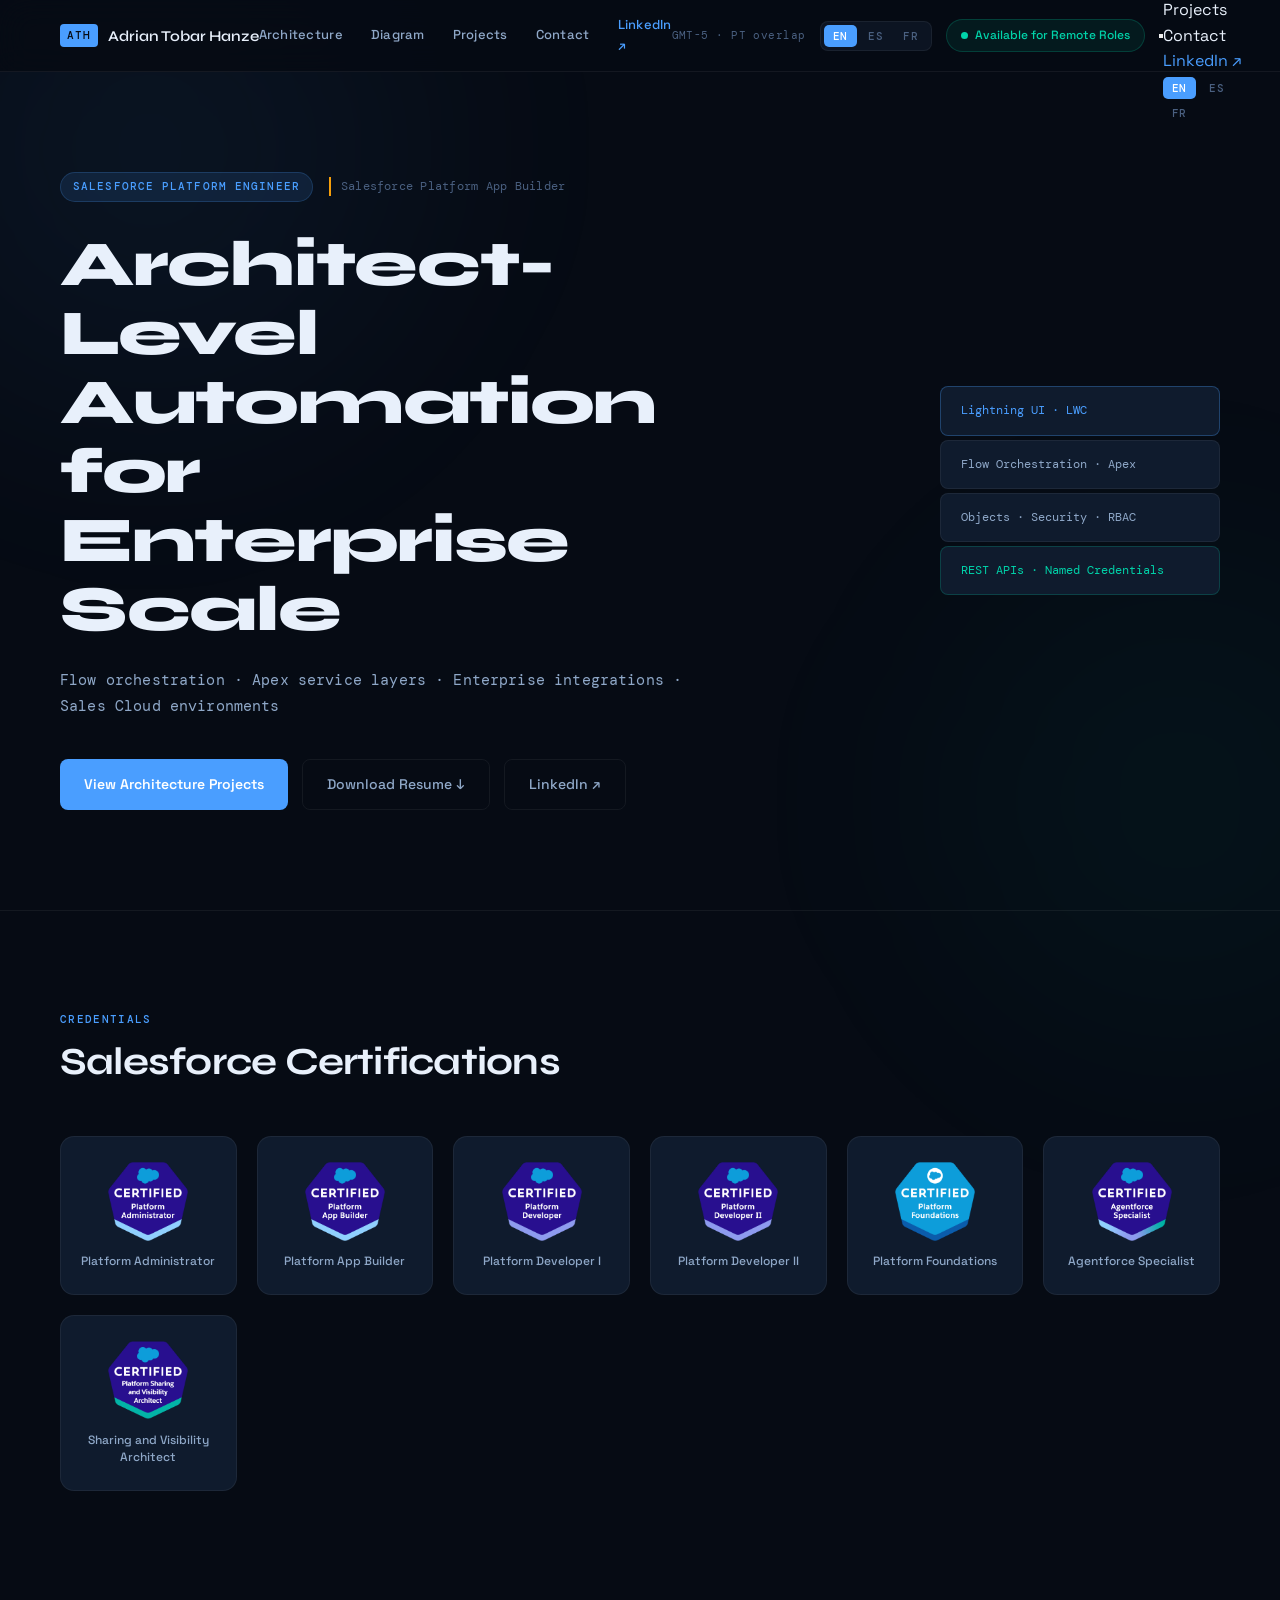
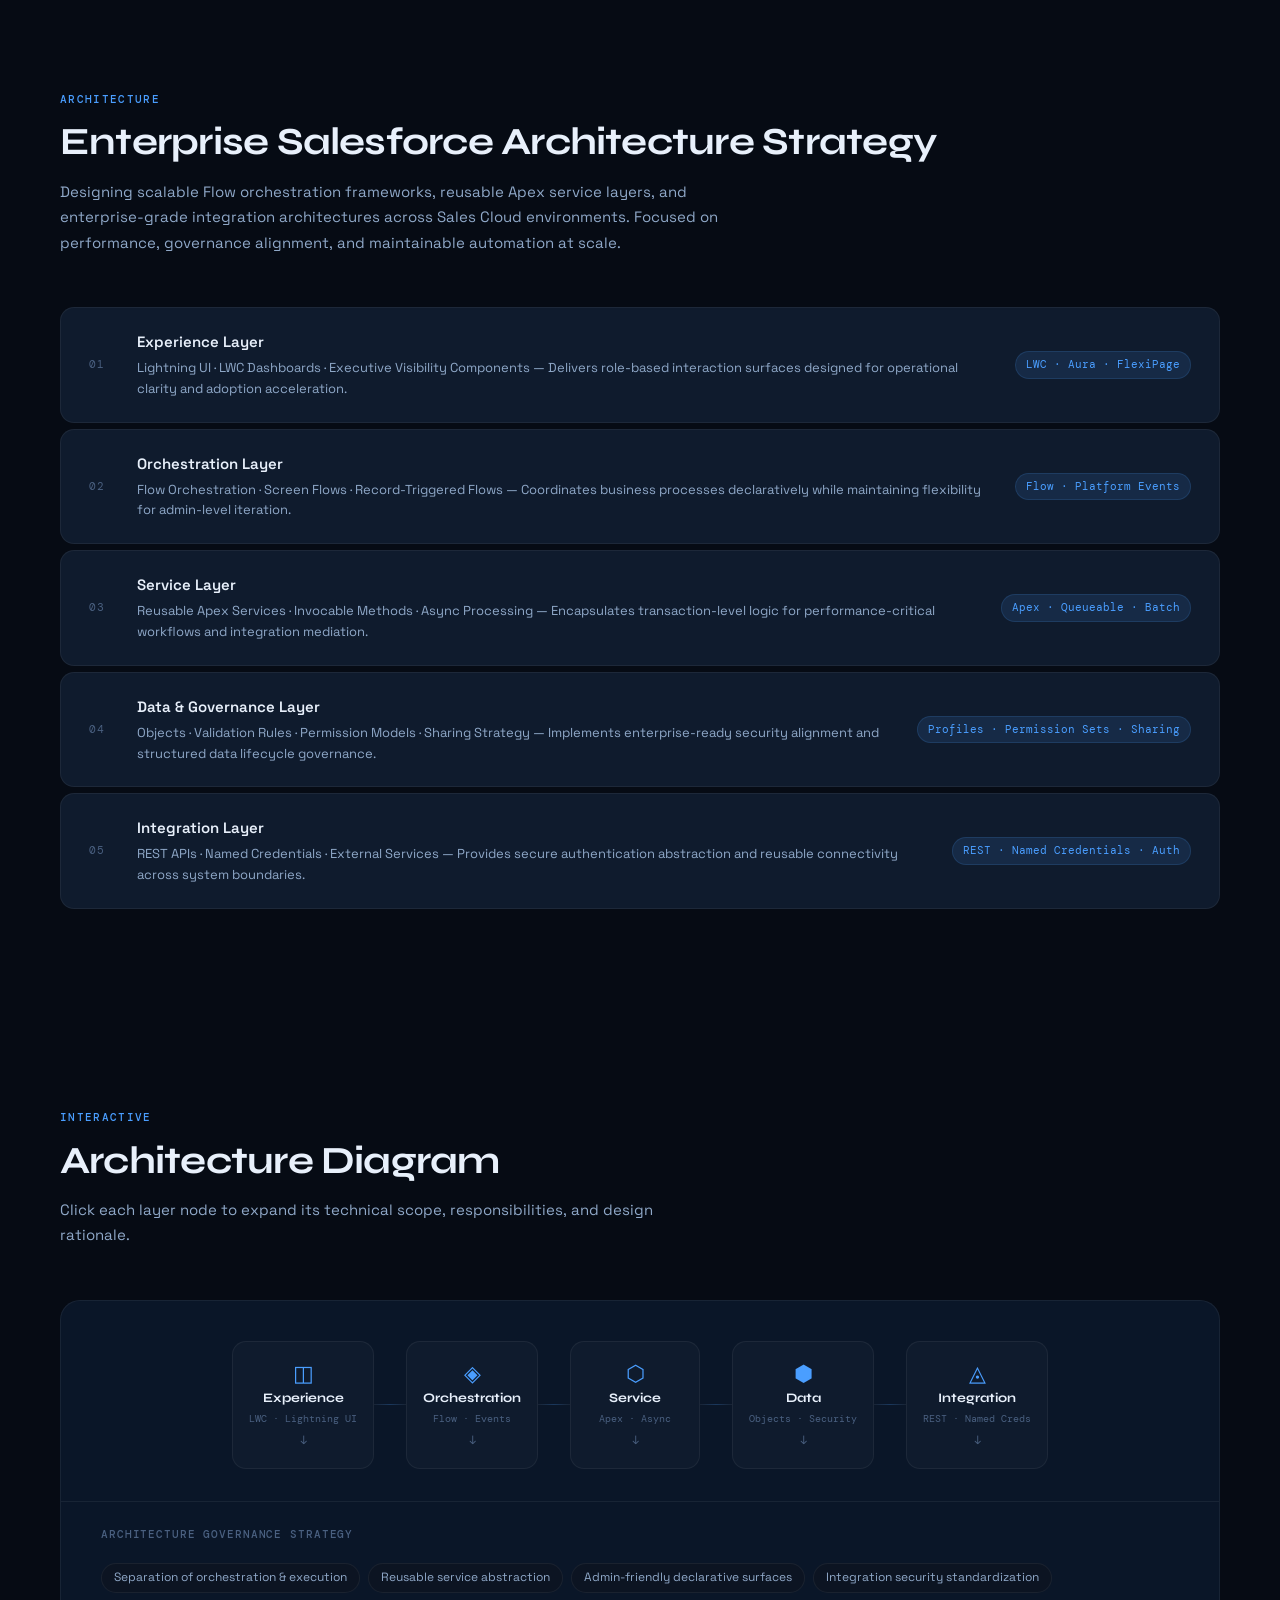
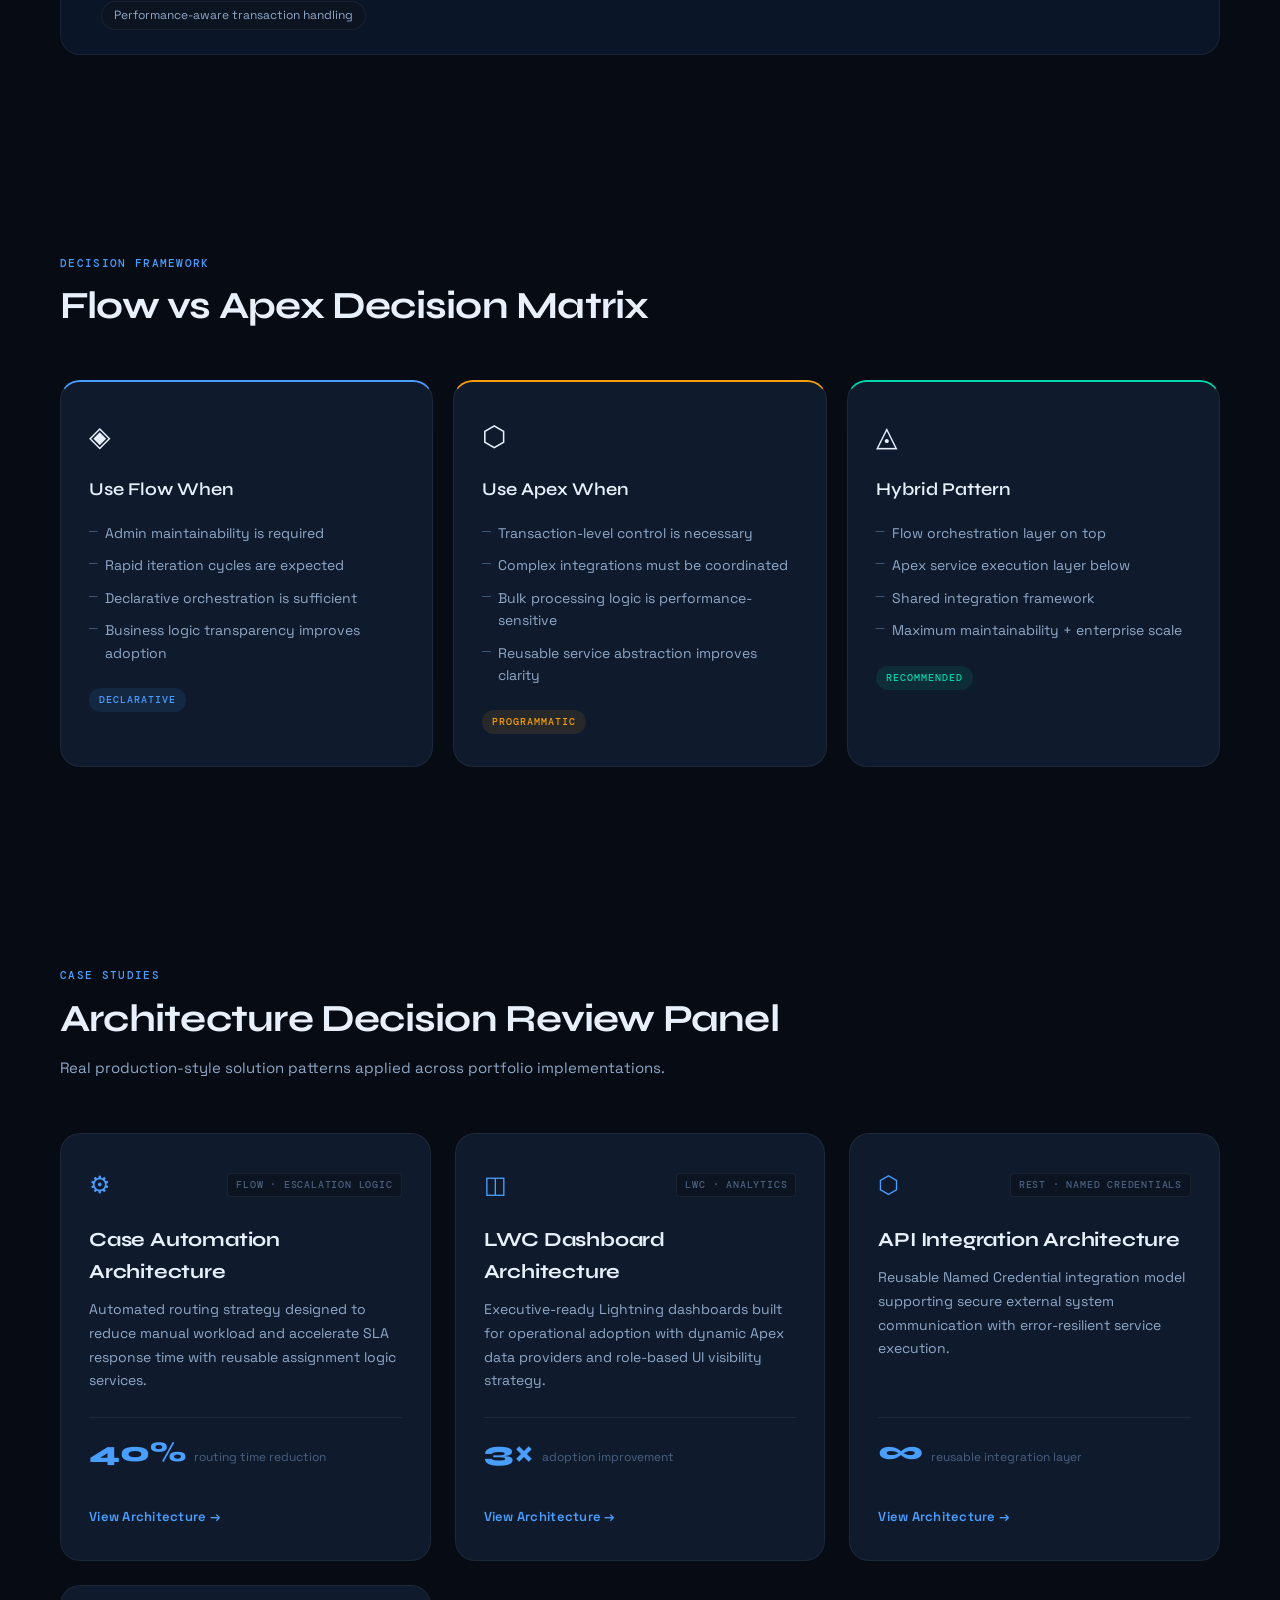
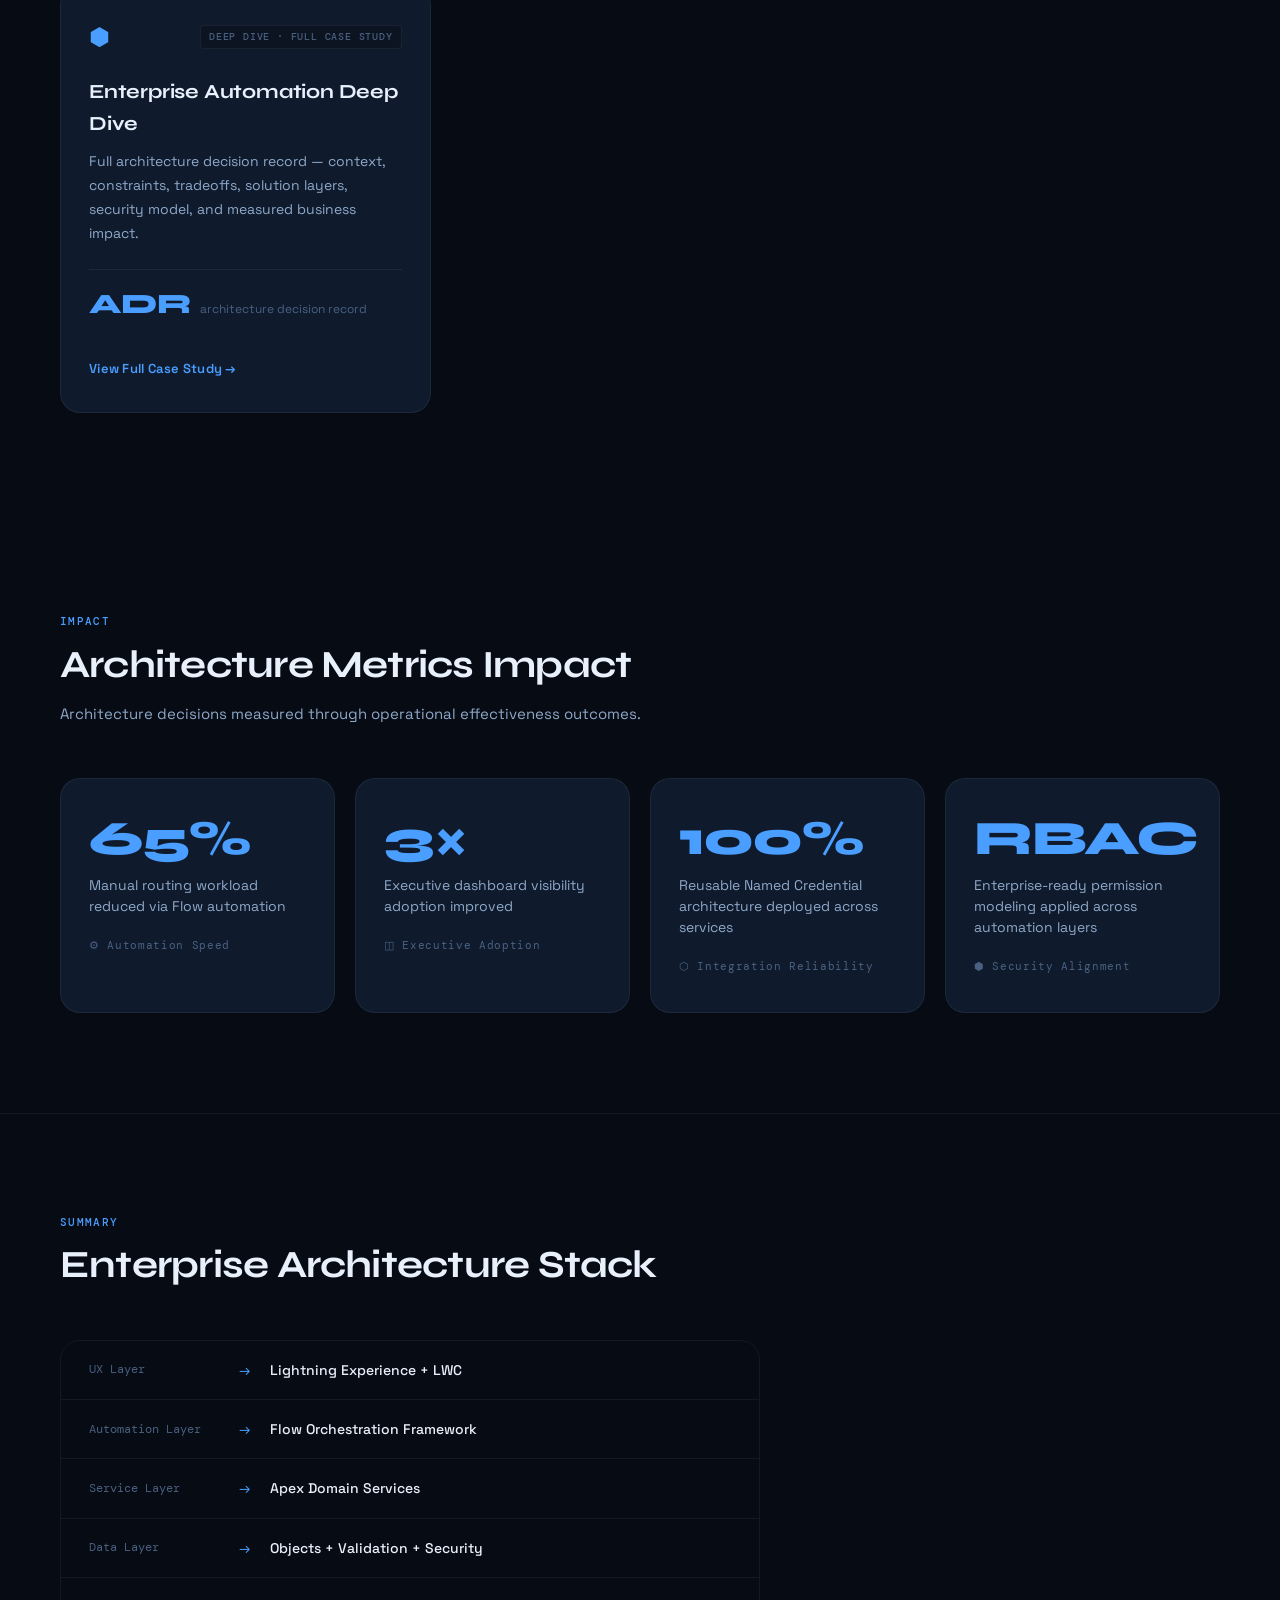
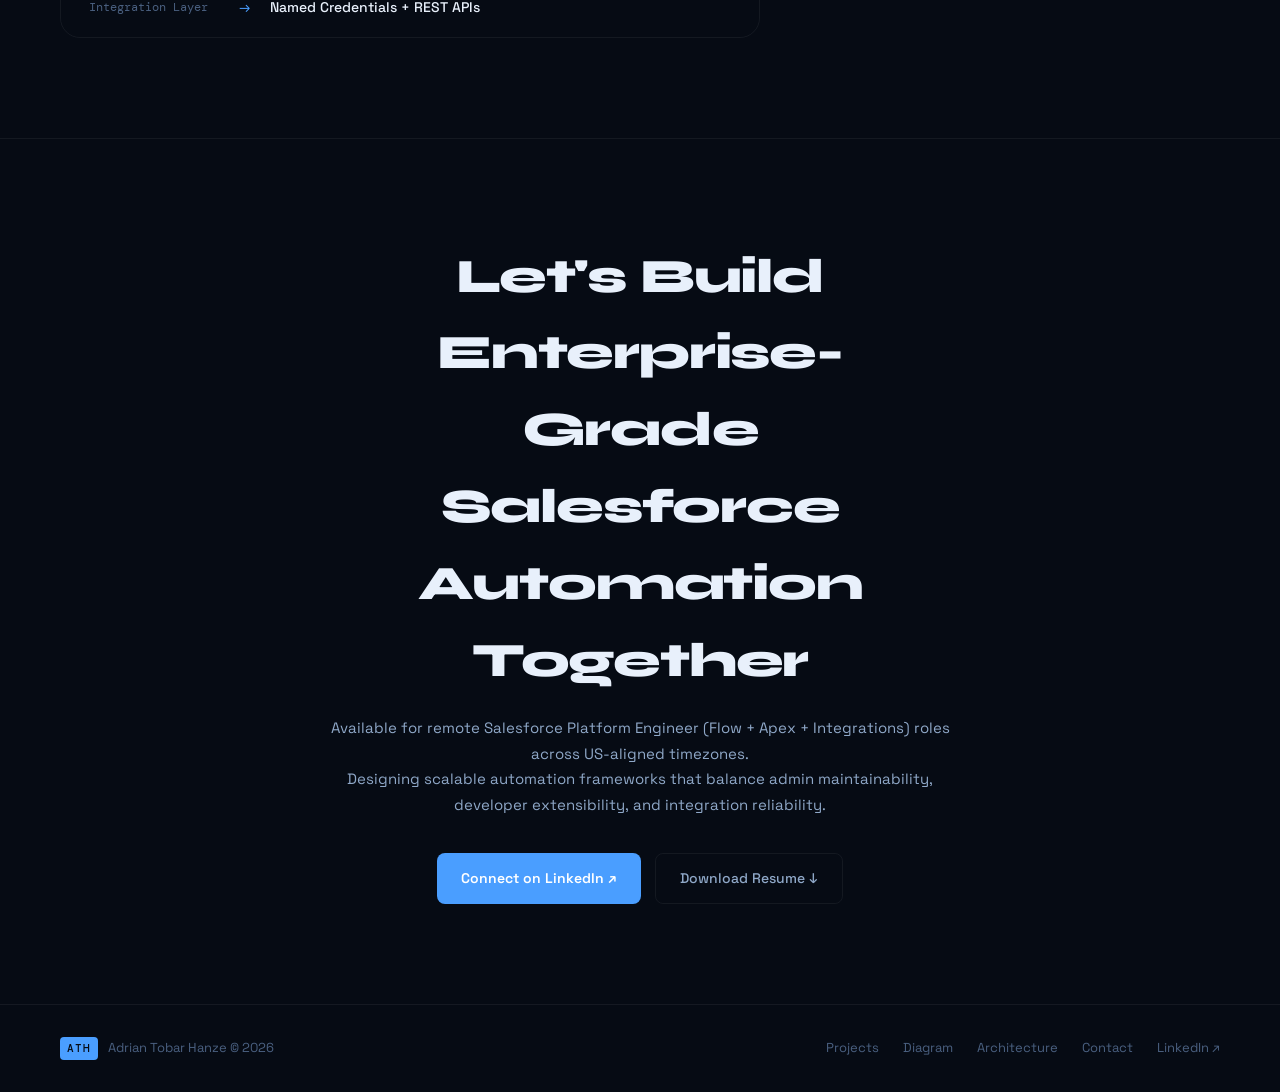
==== index.html @ f3d18fc2 "Fix URL encoding for file links in index.html" ====
<!DOCTYPE html>
<html lang="en">
<head>
  <meta charset="UTF-8">
  <meta name="viewport" content="width=device-width, initial-scale=1.0">
  <title>Adrian Tobar Hanze | Salesforce Platform Engineer</title>
  <link rel="preconnect" href="https://fonts.googleapis.com">
  <link rel="preconnect" href="https://fonts.gstatic.com" crossorigin>
  <link href="https://fonts.googleapis.com/css2?family=Syne:wght@400;500;600;700;800&family=Space+Grotesk:wght@300;400;500;600;700&family=DM+Mono:wght@300;400;500&display=swap" rel="stylesheet">
  <link rel="stylesheet" href="style.css">
</head>
<body>

  <!-- ═══ NAVBAR ═══ -->
  <nav id="navbar" class="nav">
    <div class="logo">
      <span class="logo-mark">ATH</span>
      <span class="logo-name">Adrian Tobar Hanze</span>
    </div>
    <div class="nav-links">
      <a href="#architecture">Architecture</a>
      <a href="#arch-diagram">Diagram</a>
      <a href="#projects">Projects</a>
      <a href="#contact">Contact</a>
      <a href="https://www.linkedin.com/in/adrian-tobar-hanze/" target="_blank" class="nav-linkedin">LinkedIn ↗</a>
    </div>
    <div class="nav-right">
      <span class="timezone-badge">GMT-5 · PT overlap</span>
      <div class="language-switcher">
        <button class="lang-btn active" data-lang="en">EN</button>
        <button class="lang-btn" data-lang="es">ES</button>
        <button class="lang-btn" data-lang="fr">FR</button>
      </div>
      <a href="#contact" class="availability-badge">
        <span class="pulse-dot"></span>
        <span id="availability-text">Available for Remote Roles</span>
      </a>
      <button class="nav-toggle" id="navToggle" aria-label="Toggle menu" aria-expanded="false" aria-controls="mobileMenu">
        <span></span><span></span><span></span>
      </button>
    </div>
    <div class="mobile-menu" id="mobileMenu">
      <a href="#architecture">Architecture</a>
      <a href="#arch-diagram">Diagram</a>
      <a href="#projects">Projects</a>
      <a href="#contact">Contact</a>
      <a href="https://www.linkedin.com/in/adrian-tobar-hanze/" target="_blank" class="nav-linkedin">LinkedIn ↗</a>
      <div class="mobile-menu-langs">
        <button class="lang-btn active" data-lang="en">EN</button>
        <button class="lang-btn" data-lang="es">ES</button>
        <button class="lang-btn" data-lang="fr">FR</button>
      </div>
    </div>
  </nav>

  <!-- ═══ HERO ═══ -->
  <section class="hero reveal">
    <div class="hero-content">
      <div class="hero-eyebrow">
        <span class="eyebrow-tag">Salesforce Platform Engineer</span>
        <div id="cert-rotator" class="cert-rotator">Salesforce Certified Administrator</div>
      </div>
      <h1 id="headline" class="hero-headline">
        Architect-Level Automation<br>for Enterprise Scale
      </h1>
      <p class="hero-sub">
        Flow orchestration · Apex service layers · Enterprise integrations · Sales Cloud environments
      </p>
      <div class="hero-cta-group">
        <a href="#projects" class="btn-primary">View Architecture Projects</a>
        <a href="Adrian%20Tobar%20CV.pdf" target="_blank" class="btn-ghost">Download Resume ↓</a>
        <a href="https://www.linkedin.com/in/adrian-tobar-hanze/" target="_blank" class="btn-ghost">LinkedIn ↗</a>
      </div>
    </div>
    <div class="hero-visual">
      <div class="hero-stack-preview">
        <div class="stack-chip chip-top">Lightning UI · LWC</div>
        <div class="stack-chip">Flow Orchestration · Apex</div>
        <div class="stack-chip">Objects · Security · RBAC</div>
        <div class="stack-chip chip-bottom">REST APIs · Named Credentials</div>
      </div>
    </div>
  </section>

  <!-- ═══ CERTIFICATIONS ═══ -->
  <section class="section section-certs reveal">
    <div class="section-header">
      <span class="section-tag">Credentials</span>
      <h2 class="section-title">Salesforce Certifications</h2>
    </div>
    <div class="certs-grid">
      <div class="cert-card">
        <div class="cert-img-wrap">
          <img src="assets/certifications/Platform%20Administrator.png" alt="Platform Administrator" onerror="this.parentElement.innerHTML='<div class=cert-fallback>Admin</div>'">
        </div>
        <span class="cert-name">Platform Administrator</span>
      </div>
      <div class="cert-card">
        <div class="cert-img-wrap">
          <img src="assets/certifications/Platform%20App%20Builder.png" alt="Platform App Builder" onerror="this.parentElement.innerHTML='<div class=cert-fallback>App Builder</div>'">
        </div>
        <span class="cert-name">Platform App Builder</span>
      </div>
      <div class="cert-card">
        <div class="cert-img-wrap">
          <img src="assets/certifications/Platform%20Developer.png" alt="Platform Developer I" onerror="this.parentElement.innerHTML='<div class=cert-fallback>Dev I</div>'">
        </div>
        <span class="cert-name">Platform Developer I</span>
      </div>
      <div class="cert-card">
        <div class="cert-img-wrap">
          <img src="assets/certifications/Platform%20Developer%20II.png" alt="Platform Developer II" onerror="this.parentElement.innerHTML='<div class=cert-fallback>Dev II</div>'">
        </div>
        <span class="cert-name">Platform Developer II</span>
      </div>
      <div class="cert-card">
        <div class="cert-img-wrap">
          <img src="assets/certifications/Platform%20Foundations.png" alt="Platform Foundations" onerror="this.parentElement.innerHTML='<div class=cert-fallback>Foundations</div>'">
        </div>
        <span class="cert-name">Platform Foundations</span>
      </div>
      <div class="cert-card">
        <div class="cert-img-wrap">
          <img src="assets/certifications/Agentforce%20Specialist.png" alt="Agentforce Specialist" onerror="this.parentElement.innerHTML='<div class=cert-fallback>Agentforce</div>'">
        </div>
        <span class="cert-name">Agentforce Specialist</span>
      </div>
      <div class="cert-card">
        <div class="cert-img-wrap">
          <img src="assets/certifications/SF-Certified_Plat-Sharing-and-Vis-Arch.png" alt="Sharing and Visibility Architect" onerror="this.parentElement.innerHTML='<div class=cert-fallback>Sharing &amp; Visibility</div>'">
        </div>
        <span class="cert-name">Sharing and Visibility Architect</span>
      </div>
    </div>
  </section>

  <!-- ═══ ARCHITECTURE STACK ═══ -->
  <section id="architecture" class="section reveal">
    <div class="section-header">
      <span class="section-tag">Architecture</span>
      <h2 id="architecture-title" class="section-title">Enterprise Salesforce Architecture Strategy</h2>
      <p class="section-intro">Designing scalable Flow orchestration frameworks, reusable Apex service layers, and enterprise-grade integration architectures across Sales Cloud environments. Focused on performance, governance alignment, and maintainable automation at scale.</p>
    </div>
    <div class="architecture-stack">
      <div class="arch-layer" data-layer="01">
        <div class="layer-label">01</div>
        <div class="layer-content">
          <div class="layer-name">Experience Layer</div>
          <div class="layer-desc">Lightning UI · LWC Dashboards · Executive Visibility Components — Delivers role-based interaction surfaces designed for operational clarity and adoption acceleration.</div>
        </div>
        <div class="layer-tech">LWC · Aura · FlexiPage</div>
      </div>
      <div class="arch-layer" data-layer="02">
        <div class="layer-label">02</div>
        <div class="layer-content">
          <div class="layer-name">Orchestration Layer</div>
          <div class="layer-desc">Flow Orchestration · Screen Flows · Record-Triggered Flows — Coordinates business processes declaratively while maintaining flexibility for admin-level iteration.</div>
        </div>
        <div class="layer-tech">Flow · Platform Events</div>
      </div>
      <div class="arch-layer" data-layer="03">
        <div class="layer-label">03</div>
        <div class="layer-content">
          <div class="layer-name">Service Layer</div>
          <div class="layer-desc">Reusable Apex Services · Invocable Methods · Async Processing — Encapsulates transaction-level logic for performance-critical workflows and integration mediation.</div>
        </div>
        <div class="layer-tech">Apex · Queueable · Batch</div>
      </div>
      <div class="arch-layer" data-layer="04">
        <div class="layer-label">04</div>
        <div class="layer-content">
          <div class="layer-name">Data &amp; Governance Layer</div>
          <div class="layer-desc">Objects · Validation Rules · Permission Models · Sharing Strategy — Implements enterprise-ready security alignment and structured data lifecycle governance.</div>
        </div>
        <div class="layer-tech">Profiles · Permission Sets · Sharing</div>
      </div>
      <div class="arch-layer" data-layer="05">
        <div class="layer-label">05</div>
        <div class="layer-content">
          <div class="layer-name">Integration Layer</div>
          <div class="layer-desc">REST APIs · Named Credentials · External Services — Provides secure authentication abstraction and reusable connectivity across system boundaries.</div>
        </div>
        <div class="layer-tech">REST · Named Credentials · Auth</div>
      </div>
    </div>
  </section>

  <!-- ═══ INTERACTIVE ARCHITECTURE DIAGRAM ═══ -->
  <section id="arch-diagram" class="section reveal">
    <div class="section-header">
      <span class="section-tag">Interactive</span>
      <h2 class="section-title">Architecture Diagram</h2>
      <p class="section-intro">Click each layer node to expand its technical scope, responsibilities, and design rationale.</p>
    </div>

    <div class="arch-diagram-wrap">
      <div class="diagram-nodes">
        <button class="diag-node" data-node="experience">
          <span class="node-icon">◫</span>
          <span class="node-label">Experience</span>
          <span class="node-sub">LWC · Lightning UI</span>
          <span class="node-arrow">↓</span>
        </button>
        <div class="diag-connector"></div>
        <button class="diag-node" data-node="orchestration">
          <span class="node-icon">◈</span>
          <span class="node-label">Orchestration</span>
          <span class="node-sub">Flow · Events</span>
          <span class="node-arrow">↓</span>
        </button>
        <div class="diag-connector"></div>
        <button class="diag-node" data-node="service">
          <span class="node-icon">⬡</span>
          <span class="node-label">Service</span>
          <span class="node-sub">Apex · Async</span>
          <span class="node-arrow">↓</span>
        </button>
        <div class="diag-connector"></div>
        <button class="diag-node" data-node="data">
          <span class="node-icon">⬢</span>
          <span class="node-label">Data</span>
          <span class="node-sub">Objects · Security</span>
          <span class="node-arrow">↓</span>
        </button>
        <div class="diag-connector"></div>
        <button class="diag-node" data-node="integration">
          <span class="node-icon">◬</span>
          <span class="node-label">Integration</span>
          <span class="node-sub">REST · Named Creds</span>
          <span class="node-arrow">↓</span>
        </button>
      </div>

      <!-- PANELS -->
      <div class="diag-panel" data-panel="experience">
        <div class="panel-inner">
          <div class="panel-header">
            <span class="panel-icon">◫</span>
            <h3>Experience Layer</h3>
            <button class="panel-close" aria-label="Close">✕</button>
          </div>
          <div class="panel-grid">
            <div class="panel-col">
              <div class="panel-block-label">Responsibilities</div>
              <ul>
                <li>Role-based interaction surfaces via Lightning FlexiPages</li>
                <li>LWC components with reactive @wire data bindings</li>
                <li>Executive visibility dashboards with real-time KPIs</li>
                <li>Dynamic filtering and conditional rendering by profile</li>
              </ul>
            </div>
            <div class="panel-col">
              <div class="panel-block-label">Tech Stack</div>
              <div class="panel-badges">
                <span class="pbadge">Lightning Web Components</span>
                <span class="pbadge">FlexiPage Layouts</span>
                <span class="pbadge">@wire Adapters</span>
                <span class="pbadge">Custom Property Editor</span>
                <span class="pbadge">Aura Components</span>
              </div>
            </div>
            <div class="panel-col">
              <div class="panel-block-label">Design Principle</div>
              <p class="panel-principle">Deliver role-based interaction surfaces designed for operational clarity and adoption acceleration. Components stay data-agnostic — they consume services, never write them.</p>
            </div>
          </div>
        </div>
      </div>

      <div class="diag-panel" data-panel="orchestration">
        <div class="panel-inner">
          <div class="panel-header">
            <span class="panel-icon">◈</span>
            <h3>Orchestration Layer</h3>
            <button class="panel-close" aria-label="Close">✕</button>
          </div>
          <div class="panel-grid">
            <div class="panel-col">
              <div class="panel-block-label">Responsibilities</div>
              <ul>
                <li>Record-triggered Flow as the primary automation entry point</li>
                <li>Scheduled Flows for SLA monitoring and time-based logic</li>
                <li>Screen Flows for guided user journeys within the UI</li>
                <li>Platform Events for decoupled async process coordination</li>
              </ul>
            </div>
            <div class="panel-col">
              <div class="panel-block-label">Tech Stack</div>
              <div class="panel-badges">
                <span class="pbadge">Record-Triggered Flow</span>
                <span class="pbadge">Scheduled Flow</span>
                <span class="pbadge">Screen Flow</span>
                <span class="pbadge">Platform Events</span>
                <span class="pbadge">Subflow Architecture</span>
              </div>
            </div>
            <div class="panel-col">
              <div class="panel-block-label">Design Principle</div>
              <p class="panel-principle">Coordinate business processes declaratively while maintaining flexibility for admin-level iteration. Orchestration calls services — it does not contain business logic itself.</p>
            </div>
          </div>
        </div>
      </div>

      <div class="diag-panel" data-panel="service">
        <div class="panel-inner">
          <div class="panel-header">
            <span class="panel-icon">⬡</span>
            <h3>Service Layer</h3>
            <button class="panel-close" aria-label="Close">✕</button>
          </div>
          <div class="panel-grid">
            <div class="panel-col">
              <div class="panel-block-label">Responsibilities</div>
              <ul>
                <li>Invocable Apex methods callable from Flow orchestration</li>
                <li>Queueable chains for retry-safe async callout execution</li>
                <li>Batch Apex for high-volume bulk data processing jobs</li>
                <li>Service class architecture enforcing single-responsibility</li>
              </ul>
            </div>
            <div class="panel-col">
              <div class="panel-block-label">Tech Stack</div>
              <div class="panel-badges">
                <span class="pbadge">Apex Service Classes</span>
                <span class="pbadge">@InvocableMethod</span>
                <span class="pbadge">Queueable Apex</span>
                <span class="pbadge">Batch Apex</span>
                <span class="pbadge">Custom Metadata</span>
              </div>
            </div>
            <div class="panel-col">
              <div class="panel-block-label">Design Principle</div>
              <p class="panel-principle">Encapsulate transaction-level logic for performance-critical workflows and integration mediation. Services are stateless, bulkification-safe, and independently testable.</p>
            </div>
          </div>
        </div>
      </div>

      <div class="diag-panel" data-panel="data">
        <div class="panel-inner">
          <div class="panel-header">
            <span class="panel-icon">⬢</span>
            <h3>Data &amp; Governance Layer</h3>
            <button class="panel-close" aria-label="Close">✕</button>
          </div>
          <div class="panel-grid">
            <div class="panel-col">
              <div class="panel-block-label">Responsibilities</div>
              <ul>
                <li>Custom object schema aligned to business domain model</li>
                <li>Validation rules enforcing data integrity at write time</li>
                <li>RBAC via Permission Sets and Permission Set Groups</li>
                <li>Sharing rules and OWD modeling for record-level security</li>
              </ul>
            </div>
            <div class="panel-col">
              <div class="panel-block-label">Tech Stack</div>
              <div class="panel-badges">
                <span class="pbadge">Custom Objects</span>
                <span class="pbadge">Validation Rules</span>
                <span class="pbadge">Permission Sets</span>
                <span class="pbadge">OWD + Sharing Rules</span>
                <span class="pbadge">Field-Level Security</span>
              </div>
            </div>
            <div class="panel-col">
              <div class="panel-block-label">Design Principle</div>
              <p class="panel-principle">Implement enterprise-ready security alignment and structured data lifecycle governance. The data layer is the source of truth — access is earned, not assumed.</p>
            </div>
          </div>
        </div>
      </div>

      <div class="diag-panel" data-panel="integration">
        <div class="panel-inner">
          <div class="panel-header">
            <span class="panel-icon">◬</span>
            <h3>Integration Layer</h3>
            <button class="panel-close" aria-label="Close">✕</button>
          </div>
          <div class="panel-grid">
            <div class="panel-col">
              <div class="panel-block-label">Responsibilities</div>
              <ul>
                <li>Named Credentials as authentication abstraction — zero secrets in Apex</li>
                <li>OAuth 2.0 Auth Providers for token lifecycle management</li>
                <li>Reusable HttpCallout service class across all external systems</li>
                <li>Error-resilient retry architecture via Queueable chaining</li>
              </ul>
            </div>
            <div class="panel-col">
              <div class="panel-block-label">Tech Stack</div>
              <div class="panel-badges">
                <span class="pbadge">Named Credentials</span>
                <span class="pbadge">Auth Providers</span>
                <span class="pbadge">REST Callouts</span>
                <span class="pbadge">External Services</span>
                <span class="pbadge">Platform Events</span>
              </div>
            </div>
            <div class="panel-col">
              <div class="panel-block-label">Design Principle</div>
              <p class="panel-principle">Provide secure authentication abstraction and reusable connectivity across system boundaries. One integration framework supports all external systems — not one bespoke class per API.</p>
            </div>
          </div>
        </div>
      </div>

      <div class="diagram-governance">
        <div class="gov-title">Architecture Governance Strategy</div>
        <div class="gov-pillars">
          <span class="gov-pill">Separation of orchestration &amp; execution</span>
          <span class="gov-pill">Reusable service abstraction</span>
          <span class="gov-pill">Admin-friendly declarative surfaces</span>
          <span class="gov-pill">Integration security standardization</span>
          <span class="gov-pill">Performance-aware transaction handling</span>
        </div>
      </div>
    </div>
  </section>

  <!-- ═══ DECISION MATRIX ═══ -->
  <section class="section reveal">
    <div class="section-header">
      <span class="section-tag">Decision Framework</span>
      <h2 id="flow-matrix-title" class="section-title">Flow vs Apex Decision Matrix</h2>
    </div>
    <div class="matrix-grid">
      <div class="matrix-card matrix-flow">
        <div class="matrix-icon">◈</div>
        <h3>Use Flow When</h3>
        <ul>
          <li>Admin maintainability is required</li>
          <li>Rapid iteration cycles are expected</li>
          <li>Declarative orchestration is sufficient</li>
          <li>Business logic transparency improves adoption</li>
        </ul>
        <div class="matrix-tag">Declarative</div>
      </div>
      <div class="matrix-card matrix-apex">
        <div class="matrix-icon">⬡</div>
        <h3>Use Apex When</h3>
        <ul>
          <li>Transaction-level control is necessary</li>
          <li>Complex integrations must be coordinated</li>
          <li>Bulk processing logic is performance-sensitive</li>
          <li>Reusable service abstraction improves clarity</li>
        </ul>
        <div class="matrix-tag">Programmatic</div>
      </div>
      <div class="matrix-card matrix-hybrid">
        <div class="matrix-icon">◬</div>
        <h3>Hybrid Pattern</h3>
        <ul>
          <li>Flow orchestration layer on top</li>
          <li>Apex service execution layer below</li>
          <li>Shared integration framework</li>
          <li>Maximum maintainability + enterprise scale</li>
        </ul>
        <div class="matrix-tag">Recommended</div>
      </div>
    </div>
  </section>

  <!-- ═══ PROJECTS ═══ -->
  <section id="projects" class="section reveal">
    <div class="section-header">
      <span class="section-tag">Case Studies</span>
      <h2 id="decision-panel-title" class="section-title">Architecture Decision Review Panel</h2>
      <p class="section-intro">Real production-style solution patterns applied across portfolio implementations.</p>
    </div>
    <div class="project-grid">
      <a href="projects/case-automation.html" class="project-card">
        <div class="project-card-header">
          <span class="project-icon">⚙</span>
          <span class="project-tag">Flow · Escalation Logic</span>
        </div>
        <h3>Case Automation Architecture</h3>
        <p>Automated routing strategy designed to reduce manual workload and accelerate SLA response time with reusable assignment logic services.</p>
        <div class="project-metric">
          <span class="metric-num">40%</span>
          <span class="metric-label">routing time reduction</span>
        </div>
        <span class="project-cta">View Architecture →</span>
      </a>
      <a href="projects/lwc-dashboard.html" class="project-card">
        <div class="project-card-header">
          <span class="project-icon">◫</span>
          <span class="project-tag">LWC · Analytics</span>
        </div>
        <h3>LWC Dashboard Architecture</h3>
        <p>Executive-ready Lightning dashboards built for operational adoption with dynamic Apex data providers and role-based UI visibility strategy.</p>
        <div class="project-metric">
          <span class="metric-num">3×</span>
          <span class="metric-label">adoption improvement</span>
        </div>
        <span class="project-cta">View Architecture →</span>
      </a>
      <a href="projects/api-integration.html" class="project-card">
        <div class="project-card-header">
          <span class="project-icon">⬡</span>
          <span class="project-tag">REST · Named Credentials</span>
        </div>
        <h3>API Integration Architecture</h3>
        <p>Reusable Named Credential integration model supporting secure external system communication with error-resilient service execution.</p>
        <div class="project-metric">
          <span class="metric-num">∞</span>
          <span class="metric-label">reusable integration layer</span>
        </div>
        <span class="project-cta">View Architecture →</span>
      </a>
      <a href="projects/case-study-enterprise-automation.html" class="project-card">
        <div class="project-card-header">
          <span class="project-icon">⬢</span>
          <span class="project-tag">Deep Dive · Full Case Study</span>
        </div>
        <h3>Enterprise Automation Deep Dive</h3>
        <p>Full architecture decision record — context, constraints, tradeoffs, solution layers, security model, and measured business impact.</p>
        <div class="project-metric">
          <span class="metric-num">ADR</span>
          <span class="metric-label">architecture decision record</span>
        </div>
        <span class="project-cta">View Full Case Study →</span>
      </a>
    </div>
  </section>

  <!-- ═══ METRICS ═══ -->
  <section class="section reveal">
    <div class="section-header">
      <span class="section-tag">Impact</span>
      <h2 id="metrics-title" class="section-title">Architecture Metrics Impact</h2>
      <p class="section-intro">Architecture decisions measured through operational effectiveness outcomes.</p>
    </div>
    <div class="metrics-grid">
      <div class="metric-card reveal">
        <div class="metric-num">65%</div>
        <div class="metric-label">Manual routing workload reduced via Flow automation</div>
        <div class="metric-domain">⚙ Automation Speed</div>
      </div>
      <div class="metric-card reveal">
        <div class="metric-num">3×</div>
        <div class="metric-label">Executive dashboard visibility adoption improved</div>
        <div class="metric-domain">◫ Executive Adoption</div>
      </div>
      <div class="metric-card reveal">
        <div class="metric-num">100%</div>
        <div class="metric-label">Reusable Named Credential architecture deployed across services</div>
        <div class="metric-domain">⬡ Integration Reliability</div>
      </div>
      <div class="metric-card reveal">
        <div class="metric-num">RBAC</div>
        <div class="metric-label">Enterprise-ready permission modeling applied across automation layers</div>
        <div class="metric-domain">⬢ Security Alignment</div>
      </div>
    </div>
  </section>

  <!-- ═══ STACK SUMMARY ═══ -->
  <section class="section section-stack-summary reveal">
    <div class="section-header">
      <span class="section-tag">Summary</span>
      <h2 class="section-title">Enterprise Architecture Stack</h2>
    </div>
    <div class="stack-summary-grid">
      <div class="stack-row"><span class="stack-layer-label">UX Layer</span><span class="stack-arrow-r">→</span><span class="stack-tech-val">Lightning Experience + LWC</span></div>
      <div class="stack-row"><span class="stack-layer-label">Automation Layer</span><span class="stack-arrow-r">→</span><span class="stack-tech-val">Flow Orchestration Framework</span></div>
      <div class="stack-row"><span class="stack-layer-label">Service Layer</span><span class="stack-arrow-r">→</span><span class="stack-tech-val">Apex Domain Services</span></div>
      <div class="stack-row"><span class="stack-layer-label">Data Layer</span><span class="stack-arrow-r">→</span><span class="stack-tech-val">Objects + Validation + Security</span></div>
      <div class="stack-row"><span class="stack-layer-label">Integration Layer</span><span class="stack-arrow-r">→</span><span class="stack-tech-val">Named Credentials + REST APIs</span></div>
    </div>
  </section>

  <!-- ═══ CTA ═══ -->
  <section id="contact" class="section cta-section reveal">
    <div class="cta-inner">
      <h2 id="cta-title" class="cta-headline">Let's Build Enterprise-Grade<br>Salesforce Automation Together</h2>
      <p id="availability-desc" class="cta-sub">Available for remote Salesforce Platform Engineer (Flow + Apex + Integrations) roles across US-aligned timezones.<br>Designing scalable automation frameworks that balance admin maintainability, developer extensibility, and integration reliability.</p>
      <div class="cta-actions">
        <a href="https://www.linkedin.com/in/adrian-tobar-hanze/" target="_blank" class="btn-primary">Connect on LinkedIn ↗</a>
        <a href="Adrian%20Tobar%20CV.pdf" target="_blank" class="btn-ghost">Download Resume ↓</a>
      </div>
    </div>
  </section>

  <!-- ═══ FOOTER ═══ -->
  <footer class="footer">
    <div class="footer-inner">
      <div class="footer-brand">
        <span class="logo-mark">ATH</span>
        <span>Adrian Tobar Hanze © 2026</span>
      </div>
      <div class="footer-links">
        <a href="#projects">Projects</a>
        <a href="#arch-diagram">Diagram</a>
        <a href="#architecture">Architecture</a>
        <a href="#contact">Contact</a>
        <a href="https://www.linkedin.com/in/adrian-tobar-hanze/" target="_blank">LinkedIn ↗</a>
      </div>
    </div>
  </footer>

  <script src="script.js"></script>
</body>
</html>
---- style.css ----
/* ══════════════════════════════════════════
   ADRIAN TOBAR HANZE — SALESFORCE PORTFOLIO
   Salesforce Platform Engineer · v2.0
   ══════════════════════════════════════════ */

:root {
  --bg:           #060b14;
  --bg-surface:   #0c1422;
  --bg-card:      #0f1b2d;
  --bg-panel:     #0a1628;
  --border:       rgba(255,255,255,0.06);
  --border-hover: rgba(99,179,237,0.3);

  --text-primary:  #e8f0fb;
  --text-secondary:#8fa8c8;
  --text-muted:    #4a6080;

  --accent:       #4a9eff;
  --accent-glow:  rgba(74,158,255,0.12);
  --accent-2:     #00d4aa;
  --accent-3:     #f59e0b;
  --accent-4:     #a78bfa;

  --font-display: 'Syne', sans-serif;
  --font-body:    'Space Grotesk', sans-serif;
  --font-mono:    'DM Mono', monospace;

  --radius-sm: 8px;
  --radius-md: 14px;
  --radius-lg: 20px;
  --nav-h:     72px;
}

*, *::before, *::after { box-sizing: border-box; margin: 0; padding: 0; }
html { scroll-behavior: smooth; }
body {
  background: var(--bg);
  color: var(--text-primary);
  font-family: var(--font-body);
  font-size: 16px;
  line-height: 1.6;
  overflow-x: hidden;
}
a { text-decoration: none; color: inherit; }
ul { list-style: none; }

/* ─── BACKGROUND ─── */
body::before {
  content: '';
  position: fixed;
  top: -300px; left: -300px;
  width: 900px; height: 900px;
  background: radial-gradient(circle, rgba(74,158,255,0.07) 0%, transparent 65%);
  filter: blur(60px);
  z-index: 0; pointer-events: none;
  animation: floatGlow 12s ease-in-out infinite alternate;
}
body::after {
  content: '';
  position: fixed;
  bottom: -300px; right: -300px;
  width: 800px; height: 800px;
  background: radial-gradient(circle, rgba(0,212,170,0.05) 0%, transparent 65%);
  filter: blur(80px);
  z-index: 0; pointer-events: none;
  animation: floatGlow 15s ease-in-out infinite alternate-reverse;
}
@keyframes floatGlow {
  from { transform: translate(0,0) scale(1); }
  to   { transform: translate(40px,40px) scale(1.08); }
}

/* ─── REVEAL ─── */
.reveal {
  opacity: 0;
  transform: translateY(28px);
  transition: opacity 0.7s ease, transform 0.7s ease;
}
.reveal.active { opacity: 1; transform: translateY(0); }

/* ─── NAVBAR ─── */
.nav {
  position: sticky; top: 0;
  height: var(--nav-h);
  display: flex; align-items: center; justify-content: space-between;
  padding: 0 60px;
  background: rgba(6,11,20,0.88);
  backdrop-filter: blur(16px);
  -webkit-backdrop-filter: blur(16px);
  border-bottom: 1px solid var(--border);
  z-index: 1000;
  transition: background 0.3s;
}
.nav.scrolled { background: rgba(6,11,20,0.97); }
.logo { display: flex; align-items: center; gap: 10px; flex-shrink: 0; }
.logo-mark {
  font-family: var(--font-mono); font-size: 11px; font-weight: 500;
  letter-spacing: 0.08em; color: var(--bg); background: var(--accent);
  padding: 3px 7px; border-radius: 4px;
}
.logo-name {
  font-family: var(--font-display); font-weight: 600; font-size: 15px;
  color: var(--text-primary); white-space: nowrap;
}
.nav-links { display: flex; align-items: center; gap: 28px; }
.nav-links a {
  font-size: 13px; font-weight: 500; color: var(--text-secondary);
  transition: color 0.2s; letter-spacing: 0.02em;
}
.nav-links a:hover { color: var(--text-primary); }
.nav-linkedin { color: var(--accent) !important; }
.nav-right { display: flex; align-items: center; gap: 14px; flex-shrink: 0; }
.timezone-badge {
  font-family: var(--font-mono); font-size: 11px;
  color: var(--text-muted); letter-spacing: 0.04em;
}
.language-switcher {
  display: flex; gap: 2px;
  background: var(--bg-surface);
  border: 1px solid var(--border);
  border-radius: var(--radius-sm); padding: 3px;
}
.lang-btn {
  background: none; border: none;
  color: var(--text-muted);
  font-family: var(--font-mono); font-size: 11px; font-weight: 500;
  padding: 4px 9px; border-radius: 5px;
  cursor: pointer; transition: all 0.2s; letter-spacing: 0.06em;
}
.lang-btn:hover { color: var(--text-primary); background: var(--border); }
.lang-btn.active { background: var(--accent); color: #fff; }
.availability-badge {
  display: flex; align-items: center; gap: 7px;
  background: rgba(0,212,170,0.08);
  border: 1px solid rgba(0,212,170,0.2);
  border-radius: 100px; padding: 6px 14px;
  font-size: 12px; font-weight: 500; color: var(--accent-2);
  white-space: nowrap; transition: background 0.2s;
}
.availability-badge:hover { background: rgba(0,212,170,0.14); }
.pulse-dot {
  width: 7px; height: 7px; border-radius: 50%;
  background: var(--accent-2); flex-shrink: 0;
  animation: pulse 2s infinite;
}
@keyframes pulse {
  0%,100% { opacity:1; transform:scale(1); }
  50%      { opacity:.5; transform:scale(.75); }
}

/* ─── HERO ─── */
.hero {
  min-height: calc(100vh - var(--nav-h));
  display: flex; align-items: center; justify-content: space-between;
  gap: 60px; padding: 100px 60px;
  position: relative; z-index: 1;
}
.hero-content { max-width: 640px; }
.hero-eyebrow {
  display: flex; align-items: center; gap: 16px;
  margin-bottom: 28px; flex-wrap: wrap;
}
.eyebrow-tag {
  font-family: var(--font-mono); font-size: 11px; font-weight: 500;
  letter-spacing: 0.1em; text-transform: uppercase;
  color: var(--accent); background: var(--accent-glow);
  border: 1px solid rgba(74,158,255,0.2);
  padding: 5px 12px; border-radius: 100px;
}
#cert-rotator {
  font-family: var(--font-mono); font-size: 12px; color: var(--text-muted);
  border-left: 2px solid var(--accent-3); padding-left: 10px;
  transition: opacity 0.3s ease; letter-spacing: 0.02em;
}
.hero-headline {
  font-family: var(--font-display);
  font-size: clamp(40px,5vw,68px); font-weight: 800;
  line-height: 1.08; letter-spacing: -0.02em;
  color: var(--text-primary); margin-bottom: 24px;
}
.hero-sub {
  font-size: 15px; color: var(--text-secondary); line-height: 1.7;
  margin-bottom: 40px; font-family: var(--font-mono); letter-spacing: 0.01em;
}
.hero-cta-group { display: flex; gap: 14px; flex-wrap: wrap; }

/* ─── BUTTONS ─── */
.btn-primary {
  display: inline-flex; align-items: center; gap: 8px;
  background: var(--accent); color: #fff;
  font-weight: 600; font-size: 14px; padding: 13px 24px;
  border-radius: var(--radius-sm); transition: all 0.2s;
}
.btn-primary:hover { background: #3a8eef; transform: translateY(-1px); }
.btn-ghost {
  display: inline-flex; align-items: center; gap: 8px;
  background: transparent; color: var(--text-secondary);
  font-weight: 500; font-size: 14px; padding: 13px 24px;
  border-radius: var(--radius-sm);
  border: 1px solid var(--border); transition: all 0.2s;
}
.btn-ghost:hover {
  color: var(--text-primary);
  border-color: var(--border-hover);
  background: var(--accent-glow);
}

/* ─── HERO VISUAL ─── */
.hero-visual { flex-shrink: 0; }
.hero-stack-preview {
  display: flex; flex-direction: column; gap: 4px; width: 280px;
}
.stack-chip {
  background: var(--bg-card); border: 1px solid var(--border);
  border-radius: var(--radius-sm); padding: 14px 20px;
  font-family: var(--font-mono); font-size: 12px; color: var(--text-secondary);
  transition: all 0.3s; cursor: default;
}
.stack-chip:hover {
  border-color: var(--border-hover); color: var(--text-primary);
  background: rgba(74,158,255,0.06); transform: translateX(-4px);
}
.chip-top  { border-color: rgba(74,158,255,0.3); color: var(--accent); }
.chip-bottom { border-color: rgba(0,212,170,0.2); color: var(--accent-2); }

/* ─── SECTIONS ─── */
.section { padding: 100px 60px; position: relative; z-index: 1; }
.section-header { margin-bottom: 52px; }
.section-tag {
  font-family: var(--font-mono); font-size: 11px; font-weight: 500;
  letter-spacing: 0.12em; text-transform: uppercase; color: var(--accent);
  display: block; margin-bottom: 12px;
}
.section-title {
  font-family: var(--font-display);
  font-size: clamp(26px,3vw,40px); font-weight: 700;
  color: var(--text-primary); letter-spacing: -0.02em; line-height: 1.15;
  margin-bottom: 14px;
}
.section-intro {
  font-size: 15px; color: var(--text-secondary);
  line-height: 1.7; max-width: 660px;
}

/* ─── CERTIFICATIONS ─── */
.section-certs { border-top: 1px solid var(--border); }
.certs-grid {
  display: grid;
  grid-template-columns: repeat(auto-fill, minmax(160px, 1fr));
  gap: 20px;
}
.cert-card {
  display: flex; flex-direction: column; align-items: center; gap: 12px;
  background: var(--bg-card); border: 1px solid var(--border);
  border-radius: var(--radius-md); padding: 24px 16px;
  transition: all 0.3s; text-align: center;
}
.cert-card:hover {
  border-color: var(--border-hover);
  transform: translateY(-4px);
  background: rgba(74,158,255,0.04);
}
.cert-img-wrap {
  width: 80px; height: 80px;
  display: flex; align-items: center; justify-content: center;
}
.cert-img-wrap img {
  width: 100%; height: 100%; object-fit: contain;
}
.cert-fallback {
  width: 80px; height: 80px; border-radius: 50%;
  background: var(--accent-glow);
  border: 2px solid rgba(74,158,255,0.3);
  display: flex; align-items: center; justify-content: center;
  font-family: var(--font-mono); font-size: 10px; color: var(--accent);
  text-align: center; padding: 8px;
}
.cert-name {
  font-size: 12px; font-weight: 500; color: var(--text-secondary);
  line-height: 1.4;
}

/* ─── ARCHITECTURE STACK ─── */
.architecture-stack { display: flex; flex-direction: column; gap: 6px; }
.arch-layer {
  display: flex; align-items: center; gap: 24px;
  background: var(--bg-card); border: 1px solid var(--border);
  border-radius: var(--radius-md); padding: 22px 28px;
  cursor: pointer; transition: all 0.3s; position: relative; overflow: hidden;
}
.arch-layer::before {
  content: ''; position: absolute; left: 0; top: 0; bottom: 0; width: 3px;
  background: var(--accent); opacity: 0; transition: opacity 0.3s;
}
.arch-layer:hover {
  border-color: var(--border-hover);
  background: rgba(74,158,255,0.05);
  transform: translateX(6px);
}
.arch-layer:hover::before { opacity: 1; }
.layer-label {
  font-family: var(--font-mono); font-size: 11px; color: var(--text-muted);
  min-width: 24px; flex-shrink: 0; letter-spacing: 0.06em;
}
.layer-content { flex: 1; }
.layer-name { font-weight: 600; font-size: 15px; color: var(--text-primary); margin-bottom: 4px; }
.layer-desc { font-size: 13px; color: var(--text-secondary); }
.layer-tech {
  font-family: var(--font-mono); font-size: 11px; color: var(--accent);
  background: var(--accent-glow); border: 1px solid rgba(74,158,255,0.15);
  padding: 4px 10px; border-radius: 100px; white-space: nowrap; flex-shrink: 0;
}

/* ═══════════════════════════════════════
   INTERACTIVE ARCHITECTURE DIAGRAM
   ═══════════════════════════════════════ */
.arch-diagram-wrap {
  border: 1px solid var(--border);
  border-radius: var(--radius-lg);
  background: var(--bg-panel);
  overflow: hidden;
}

/* Node row */
.diagram-nodes {
  display: flex; align-items: center; justify-content: center;
  gap: 0; padding: 40px 32px 32px;
  flex-wrap: wrap;
  row-gap: 12px;
}
.diag-node {
  display: flex; flex-direction: column; align-items: center; gap: 6px;
  background: var(--bg-card); border: 1px solid var(--border);
  border-radius: var(--radius-md); padding: 20px 16px;
  cursor: pointer; transition: all 0.25s;
  min-width: 130px;
  position: relative;
  font-family: inherit;
}
.diag-node:hover,
.diag-node.active {
  border-color: var(--accent);
  background: rgba(74,158,255,0.08);
  transform: translateY(-4px);
  box-shadow: 0 8px 32px rgba(74,158,255,0.15);
}
.diag-node.active { border-color: var(--accent); background: rgba(74,158,255,0.12); }
.node-icon { font-size: 22px; color: var(--accent); line-height: 1; }
.node-label {
  font-family: var(--font-display); font-size: 13px; font-weight: 700;
  color: var(--text-primary); white-space: nowrap;
}
.node-sub {
  font-family: var(--font-mono); font-size: 10px; color: var(--text-muted);
  text-align: center; line-height: 1.4;
}
.node-arrow {
  font-size: 12px; color: var(--text-muted);
  transition: color 0.2s, transform 0.3s;
}
.diag-node.active .node-arrow { color: var(--accent); transform: rotate(180deg); }

.diag-connector {
  width: 32px; height: 1px;
  background: linear-gradient(90deg, var(--border), rgba(74,158,255,0.25), var(--border));
  flex-shrink: 0;
}

/* Expansion Panels */
.diag-panel {
  display: none;
  border-top: 1px solid var(--border);
  animation: panelOpen 0.35s cubic-bezier(0.16,1,0.3,1);
}
.diag-panel.open { display: block; }
@keyframes panelOpen {
  from { opacity: 0; transform: translateY(-12px); }
  to   { opacity: 1; transform: translateY(0); }
}
.panel-inner { padding: 32px 40px; }
.panel-header {
  display: flex; align-items: center; gap: 14px;
  margin-bottom: 28px;
  padding-bottom: 20px;
  border-bottom: 1px solid var(--border);
}
.panel-icon { font-size: 22px; color: var(--accent); }
.panel-header h3 {
  font-family: var(--font-display); font-size: 20px; font-weight: 700;
  color: var(--text-primary); flex: 1;
}
.panel-close {
  background: none; border: 1px solid var(--border);
  color: var(--text-muted); font-size: 13px;
  width: 30px; height: 30px; border-radius: 50%;
  cursor: pointer; transition: all 0.2s;
  display: flex; align-items: center; justify-content: center;
  font-family: inherit;
}
.panel-close:hover { border-color: var(--accent); color: var(--accent); }

.panel-grid {
  display: grid; grid-template-columns: 1fr 1fr 1fr; gap: 28px;
}
.panel-col {}
.panel-block-label {
  font-family: var(--font-mono); font-size: 10px; font-weight: 500;
  letter-spacing: 0.12em; text-transform: uppercase; color: var(--accent);
  margin-bottom: 14px; display: block;
}
.panel-col ul { display: flex; flex-direction: column; gap: 10px; }
.panel-col li {
  font-size: 14px; color: var(--text-secondary);
  padding-left: 14px; position: relative; line-height: 1.5;
}
.panel-col li::before {
  content: '→'; position: absolute; left: 0;
  color: var(--accent); font-size: 11px; top: 2px;
}
.panel-badges { display: flex; flex-wrap: wrap; gap: 6px; }
.pbadge {
  font-family: var(--font-mono); font-size: 11px; font-weight: 400;
  color: var(--text-secondary); background: var(--bg-surface);
  border: 1px solid var(--border); border-radius: 6px; padding: 4px 10px;
}
.panel-principle {
  font-size: 14px; color: var(--text-secondary);
  line-height: 1.7; font-style: italic;
  border-left: 2px solid rgba(74,158,255,0.3); padding-left: 14px;
}

/* Governance footer */
.diagram-governance {
  border-top: 1px solid var(--border);
  padding: 24px 40px;
  display: flex; align-items: center; gap: 20px; flex-wrap: wrap;
}
.gov-title {
  font-family: var(--font-mono); font-size: 11px; font-weight: 500;
  letter-spacing: 0.08em; text-transform: uppercase; color: var(--text-muted);
  flex-shrink: 0;
}
.gov-pillars { display: flex; flex-wrap: wrap; gap: 8px; }
.gov-pill {
  font-size: 12px; color: var(--text-secondary);
  background: var(--bg-surface); border: 1px solid var(--border);
  padding: 4px 12px; border-radius: 100px;
}

/* ─── DECISION MATRIX ─── */
.matrix-grid {
  display: grid;
  grid-template-columns: repeat(auto-fit, minmax(280px,1fr));
  gap: 20px;
}
.matrix-card {
  background: var(--bg-card); border: 1px solid var(--border);
  border-radius: var(--radius-lg); padding: 32px 28px;
  position: relative; transition: all 0.3s;
}
.matrix-card:hover { transform: translateY(-4px); border-color: var(--border-hover); }
.matrix-icon { font-size: 28px; margin-bottom: 16px; display: block; }
.matrix-card h3 {
  font-family: var(--font-display); font-size: 18px; font-weight: 600;
  color: var(--text-primary); margin-bottom: 18px;
}
.matrix-card ul { display: flex; flex-direction: column; gap: 10px; }
.matrix-card li {
  font-size: 14px; color: var(--text-secondary);
  padding-left: 16px; position: relative;
}
.matrix-card li::before {
  content: '─'; position: absolute; left: 0;
  color: var(--text-muted); font-size: 12px;
}
.matrix-tag {
  margin-top: 24px; display: inline-block;
  font-family: var(--font-mono); font-size: 10px; font-weight: 500;
  letter-spacing: 0.1em; text-transform: uppercase;
  padding: 4px 10px; border-radius: 100px;
}
.matrix-flow   { border-top: 2px solid #4a9eff; }
.matrix-flow   .matrix-tag { background: rgba(74,158,255,0.1); color: var(--accent); }
.matrix-apex   { border-top: 2px solid #f59e0b; }
.matrix-apex   .matrix-tag { background: rgba(245,158,11,0.1); color: var(--accent-3); }
.matrix-hybrid { border-top: 2px solid #00d4aa; }
.matrix-hybrid .matrix-tag { background: rgba(0,212,170,0.1); color: var(--accent-2); }

/* ─── PROJECT GRID ─── */
.project-grid {
  display: grid;
  grid-template-columns: repeat(auto-fit, minmax(300px,1fr));
  gap: 24px;
}
.project-card {
  display: flex; flex-direction: column;
  background: var(--bg-card); border: 1px solid var(--border);
  border-radius: var(--radius-lg); padding: 32px 28px;
  transition: all 0.3s; cursor: pointer;
}
.project-card:hover {
  border-color: var(--border-hover);
  transform: translateY(-6px);
  background: rgba(74,158,255,0.04);
  box-shadow: 0 20px 60px rgba(0,0,0,0.4);
}
.project-card-header {
  display: flex; align-items: center; justify-content: space-between;
  margin-bottom: 20px;
}
.project-icon { font-size: 24px; color: var(--accent); }
.project-tag {
  font-family: var(--font-mono); font-size: 10px; font-weight: 500;
  letter-spacing: 0.08em; text-transform: uppercase; color: var(--text-muted);
  background: var(--bg-surface); border: 1px solid var(--border);
  padding: 3px 8px; border-radius: 4px;
}
.project-card h3 {
  font-family: var(--font-display); font-size: 20px; font-weight: 700;
  color: var(--text-primary); margin-bottom: 10px; letter-spacing: -0.01em;
}
.project-card p {
  font-size: 14px; color: var(--text-secondary); line-height: 1.7;
  flex: 1; margin-bottom: 24px;
}
.project-metric {
  display: flex; align-items: baseline; gap: 8px; margin-bottom: 20px;
  padding: 12px 0; border-top: 1px solid var(--border);
}
.project-metric .metric-num {
  font-family: var(--font-display); font-size: 28px; font-weight: 800;
  color: var(--accent);
}
.project-metric .metric-label { font-size: 12px; color: var(--text-muted); }
.project-cta { font-size: 13px; font-weight: 600; color: var(--accent); letter-spacing: 0.02em; }

/* ─── METRICS ─── */
.metrics-grid {
  display: grid;
  grid-template-columns: repeat(auto-fit, minmax(220px,1fr));
  gap: 20px;
}
.metric-card {
  background: var(--bg-card); border: 1px solid var(--border);
  border-radius: var(--radius-lg); padding: 36px 28px;
  transition: all 0.3s;
}
.metric-card:hover { border-color: var(--border-hover); transform: translateY(-4px); }
.metric-card .metric-num {
  font-family: var(--font-display); font-size: 48px; font-weight: 800;
  color: var(--accent); line-height: 1; margin-bottom: 12px; letter-spacing: -0.03em;
}
.metric-card .metric-label {
  font-size: 14px; color: var(--text-secondary); line-height: 1.5; margin-bottom: 20px;
}
.metric-domain {
  font-family: var(--font-mono); font-size: 11px;
  color: var(--text-muted); letter-spacing: 0.06em;
}

/* ─── STACK SUMMARY ─── */
.section-stack-summary { border-top: 1px solid var(--border); }
.stack-summary-grid {
  display: flex; flex-direction: column; gap: 0;
  border: 1px solid var(--border); border-radius: var(--radius-lg); overflow: hidden;
  max-width: 700px;
}
.stack-row {
  display: flex; align-items: center; gap: 20px;
  padding: 18px 28px;
  border-bottom: 1px solid var(--border);
  transition: background 0.2s;
}
.stack-row:last-child { border-bottom: none; }
.stack-row:hover { background: rgba(74,158,255,0.04); }
.stack-layer-label {
  font-family: var(--font-mono); font-size: 12px; color: var(--text-muted);
  min-width: 130px; flex-shrink: 0;
}
.stack-arrow-r { font-size: 14px; color: var(--accent); flex-shrink: 0; }
.stack-tech-val {
  font-size: 14px; font-weight: 500; color: var(--text-primary);
}

/* ─── CTA ─── */
.cta-section { border-top: 1px solid var(--border); }
.cta-inner { max-width: 640px; margin: 0 auto; text-align: center; }
.cta-headline {
  font-family: var(--font-display);
  font-size: clamp(28px,4vw,48px); font-weight: 800;
  color: var(--text-primary); letter-spacing: -0.025em; margin-bottom: 16px;
}
.cta-sub { font-size: 15px; color: var(--text-secondary); margin-bottom: 36px; line-height: 1.7; }
.cta-actions { display: flex; justify-content: center; gap: 14px; flex-wrap: wrap; }

/* ─── FOOTER ─── */
.footer { border-top: 1px solid var(--border); padding: 32px 60px; }
.footer-inner {
  display: flex; align-items: center; justify-content: space-between;
  flex-wrap: wrap; gap: 16px;
}
.footer-brand {
  display: flex; align-items: center; gap: 10px;
  font-size: 13px; color: var(--text-muted);
}
.footer-links { display: flex; gap: 24px; }
.footer-links a {
  font-size: 13px; color: var(--text-muted); transition: color 0.2s;
}
.footer-links a:hover { color: var(--text-primary); }

/* ─── RESPONSIVE ─── */
@media (max-width: 1024px) {
  .panel-grid { grid-template-columns: 1fr 1fr; }
}
@media (max-width: 900px) {
  .nav { padding: 0 24px; }
  .nav-links { display: none; }
  .timezone-badge { display: none; }
  .hero { flex-direction: column; padding: 60px 24px; min-height: unset; }
  .hero-visual { display: none; }
  .section { padding: 60px 24px; }
  .footer { padding: 24px; }
  .footer-inner { flex-direction: column; text-align: center; }
  .panel-inner { padding: 24px; }
  .panel-grid { grid-template-columns: 1fr; }
  .diagram-governance { padding: 20px 24px; }
  .diagram-nodes { padding: 24px 16px 20px; gap: 4px; }
  .diag-connector { width: 16px; }
  .diag-node { min-width: 100px; padding: 14px 10px; }
}
@media (max-width: 600px) {
  .availability-badge span:last-child { display: none; }
  .logo-name { display: none; }
  .hero-headline { font-size: 34px; }
  .diag-node { min-width: 80px; }
  .diag-connector { display: none; }
}
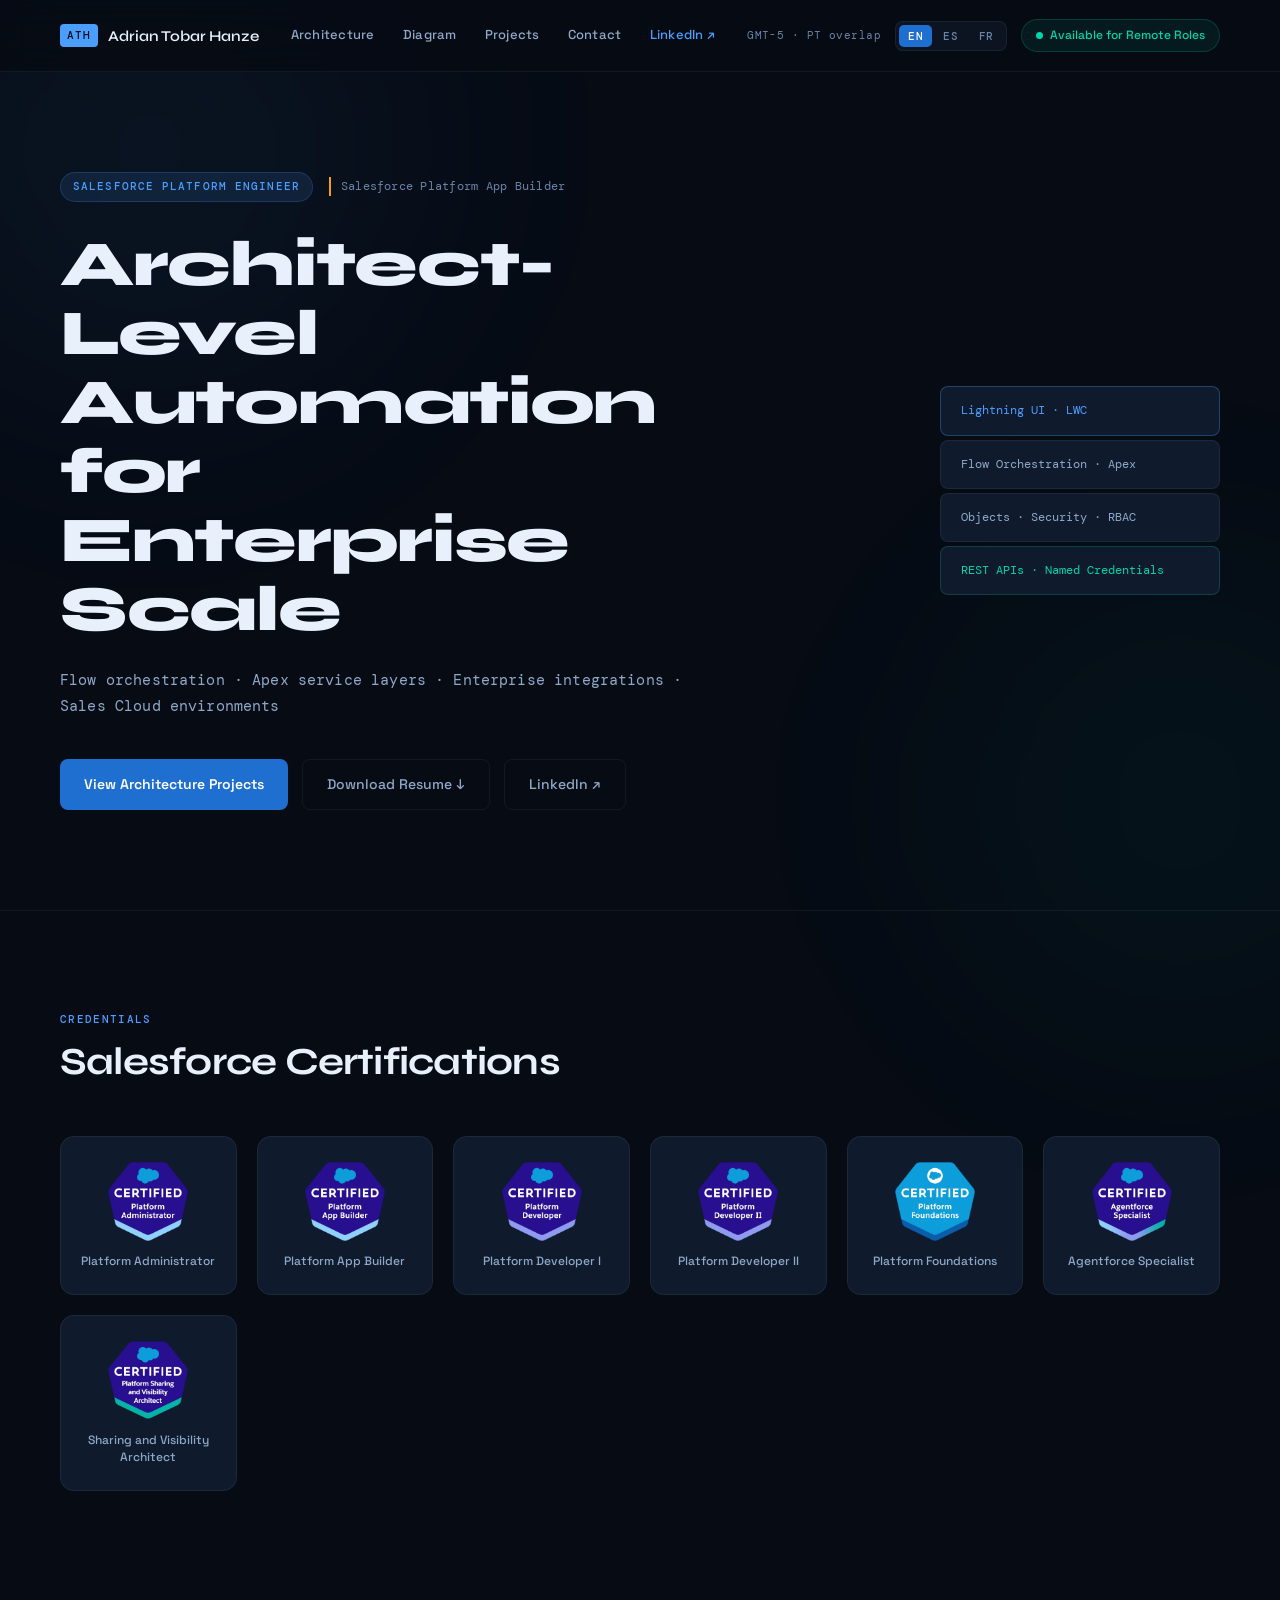
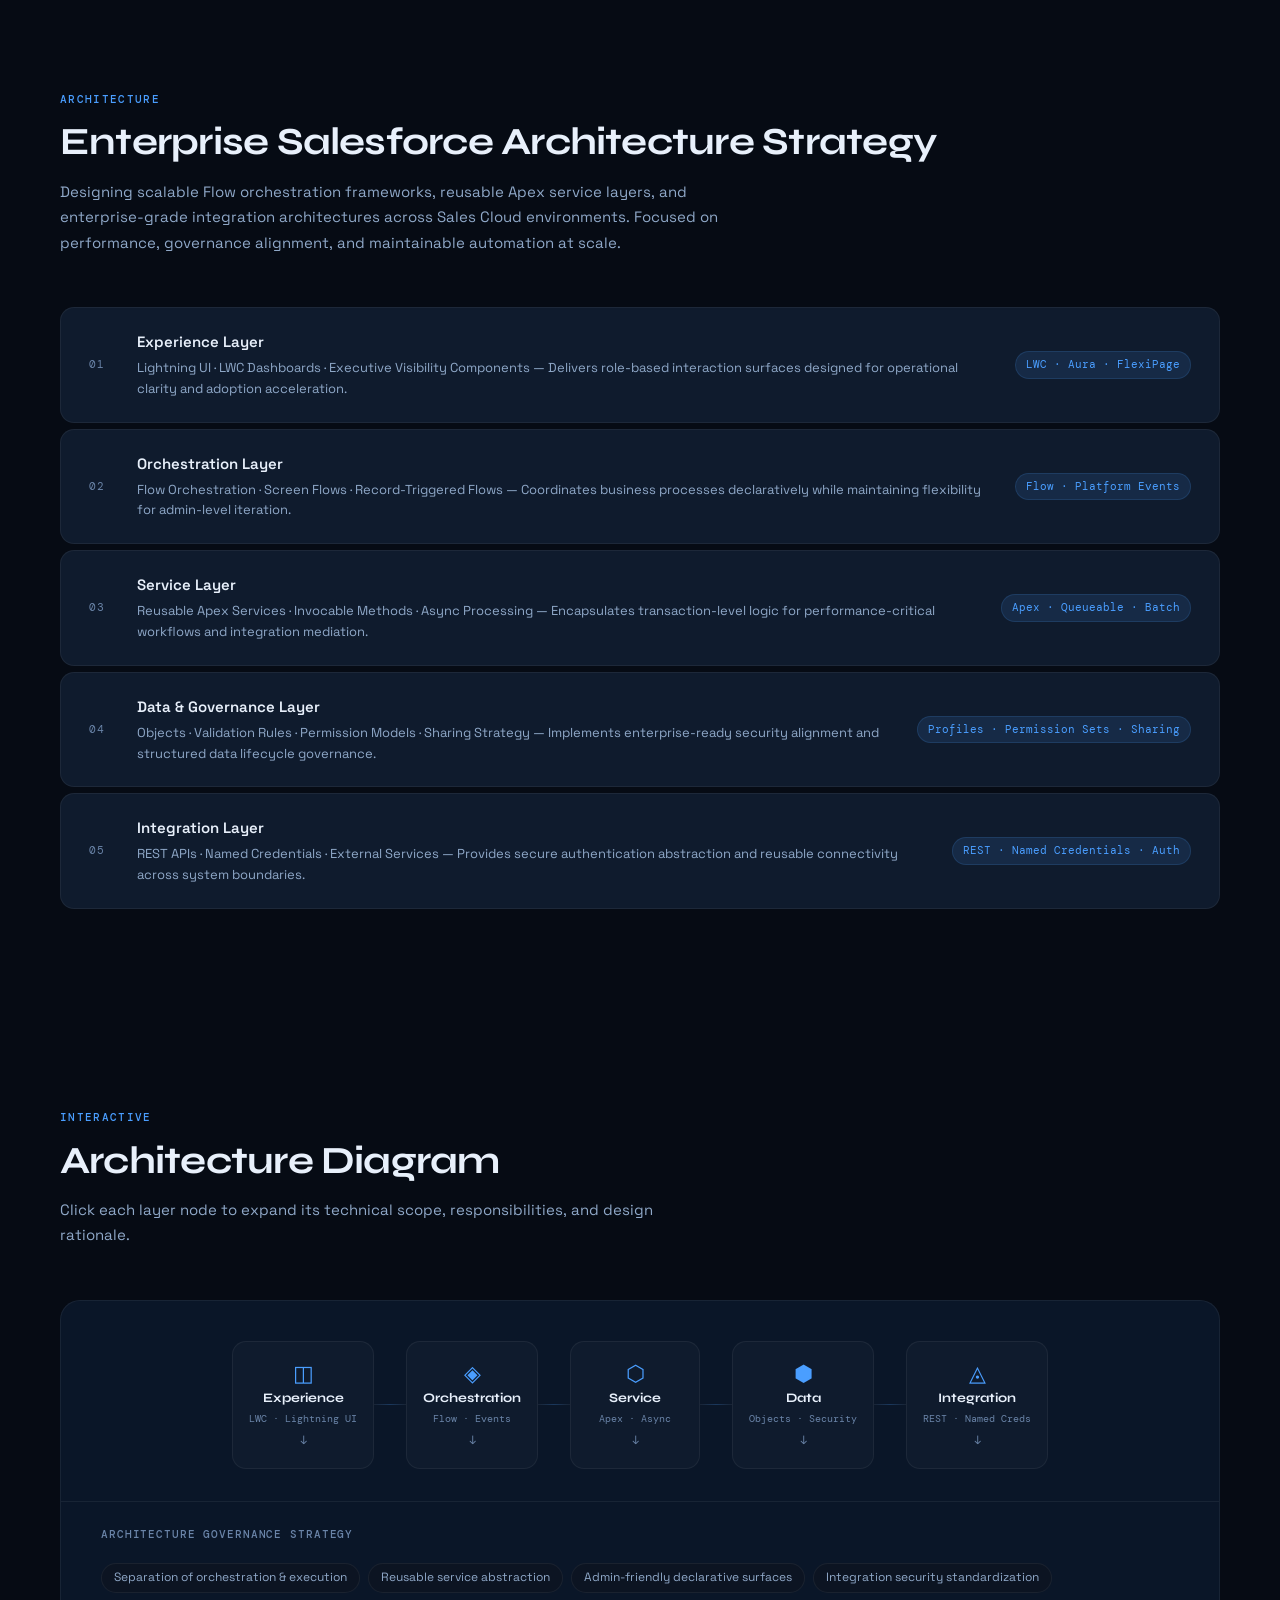
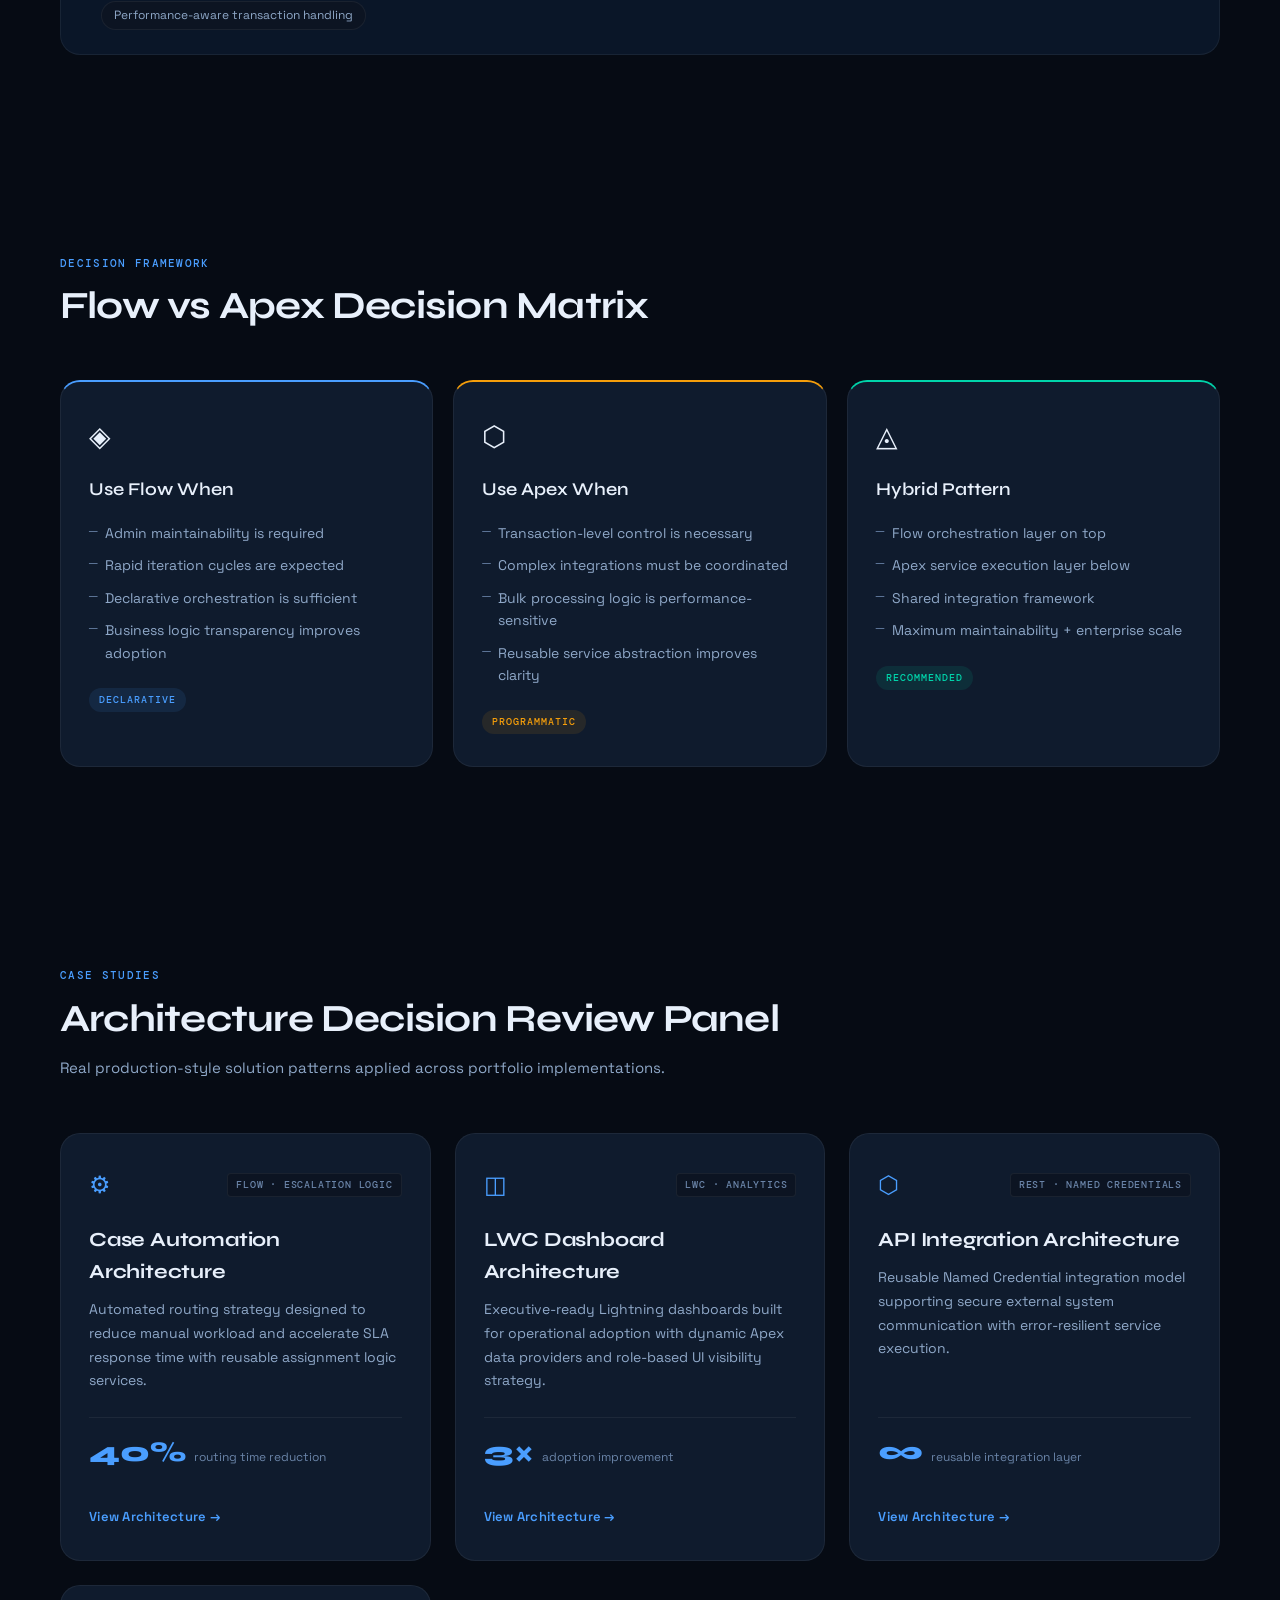
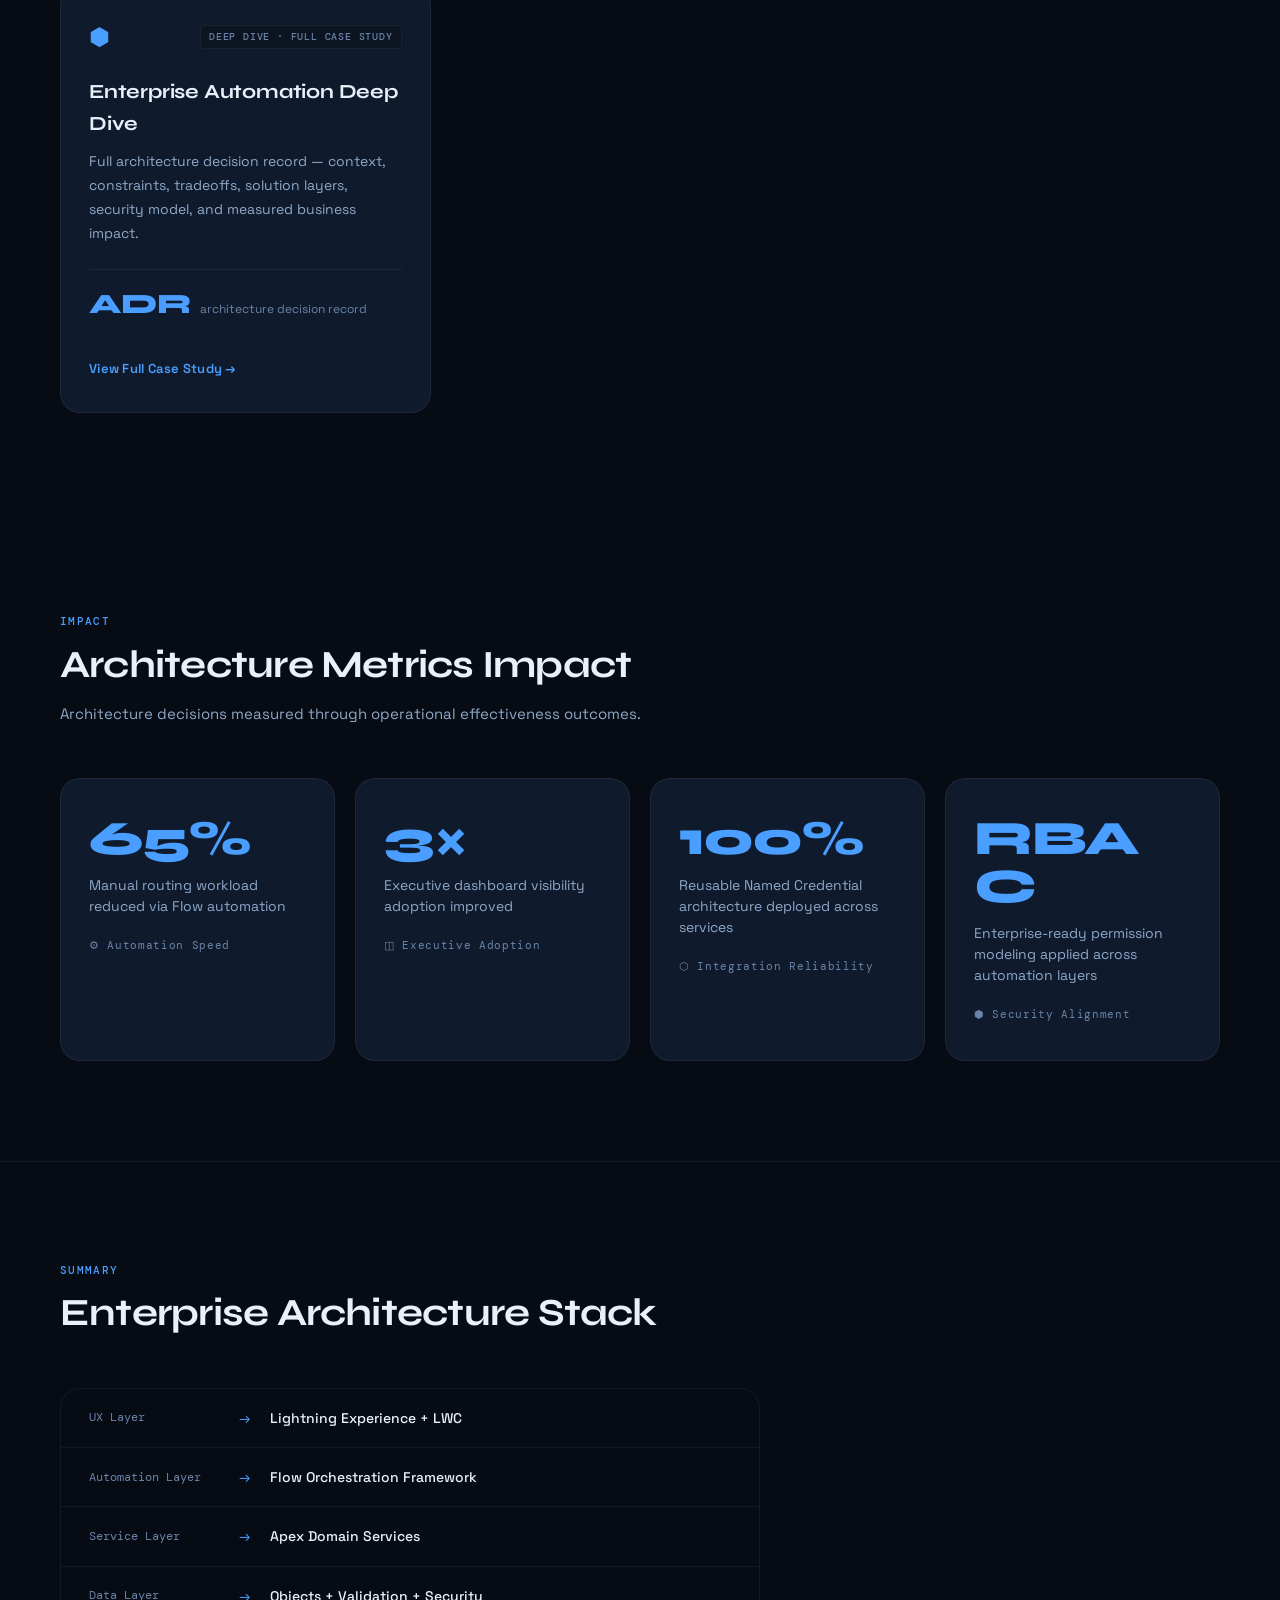
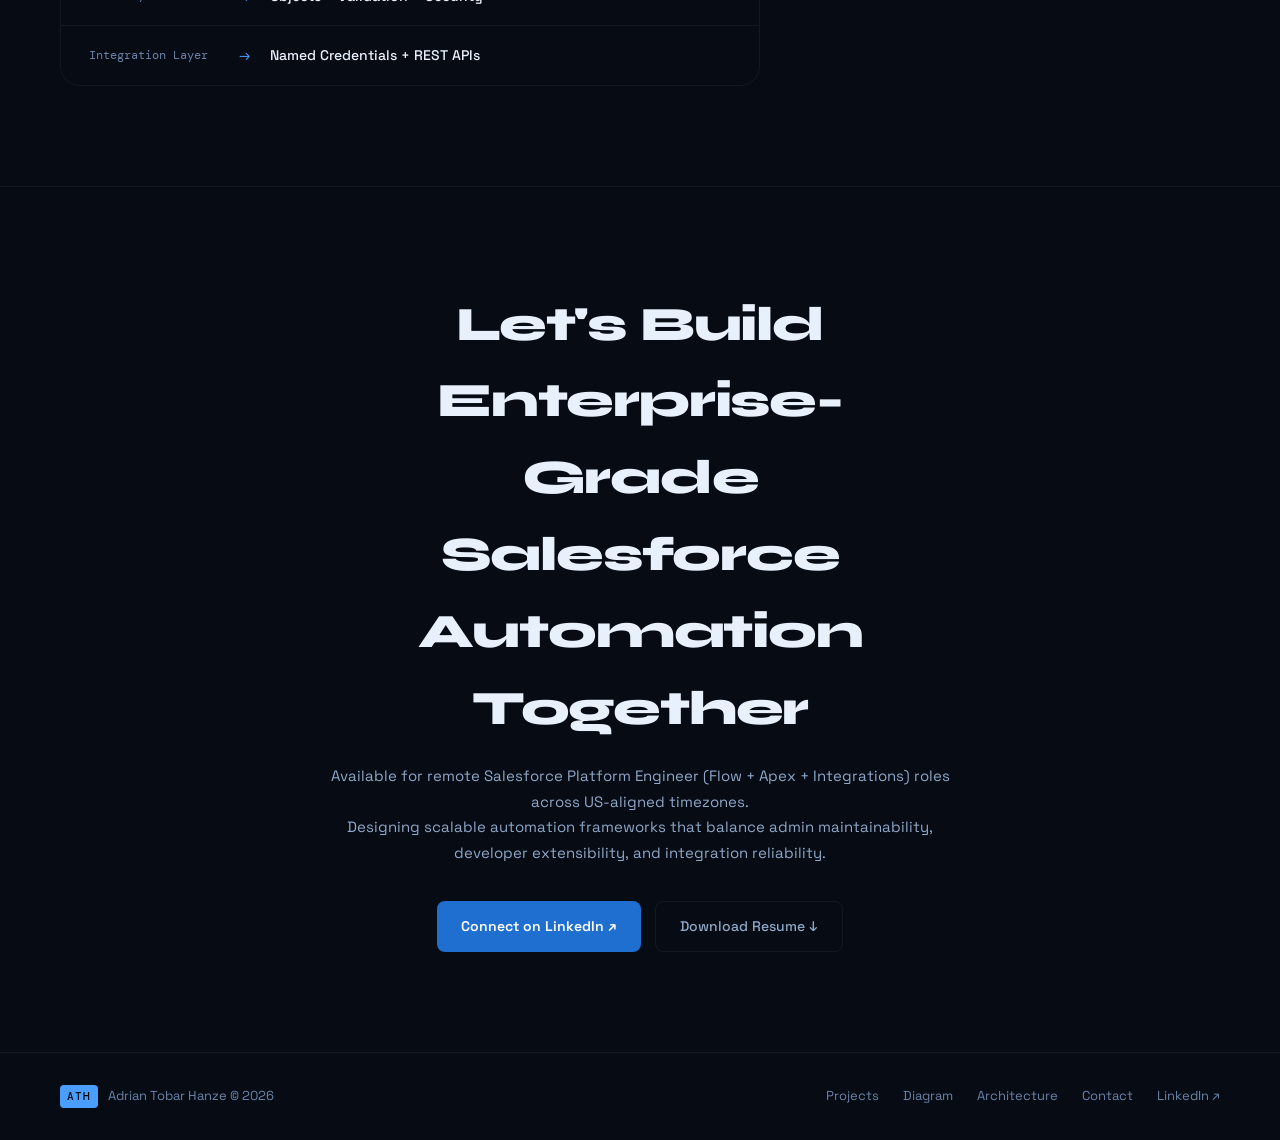
==== commit 2a93c878: "Complete EN/ES/FR i18n system, unify nav across pages, fix a11y and layout bugs - Rebuild the langua" ====
--- a/index.html
+++ b/index.html
@@ -18,14 +18,14 @@
       <span class="logo-name">Adrian Tobar Hanze</span>
     </div>
     <div class="nav-links">
-      <a href="#architecture">Architecture</a>
-      <a href="#arch-diagram">Diagram</a>
-      <a href="#projects">Projects</a>
-      <a href="#contact">Contact</a>
+      <a href="#architecture" data-i18n="nav.architecture">Architecture</a>
+      <a href="#arch-diagram" data-i18n="nav.diagram">Diagram</a>
+      <a href="#projects" data-i18n="nav.projects">Projects</a>
+      <a href="#contact" data-i18n="nav.contact">Contact</a>
       <a href="https://www.linkedin.com/in/adrian-tobar-hanze/" target="_blank" class="nav-linkedin">LinkedIn ↗</a>
     </div>
     <div class="nav-right">
-      <span class="timezone-badge">GMT-5 · PT overlap</span>
+      <span class="timezone-badge" data-i18n="nav.timezone">GMT-5 · PT overlap</span>
       <div class="language-switcher">
         <button class="lang-btn active" data-lang="en">EN</button>
         <button class="lang-btn" data-lang="es">ES</button>
@@ -33,17 +33,17 @@
       </div>
       <a href="#contact" class="availability-badge">
         <span class="pulse-dot"></span>
-        <span id="availability-text">Available for Remote Roles</span>
+        <span data-i18n="nav.available">Available for Remote Roles</span>
       </a>
       <button class="nav-toggle" id="navToggle" aria-label="Toggle menu" aria-expanded="false" aria-controls="mobileMenu">
         <span></span><span></span><span></span>
       </button>
     </div>
     <div class="mobile-menu" id="mobileMenu">
-      <a href="#architecture">Architecture</a>
-      <a href="#arch-diagram">Diagram</a>
-      <a href="#projects">Projects</a>
-      <a href="#contact">Contact</a>
+      <a href="#architecture" data-i18n="nav.architecture">Architecture</a>
+      <a href="#arch-diagram" data-i18n="nav.diagram">Diagram</a>
+      <a href="#projects" data-i18n="nav.projects">Projects</a>
+      <a href="#contact" data-i18n="nav.contact">Contact</a>
       <a href="https://www.linkedin.com/in/adrian-tobar-hanze/" target="_blank" class="nav-linkedin">LinkedIn ↗</a>
       <div class="mobile-menu-langs">
         <button class="lang-btn active" data-lang="en">EN</button>
@@ -57,18 +57,19 @@
   <section class="hero reveal">
     <div class="hero-content">
       <div class="hero-eyebrow">
-        <span class="eyebrow-tag">Salesforce Platform Engineer</span>
+        <span class="eyebrow-tag" data-i18n="idx.hero.eyebrow">Salesforce Platform Engineer</span>
         <div id="cert-rotator" class="cert-rotator">Salesforce Certified Administrator</div>
       </div>
-      <h1 id="headline" class="hero-headline">
-        Architect-Level Automation<br>for Enterprise Scale
+      <h1 class="hero-headline" data-i18n-html="headline">
+        Architect-Level Automation<br>
+        for Enterprise Scale
       </h1>
-      <p class="hero-sub">
+      <p class="hero-sub" data-i18n="idx.hero.sub">
         Flow orchestration · Apex service layers · Enterprise integrations · Sales Cloud environments
       </p>
       <div class="hero-cta-group">
-        <a href="#projects" class="btn-primary">View Architecture Projects</a>
-        <a href="Adrian%20Tobar%20CV.pdf" target="_blank" class="btn-ghost">Download Resume ↓</a>
+        <a href="#projects" class="btn-primary" data-i18n="idx.hero.ctaProjects">View Architecture Projects</a>
+        <a href="Adrian%20Tobar%20CV.pdf" target="_blank" class="btn-ghost" data-i18n="common.downloadResume">Download Resume ↓</a>
         <a href="https://www.linkedin.com/in/adrian-tobar-hanze/" target="_blank" class="btn-ghost">LinkedIn ↗</a>
       </div>
     </div>
@@ -85,8 +86,8 @@
   <!-- ═══ CERTIFICATIONS ═══ -->
   <section class="section section-certs reveal">
     <div class="section-header">
-      <span class="section-tag">Credentials</span>
-      <h2 class="section-title">Salesforce Certifications</h2>
+      <span class="section-tag" data-i18n="idx.certs.tag">Credentials</span>
+      <h2 class="section-title" data-i18n="idx.certs.title">Salesforce Certifications</h2>
     </div>
     <div class="certs-grid">
       <div class="cert-card">
@@ -137,48 +138,48 @@
   <!-- ═══ ARCHITECTURE STACK ═══ -->
   <section id="architecture" class="section reveal">
     <div class="section-header">
-      <span class="section-tag">Architecture</span>
-      <h2 id="architecture-title" class="section-title">Enterprise Salesforce Architecture Strategy</h2>
-      <p class="section-intro">Designing scalable Flow orchestration frameworks, reusable Apex service layers, and enterprise-grade integration architectures across Sales Cloud environments. Focused on performance, governance alignment, and maintainable automation at scale.</p>
+      <span class="section-tag" data-i18n="idx.arch.tag">Architecture</span>
+      <h2 class="section-title" data-i18n="architectureTitle">Enterprise Salesforce Architecture Strategy</h2>
+      <p class="section-intro" data-i18n="idx.arch.intro">Designing scalable Flow orchestration frameworks, reusable Apex service layers, and enterprise-grade integration architectures across Sales Cloud environments. Focused on performance, governance alignment, and maintainable automation at scale.</p>
     </div>
     <div class="architecture-stack">
       <div class="arch-layer" data-layer="01">
         <div class="layer-label">01</div>
         <div class="layer-content">
-          <div class="layer-name">Experience Layer</div>
-          <div class="layer-desc">Lightning UI · LWC Dashboards · Executive Visibility Components — Delivers role-based interaction surfaces designed for operational clarity and adoption acceleration.</div>
+          <div class="layer-name" data-i18n="idx.arch.layer1.name">Experience Layer</div>
+          <div class="layer-desc" data-i18n="idx.arch.layer1.desc">Lightning UI · LWC Dashboards · Executive Visibility Components — Delivers role-based interaction surfaces designed for operational clarity and adoption acceleration.</div>
         </div>
         <div class="layer-tech">LWC · Aura · FlexiPage</div>
       </div>
       <div class="arch-layer" data-layer="02">
         <div class="layer-label">02</div>
         <div class="layer-content">
-          <div class="layer-name">Orchestration Layer</div>
-          <div class="layer-desc">Flow Orchestration · Screen Flows · Record-Triggered Flows — Coordinates business processes declaratively while maintaining flexibility for admin-level iteration.</div>
+          <div class="layer-name" data-i18n="idx.arch.layer2.name">Orchestration Layer</div>
+          <div class="layer-desc" data-i18n="idx.arch.layer2.desc">Flow Orchestration · Screen Flows · Record-Triggered Flows — Coordinates business processes declaratively while maintaining flexibility for admin-level iteration.</div>
         </div>
         <div class="layer-tech">Flow · Platform Events</div>
       </div>
       <div class="arch-layer" data-layer="03">
         <div class="layer-label">03</div>
         <div class="layer-content">
-          <div class="layer-name">Service Layer</div>
-          <div class="layer-desc">Reusable Apex Services · Invocable Methods · Async Processing — Encapsulates transaction-level logic for performance-critical workflows and integration mediation.</div>
+          <div class="layer-name" data-i18n="idx.arch.layer3.name">Service Layer</div>
+          <div class="layer-desc" data-i18n="idx.arch.layer3.desc">Reusable Apex Services · Invocable Methods · Async Processing — Encapsulates transaction-level logic for performance-critical workflows and integration mediation.</div>
         </div>
         <div class="layer-tech">Apex · Queueable · Batch</div>
       </div>
       <div class="arch-layer" data-layer="04">
         <div class="layer-label">04</div>
         <div class="layer-content">
-          <div class="layer-name">Data &amp; Governance Layer</div>
-          <div class="layer-desc">Objects · Validation Rules · Permission Models · Sharing Strategy — Implements enterprise-ready security alignment and structured data lifecycle governance.</div>
+          <div class="layer-name" data-i18n="idx.arch.layer4.name">Data &amp; Governance Layer</div>
+          <div class="layer-desc" data-i18n="idx.arch.layer4.desc">Objects · Validation Rules · Permission Models · Sharing Strategy — Implements enterprise-ready security alignment and structured data lifecycle governance.</div>
         </div>
         <div class="layer-tech">Profiles · Permission Sets · Sharing</div>
       </div>
       <div class="arch-layer" data-layer="05">
         <div class="layer-label">05</div>
         <div class="layer-content">
-          <div class="layer-name">Integration Layer</div>
-          <div class="layer-desc">REST APIs · Named Credentials · External Services — Provides secure authentication abstraction and reusable connectivity across system boundaries.</div>
+          <div class="layer-name" data-i18n="idx.arch.layer5.name">Integration Layer</div>
+          <div class="layer-desc" data-i18n="idx.arch.layer5.desc">REST APIs · Named Credentials · External Services — Provides secure authentication abstraction and reusable connectivity across system boundaries.</div>
         </div>
         <div class="layer-tech">REST · Named Credentials · Auth</div>
       </div>
@@ -188,44 +189,44 @@
   <!-- ═══ INTERACTIVE ARCHITECTURE DIAGRAM ═══ -->
   <section id="arch-diagram" class="section reveal">
     <div class="section-header">
-      <span class="section-tag">Interactive</span>
-      <h2 class="section-title">Architecture Diagram</h2>
-      <p class="section-intro">Click each layer node to expand its technical scope, responsibilities, and design rationale.</p>
+      <span class="section-tag" data-i18n="idx.diagram.tag">Interactive</span>
+      <h2 class="section-title" data-i18n="idx.diagram.title">Architecture Diagram</h2>
+      <p class="section-intro" data-i18n="idx.diagram.intro">Click each layer node to expand its technical scope, responsibilities, and design rationale.</p>
     </div>
 
     <div class="arch-diagram-wrap">
       <div class="diagram-nodes">
         <button class="diag-node" data-node="experience">
           <span class="node-icon">◫</span>
-          <span class="node-label">Experience</span>
+          <span class="node-label" data-i18n="idx.diagram.node.experience">Experience</span>
           <span class="node-sub">LWC · Lightning UI</span>
           <span class="node-arrow">↓</span>
         </button>
         <div class="diag-connector"></div>
         <button class="diag-node" data-node="orchestration">
           <span class="node-icon">◈</span>
-          <span class="node-label">Orchestration</span>
+          <span class="node-label" data-i18n="idx.diagram.node.orchestration">Orchestration</span>
           <span class="node-sub">Flow · Events</span>
           <span class="node-arrow">↓</span>
         </button>
         <div class="diag-connector"></div>
         <button class="diag-node" data-node="service">
           <span class="node-icon">⬡</span>
-          <span class="node-label">Service</span>
+          <span class="node-label" data-i18n="idx.diagram.node.service">Service</span>
           <span class="node-sub">Apex · Async</span>
           <span class="node-arrow">↓</span>
         </button>
         <div class="diag-connector"></div>
         <button class="diag-node" data-node="data">
           <span class="node-icon">⬢</span>
-          <span class="node-label">Data</span>
+          <span class="node-label" data-i18n="idx.diagram.node.data">Data</span>
           <span class="node-sub">Objects · Security</span>
           <span class="node-arrow">↓</span>
         </button>
         <div class="diag-connector"></div>
         <button class="diag-node" data-node="integration">
           <span class="node-icon">◬</span>
-          <span class="node-label">Integration</span>
+          <span class="node-label" data-i18n="idx.diagram.node.integration">Integration</span>
           <span class="node-sub">REST · Named Creds</span>
           <span class="node-arrow">↓</span>
         </button>
@@ -236,17 +237,17 @@
         <div class="panel-inner">
           <div class="panel-header">
             <span class="panel-icon">◫</span>
-            <h3>Experience Layer</h3>
-            <button class="panel-close" aria-label="Close">✕</button>
+            <h3 data-i18n="idx.diagram.panel.experience.title">Experience Layer</h3>
+            <button class="panel-close" aria-label="Close" data-i18n-attr="aria-label:common.close">✕</button>
           </div>
           <div class="panel-grid">
             <div class="panel-col">
               <div class="panel-block-label">Responsibilities</div>
               <ul>
-                <li>Role-based interaction surfaces via Lightning FlexiPages</li>
-                <li>LWC components with reactive @wire data bindings</li>
-                <li>Executive visibility dashboards with real-time KPIs</li>
-                <li>Dynamic filtering and conditional rendering by profile</li>
+                <li data-i18n="idx.diagram.panel.experience.resp1">Role-based interaction surfaces via Lightning FlexiPages</li>
+                <li data-i18n="idx.diagram.panel.experience.resp2">LWC components with reactive @wire data bindings</li>
+                <li data-i18n="idx.diagram.panel.experience.resp3">Executive visibility dashboards with real-time KPIs</li>
+                <li data-i18n="idx.diagram.panel.experience.resp4">Dynamic filtering and conditional rendering by profile</li>
               </ul>
             </div>
             <div class="panel-col">
@@ -261,7 +262,7 @@
             </div>
             <div class="panel-col">
               <div class="panel-block-label">Design Principle</div>
-              <p class="panel-principle">Deliver role-based interaction surfaces designed for operational clarity and adoption acceleration. Components stay data-agnostic — they consume services, never write them.</p>
+              <p class="panel-principle" data-i18n="idx.diagram.panel.experience.principle">Deliver role-based interaction surfaces designed for operational clarity and adoption acceleration. Components stay data-agnostic — they consume services, never write them.</p>
             </div>
           </div>
         </div>
@@ -271,17 +272,17 @@
         <div class="panel-inner">
           <div class="panel-header">
             <span class="panel-icon">◈</span>
-            <h3>Orchestration Layer</h3>
-            <button class="panel-close" aria-label="Close">✕</button>
+            <h3 data-i18n="idx.diagram.panel.orchestration.title">Orchestration Layer</h3>
+            <button class="panel-close" aria-label="Close" data-i18n-attr="aria-label:common.close">✕</button>
           </div>
           <div class="panel-grid">
             <div class="panel-col">
               <div class="panel-block-label">Responsibilities</div>
               <ul>
-                <li>Record-triggered Flow as the primary automation entry point</li>
-                <li>Scheduled Flows for SLA monitoring and time-based logic</li>
-                <li>Screen Flows for guided user journeys within the UI</li>
-                <li>Platform Events for decoupled async process coordination</li>
+                <li data-i18n="idx.diagram.panel.orchestration.resp1">Record-triggered Flow as the primary automation entry point</li>
+                <li data-i18n="idx.diagram.panel.orchestration.resp2">Scheduled Flows for SLA monitoring and time-based logic</li>
+                <li data-i18n="idx.diagram.panel.orchestration.resp3">Screen Flows for guided user journeys within the UI</li>
+                <li data-i18n="idx.diagram.panel.orchestration.resp4">Platform Events for decoupled async process coordination</li>
               </ul>
             </div>
             <div class="panel-col">
@@ -296,7 +297,7 @@
             </div>
             <div class="panel-col">
               <div class="panel-block-label">Design Principle</div>
-              <p class="panel-principle">Coordinate business processes declaratively while maintaining flexibility for admin-level iteration. Orchestration calls services — it does not contain business logic itself.</p>
+              <p class="panel-principle" data-i18n="idx.diagram.panel.orchestration.principle">Coordinate business processes declaratively while maintaining flexibility for admin-level iteration. Orchestration calls services — it does not contain business logic itself.</p>
             </div>
           </div>
         </div>
@@ -306,17 +307,17 @@
         <div class="panel-inner">
           <div class="panel-header">
             <span class="panel-icon">⬡</span>
-            <h3>Service Layer</h3>
-            <button class="panel-close" aria-label="Close">✕</button>
+            <h3 data-i18n="idx.diagram.panel.service.title">Service Layer</h3>
+            <button class="panel-close" aria-label="Close" data-i18n-attr="aria-label:common.close">✕</button>
           </div>
           <div class="panel-grid">
             <div class="panel-col">
               <div class="panel-block-label">Responsibilities</div>
               <ul>
-                <li>Invocable Apex methods callable from Flow orchestration</li>
-                <li>Queueable chains for retry-safe async callout execution</li>
-                <li>Batch Apex for high-volume bulk data processing jobs</li>
-                <li>Service class architecture enforcing single-responsibility</li>
+                <li data-i18n="idx.diagram.panel.service.resp1">Invocable Apex methods callable from Flow orchestration</li>
+                <li data-i18n="idx.diagram.panel.service.resp2">Queueable chains for retry-safe async callout execution</li>
+                <li data-i18n="idx.diagram.panel.service.resp3">Batch Apex for high-volume bulk data processing jobs</li>
+                <li data-i18n="idx.diagram.panel.service.resp4">Service class architecture enforcing single-responsibility</li>
               </ul>
             </div>
             <div class="panel-col">
@@ -331,7 +332,7 @@
             </div>
             <div class="panel-col">
               <div class="panel-block-label">Design Principle</div>
-              <p class="panel-principle">Encapsulate transaction-level logic for performance-critical workflows and integration mediation. Services are stateless, bulkification-safe, and independently testable.</p>
+              <p class="panel-principle" data-i18n="idx.diagram.panel.service.principle">Encapsulate transaction-level logic for performance-critical workflows and integration mediation. Services are stateless, bulkification-safe, and independently testable.</p>
             </div>
           </div>
         </div>
@@ -341,17 +342,17 @@
         <div class="panel-inner">
           <div class="panel-header">
             <span class="panel-icon">⬢</span>
-            <h3>Data &amp; Governance Layer</h3>
-            <button class="panel-close" aria-label="Close">✕</button>
+            <h3 data-i18n="idx.diagram.panel.data.title">Data &amp; Governance Layer</h3>
+            <button class="panel-close" aria-label="Close" data-i18n-attr="aria-label:common.close">✕</button>
           </div>
           <div class="panel-grid">
             <div class="panel-col">
               <div class="panel-block-label">Responsibilities</div>
               <ul>
-                <li>Custom object schema aligned to business domain model</li>
-                <li>Validation rules enforcing data integrity at write time</li>
-                <li>RBAC via Permission Sets and Permission Set Groups</li>
-                <li>Sharing rules and OWD modeling for record-level security</li>
+                <li data-i18n="idx.diagram.panel.data.resp1">Custom object schema aligned to business domain model</li>
+                <li data-i18n="idx.diagram.panel.data.resp2">Validation rules enforcing data integrity at write time</li>
+                <li data-i18n="idx.diagram.panel.data.resp3">RBAC via Permission Sets and Permission Set Groups</li>
+                <li data-i18n="idx.diagram.panel.data.resp4">Sharing rules and OWD modeling for record-level security</li>
               </ul>
             </div>
             <div class="panel-col">
@@ -366,7 +367,7 @@
             </div>
             <div class="panel-col">
               <div class="panel-block-label">Design Principle</div>
-              <p class="panel-principle">Implement enterprise-ready security alignment and structured data lifecycle governance. The data layer is the source of truth — access is earned, not assumed.</p>
+              <p class="panel-principle" data-i18n="idx.diagram.panel.data.principle">Implement enterprise-ready security alignment and structured data lifecycle governance. The data layer is the source of truth — access is earned, not assumed.</p>
             </div>
           </div>
         </div>
@@ -376,17 +377,17 @@
         <div class="panel-inner">
           <div class="panel-header">
             <span class="panel-icon">◬</span>
-            <h3>Integration Layer</h3>
-            <button class="panel-close" aria-label="Close">✕</button>
+            <h3 data-i18n="idx.diagram.panel.integration.title">Integration Layer</h3>
+            <button class="panel-close" aria-label="Close" data-i18n-attr="aria-label:common.close">✕</button>
           </div>
           <div class="panel-grid">
             <div class="panel-col">
               <div class="panel-block-label">Responsibilities</div>
               <ul>
-                <li>Named Credentials as authentication abstraction — zero secrets in Apex</li>
-                <li>OAuth 2.0 Auth Providers for token lifecycle management</li>
-                <li>Reusable HttpCallout service class across all external systems</li>
-                <li>Error-resilient retry architecture via Queueable chaining</li>
+                <li data-i18n="idx.diagram.panel.integration.resp1">Named Credentials as authentication abstraction — zero secrets in Apex</li>
+                <li data-i18n="idx.diagram.panel.integration.resp2">OAuth 2.0 Auth Providers for token lifecycle management</li>
+                <li data-i18n="idx.diagram.panel.integration.resp3">Reusable HttpCallout service class across all external systems</li>
+                <li data-i18n="idx.diagram.panel.integration.resp4">Error-resilient retry architecture via Queueable chaining</li>
               </ul>
             </div>
             <div class="panel-col">
@@ -401,20 +402,20 @@
             </div>
             <div class="panel-col">
               <div class="panel-block-label">Design Principle</div>
-              <p class="panel-principle">Provide secure authentication abstraction and reusable connectivity across system boundaries. One integration framework supports all external systems — not one bespoke class per API.</p>
+              <p class="panel-principle" data-i18n="idx.diagram.panel.integration.principle">Provide secure authentication abstraction and reusable connectivity across system boundaries. One integration framework supports all external systems — not one bespoke class per API.</p>
             </div>
           </div>
         </div>
       </div>
 
       <div class="diagram-governance">
-        <div class="gov-title">Architecture Governance Strategy</div>
+        <div class="gov-title" data-i18n="idx.diagram.gov.title">Architecture Governance Strategy</div>
         <div class="gov-pillars">
-          <span class="gov-pill">Separation of orchestration &amp; execution</span>
-          <span class="gov-pill">Reusable service abstraction</span>
-          <span class="gov-pill">Admin-friendly declarative surfaces</span>
-          <span class="gov-pill">Integration security standardization</span>
-          <span class="gov-pill">Performance-aware transaction handling</span>
+          <span class="gov-pill" data-i18n="idx.diagram.gov.pill1">Separation of orchestration &amp; execution</span>
+          <span class="gov-pill" data-i18n="idx.diagram.gov.pill2">Reusable service abstraction</span>
+          <span class="gov-pill" data-i18n="idx.diagram.gov.pill3">Admin-friendly declarative surfaces</span>
+          <span class="gov-pill" data-i18n="idx.diagram.gov.pill4">Integration security standardization</span>
+          <span class="gov-pill" data-i18n="idx.diagram.gov.pill5">Performance-aware transaction handling</span>
         </div>
       </div>
     </div>
@@ -423,42 +424,42 @@
   <!-- ═══ DECISION MATRIX ═══ -->
   <section class="section reveal">
     <div class="section-header">
-      <span class="section-tag">Decision Framework</span>
-      <h2 id="flow-matrix-title" class="section-title">Flow vs Apex Decision Matrix</h2>
+      <span class="section-tag" data-i18n="idx.matrix.tag">Decision Framework</span>
+      <h2 class="section-title" data-i18n="flowMatrixTitle">Flow vs Apex Decision Matrix</h2>
     </div>
     <div class="matrix-grid">
       <div class="matrix-card matrix-flow">
         <div class="matrix-icon">◈</div>
-        <h3>Use Flow When</h3>
+        <h3 data-i18n="idx.matrix.flow.title">Use Flow When</h3>
         <ul>
-          <li>Admin maintainability is required</li>
-          <li>Rapid iteration cycles are expected</li>
-          <li>Declarative orchestration is sufficient</li>
-          <li>Business logic transparency improves adoption</li>
+          <li data-i18n="idx.matrix.flow.li1">Admin maintainability is required</li>
+          <li data-i18n="idx.matrix.flow.li2">Rapid iteration cycles are expected</li>
+          <li data-i18n="idx.matrix.flow.li3">Declarative orchestration is sufficient</li>
+          <li data-i18n="idx.matrix.flow.li4">Business logic transparency improves adoption</li>
         </ul>
-        <div class="matrix-tag">Declarative</div>
+        <div class="matrix-tag" data-i18n="idx.matrix.flow.tag">Declarative</div>
       </div>
       <div class="matrix-card matrix-apex">
         <div class="matrix-icon">⬡</div>
-        <h3>Use Apex When</h3>
+        <h3 data-i18n="idx.matrix.apex.title">Use Apex When</h3>
         <ul>
-          <li>Transaction-level control is necessary</li>
-          <li>Complex integrations must be coordinated</li>
-          <li>Bulk processing logic is performance-sensitive</li>
-          <li>Reusable service abstraction improves clarity</li>
+          <li data-i18n="idx.matrix.apex.li1">Transaction-level control is necessary</li>
+          <li data-i18n="idx.matrix.apex.li2">Complex integrations must be coordinated</li>
+          <li data-i18n="idx.matrix.apex.li3">Bulk processing logic is performance-sensitive</li>
+          <li data-i18n="idx.matrix.apex.li4">Reusable service abstraction improves clarity</li>
         </ul>
-        <div class="matrix-tag">Programmatic</div>
+        <div class="matrix-tag" data-i18n="idx.matrix.apex.tag">Programmatic</div>
       </div>
       <div class="matrix-card matrix-hybrid">
         <div class="matrix-icon">◬</div>
-        <h3>Hybrid Pattern</h3>
+        <h3 data-i18n="idx.matrix.hybrid.title">Hybrid Pattern</h3>
         <ul>
-          <li>Flow orchestration layer on top</li>
-          <li>Apex service execution layer below</li>
-          <li>Shared integration framework</li>
-          <li>Maximum maintainability + enterprise scale</li>
+          <li data-i18n="idx.matrix.hybrid.li1">Flow orchestration layer on top</li>
+          <li data-i18n="idx.matrix.hybrid.li2">Apex service execution layer below</li>
+          <li data-i18n="idx.matrix.hybrid.li3">Shared integration framework</li>
+          <li data-i18n="idx.matrix.hybrid.li4">Maximum maintainability + enterprise scale</li>
         </ul>
-        <div class="matrix-tag">Recommended</div>
+        <div class="matrix-tag" data-i18n="idx.matrix.hybrid.tag">Recommended</div>
       </div>
     </div>
   </section>
@@ -466,9 +467,9 @@
   <!-- ═══ PROJECTS ═══ -->
   <section id="projects" class="section reveal">
     <div class="section-header">
-      <span class="section-tag">Case Studies</span>
-      <h2 id="decision-panel-title" class="section-title">Architecture Decision Review Panel</h2>
-      <p class="section-intro">Real production-style solution patterns applied across portfolio implementations.</p>
+      <span class="section-tag" data-i18n="idx.projects.tag">Case Studies</span>
+      <h2 class="section-title" data-i18n="decisionPanelTitle">Architecture Decision Review Panel</h2>
+      <p class="section-intro" data-i18n="idx.projects.intro">Real production-style solution patterns applied across portfolio implementations.</p>
     </div>
     <div class="project-grid">
       <a href="projects/case-automation.html" class="project-card">
@@ -476,52 +477,52 @@
           <span class="project-icon">⚙</span>
           <span class="project-tag">Flow · Escalation Logic</span>
         </div>
-        <h3>Case Automation Architecture</h3>
-        <p>Automated routing strategy designed to reduce manual workload and accelerate SLA response time with reusable assignment logic services.</p>
+        <h3 data-i18n="idx.projects.card1.title">Case Automation Architecture</h3>
+        <p data-i18n="idx.projects.card1.desc">Automated routing strategy designed to reduce manual workload and accelerate SLA response time with reusable assignment logic services.</p>
         <div class="project-metric">
           <span class="metric-num">40%</span>
-          <span class="metric-label">routing time reduction</span>
-        </div>
-        <span class="project-cta">View Architecture →</span>
+          <span class="metric-label" data-i18n="idx.projects.card1.metricLabel">routing time reduction</span>
+        </div>
+        <span class="project-cta" data-i18n="common.viewArchitecture">View Architecture →</span>
       </a>
       <a href="projects/lwc-dashboard.html" class="project-card">
         <div class="project-card-header">
           <span class="project-icon">◫</span>
           <span class="project-tag">LWC · Analytics</span>
         </div>
-        <h3>LWC Dashboard Architecture</h3>
-        <p>Executive-ready Lightning dashboards built for operational adoption with dynamic Apex data providers and role-based UI visibility strategy.</p>
+        <h3 data-i18n="idx.projects.card2.title">LWC Dashboard Architecture</h3>
+        <p data-i18n="idx.projects.card2.desc">Executive-ready Lightning dashboards built for operational adoption with dynamic Apex data providers and role-based UI visibility strategy.</p>
         <div class="project-metric">
           <span class="metric-num">3×</span>
-          <span class="metric-label">adoption improvement</span>
-        </div>
-        <span class="project-cta">View Architecture →</span>
+          <span class="metric-label" data-i18n="idx.projects.card2.metricLabel">adoption improvement</span>
+        </div>
+        <span class="project-cta" data-i18n="common.viewArchitecture">View Architecture →</span>
       </a>
       <a href="projects/api-integration.html" class="project-card">
         <div class="project-card-header">
           <span class="project-icon">⬡</span>
           <span class="project-tag">REST · Named Credentials</span>
         </div>
-        <h3>API Integration Architecture</h3>
-        <p>Reusable Named Credential integration model supporting secure external system communication with error-resilient service execution.</p>
+        <h3 data-i18n="idx.projects.card3.title">API Integration Architecture</h3>
+        <p data-i18n="idx.projects.card3.desc">Reusable Named Credential integration model supporting secure external system communication with error-resilient service execution.</p>
         <div class="project-metric">
           <span class="metric-num">∞</span>
-          <span class="metric-label">reusable integration layer</span>
-        </div>
-        <span class="project-cta">View Architecture →</span>
+          <span class="metric-label" data-i18n="idx.projects.card3.metricLabel">reusable integration layer</span>
+        </div>
+        <span class="project-cta" data-i18n="common.viewArchitecture">View Architecture →</span>
       </a>
       <a href="projects/case-study-enterprise-automation.html" class="project-card">
         <div class="project-card-header">
           <span class="project-icon">⬢</span>
           <span class="project-tag">Deep Dive · Full Case Study</span>
         </div>
-        <h3>Enterprise Automation Deep Dive</h3>
-        <p>Full architecture decision record — context, constraints, tradeoffs, solution layers, security model, and measured business impact.</p>
+        <h3 data-i18n="idx.projects.card4.title">Enterprise Automation Deep Dive</h3>
+        <p data-i18n="idx.projects.card4.desc">Full architecture decision record — context, constraints, tradeoffs, solution layers, security model, and measured business impact.</p>
         <div class="project-metric">
           <span class="metric-num">ADR</span>
-          <span class="metric-label">architecture decision record</span>
-        </div>
-        <span class="project-cta">View Full Case Study →</span>
+          <span class="metric-label" data-i18n="idx.projects.card4.metricLabel">architecture decision record</span>
+        </div>
+        <span class="project-cta" data-i18n="common.viewFullCaseStudy">View Full Case Study →</span>
       </a>
     </div>
   </section>
@@ -529,30 +530,30 @@
   <!-- ═══ METRICS ═══ -->
   <section class="section reveal">
     <div class="section-header">
-      <span class="section-tag">Impact</span>
-      <h2 id="metrics-title" class="section-title">Architecture Metrics Impact</h2>
-      <p class="section-intro">Architecture decisions measured through operational effectiveness outcomes.</p>
+      <span class="section-tag" data-i18n="idx.metrics.tag">Impact</span>
+      <h2 class="section-title" data-i18n="metricsTitle">Architecture Metrics Impact</h2>
+      <p class="section-intro" data-i18n="idx.metrics.intro">Architecture decisions measured through operational effectiveness outcomes.</p>
     </div>
     <div class="metrics-grid">
       <div class="metric-card reveal">
         <div class="metric-num">65%</div>
-        <div class="metric-label">Manual routing workload reduced via Flow automation</div>
-        <div class="metric-domain">⚙ Automation Speed</div>
+        <div class="metric-label" data-i18n="idx.metrics.card1.label">Manual routing workload reduced via Flow automation</div>
+        <div class="metric-domain" data-i18n="idx.metrics.card1.domain">⚙ Automation Speed</div>
       </div>
       <div class="metric-card reveal">
         <div class="metric-num">3×</div>
-        <div class="metric-label">Executive dashboard visibility adoption improved</div>
-        <div class="metric-domain">◫ Executive Adoption</div>
+        <div class="metric-label" data-i18n="idx.metrics.card2.label">Executive dashboard visibility adoption improved</div>
+        <div class="metric-domain" data-i18n="idx.metrics.card2.domain">◫ Executive Adoption</div>
       </div>
       <div class="metric-card reveal">
         <div class="metric-num">100%</div>
-        <div class="metric-label">Reusable Named Credential architecture deployed across services</div>
-        <div class="metric-domain">⬡ Integration Reliability</div>
+        <div class="metric-label" data-i18n="idx.metrics.card3.label">Reusable Named Credential architecture deployed across services</div>
+        <div class="metric-domain" data-i18n="idx.metrics.card3.domain">⬡ Integration Reliability</div>
       </div>
       <div class="metric-card reveal">
         <div class="metric-num">RBAC</div>
-        <div class="metric-label">Enterprise-ready permission modeling applied across automation layers</div>
-        <div class="metric-domain">⬢ Security Alignment</div>
+        <div class="metric-label" data-i18n="idx.metrics.card4.label">Enterprise-ready permission modeling applied across automation layers</div>
+        <div class="metric-domain" data-i18n="idx.metrics.card4.domain">⬢ Security Alignment</div>
       </div>
     </div>
   </section>
@@ -560,26 +561,26 @@
   <!-- ═══ STACK SUMMARY ═══ -->
   <section class="section section-stack-summary reveal">
     <div class="section-header">
-      <span class="section-tag">Summary</span>
-      <h2 class="section-title">Enterprise Architecture Stack</h2>
+      <span class="section-tag" data-i18n="idx.stack.tag">Summary</span>
+      <h2 class="section-title" data-i18n="idx.stack.title">Enterprise Architecture Stack</h2>
     </div>
     <div class="stack-summary-grid">
-      <div class="stack-row"><span class="stack-layer-label">UX Layer</span><span class="stack-arrow-r">→</span><span class="stack-tech-val">Lightning Experience + LWC</span></div>
-      <div class="stack-row"><span class="stack-layer-label">Automation Layer</span><span class="stack-arrow-r">→</span><span class="stack-tech-val">Flow Orchestration Framework</span></div>
-      <div class="stack-row"><span class="stack-layer-label">Service Layer</span><span class="stack-arrow-r">→</span><span class="stack-tech-val">Apex Domain Services</span></div>
-      <div class="stack-row"><span class="stack-layer-label">Data Layer</span><span class="stack-arrow-r">→</span><span class="stack-tech-val">Objects + Validation + Security</span></div>
-      <div class="stack-row"><span class="stack-layer-label">Integration Layer</span><span class="stack-arrow-r">→</span><span class="stack-tech-val">Named Credentials + REST APIs</span></div>
+      <div class="stack-row"><span class="stack-layer-label" data-i18n="idx.stack.row1">UX Layer</span><span class="stack-arrow-r">→</span><span class="stack-tech-val">Lightning Experience + LWC</span></div>
+      <div class="stack-row"><span class="stack-layer-label" data-i18n="idx.stack.row2">Automation Layer</span><span class="stack-arrow-r">→</span><span class="stack-tech-val">Flow Orchestration Framework</span></div>
+      <div class="stack-row"><span class="stack-layer-label" data-i18n="idx.stack.row3">Service Layer</span><span class="stack-arrow-r">→</span><span class="stack-tech-val">Apex Domain Services</span></div>
+      <div class="stack-row"><span class="stack-layer-label" data-i18n="idx.stack.row4">Data Layer</span><span class="stack-arrow-r">→</span><span class="stack-tech-val">Objects + Validation + Security</span></div>
+      <div class="stack-row"><span class="stack-layer-label" data-i18n="idx.stack.row5">Integration Layer</span><span class="stack-arrow-r">→</span><span class="stack-tech-val">Named Credentials + REST APIs</span></div>
     </div>
   </section>
 
   <!-- ═══ CTA ═══ -->
   <section id="contact" class="section cta-section reveal">
     <div class="cta-inner">
-      <h2 id="cta-title" class="cta-headline">Let's Build Enterprise-Grade<br>Salesforce Automation Together</h2>
-      <p id="availability-desc" class="cta-sub">Available for remote Salesforce Platform Engineer (Flow + Apex + Integrations) roles across US-aligned timezones.<br>Designing scalable automation frameworks that balance admin maintainability, developer extensibility, and integration reliability.</p>
+      <h2 class="cta-headline" data-i18n-html="ctaTitle">Let's Build Enterprise-Grade<br>Salesforce Automation Together</h2>
+      <p class="cta-sub" data-i18n-html="idx.cta.sub">Available for remote Salesforce Platform Engineer (Flow + Apex + Integrations) roles across US-aligned timezones.<br>Designing scalable automation frameworks that balance admin maintainability, developer extensibility, and integration reliability.</p>
       <div class="cta-actions">
-        <a href="https://www.linkedin.com/in/adrian-tobar-hanze/" target="_blank" class="btn-primary">Connect on LinkedIn ↗</a>
-        <a href="Adrian%20Tobar%20CV.pdf" target="_blank" class="btn-ghost">Download Resume ↓</a>
+        <a href="https://www.linkedin.com/in/adrian-tobar-hanze/" target="_blank" class="btn-primary" data-i18n="common.connectLinkedin">Connect on LinkedIn ↗</a>
+        <a href="Adrian%20Tobar%20CV.pdf" target="_blank" class="btn-ghost" data-i18n="common.downloadResume">Download Resume ↓</a>
       </div>
     </div>
   </section>
@@ -592,10 +593,10 @@
         <span>Adrian Tobar Hanze © 2026</span>
       </div>
       <div class="footer-links">
-        <a href="#projects">Projects</a>
-        <a href="#arch-diagram">Diagram</a>
-        <a href="#architecture">Architecture</a>
-        <a href="#contact">Contact</a>
+        <a href="#projects" data-i18n="footer.projects">Projects</a>
+        <a href="#arch-diagram" data-i18n="footer.diagram">Diagram</a>
+        <a href="#architecture" data-i18n="footer.architecture">Architecture</a>
+        <a href="#contact" data-i18n="footer.contact">Contact</a>
         <a href="https://www.linkedin.com/in/adrian-tobar-hanze/" target="_blank">LinkedIn ↗</a>
       </div>
     </div>
--- a/style.css
+++ b/style.css
@@ -13,9 +13,10 @@
 
   --text-primary:  #e8f0fb;
   --text-secondary:#8fa8c8;
-  --text-muted:    #4a6080;
-
-  --accent:       #4a9eff;
+  --text-muted:    #6a84a8;
+
+  --accent:        #4a9eff;
+  --accent-strong: #1f6fd1;
   --accent-glow:  rgba(74,158,255,0.12);
   --accent-2:     #00d4aa;
   --accent-3:     #f59e0b;
@@ -40,9 +41,18 @@
   font-size: 16px;
   line-height: 1.6;
   overflow-x: hidden;
+  overflow-wrap: break-word;
 }
 a { text-decoration: none; color: inherit; }
 ul { list-style: none; }
+
+/* ─── FOCUS STATE (consistent across all interactive elements) ─── */
+a:focus-visible,
+button:focus-visible {
+  outline: 2px solid var(--accent);
+  outline-offset: 2px;
+  border-radius: var(--radius-sm);
+}
 
 /* ─── BACKGROUND ─── */
 body::before {
@@ -128,7 +138,7 @@
   cursor: pointer; transition: all 0.2s; letter-spacing: 0.06em;
 }
 .lang-btn:hover { color: var(--text-primary); background: var(--border); }
-.lang-btn.active { background: var(--accent); color: #fff; }
+.lang-btn.active { background: var(--accent-strong); color: #fff; }
 .availability-badge {
   display: flex; align-items: center; gap: 7px;
   background: rgba(0,212,170,0.08);
@@ -187,11 +197,11 @@
 /* ─── BUTTONS ─── */
 .btn-primary {
   display: inline-flex; align-items: center; gap: 8px;
-  background: var(--accent); color: #fff;
+  background: var(--accent-strong); color: #fff;
   font-weight: 600; font-size: 14px; padding: 13px 24px;
   border-radius: var(--radius-sm); transition: all 0.2s;
 }
-.btn-primary:hover { background: #3a8eef; transform: translateY(-1px); }
+.btn-primary:hover { background: #1a5fb8; transform: translateY(-1px); }
 .btn-ghost {
   display: inline-flex; align-items: center; gap: 8px;
   background: transparent; color: var(--text-secondary);
@@ -603,31 +613,106 @@
   display: flex; align-items: center; gap: 10px;
   font-size: 13px; color: var(--text-muted);
 }
-.footer-links { display: flex; gap: 24px; }
+.footer-links { display: flex; flex-wrap: wrap; justify-content: center; gap: 12px 24px; }
 .footer-links a {
   font-size: 13px; color: var(--text-muted); transition: color 0.2s;
 }
 .footer-links a:hover { color: var(--text-primary); }
 
+/* ─── MOBILE NAV TOGGLE ─── */
+.nav-toggle {
+  display: none;
+  flex-direction: column; justify-content: center; align-items: center;
+  gap: 5px; width: 32px; height: 32px; flex-shrink: 0;
+  background: none; border: none; cursor: pointer; padding: 0;
+}
+.nav-toggle span {
+  display: block; width: 100%; height: 2px; border-radius: 2px;
+  background: var(--text-primary);
+  transition: transform 0.25s ease, opacity 0.2s ease;
+}
+.nav-toggle.active span:nth-child(1) { transform: translateY(7px) rotate(45deg); }
+.nav-toggle.active span:nth-child(2) { opacity: 0; }
+.nav-toggle.active span:nth-child(3) { transform: translateY(-7px) rotate(-45deg); }
+
+.mobile-menu {
+  display: none;
+  flex-direction: column;
+  position: absolute; top: 100%; left: 0; right: 0;
+  background: rgba(6,11,20,0.98);
+  backdrop-filter: blur(16px);
+  -webkit-backdrop-filter: blur(16px);
+  border-bottom: 1px solid var(--border);
+  padding: 8px 24px 20px;
+  max-height: calc(100vh - var(--nav-h));
+  overflow-y: auto;
+  z-index: 999;
+}
+.mobile-menu.open { display: flex; }
+.mobile-menu a {
+  font-size: 15px; font-weight: 500; color: var(--text-secondary);
+  padding: 14px 2px; border-bottom: 1px solid var(--border);
+  transition: color 0.2s;
+}
+.mobile-menu a:last-child { border-bottom: none; }
+.mobile-menu a:hover { color: var(--text-primary); }
+.mobile-menu .nav-linkedin { color: var(--accent); }
+.mobile-menu-langs {
+  display: flex; gap: 2px; margin-top: 14px;
+  background: var(--bg-surface); border: 1px solid var(--border);
+  border-radius: var(--radius-sm); padding: 3px; width: fit-content;
+}
+
+/* ─── ULTRA-WIDE CONTAINMENT ─── */
+@media (min-width: 1600px) {
+  .certs-grid, .architecture-stack, .matrix-grid, .project-grid, .metrics-grid {
+    max-width: 1480px; margin-left: auto; margin-right: auto;
+  }
+}
+
 /* ─── RESPONSIVE ─── */
+@media (max-width: 1200px) {
+  .hero { padding: 90px 40px; gap: 40px; }
+  .section { padding: 90px 40px; }
+}
+@media (max-width: 1150px) {
+  .nav-links { gap: 18px; }
+  .timezone-badge { display: none; }
+}
 @media (max-width: 1024px) {
   .panel-grid { grid-template-columns: 1fr 1fr; }
+  .hero-stack-preview { width: 240px; }
 }
 @media (max-width: 900px) {
-  .nav { padding: 0 24px; }
+  .nav { padding: 0 20px; }
   .nav-links { display: none; }
-  .timezone-badge { display: none; }
-  .hero { flex-direction: column; padding: 60px 24px; min-height: unset; }
-  .hero-visual { display: none; }
-  .section { padding: 60px 24px; }
+  .btn-back { display: none; }
+  .nav-toggle { display: flex; }
+  .hero { flex-direction: column; align-items: flex-start; padding: 56px 24px; min-height: unset; gap: 36px; }
+  .hero-content { max-width: 100%; }
+  .hero-visual { align-self: stretch; }
+  .hero-stack-preview { width: 100%; max-width: 360px; }
+  .section { padding: 56px 24px; }
   .footer { padding: 24px; }
   .footer-inner { flex-direction: column; text-align: center; }
   .panel-inner { padding: 24px; }
-  .panel-grid { grid-template-columns: 1fr; }
+  .panel-grid { grid-template-columns: 1fr; gap: 22px; }
   .diagram-governance { padding: 20px 24px; }
   .diagram-nodes { padding: 24px 16px 20px; gap: 4px; }
   .diag-connector { width: 16px; }
   .diag-node { min-width: 100px; padding: 14px 10px; }
+  .cert-card { padding: 18px 12px; }
+}
+@media (max-width: 680px) {
+  .hero { padding: 48px 20px; }
+  .section { padding: 48px 20px; }
+  .hero-eyebrow { gap: 10px; }
+  .hero-cta-group { flex-direction: column; align-items: stretch; }
+  .hero-cta-group a { justify-content: center; }
+  .certs-grid { grid-template-columns: repeat(auto-fill, minmax(120px, 1fr)); gap: 14px; }
+  .cert-img-wrap, .cert-fallback { width: 60px; height: 60px; }
+  .arch-layer { flex-wrap: wrap; gap: 12px; padding: 18px 20px; }
+  .layer-tech { white-space: normal; }
 }
 @media (max-width: 600px) {
   .availability-badge span:last-child { display: none; }
@@ -635,4 +720,18 @@
   .hero-headline { font-size: 34px; }
   .diag-node { min-width: 80px; }
   .diag-connector { display: none; }
-}
+  .diagram-nodes { justify-content: stretch; }
+  .diag-node { flex: 1 1 calc(50% - 4px); }
+  .panel-badges { gap: 5px; }
+  .stack-row { flex-wrap: wrap; gap: 6px 20px; padding: 14px 20px; }
+  .cta-actions { flex-direction: column; align-items: stretch; }
+}
+@media (max-width: 420px) {
+  .nav { padding: 0 14px; }
+  .nav-right { gap: 8px; }
+  .hero { padding: 40px 16px; }
+  .section { padding: 40px 16px; }
+  .hero-headline { font-size: 28px; }
+  .certs-grid { grid-template-columns: repeat(auto-fill, minmax(100px, 1fr)); }
+  .diag-node { flex: 1 1 100%; }
+}
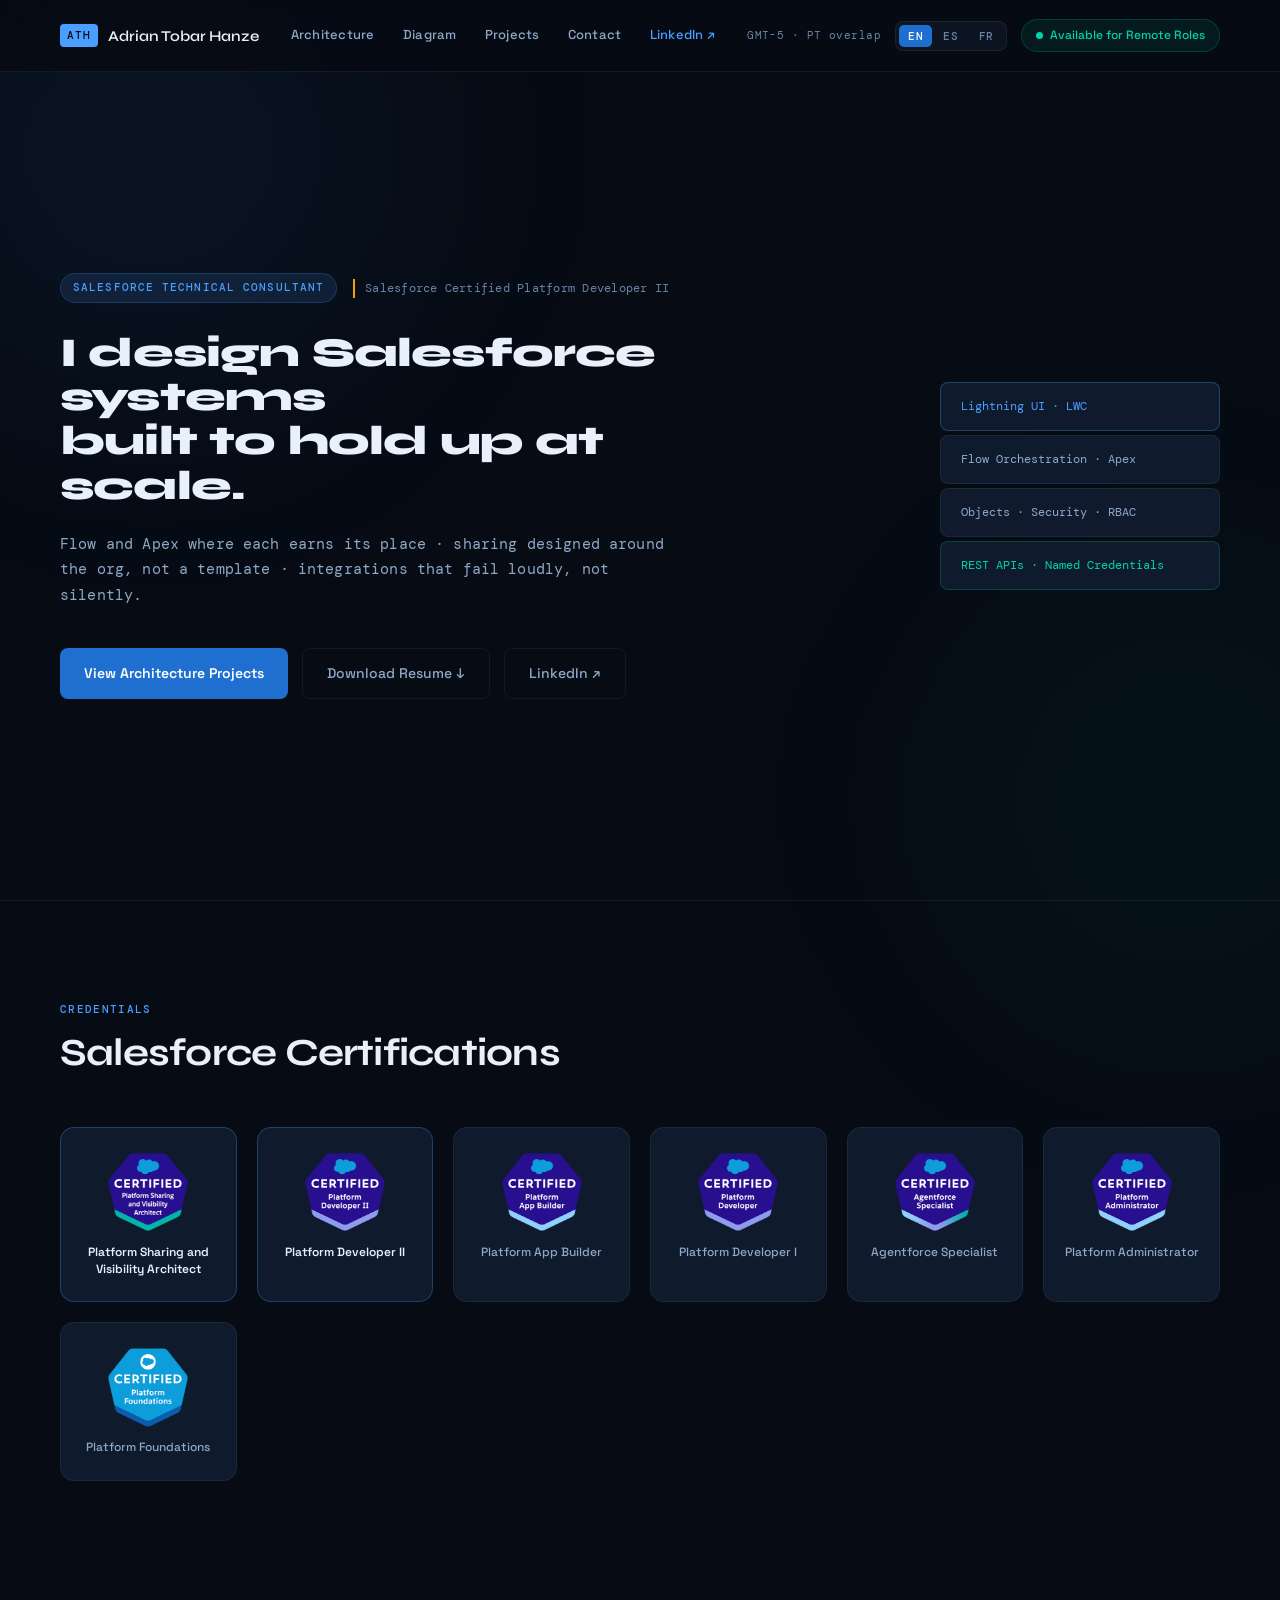
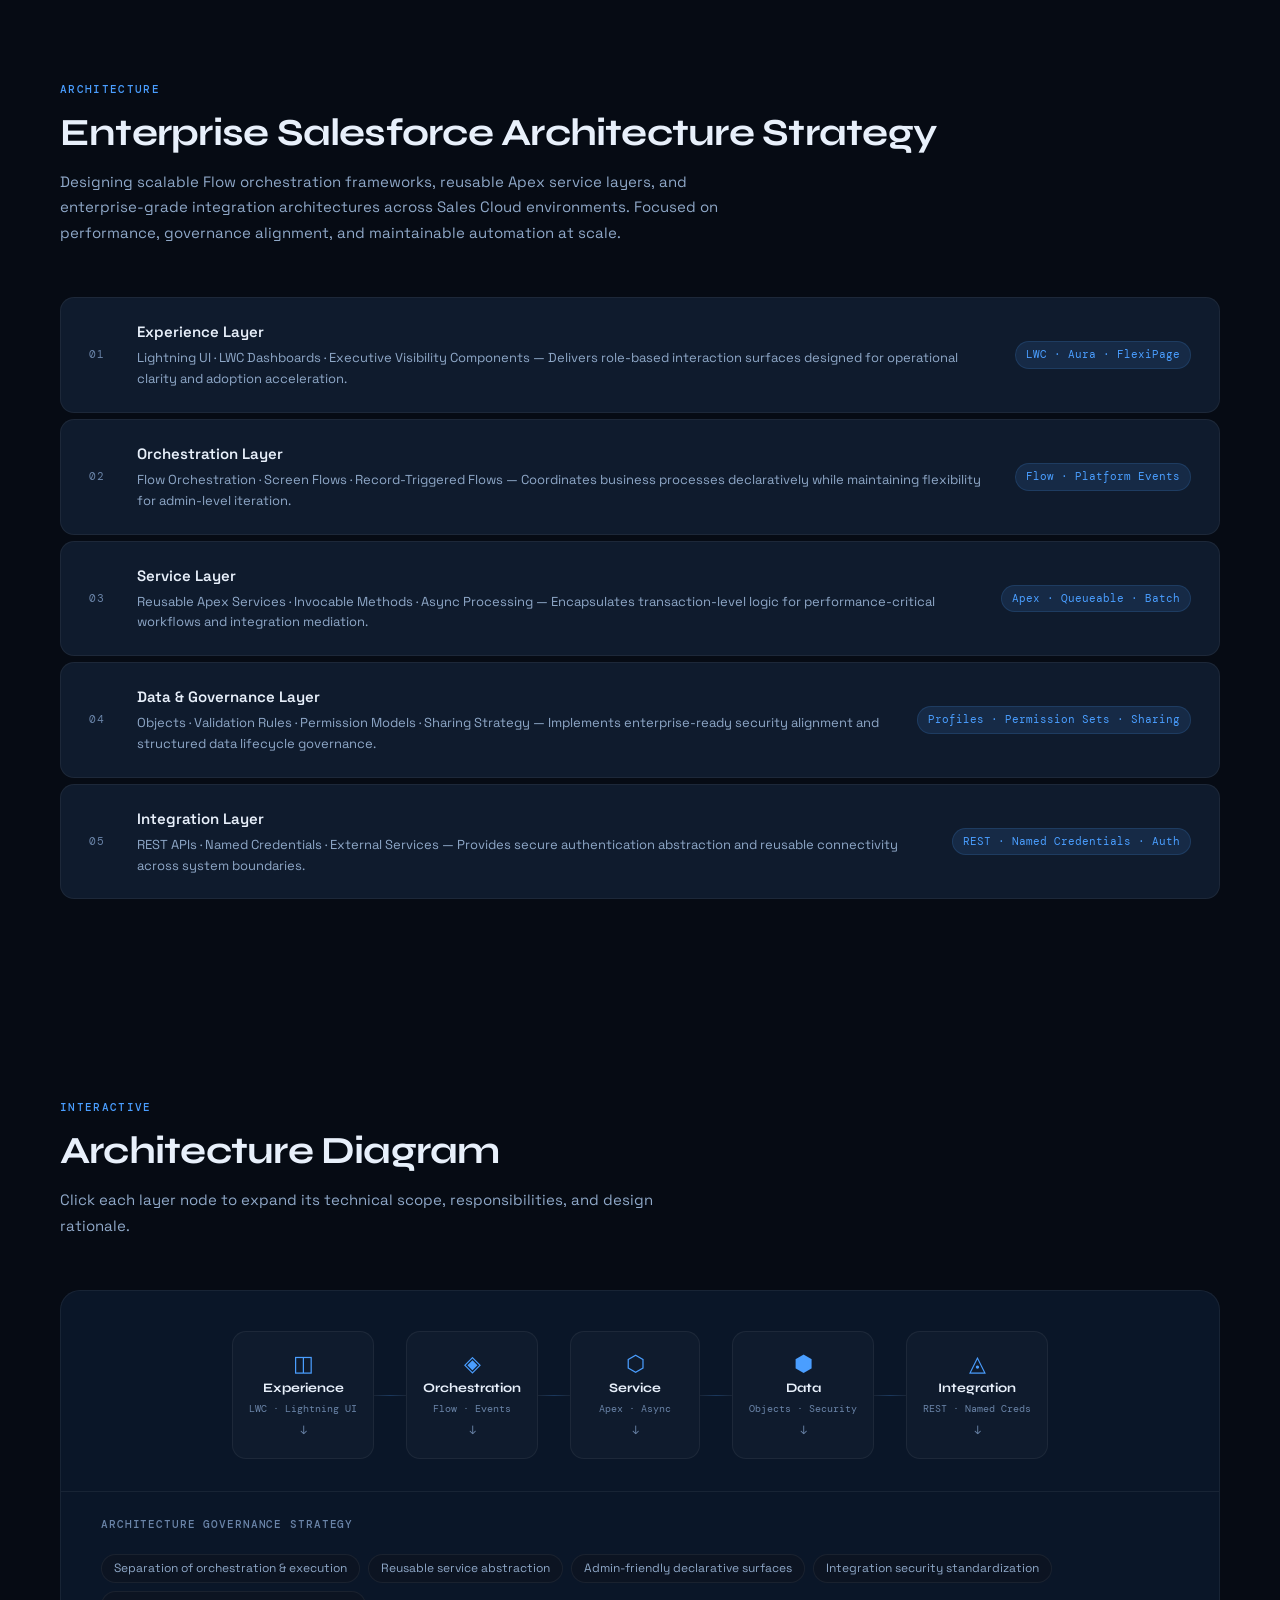
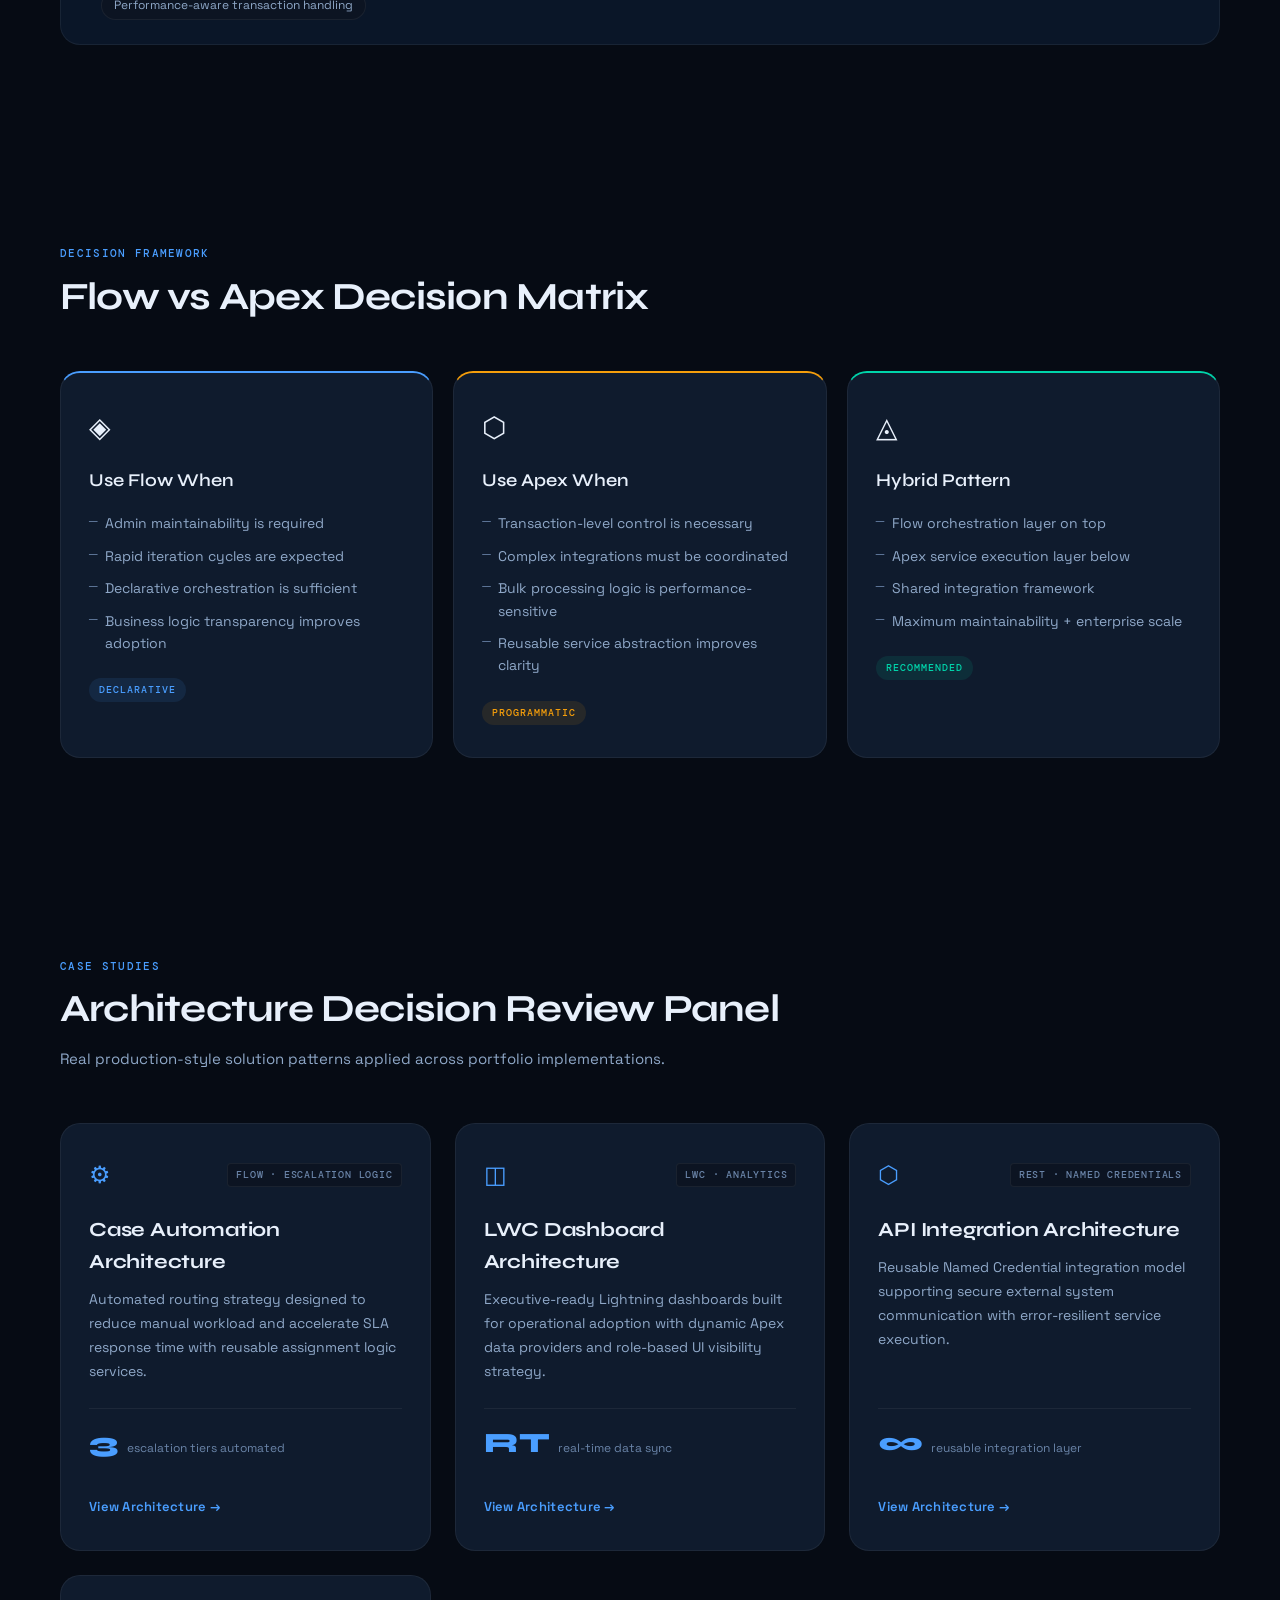
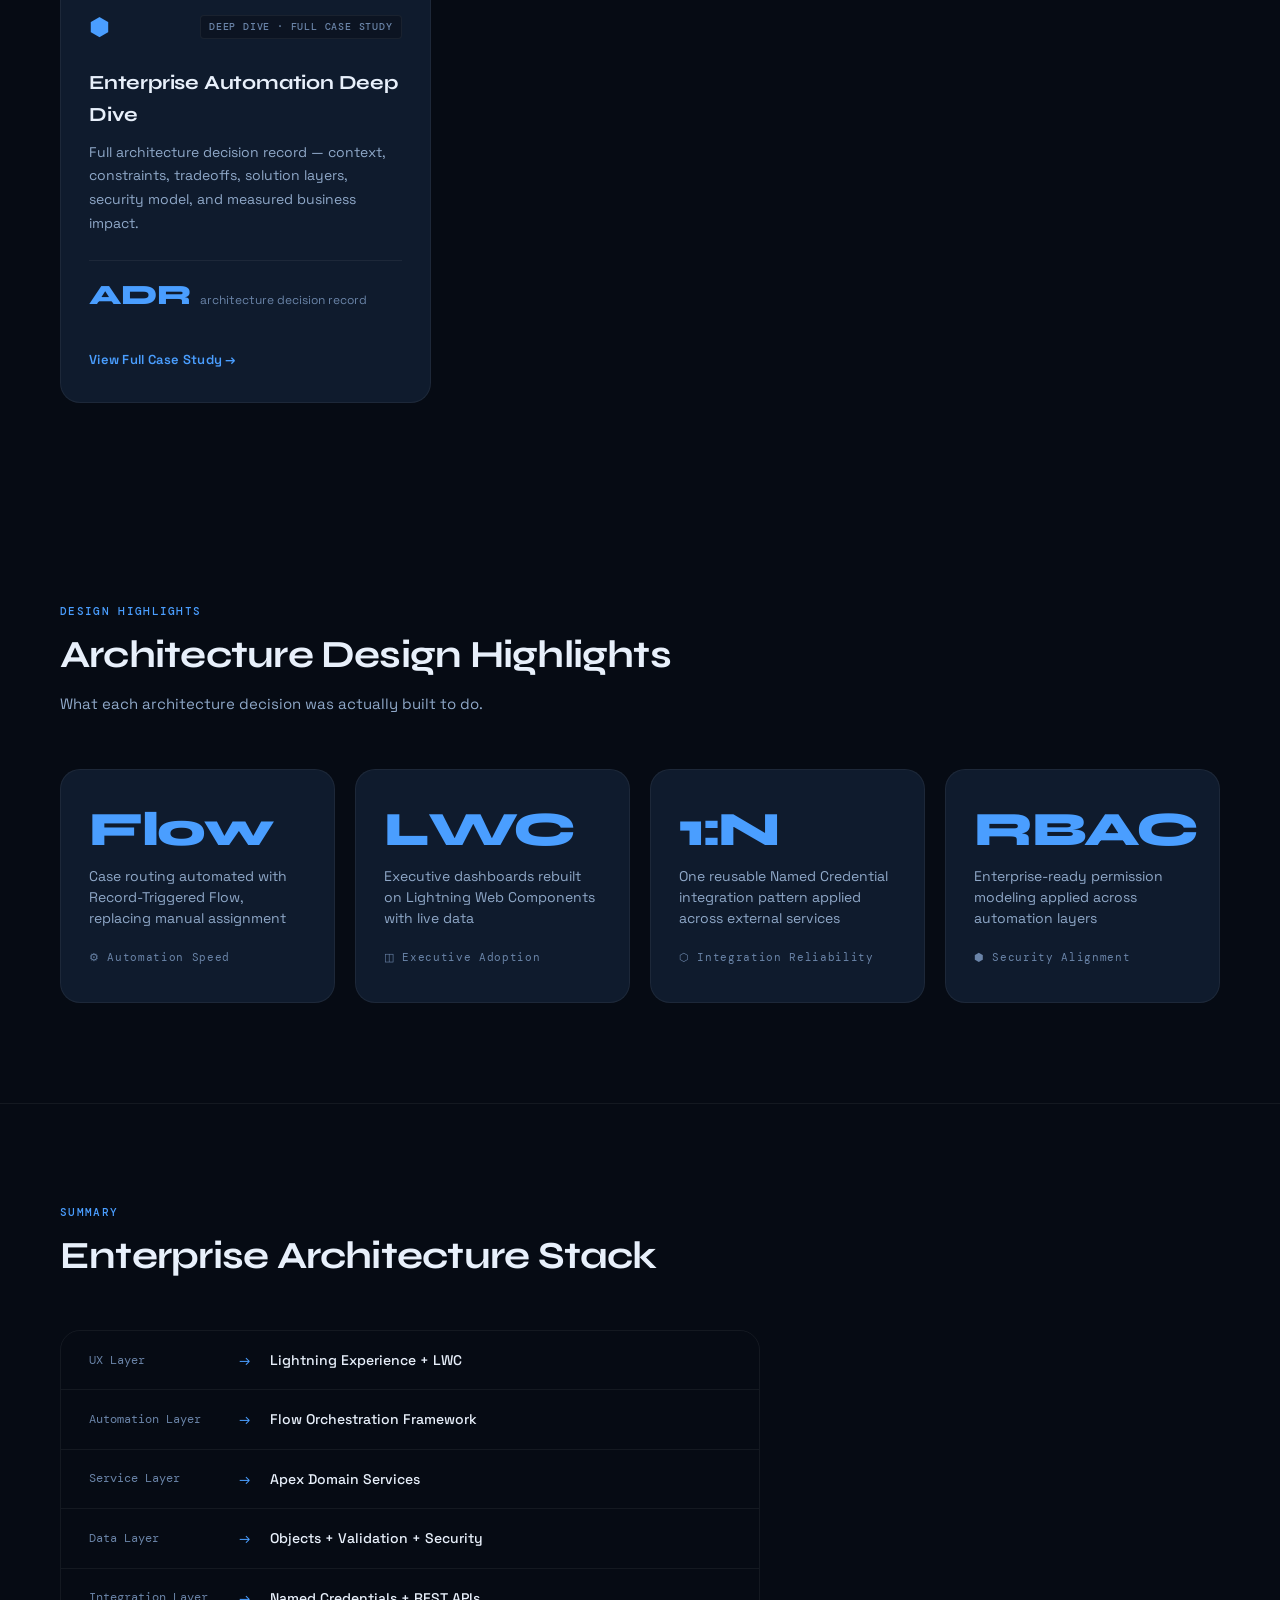
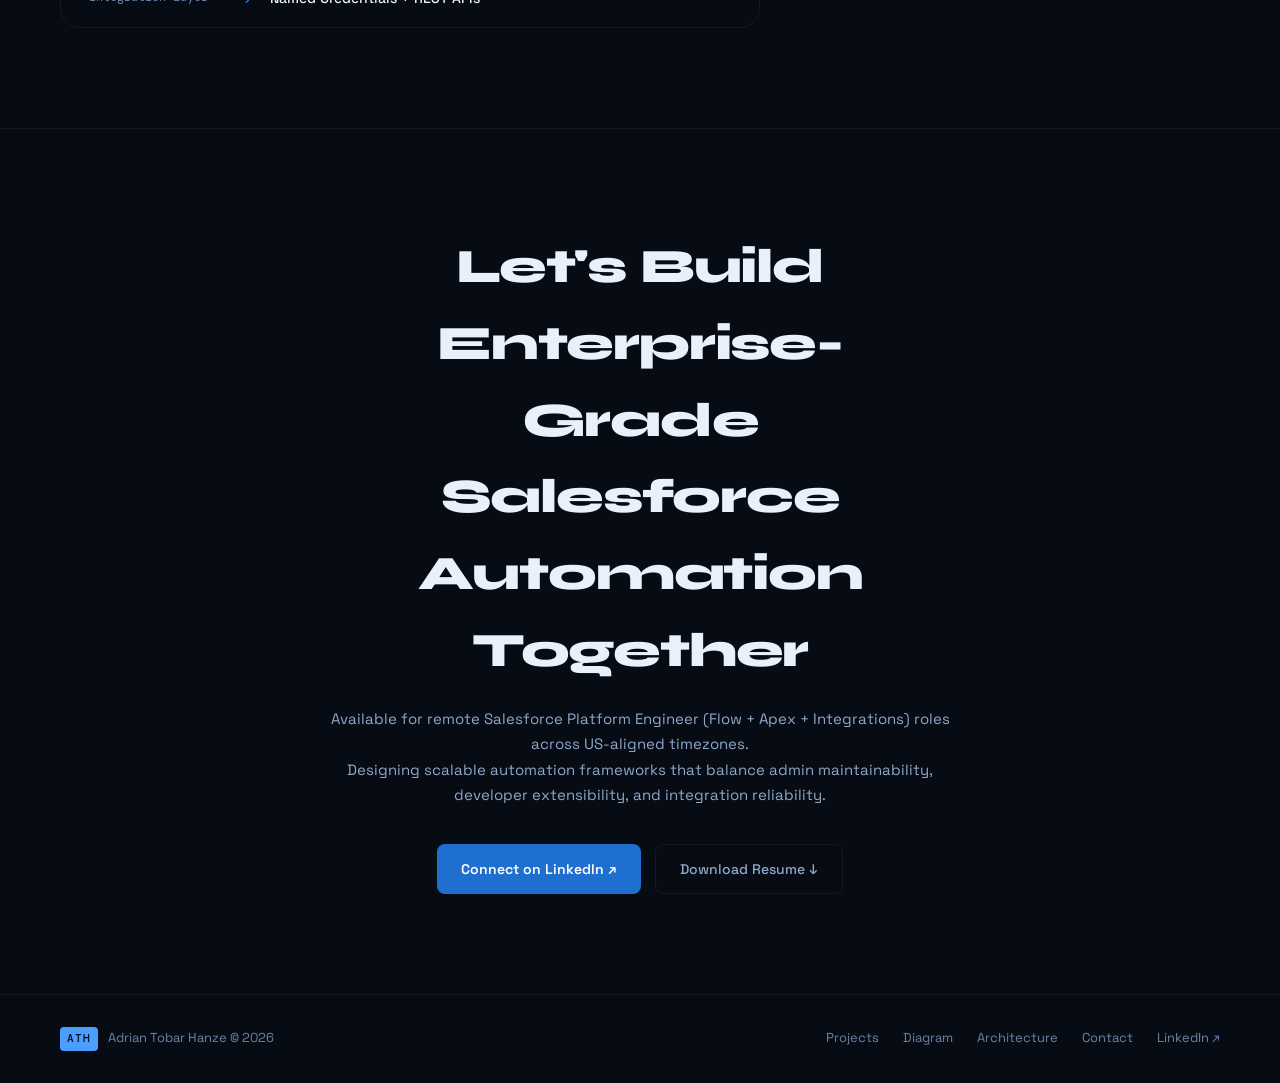
==== commit e6f26e15: "Phase 1: credibility, positioning, and accuracy corrections - Reposition Hero: "Salesforce Platform " ====
--- a/index.html
+++ b/index.html
@@ -3,13 +3,43 @@
 <head>
   <meta charset="UTF-8">
   <meta name="viewport" content="width=device-width, initial-scale=1.0">
-  <title>Adrian Tobar Hanze | Salesforce Platform Engineer</title>
+  <title>Adrian Tobar Hanze | Salesforce Technical Consultant</title>
+  <meta name="description" content="Salesforce Technical Consultant specializing in Flow automation, Apex, Lightning Web Components, sharing &amp; security architecture, and enterprise integrations. Platform Sharing and Visibility Architect · Platform Developer II.">
+  <link rel="canonical" href="https://adrian-salesforce-portfolio.vercel.app/">
+  <meta name="robots" content="index, follow">
+
+  <meta property="og:type" content="website">
+  <meta property="og:site_name" content="Adrian Tobar Hanze">
+  <meta property="og:title" content="Adrian Tobar Hanze | Salesforce Technical Consultant">
+  <meta property="og:description" content="Salesforce Technical Consultant specializing in Flow automation, Apex, LWC, sharing &amp; security architecture, and enterprise integrations.">
+  <meta property="og:url" content="https://adrian-salesforce-portfolio.vercel.app/">
+  <meta property="og:image" content="https://adrian-salesforce-portfolio.vercel.app/assets/profile.jpg">
+  <meta name="twitter:card" content="summary_large_image">
+  <meta name="twitter:title" content="Adrian Tobar Hanze | Salesforce Technical Consultant">
+  <meta name="twitter:description" content="Salesforce Technical Consultant specializing in Flow automation, Apex, LWC, sharing &amp; security architecture, and enterprise integrations.">
+  <meta name="twitter:image" content="https://adrian-salesforce-portfolio.vercel.app/assets/profile.jpg">
+
+  <link rel="icon" href="data:image/svg+xml,%3Csvg xmlns='http://www.w3.org/2000/svg' viewBox='0 0 64 64'%3E%3Crect width='64' height='64' rx='14' fill='%234a9eff'/%3E%3Ctext x='32' y='42' font-family='monospace' font-size='24' font-weight='700' fill='%23060b14' text-anchor='middle'%3EATH%3C/text%3E%3C/svg%3E">
+
   <link rel="preconnect" href="https://fonts.googleapis.com">
   <link rel="preconnect" href="https://fonts.gstatic.com" crossorigin>
   <link href="https://fonts.googleapis.com/css2?family=Syne:wght@400;500;600;700;800&family=Space+Grotesk:wght@300;400;500;600;700&family=DM+Mono:wght@300;400;500&display=swap" rel="stylesheet">
   <link rel="stylesheet" href="style.css">
+
+  <script type="application/ld+json">
+  {
+    "@context": "https://schema.org",
+    "@type": "Person",
+    "name": "Javier Adrian Tobar Hanze",
+    "url": "https://adrian-salesforce-portfolio.vercel.app/",
+    "jobTitle": "Salesforce Technical Consultant",
+    "sameAs": ["https://www.linkedin.com/in/adrian-tobar-hanze/"],
+    "knowsAbout": ["Salesforce", "Apex", "Lightning Web Components", "Flow", "Salesforce Security Architecture", "Salesforce Integrations"]
+  }
+  </script>
 </head>
 <body>
+  <a class="skip-link" href="#main-content">Skip to content</a>
 
   <!-- ═══ NAVBAR ═══ -->
   <nav id="navbar" class="nav">
@@ -53,19 +83,20 @@
     </div>
   </nav>
 
+  <main id="main-content">
   <!-- ═══ HERO ═══ -->
   <section class="hero reveal">
     <div class="hero-content">
       <div class="hero-eyebrow">
-        <span class="eyebrow-tag" data-i18n="idx.hero.eyebrow">Salesforce Platform Engineer</span>
-        <div id="cert-rotator" class="cert-rotator">Salesforce Certified Administrator</div>
+        <span class="eyebrow-tag" data-i18n="idx.hero.eyebrow">Salesforce Technical Consultant</span>
+        <div id="cert-rotator" class="cert-rotator">Salesforce Certified Platform Sharing and Visibility Architect</div>
       </div>
       <h1 class="hero-headline" data-i18n-html="headline">
-        Architect-Level Automation<br>
-        for Enterprise Scale
+        I design Salesforce systems<br>
+        built to hold up at scale.
       </h1>
       <p class="hero-sub" data-i18n="idx.hero.sub">
-        Flow orchestration · Apex service layers · Enterprise integrations · Sales Cloud environments
+        Flow and Apex where each earns its place · sharing designed around the org, not a template · integrations that fail loudly, not silently.
       </p>
       <div class="hero-cta-group">
         <a href="#projects" class="btn-primary" data-i18n="idx.hero.ctaProjects">View Architecture Projects</a>
@@ -90,47 +121,47 @@
       <h2 class="section-title" data-i18n="idx.certs.title">Salesforce Certifications</h2>
     </div>
     <div class="certs-grid">
+      <div class="cert-card cert-priority">
+        <div class="cert-img-wrap">
+          <img src="assets/certifications/Platform%20Sharing%20and%20Visibility%20Architect.png" alt="Platform Sharing and Visibility Architect" width="240" height="235" loading="lazy" onerror="this.parentElement.innerHTML='<div class=cert-fallback>Sharing &amp; Visibility</div>'">
+        </div>
+        <span class="cert-name">Platform Sharing and Visibility Architect</span>
+      </div>
+      <div class="cert-card cert-priority">
+        <div class="cert-img-wrap">
+          <img src="assets/certifications/Platform%20Developer%20II.png" alt="Platform Developer II" width="240" height="235" loading="lazy" onerror="this.parentElement.innerHTML='<div class=cert-fallback>Dev II</div>'">
+        </div>
+        <span class="cert-name">Platform Developer II</span>
+      </div>
       <div class="cert-card">
         <div class="cert-img-wrap">
-          <img src="assets/certifications/Platform%20Administrator.png" alt="Platform Administrator" onerror="this.parentElement.innerHTML='<div class=cert-fallback>Admin</div>'">
-        </div>
-        <span class="cert-name">Platform Administrator</span>
+          <img src="assets/certifications/Platform%20App%20Builder.png" alt="Platform App Builder" width="240" height="235" loading="lazy" onerror="this.parentElement.innerHTML='<div class=cert-fallback>App Builder</div>'">
+        </div>
+        <span class="cert-name">Platform App Builder</span>
       </div>
       <div class="cert-card">
         <div class="cert-img-wrap">
-          <img src="assets/certifications/Platform%20App%20Builder.png" alt="Platform App Builder" onerror="this.parentElement.innerHTML='<div class=cert-fallback>App Builder</div>'">
-        </div>
-        <span class="cert-name">Platform App Builder</span>
+          <img src="assets/certifications/Platform%20Developer.png" alt="Platform Developer I" width="240" height="235" loading="lazy" onerror="this.parentElement.innerHTML='<div class=cert-fallback>Dev I</div>'">
+        </div>
+        <span class="cert-name">Platform Developer I</span>
       </div>
       <div class="cert-card">
         <div class="cert-img-wrap">
-          <img src="assets/certifications/Platform%20Developer.png" alt="Platform Developer I" onerror="this.parentElement.innerHTML='<div class=cert-fallback>Dev I</div>'">
-        </div>
-        <span class="cert-name">Platform Developer I</span>
+          <img src="assets/certifications/Agentforce%20Specialist.png" alt="Agentforce Specialist" width="240" height="235" loading="lazy" onerror="this.parentElement.innerHTML='<div class=cert-fallback>Agentforce</div>'">
+        </div>
+        <span class="cert-name">Agentforce Specialist</span>
       </div>
       <div class="cert-card">
         <div class="cert-img-wrap">
-          <img src="assets/certifications/Platform%20Developer%20II.png" alt="Platform Developer II" onerror="this.parentElement.innerHTML='<div class=cert-fallback>Dev II</div>'">
-        </div>
-        <span class="cert-name">Platform Developer II</span>
+          <img src="assets/certifications/Platform%20Administrator.png" alt="Platform Administrator" width="240" height="235" loading="lazy" onerror="this.parentElement.innerHTML='<div class=cert-fallback>Admin</div>'">
+        </div>
+        <span class="cert-name">Platform Administrator</span>
       </div>
       <div class="cert-card">
         <div class="cert-img-wrap">
-          <img src="assets/certifications/Platform%20Foundations.png" alt="Platform Foundations" onerror="this.parentElement.innerHTML='<div class=cert-fallback>Foundations</div>'">
+          <img src="assets/certifications/Platform%20Foundations.png" alt="Platform Foundations" width="240" height="235" loading="lazy" onerror="this.parentElement.innerHTML='<div class=cert-fallback>Foundations</div>'">
         </div>
         <span class="cert-name">Platform Foundations</span>
-      </div>
-      <div class="cert-card">
-        <div class="cert-img-wrap">
-          <img src="assets/certifications/Agentforce%20Specialist.png" alt="Agentforce Specialist" onerror="this.parentElement.innerHTML='<div class=cert-fallback>Agentforce</div>'">
-        </div>
-        <span class="cert-name">Agentforce Specialist</span>
-      </div>
-      <div class="cert-card">
-        <div class="cert-img-wrap">
-          <img src="assets/certifications/SF-Certified_Plat-Sharing-and-Vis-Arch.png" alt="Sharing and Visibility Architect" onerror="this.parentElement.innerHTML='<div class=cert-fallback>Sharing &amp; Visibility</div>'">
-        </div>
-        <span class="cert-name">Sharing and Visibility Architect</span>
       </div>
     </div>
   </section>
@@ -480,8 +511,8 @@
         <h3 data-i18n="idx.projects.card1.title">Case Automation Architecture</h3>
         <p data-i18n="idx.projects.card1.desc">Automated routing strategy designed to reduce manual workload and accelerate SLA response time with reusable assignment logic services.</p>
         <div class="project-metric">
-          <span class="metric-num">40%</span>
-          <span class="metric-label" data-i18n="idx.projects.card1.metricLabel">routing time reduction</span>
+          <span class="metric-num">3</span>
+          <span class="metric-label" data-i18n="idx.projects.card1.metricLabel">escalation tiers automated</span>
         </div>
         <span class="project-cta" data-i18n="common.viewArchitecture">View Architecture →</span>
       </a>
@@ -493,8 +524,8 @@
         <h3 data-i18n="idx.projects.card2.title">LWC Dashboard Architecture</h3>
         <p data-i18n="idx.projects.card2.desc">Executive-ready Lightning dashboards built for operational adoption with dynamic Apex data providers and role-based UI visibility strategy.</p>
         <div class="project-metric">
-          <span class="metric-num">3×</span>
-          <span class="metric-label" data-i18n="idx.projects.card2.metricLabel">adoption improvement</span>
+          <span class="metric-num">RT</span>
+          <span class="metric-label" data-i18n="idx.projects.card2.metricLabel">real-time data sync</span>
         </div>
         <span class="project-cta" data-i18n="common.viewArchitecture">View Architecture →</span>
       </a>
@@ -530,24 +561,24 @@
   <!-- ═══ METRICS ═══ -->
   <section class="section reveal">
     <div class="section-header">
-      <span class="section-tag" data-i18n="idx.metrics.tag">Impact</span>
-      <h2 class="section-title" data-i18n="metricsTitle">Architecture Metrics Impact</h2>
-      <p class="section-intro" data-i18n="idx.metrics.intro">Architecture decisions measured through operational effectiveness outcomes.</p>
+      <span class="section-tag" data-i18n="idx.metrics.tag">Design Highlights</span>
+      <h2 class="section-title" data-i18n="metricsTitle">Architecture Design Highlights</h2>
+      <p class="section-intro" data-i18n="idx.metrics.intro">What each architecture decision was actually built to do.</p>
     </div>
     <div class="metrics-grid">
       <div class="metric-card reveal">
-        <div class="metric-num">65%</div>
-        <div class="metric-label" data-i18n="idx.metrics.card1.label">Manual routing workload reduced via Flow automation</div>
+        <div class="metric-num">Flow</div>
+        <div class="metric-label" data-i18n="idx.metrics.card1.label">Case routing automated with Record-Triggered Flow, replacing manual assignment</div>
         <div class="metric-domain" data-i18n="idx.metrics.card1.domain">⚙ Automation Speed</div>
       </div>
       <div class="metric-card reveal">
-        <div class="metric-num">3×</div>
-        <div class="metric-label" data-i18n="idx.metrics.card2.label">Executive dashboard visibility adoption improved</div>
+        <div class="metric-num">LWC</div>
+        <div class="metric-label" data-i18n="idx.metrics.card2.label">Executive dashboards rebuilt on Lightning Web Components with live data</div>
         <div class="metric-domain" data-i18n="idx.metrics.card2.domain">◫ Executive Adoption</div>
       </div>
       <div class="metric-card reveal">
-        <div class="metric-num">100%</div>
-        <div class="metric-label" data-i18n="idx.metrics.card3.label">Reusable Named Credential architecture deployed across services</div>
+        <div class="metric-num">1:N</div>
+        <div class="metric-label" data-i18n="idx.metrics.card3.label">One reusable Named Credential integration pattern applied across external services</div>
         <div class="metric-domain" data-i18n="idx.metrics.card3.domain">⬡ Integration Reliability</div>
       </div>
       <div class="metric-card reveal">
@@ -585,6 +616,8 @@
     </div>
   </section>
 
+  </main>
+
   <!-- ═══ FOOTER ═══ -->
   <footer class="footer">
     <div class="footer-inner">
--- a/style.css
+++ b/style.css
@@ -41,7 +41,6 @@
   font-size: 16px;
   line-height: 1.6;
   overflow-x: hidden;
-  overflow-wrap: break-word;
 }
 a { text-decoration: none; color: inherit; }
 ul { list-style: none; }
@@ -52,6 +51,28 @@
   outline: 2px solid var(--accent);
   outline-offset: 2px;
   border-radius: var(--radius-sm);
+}
+
+/* ─── SKIP LINK ─── */
+.skip-link {
+  position: absolute; left: 0; top: -60px;
+  background: var(--accent); color: #fff;
+  padding: 10px 18px; font-size: 14px; font-weight: 600;
+  border-radius: 0 0 8px 0; z-index: 2000;
+  transition: top 0.2s ease;
+}
+.skip-link:focus { top: 0; }
+
+/* ─── REDUCED MOTION ─── */
+@media (prefers-reduced-motion: reduce) {
+  html { scroll-behavior: auto; }
+  *, *::before, *::after {
+    animation-duration: 0.001ms !important;
+    animation-iteration-count: 1 !important;
+    transition-duration: 0.001ms !important;
+    scroll-behavior: auto !important;
+  }
+  .reveal { opacity: 1; transform: none; }
 }
 
 /* ─── BACKGROUND ─── */
@@ -184,9 +205,10 @@
 }
 .hero-headline {
   font-family: var(--font-display);
-  font-size: clamp(40px,5vw,68px); font-weight: 800;
+  font-size: clamp(22px,3.2vw,56px); font-weight: 800;
   line-height: 1.08; letter-spacing: -0.02em;
   color: var(--text-primary); margin-bottom: 24px;
+  overflow-wrap: normal;
 }
 .hero-sub {
   font-size: 15px; color: var(--text-secondary); line-height: 1.7;
@@ -270,6 +292,8 @@
   transform: translateY(-4px);
   background: rgba(74,158,255,0.04);
 }
+.cert-card.cert-priority { border-color: rgba(74,158,255,0.28); }
+.cert-card.cert-priority .cert-name { color: var(--text-primary); font-weight: 600; }
 .cert-img-wrap {
   width: 80px; height: 80px;
   display: flex; align-items: center; justify-content: center;
@@ -448,7 +472,7 @@
 .gov-title {
   font-family: var(--font-mono); font-size: 11px; font-weight: 500;
   letter-spacing: 0.08em; text-transform: uppercase; color: var(--text-muted);
-  flex-shrink: 0;
+  flex-shrink: 1; min-width: 0; max-width: 100%;
 }
 .gov-pillars { display: flex; flex-wrap: wrap; gap: 8px; }
 .gov-pill {
@@ -597,8 +621,9 @@
 .cta-inner { max-width: 640px; margin: 0 auto; text-align: center; }
 .cta-headline {
   font-family: var(--font-display);
-  font-size: clamp(28px,4vw,48px); font-weight: 800;
+  font-size: clamp(22px,4vw,48px); font-weight: 800;
   color: var(--text-primary); letter-spacing: -0.025em; margin-bottom: 16px;
+  overflow-wrap: normal;
 }
 .cta-sub { font-size: 15px; color: var(--text-secondary); margin-bottom: 36px; line-height: 1.7; }
 .cta-actions { display: flex; justify-content: center; gap: 14px; flex-wrap: wrap; }
@@ -688,7 +713,7 @@
   .nav-links { display: none; }
   .btn-back { display: none; }
   .nav-toggle { display: flex; }
-  .hero { flex-direction: column; align-items: flex-start; padding: 56px 24px; min-height: unset; gap: 36px; }
+  .hero { flex-direction: column; align-items: center; padding: 56px 24px; min-height: unset; gap: 36px; }
   .hero-content { max-width: 100%; }
   .hero-visual { align-self: stretch; }
   .hero-stack-preview { width: 100%; max-width: 360px; }
@@ -717,7 +742,6 @@
 @media (max-width: 600px) {
   .availability-badge span:last-child { display: none; }
   .logo-name { display: none; }
-  .hero-headline { font-size: 34px; }
   .diag-node { min-width: 80px; }
   .diag-connector { display: none; }
   .diagram-nodes { justify-content: stretch; }
@@ -731,7 +755,6 @@
   .nav-right { gap: 8px; }
   .hero { padding: 40px 16px; }
   .section { padding: 40px 16px; }
-  .hero-headline { font-size: 28px; }
   .certs-grid { grid-template-columns: repeat(auto-fill, minmax(100px, 1fr)); }
   .diag-node { flex: 1 1 100%; }
 }
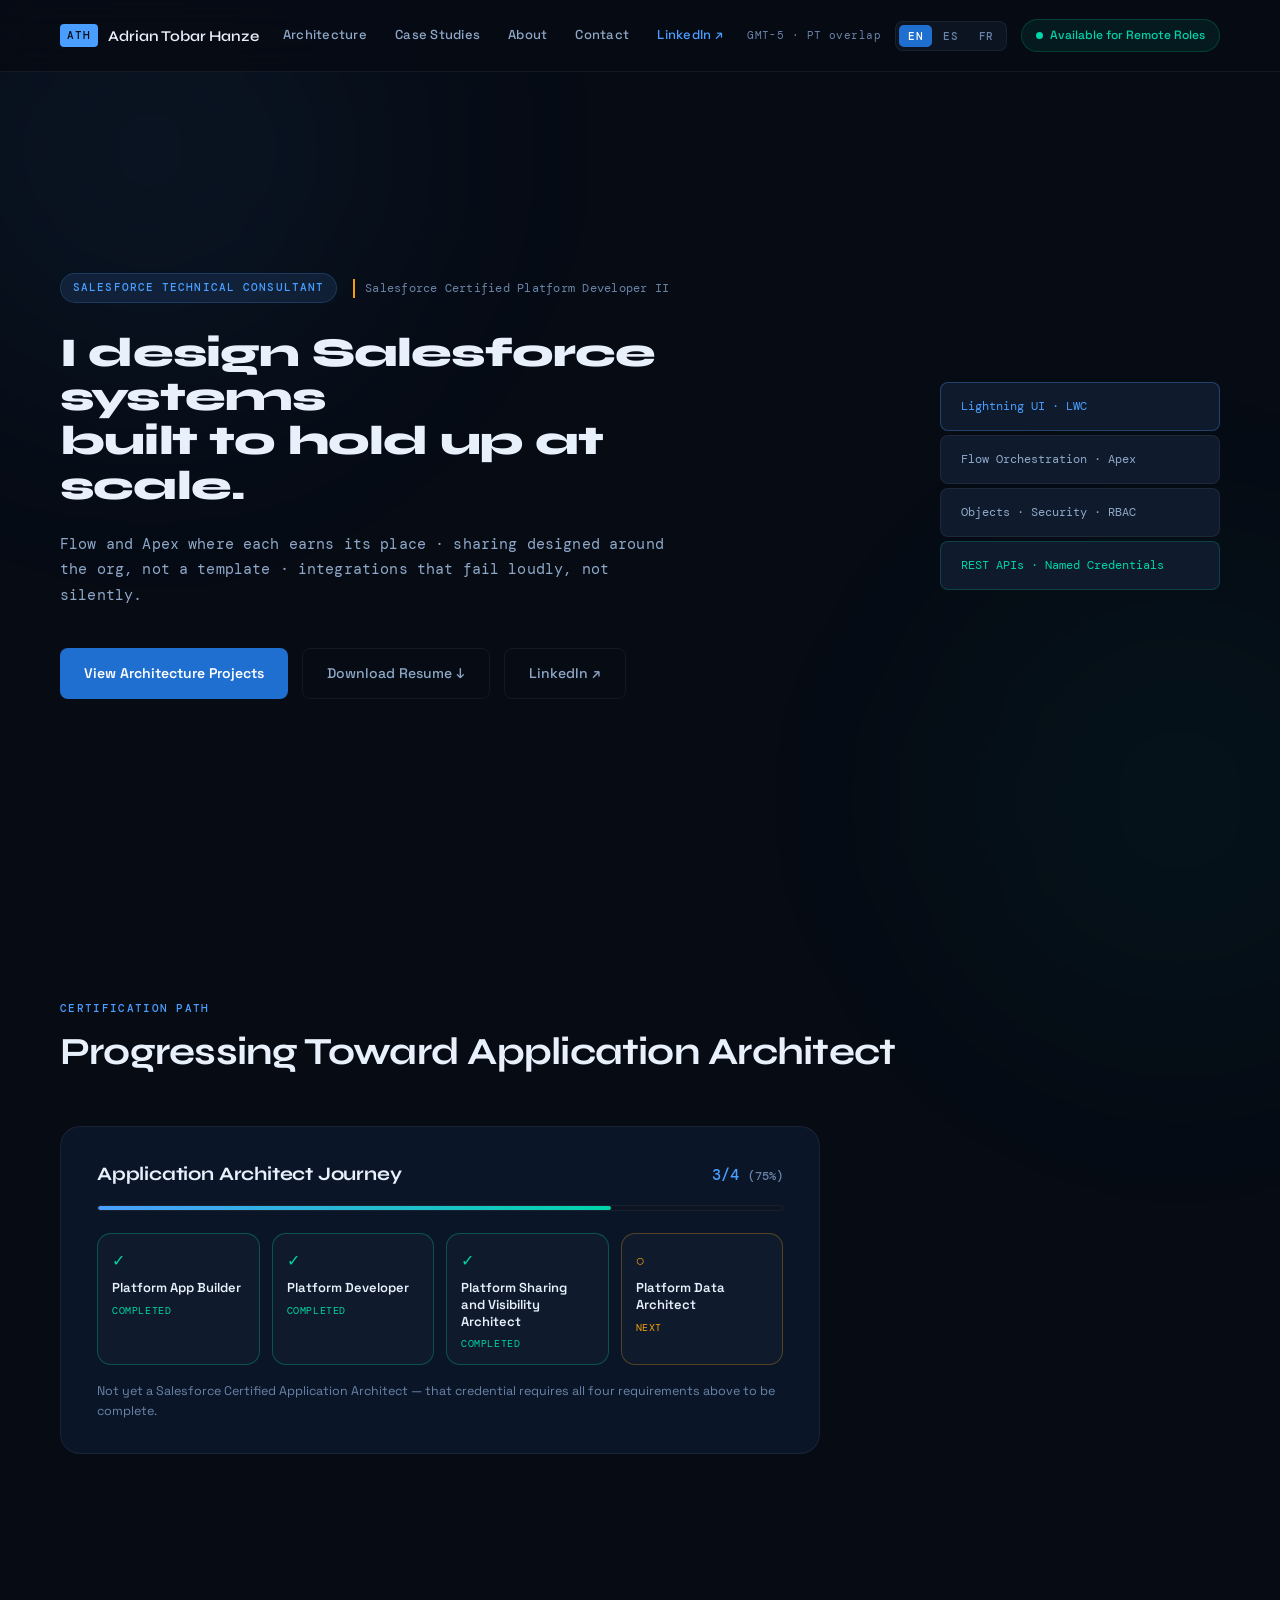
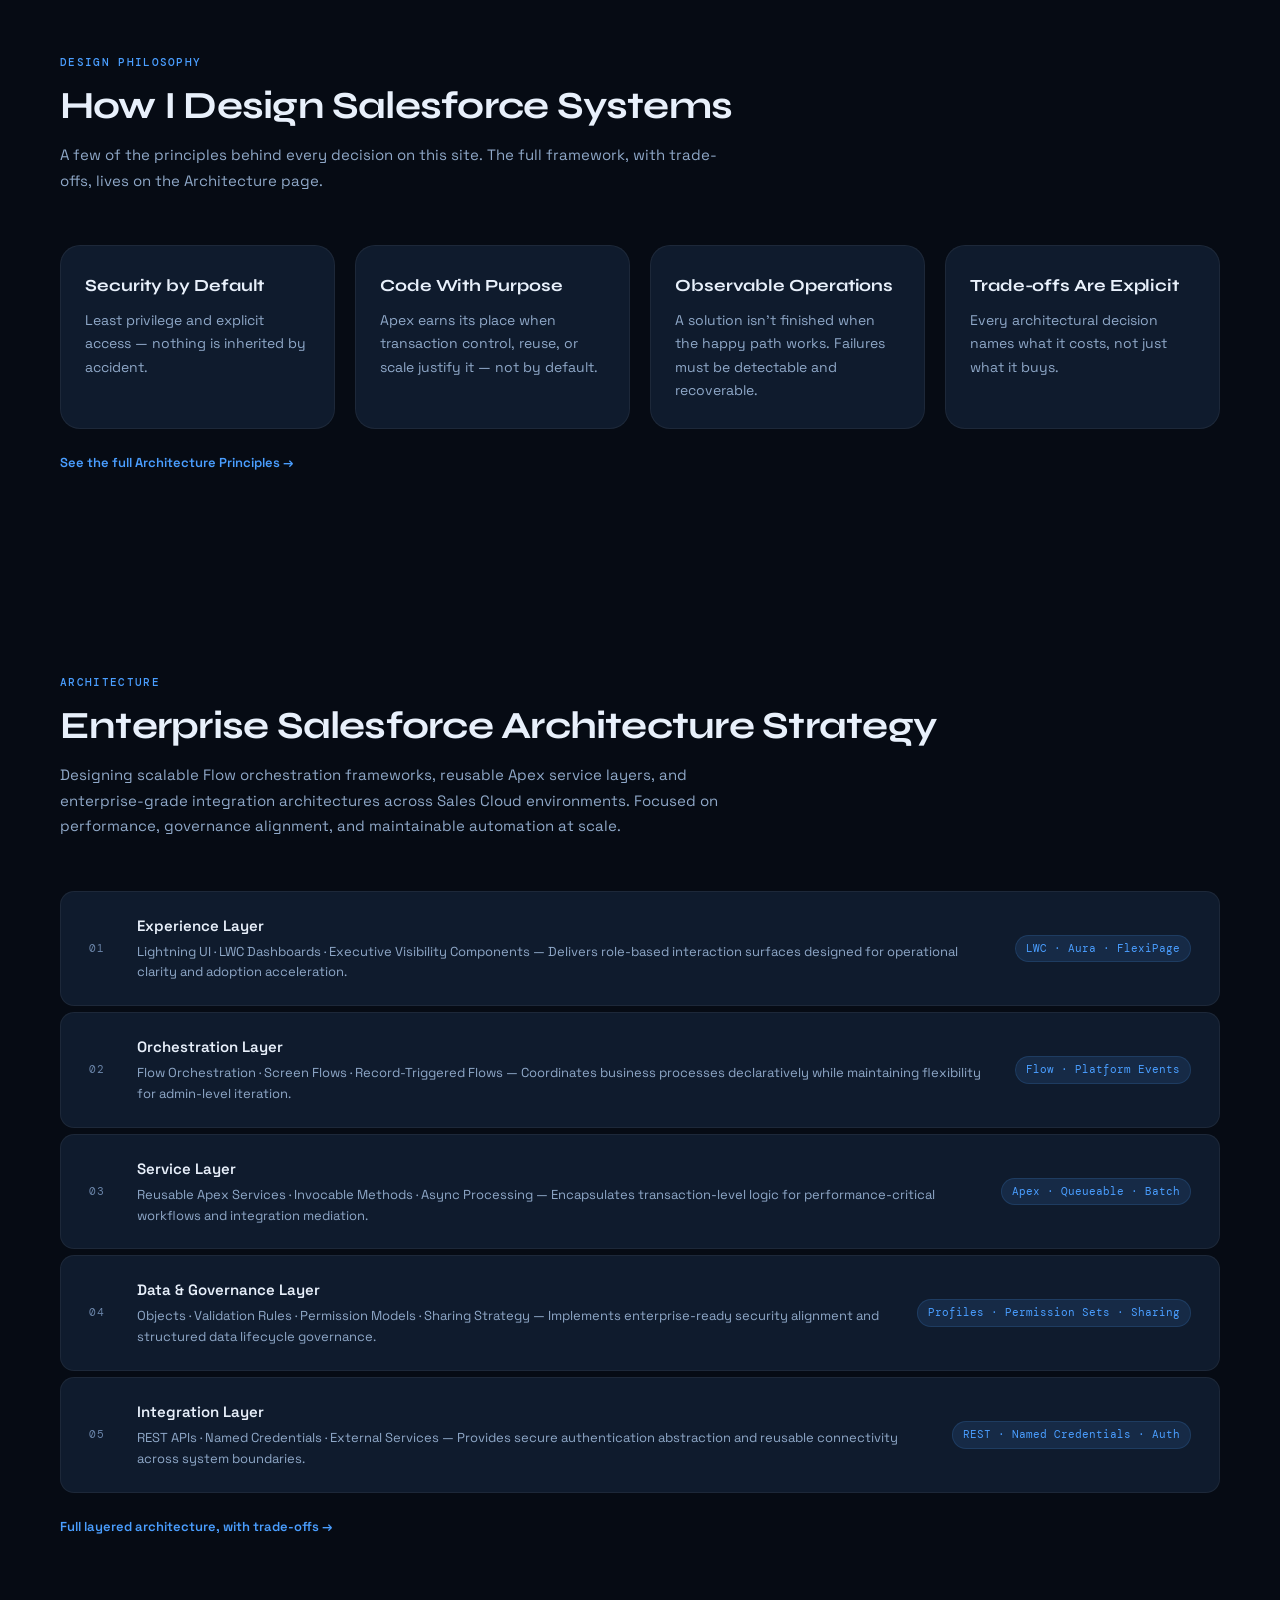
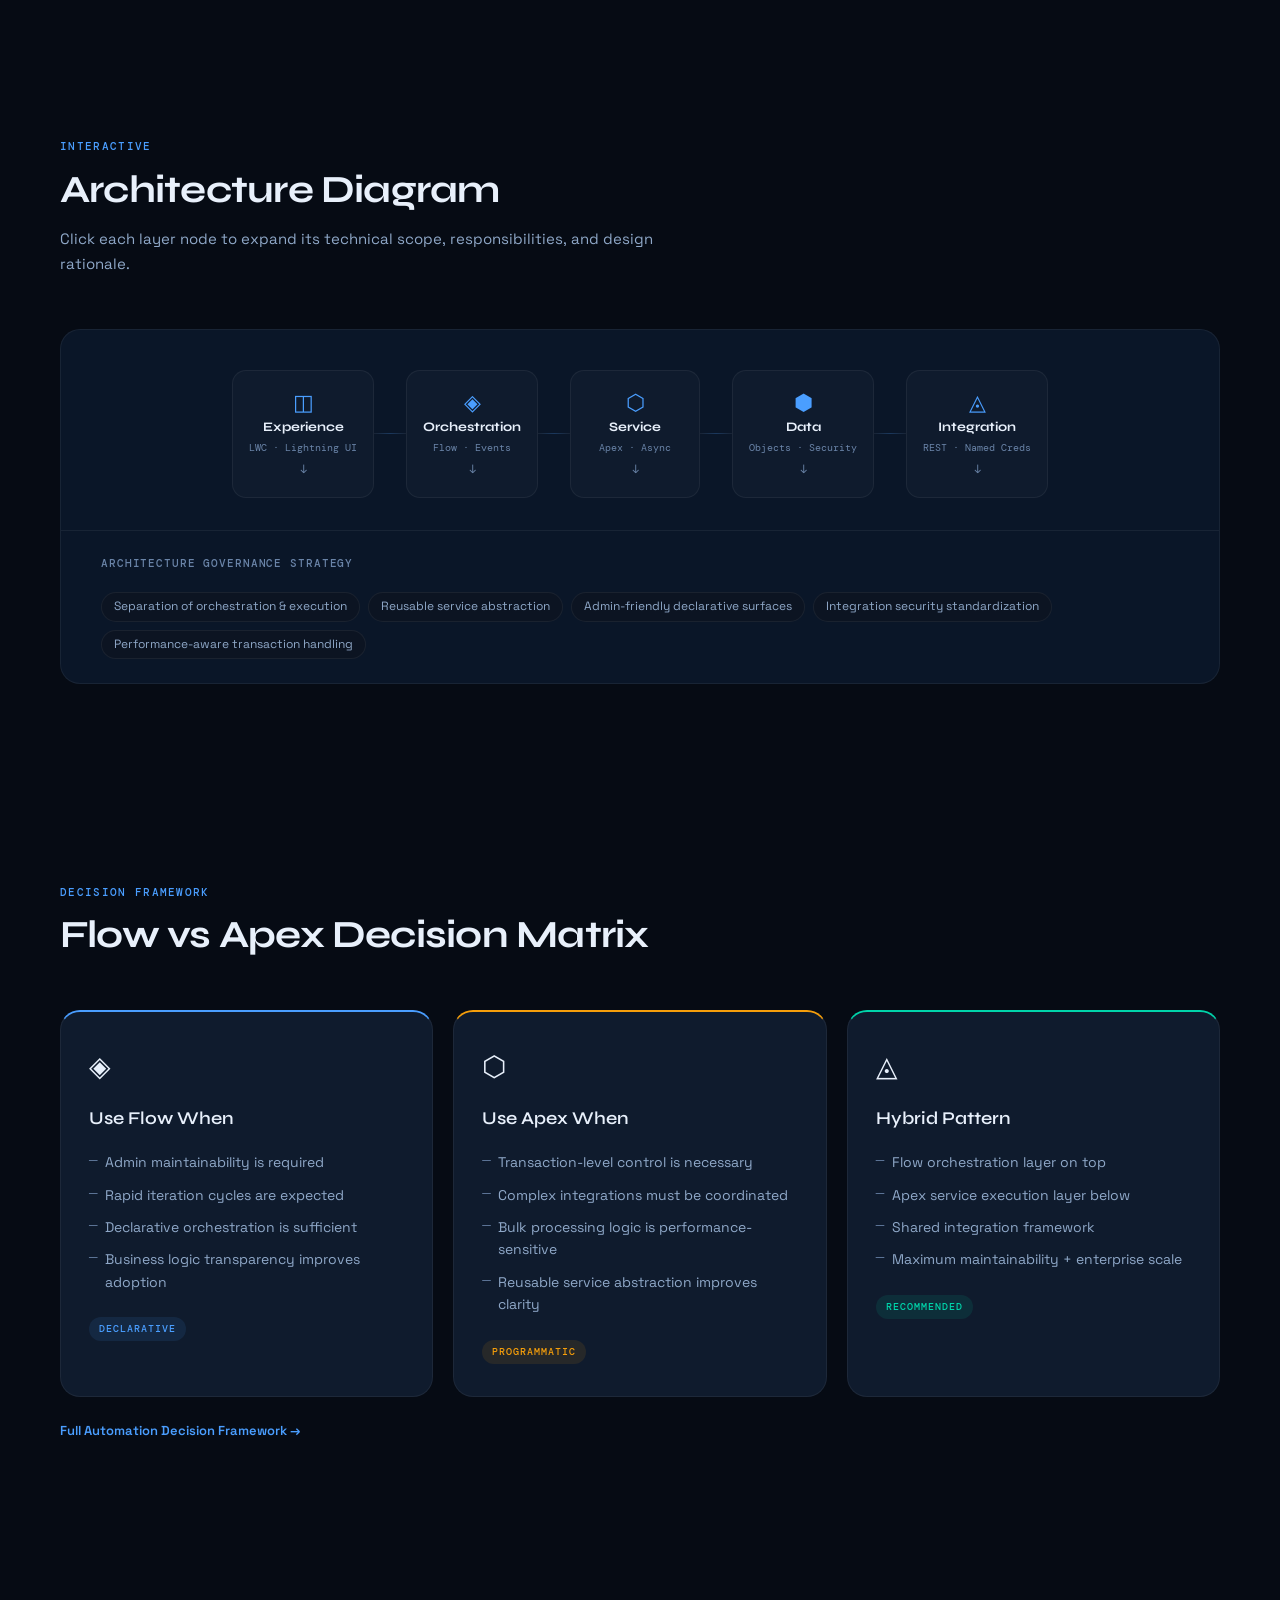
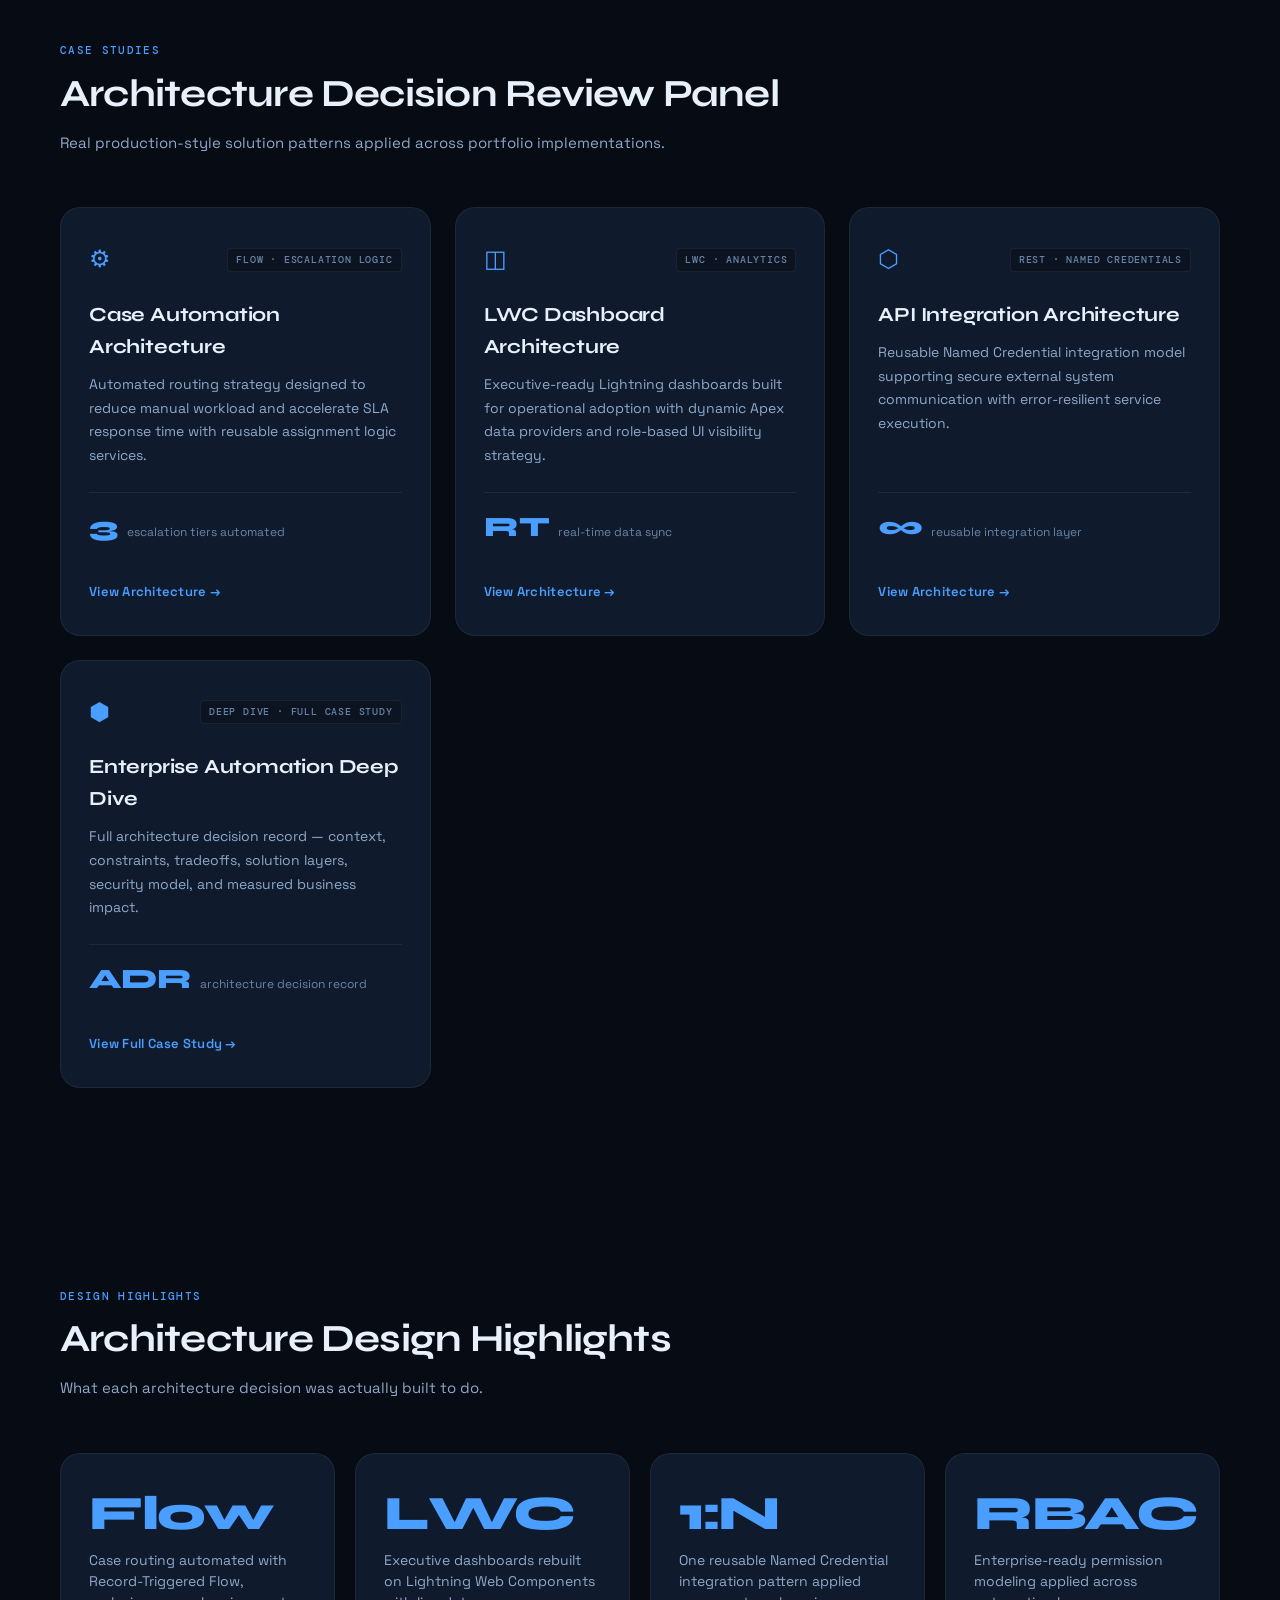
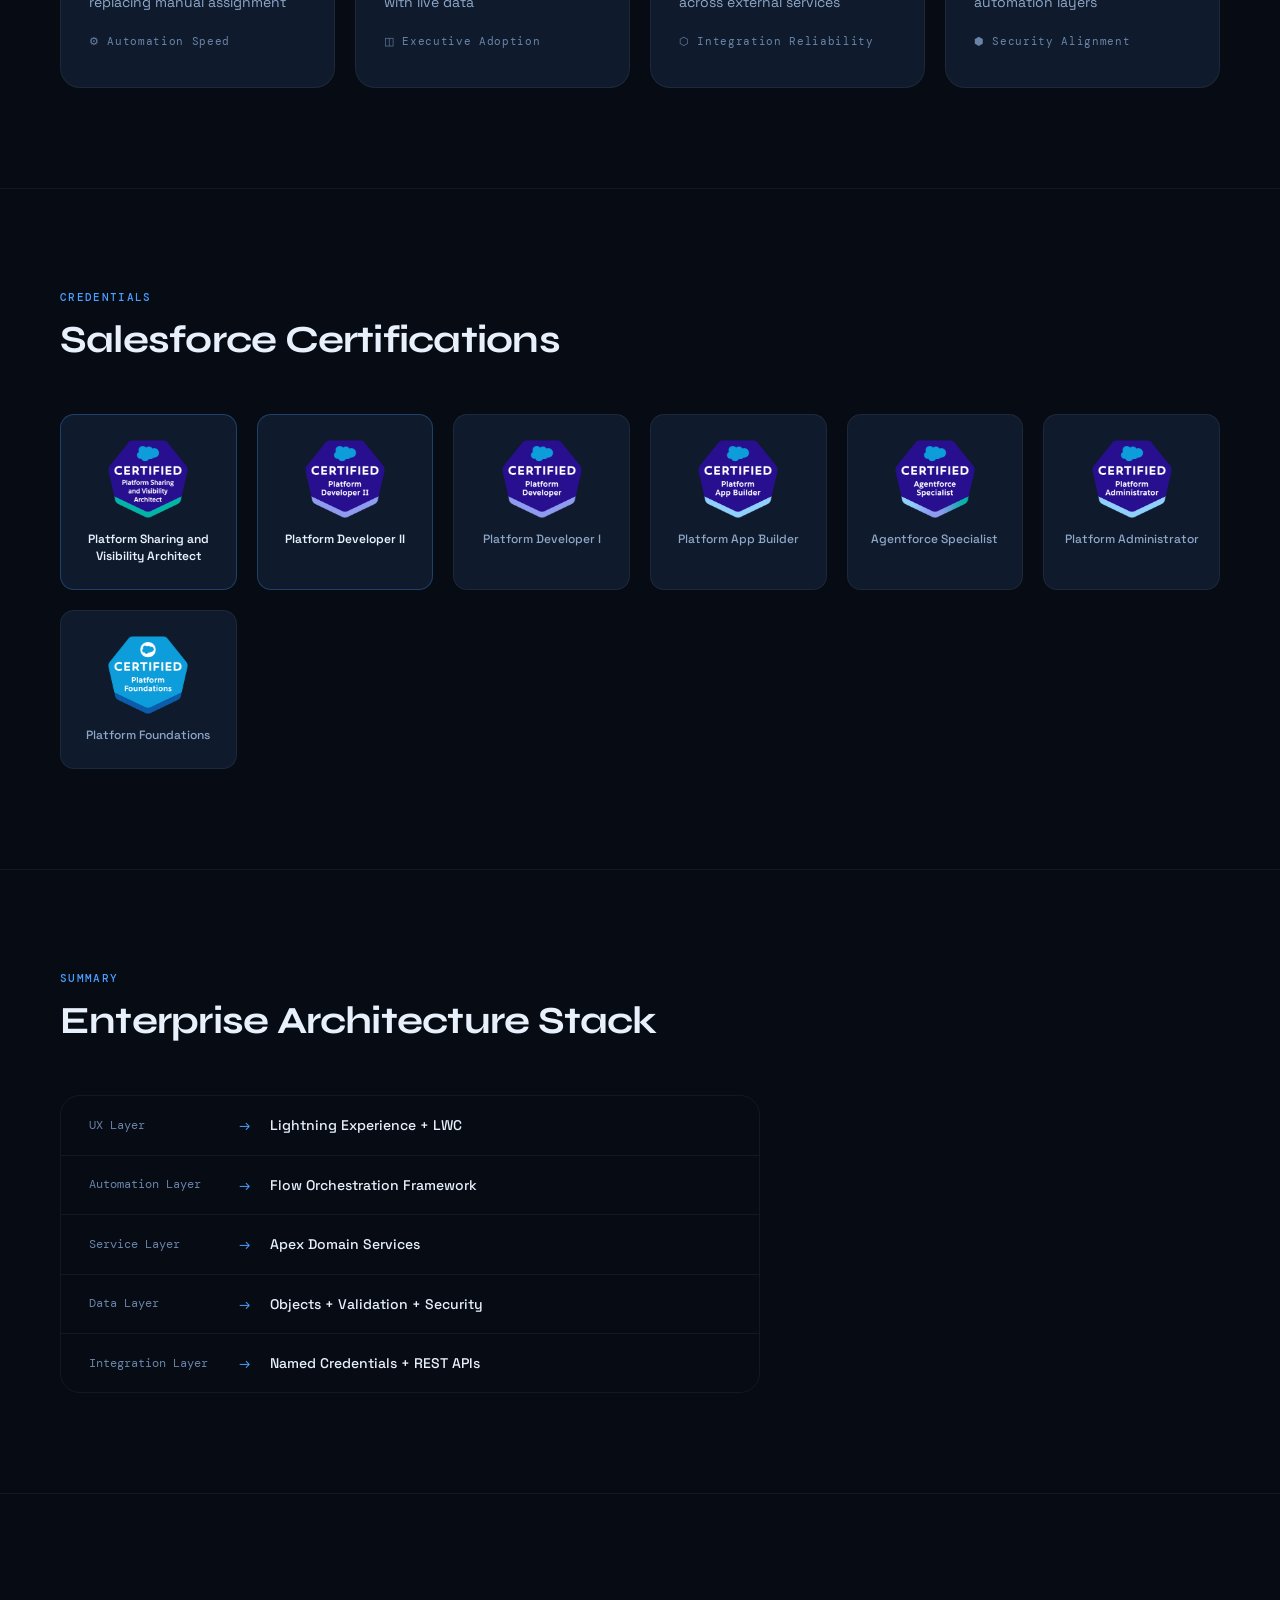
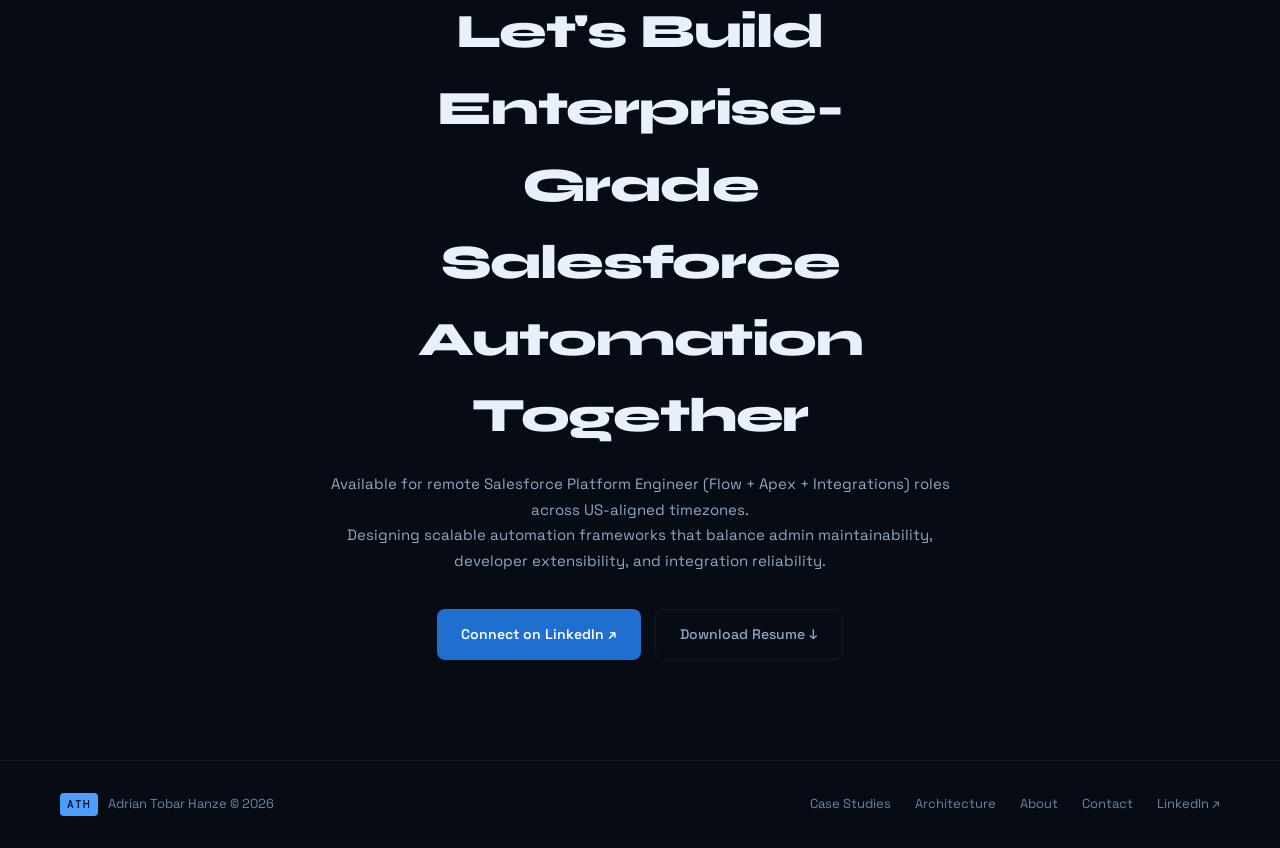
==== commit a40e0f33: "Phase 2: data-driven certifications, Architect Journey, and Architecture/About pages - Introduce a s" ====
--- a/index.html
+++ b/index.html
@@ -13,11 +13,13 @@
   <meta property="og:title" content="Adrian Tobar Hanze | Salesforce Technical Consultant">
   <meta property="og:description" content="Salesforce Technical Consultant specializing in Flow automation, Apex, LWC, sharing &amp; security architecture, and enterprise integrations.">
   <meta property="og:url" content="https://adrian-salesforce-portfolio.vercel.app/">
-  <meta property="og:image" content="https://adrian-salesforce-portfolio.vercel.app/assets/profile.jpg">
+  <meta property="og:image" content="https://adrian-salesforce-portfolio.vercel.app/assets/og-image.png">
+  <meta property="og:image:width" content="1200">
+  <meta property="og:image:height" content="630">
   <meta name="twitter:card" content="summary_large_image">
   <meta name="twitter:title" content="Adrian Tobar Hanze | Salesforce Technical Consultant">
   <meta name="twitter:description" content="Salesforce Technical Consultant specializing in Flow automation, Apex, LWC, sharing &amp; security architecture, and enterprise integrations.">
-  <meta name="twitter:image" content="https://adrian-salesforce-portfolio.vercel.app/assets/profile.jpg">
+  <meta name="twitter:image" content="https://adrian-salesforce-portfolio.vercel.app/assets/og-image.png">
 
   <link rel="icon" href="data:image/svg+xml,%3Csvg xmlns='http://www.w3.org/2000/svg' viewBox='0 0 64 64'%3E%3Crect width='64' height='64' rx='14' fill='%234a9eff'/%3E%3Ctext x='32' y='42' font-family='monospace' font-size='24' font-weight='700' fill='%23060b14' text-anchor='middle'%3EATH%3C/text%3E%3C/svg%3E">
 
@@ -34,7 +36,15 @@
     "url": "https://adrian-salesforce-portfolio.vercel.app/",
     "jobTitle": "Salesforce Technical Consultant",
     "sameAs": ["https://www.linkedin.com/in/adrian-tobar-hanze/"],
-    "knowsAbout": ["Salesforce", "Apex", "Lightning Web Components", "Flow", "Salesforce Security Architecture", "Salesforce Integrations"]
+    "knowsAbout": ["Salesforce", "Apex", "Lightning Web Components", "Flow", "Salesforce Security Architecture", "Salesforce Integrations", "Salesforce Data Architecture"]
+  }
+  </script>
+  <script type="application/ld+json">
+  {
+    "@context": "https://schema.org",
+    "@type": "WebSite",
+    "name": "Adrian Tobar Hanze — Salesforce Technical Consultant",
+    "url": "https://adrian-salesforce-portfolio.vercel.app/"
   }
   </script>
 </head>
@@ -44,13 +54,15 @@
   <!-- ═══ NAVBAR ═══ -->
   <nav id="navbar" class="nav">
     <div class="logo">
-      <span class="logo-mark">ATH</span>
-      <span class="logo-name">Adrian Tobar Hanze</span>
+      <a href="index.html" style="display:flex;align-items:center;gap:10px;">
+        <span class="logo-mark">ATH</span>
+        <span class="logo-name">Adrian Tobar Hanze</span>
+      </a>
     </div>
     <div class="nav-links">
-      <a href="#architecture" data-i18n="nav.architecture">Architecture</a>
-      <a href="#arch-diagram" data-i18n="nav.diagram">Diagram</a>
-      <a href="#projects" data-i18n="nav.projects">Projects</a>
+      <a href="architecture.html" data-i18n="nav.architecture">Architecture</a>
+      <a href="#projects" data-i18n="nav.projects">Case Studies</a>
+      <a href="about.html" data-i18n="nav.about">About</a>
       <a href="#contact" data-i18n="nav.contact">Contact</a>
       <a href="https://www.linkedin.com/in/adrian-tobar-hanze/" target="_blank" class="nav-linkedin">LinkedIn ↗</a>
     </div>
@@ -70,9 +82,9 @@
       </button>
     </div>
     <div class="mobile-menu" id="mobileMenu">
-      <a href="#architecture" data-i18n="nav.architecture">Architecture</a>
-      <a href="#arch-diagram" data-i18n="nav.diagram">Diagram</a>
-      <a href="#projects" data-i18n="nav.projects">Projects</a>
+      <a href="architecture.html" data-i18n="nav.architecture">Architecture</a>
+      <a href="#projects" data-i18n="nav.projects">Case Studies</a>
+      <a href="about.html" data-i18n="nav.about">About</a>
       <a href="#contact" data-i18n="nav.contact">Contact</a>
       <a href="https://www.linkedin.com/in/adrian-tobar-hanze/" target="_blank" class="nav-linkedin">LinkedIn ↗</a>
       <div class="mobile-menu-langs">
@@ -114,56 +126,72 @@
     </div>
   </section>
 
-  <!-- ═══ CERTIFICATIONS ═══ -->
-  <section class="section section-certs reveal">
-    <div class="section-header">
-      <span class="section-tag" data-i18n="idx.certs.tag">Credentials</span>
-      <h2 class="section-title" data-i18n="idx.certs.title">Salesforce Certifications</h2>
-    </div>
-    <div class="certs-grid">
-      <div class="cert-card cert-priority">
-        <div class="cert-img-wrap">
-          <img src="assets/certifications/Platform%20Sharing%20and%20Visibility%20Architect.png" alt="Platform Sharing and Visibility Architect" width="240" height="235" loading="lazy" onerror="this.parentElement.innerHTML='<div class=cert-fallback>Sharing &amp; Visibility</div>'">
-        </div>
-        <span class="cert-name">Platform Sharing and Visibility Architect</span>
-      </div>
-      <div class="cert-card cert-priority">
-        <div class="cert-img-wrap">
-          <img src="assets/certifications/Platform%20Developer%20II.png" alt="Platform Developer II" width="240" height="235" loading="lazy" onerror="this.parentElement.innerHTML='<div class=cert-fallback>Dev II</div>'">
-        </div>
-        <span class="cert-name">Platform Developer II</span>
-      </div>
-      <div class="cert-card">
-        <div class="cert-img-wrap">
-          <img src="assets/certifications/Platform%20App%20Builder.png" alt="Platform App Builder" width="240" height="235" loading="lazy" onerror="this.parentElement.innerHTML='<div class=cert-fallback>App Builder</div>'">
-        </div>
-        <span class="cert-name">Platform App Builder</span>
-      </div>
-      <div class="cert-card">
-        <div class="cert-img-wrap">
-          <img src="assets/certifications/Platform%20Developer.png" alt="Platform Developer I" width="240" height="235" loading="lazy" onerror="this.parentElement.innerHTML='<div class=cert-fallback>Dev I</div>'">
-        </div>
-        <span class="cert-name">Platform Developer I</span>
-      </div>
-      <div class="cert-card">
-        <div class="cert-img-wrap">
-          <img src="assets/certifications/Agentforce%20Specialist.png" alt="Agentforce Specialist" width="240" height="235" loading="lazy" onerror="this.parentElement.innerHTML='<div class=cert-fallback>Agentforce</div>'">
-        </div>
-        <span class="cert-name">Agentforce Specialist</span>
-      </div>
-      <div class="cert-card">
-        <div class="cert-img-wrap">
-          <img src="assets/certifications/Platform%20Administrator.png" alt="Platform Administrator" width="240" height="235" loading="lazy" onerror="this.parentElement.innerHTML='<div class=cert-fallback>Admin</div>'">
-        </div>
-        <span class="cert-name">Platform Administrator</span>
-      </div>
-      <div class="cert-card">
-        <div class="cert-img-wrap">
-          <img src="assets/certifications/Platform%20Foundations.png" alt="Platform Foundations" width="240" height="235" loading="lazy" onerror="this.parentElement.innerHTML='<div class=cert-fallback>Foundations</div>'">
-        </div>
-        <span class="cert-name">Platform Foundations</span>
-      </div>
-    </div>
+  <!-- ═══ APPLICATION ARCHITECT JOURNEY ═══ -->
+  <section class="section reveal">
+    <div class="section-header">
+      <span class="section-tag" data-i18n="idx.aj.tag">Certification Path</span>
+      <h2 class="section-title" data-i18n="idx.aj.sectionTitle">Progressing Toward Application Architect</h2>
+    </div>
+    <!-- ARCHITECT_JOURNEY:START -->
+      <div class="architect-journey">
+        <div class="aj-head">
+          <span class="aj-title" data-i18n="idx.aj.title">Application Architect Journey</span>
+          <span class="aj-fraction">3/4 <span class="aj-pct">(75%)</span></span>
+        </div>
+        <div class="aj-bar"><div class="aj-bar-fill" style="width:75%"></div></div>
+        <div class="aj-steps">
+        <div class="aj-step done">
+          <span class="aj-step-icon" aria-hidden="true">✓</span>
+          <span class="aj-step-label">Platform App Builder</span>
+          <span class="aj-step-status" data-i18n="common.completed">Completed</span>
+        </div>
+        <div class="aj-step done">
+          <span class="aj-step-icon" aria-hidden="true">✓</span>
+          <span class="aj-step-label">Platform Developer</span>
+          <span class="aj-step-status" data-i18n="common.completed">Completed</span>
+        </div>
+        <div class="aj-step done">
+          <span class="aj-step-icon" aria-hidden="true">✓</span>
+          <span class="aj-step-label">Platform Sharing and Visibility Architect</span>
+          <span class="aj-step-status" data-i18n="common.completed">Completed</span>
+        </div>
+        <div class="aj-step next">
+          <span class="aj-step-icon" aria-hidden="true">○</span>
+          <span class="aj-step-label">Platform Data Architect</span>
+          <span class="aj-step-status" data-i18n="common.next">Next</span>
+        </div>
+        </div>
+        <p class="aj-note" data-i18n="idx.aj.note">Not yet a Salesforce Certified Application Architect — that credential requires all four requirements above to be complete.</p>
+      </div>
+    <!-- ARCHITECT_JOURNEY:END -->
+  </section>
+
+  <!-- ═══ ARCHITECTURE PRINCIPLES (teaser) ═══ -->
+  <section class="section reveal">
+    <div class="section-header">
+      <span class="section-tag" data-i18n="idx.principles.tag">Design Philosophy</span>
+      <h2 class="section-title" data-i18n="idx.principles.title">How I Design Salesforce Systems</h2>
+      <p class="section-intro" data-i18n="idx.principles.intro">A few of the principles behind every decision on this site. The full framework, with trade-offs, lives on the Architecture page.</p>
+    </div>
+    <div class="principles-grid">
+      <div class="principle-card">
+        <h3 data-i18n="idx.principles.p1.title">Security by Default</h3>
+        <p data-i18n="idx.principles.p1.desc">Least privilege and explicit access — nothing is inherited by accident.</p>
+      </div>
+      <div class="principle-card">
+        <h3 data-i18n="idx.principles.p2.title">Code With Purpose</h3>
+        <p data-i18n="idx.principles.p2.desc">Apex earns its place when transaction control, reuse, or scale justify it — not by default.</p>
+      </div>
+      <div class="principle-card">
+        <h3 data-i18n="idx.principles.p3.title">Observable Operations</h3>
+        <p data-i18n="idx.principles.p3.desc">A solution isn't finished when the happy path works. Failures must be detectable and recoverable.</p>
+      </div>
+      <div class="principle-card">
+        <h3 data-i18n="idx.principles.p4.title">Trade-offs Are Explicit</h3>
+        <p data-i18n="idx.principles.p4.desc">Every architectural decision names what it costs, not just what it buys.</p>
+      </div>
+    </div>
+    <a href="architecture.html#principles" class="principles-more" data-i18n="idx.principles.linkText">See the full Architecture Principles →</a>
   </section>
 
   <!-- ═══ ARCHITECTURE STACK ═══ -->
@@ -215,6 +243,7 @@
         <div class="layer-tech">REST · Named Credentials · Auth</div>
       </div>
     </div>
+    <a href="architecture.html#layered-architecture" class="principles-more">Full layered architecture, with trade-offs →</a>
   </section>
 
   <!-- ═══ INTERACTIVE ARCHITECTURE DIAGRAM ═══ -->
@@ -493,6 +522,7 @@
         <div class="matrix-tag" data-i18n="idx.matrix.hybrid.tag">Recommended</div>
       </div>
     </div>
+    <a href="architecture.html#automation-decision-framework" class="principles-more">Full Automation Decision Framework →</a>
   </section>
 
   <!-- ═══ PROJECTS ═══ -->
@@ -558,7 +588,7 @@
     </div>
   </section>
 
-  <!-- ═══ METRICS ═══ -->
+  <!-- ═══ METRICS / DESIGN HIGHLIGHTS ═══ -->
   <section class="section reveal">
     <div class="section-header">
       <span class="section-tag" data-i18n="idx.metrics.tag">Design Highlights</span>
@@ -586,6 +616,60 @@
         <div class="metric-label" data-i18n="idx.metrics.card4.label">Enterprise-ready permission modeling applied across automation layers</div>
         <div class="metric-domain" data-i18n="idx.metrics.card4.domain">⬢ Security Alignment</div>
       </div>
+    </div>
+  </section>
+
+  <!-- ═══ CERTIFICATIONS ═══ -->
+  <section id="certifications" class="section section-certs reveal">
+    <div class="section-header">
+      <span class="section-tag" data-i18n="idx.certs.tag">Credentials</span>
+      <h2 class="section-title" data-i18n="idx.certs.title">Salesforce Certifications</h2>
+    </div>
+    <div class="certs-grid">
+      <!-- CERTS:START -->
+      <div class="cert-card cert-priority">
+        <div class="cert-img-wrap">
+          <img src="assets/certifications/Platform%20Sharing%20and%20Visibility%20Architect.png" alt="Platform Sharing and Visibility Architect" width="240" height="235" loading="lazy" onerror="this.parentElement.innerHTML='<div class=cert-fallback>Architect</div>'">
+        </div>
+        <span class="cert-name">Platform Sharing and Visibility Architect</span>
+      </div>
+      <div class="cert-card cert-priority">
+        <div class="cert-img-wrap">
+          <img src="assets/certifications/Platform%20Developer%20II.png" alt="Platform Developer II" width="240" height="235" loading="lazy" onerror="this.parentElement.innerHTML='<div class=cert-fallback>II</div>'">
+        </div>
+        <span class="cert-name">Platform Developer II</span>
+      </div>
+      <div class="cert-card">
+        <div class="cert-img-wrap">
+          <img src="assets/certifications/Platform%20Developer.png" alt="Platform Developer I" width="240" height="235" loading="lazy" onerror="this.parentElement.innerHTML='<div class=cert-fallback>I</div>'">
+        </div>
+        <span class="cert-name">Platform Developer I</span>
+      </div>
+      <div class="cert-card">
+        <div class="cert-img-wrap">
+          <img src="assets/certifications/Platform%20App%20Builder.png" alt="Platform App Builder" width="240" height="235" loading="lazy" onerror="this.parentElement.innerHTML='<div class=cert-fallback>Builder</div>'">
+        </div>
+        <span class="cert-name">Platform App Builder</span>
+      </div>
+      <div class="cert-card">
+        <div class="cert-img-wrap">
+          <img src="assets/certifications/Agentforce%20Specialist.png" alt="Agentforce Specialist" width="240" height="235" loading="lazy" onerror="this.parentElement.innerHTML='<div class=cert-fallback>Specialist</div>'">
+        </div>
+        <span class="cert-name">Agentforce Specialist</span>
+      </div>
+      <div class="cert-card">
+        <div class="cert-img-wrap">
+          <img src="assets/certifications/Platform%20Administrator.png" alt="Platform Administrator" width="240" height="235" loading="lazy" onerror="this.parentElement.innerHTML='<div class=cert-fallback>Administrator</div>'">
+        </div>
+        <span class="cert-name">Platform Administrator</span>
+      </div>
+      <div class="cert-card">
+        <div class="cert-img-wrap">
+          <img src="assets/certifications/Platform%20Foundations.png" alt="Platform Foundations" width="240" height="235" loading="lazy" onerror="this.parentElement.innerHTML='<div class=cert-fallback>Foundations</div>'">
+        </div>
+        <span class="cert-name">Platform Foundations</span>
+      </div>
+    <!-- CERTS:END -->
     </div>
   </section>
 
@@ -626,9 +710,9 @@
         <span>Adrian Tobar Hanze © 2026</span>
       </div>
       <div class="footer-links">
-        <a href="#projects" data-i18n="footer.projects">Projects</a>
-        <a href="#arch-diagram" data-i18n="footer.diagram">Diagram</a>
-        <a href="#architecture" data-i18n="footer.architecture">Architecture</a>
+        <a href="#projects" data-i18n="footer.projects">Case Studies</a>
+        <a href="architecture.html" data-i18n="footer.architecture">Architecture</a>
+        <a href="about.html" data-i18n="footer.about">About</a>
         <a href="#contact" data-i18n="footer.contact">Contact</a>
         <a href="https://www.linkedin.com/in/adrian-tobar-hanze/" target="_blank">LinkedIn ↗</a>
       </div>
--- a/style.css
+++ b/style.css
@@ -1,6 +1,6 @@
 /* ══════════════════════════════════════════
    ADRIAN TOBAR HANZE — SALESFORCE PORTFOLIO
-   Salesforce Platform Engineer · v2.0
+   Salesforce Technical Consultant · v3.0
    ══════════════════════════════════════════ */
 
 :root {
@@ -30,6 +30,31 @@
   --radius-md: 14px;
   --radius-lg: 20px;
   --nav-h:     72px;
+
+  /* ── Spacing scale (new content should use these; existing hand-tuned
+     section padding is left as-is to avoid unnecessary regression risk) ── */
+  --space-1: 4px;
+  --space-2: 8px;
+  --space-3: 12px;
+  --space-4: 16px;
+  --space-5: 24px;
+  --space-6: 32px;
+  --space-7: 48px;
+  --space-8: 64px;
+
+  /* ── Shadow scale ── */
+  --shadow-sm: 0 1px 2px rgba(0,0,0,0.3);
+  --shadow-md: 0 8px 24px rgba(0,0,0,0.35);
+  --shadow-lg: 0 20px 60px rgba(0,0,0,0.4);
+
+  /* ── Transition scale ── */
+  --transition-fast: 0.15s ease;
+  --transition-base: 0.25s ease;
+  --transition-slow: 0.4s ease;
+
+  /* ── Container widths ── */
+  --content-max: 1160px;
+  --content-wide: 1480px;
 }
 
 *, *::before, *::after { box-sizing: border-box; margin: 0; padding: 0; }
@@ -643,6 +668,209 @@
   font-size: 13px; color: var(--text-muted); transition: color 0.2s;
 }
 .footer-links a:hover { color: var(--text-primary); }
+
+/* ═══════════════════════════════════════
+   APPLICATION ARCHITECT JOURNEY
+   ═══════════════════════════════════════ */
+.architect-journey {
+  background: var(--bg-panel); border: 1px solid var(--border);
+  border-radius: var(--radius-lg); padding: 32px 36px;
+  max-width: 760px;
+}
+.aj-head {
+  display: flex; align-items: baseline; justify-content: space-between;
+  gap: 16px; margin-bottom: 16px; flex-wrap: wrap;
+}
+.aj-title {
+  font-family: var(--font-display); font-weight: 700; font-size: 19px;
+  color: var(--text-primary); letter-spacing: -0.01em;
+}
+.aj-fraction {
+  font-family: var(--font-mono); font-size: 15px; font-weight: 500; color: var(--accent);
+}
+.aj-pct { color: var(--text-muted); font-size: 12px; }
+.aj-bar {
+  height: 6px; border-radius: 100px; background: var(--bg-surface);
+  border: 1px solid var(--border); overflow: hidden; margin-bottom: 22px;
+}
+.aj-bar-fill {
+  height: 100%; background: linear-gradient(90deg, var(--accent), var(--accent-2));
+  border-radius: 100px; transition: width var(--transition-slow);
+}
+.aj-steps { display: grid; grid-template-columns: repeat(4, 1fr); gap: 12px; }
+.aj-step {
+  display: flex; flex-direction: column; gap: 6px;
+  background: var(--bg-card); border: 1px solid var(--border);
+  border-radius: var(--radius-md); padding: 14px 14px 12px;
+}
+.aj-step.done { border-color: rgba(0,212,170,0.3); }
+.aj-step.next { border-color: rgba(245,158,11,0.3); }
+.aj-step-icon {
+  font-size: 16px; font-family: var(--font-mono);
+}
+.aj-step.done .aj-step-icon { color: var(--accent-2); }
+.aj-step.next .aj-step-icon { color: var(--accent-3); }
+.aj-step-label { font-size: 13px; font-weight: 600; color: var(--text-primary); line-height: 1.3; }
+.aj-step-status {
+  font-family: var(--font-mono); font-size: 10px; text-transform: uppercase;
+  letter-spacing: 0.06em; color: var(--text-muted);
+}
+.aj-step.done .aj-step-status { color: var(--accent-2); }
+.aj-step.next .aj-step-status { color: var(--accent-3); }
+.aj-note { font-size: 12.5px; color: var(--text-muted); margin-top: 16px; line-height: 1.6; }
+@media (max-width: 680px) {
+  .architect-journey { padding: 24px 20px; }
+  .aj-steps { grid-template-columns: repeat(2, 1fr); }
+}
+
+/* ═══════════════════════════════════════
+   ARCHITECTURE PRINCIPLES
+   ═══════════════════════════════════════ */
+.principles-grid {
+  display: grid; grid-template-columns: repeat(auto-fit, minmax(260px, 1fr));
+  gap: 20px;
+}
+.principle-card {
+  background: var(--bg-card); border: 1px solid var(--border);
+  border-radius: var(--radius-lg); padding: 26px 24px;
+  transition: all var(--transition-base);
+}
+.principle-card:hover { border-color: var(--border-hover); transform: translateY(-3px); }
+.principle-card h3 {
+  font-family: var(--font-display); font-size: 17px; font-weight: 700;
+  color: var(--text-primary); margin-bottom: 10px; letter-spacing: -0.005em;
+}
+.principle-card p { font-size: 14px; color: var(--text-secondary); line-height: 1.65; }
+.principles-more {
+  display: inline-flex; align-items: center; gap: 8px; margin-top: 24px;
+  font-size: 13px; font-weight: 600; color: var(--accent);
+}
+
+/* ═══════════════════════════════════════
+   LOCAL PAGE SUB-NAV (long-form pages)
+   ═══════════════════════════════════════ */
+.subnav-wrap {
+  position: sticky; top: var(--nav-h); z-index: 90;
+  background: rgba(6,11,20,0.92); backdrop-filter: blur(12px);
+  -webkit-backdrop-filter: blur(12px);
+  border-bottom: 1px solid var(--border);
+}
+.subnav {
+  display: flex; gap: 4px; overflow-x: auto; padding: 0 60px;
+  scrollbar-width: none;
+}
+.subnav::-webkit-scrollbar { display: none; }
+.subnav a {
+  flex-shrink: 0; font-size: 13px; font-weight: 500; color: var(--text-muted);
+  padding: 16px 14px; border-bottom: 2px solid transparent;
+  transition: color 0.2s, border-color 0.2s; white-space: nowrap;
+}
+.subnav a:hover { color: var(--text-primary); }
+.subnav a.active { color: var(--accent); border-bottom-color: var(--accent); }
+@media (max-width: 900px) { .subnav { padding: 0 24px; } }
+
+/* ═══════════════════════════════════════
+   VERTICAL FLOW DIAGRAM (security / data / failure architecture)
+   ═══════════════════════════════════════ */
+.flow-diagram {
+  display: flex; flex-direction: column; align-items: stretch; gap: 0;
+  max-width: 640px; margin: 0 auto;
+}
+.flow-node {
+  background: var(--bg-card); border: 1px solid var(--border);
+  border-radius: var(--radius-md); padding: 18px 22px;
+  text-align: center; transition: all var(--transition-base);
+}
+.flow-node:hover { border-color: var(--border-hover); background: rgba(74,158,255,0.04); }
+.flow-node .fn-title {
+  font-family: var(--font-display); font-weight: 700; font-size: 15.5px;
+  color: var(--text-primary); margin-bottom: 4px;
+}
+.flow-node .fn-desc { font-size: 12.5px; color: var(--text-secondary); line-height: 1.5; }
+.flow-arrow {
+  align-self: center; color: var(--accent); font-size: 16px; padding: 6px 0;
+  opacity: 0.7;
+}
+.flow-diagram.horizontal {
+  flex-direction: row; align-items: center; max-width: 100%;
+  overflow-x: auto; padding-bottom: 4px;
+}
+.flow-diagram.horizontal .flow-node { flex: 1 1 0; min-width: 130px; }
+.flow-diagram.horizontal .flow-arrow { padding: 0 4px; flex-shrink: 0; }
+@media (max-width: 720px) {
+  .flow-diagram.horizontal { flex-direction: column; }
+  .flow-diagram.horizontal .flow-arrow { transform: rotate(90deg); }
+}
+
+/* ═══════════════════════════════════════
+   RISK CARDS
+   ═══════════════════════════════════════ */
+.risk-grid {
+  display: grid; grid-template-columns: repeat(auto-fit, minmax(280px, 1fr));
+  gap: 18px;
+}
+.risk-card {
+  background: var(--bg-card); border: 1px solid rgba(245,158,11,0.18);
+  border-left: 3px solid var(--accent-3);
+  border-radius: var(--radius-md); padding: 20px 22px;
+}
+.risk-card .risk-title {
+  font-family: var(--font-display); font-weight: 700; font-size: 15px;
+  color: var(--text-primary); margin-bottom: 8px;
+}
+.risk-card .risk-why { font-size: 13px; color: var(--text-secondary); line-height: 1.6; margin-bottom: 12px; }
+.risk-card .risk-mitigation {
+  font-size: 13px; color: var(--text-secondary); line-height: 1.6;
+  padding-top: 10px; border-top: 1px solid var(--border);
+}
+.risk-card .risk-mitigation strong { color: var(--accent-2); font-weight: 600; }
+
+/* ═══════════════════════════════════════
+   AUTOMATION DECISION FRAMEWORK (tabs)
+   ═══════════════════════════════════════ */
+.decision-tabs {
+  display: flex; gap: 6px; margin-bottom: 20px; flex-wrap: wrap;
+  background: var(--bg-surface); border: 1px solid var(--border);
+  border-radius: var(--radius-md); padding: 4px; width: fit-content;
+}
+.decision-tab {
+  font-family: var(--font-mono); font-size: 12px; font-weight: 600;
+  letter-spacing: 0.03em; color: var(--text-muted); background: none; border: none;
+  padding: 8px 16px; border-radius: 8px; cursor: pointer; transition: all 0.2s;
+}
+.decision-tab:hover { color: var(--text-primary); }
+.decision-tab.active { background: var(--accent-strong); color: #fff; }
+.decision-panel { display: none; }
+.decision-panel.active { display: block; }
+.decision-criteria {
+  display: grid; grid-template-columns: repeat(auto-fill, minmax(240px,1fr));
+  gap: 14px;
+}
+.decision-criterion {
+  background: var(--bg-card); border: 1px solid var(--border);
+  border-radius: var(--radius-sm); padding: 14px 16px;
+}
+.decision-criterion .dc-label {
+  font-family: var(--font-mono); font-size: 10px; text-transform: uppercase;
+  letter-spacing: 0.06em; color: var(--accent); margin-bottom: 6px; display: block;
+}
+.decision-criterion p { font-size: 13px; color: var(--text-secondary); line-height: 1.55; }
+
+/* ═══════════════════════════════════════
+   PAGE HERO (Architecture / About long-form pages)
+   ═══════════════════════════════════════ */
+.page-hero {
+  padding: 90px 60px 56px; border-bottom: 1px solid var(--border);
+  position: relative; z-index: 1; max-width: 900px;
+}
+.page-hero .section-tag { display: block; margin-bottom: 14px; }
+.page-hero h1 {
+  font-family: var(--font-display); font-weight: 800;
+  font-size: clamp(30px, 4vw, 48px); line-height: 1.1; letter-spacing: -0.015em;
+  color: var(--text-primary); margin-bottom: 18px;
+}
+.page-hero .page-dek { font-size: 16px; color: var(--text-secondary); line-height: 1.7; max-width: 700px; }
+@media (max-width: 900px) { .page-hero { padding: 60px 24px 40px; } }
 
 /* ─── MOBILE NAV TOGGLE ─── */
 .nav-toggle {
@@ -758,3 +986,10 @@
   .certs-grid { grid-template-columns: repeat(auto-fill, minmax(100px, 1fr)); }
   .diag-node { flex: 1 1 100%; }
 }
+
+/* Narrower content wrappers (.adr-section on architecture.html) leave less
+   room than the home sections these grids were originally sized for —
+   collapse to one column before the 280px minmax runs out of space. */
+@media (max-width: 360px) {
+  .matrix-grid, .risk-grid, .decision-criteria { grid-template-columns: 1fr; }
+}
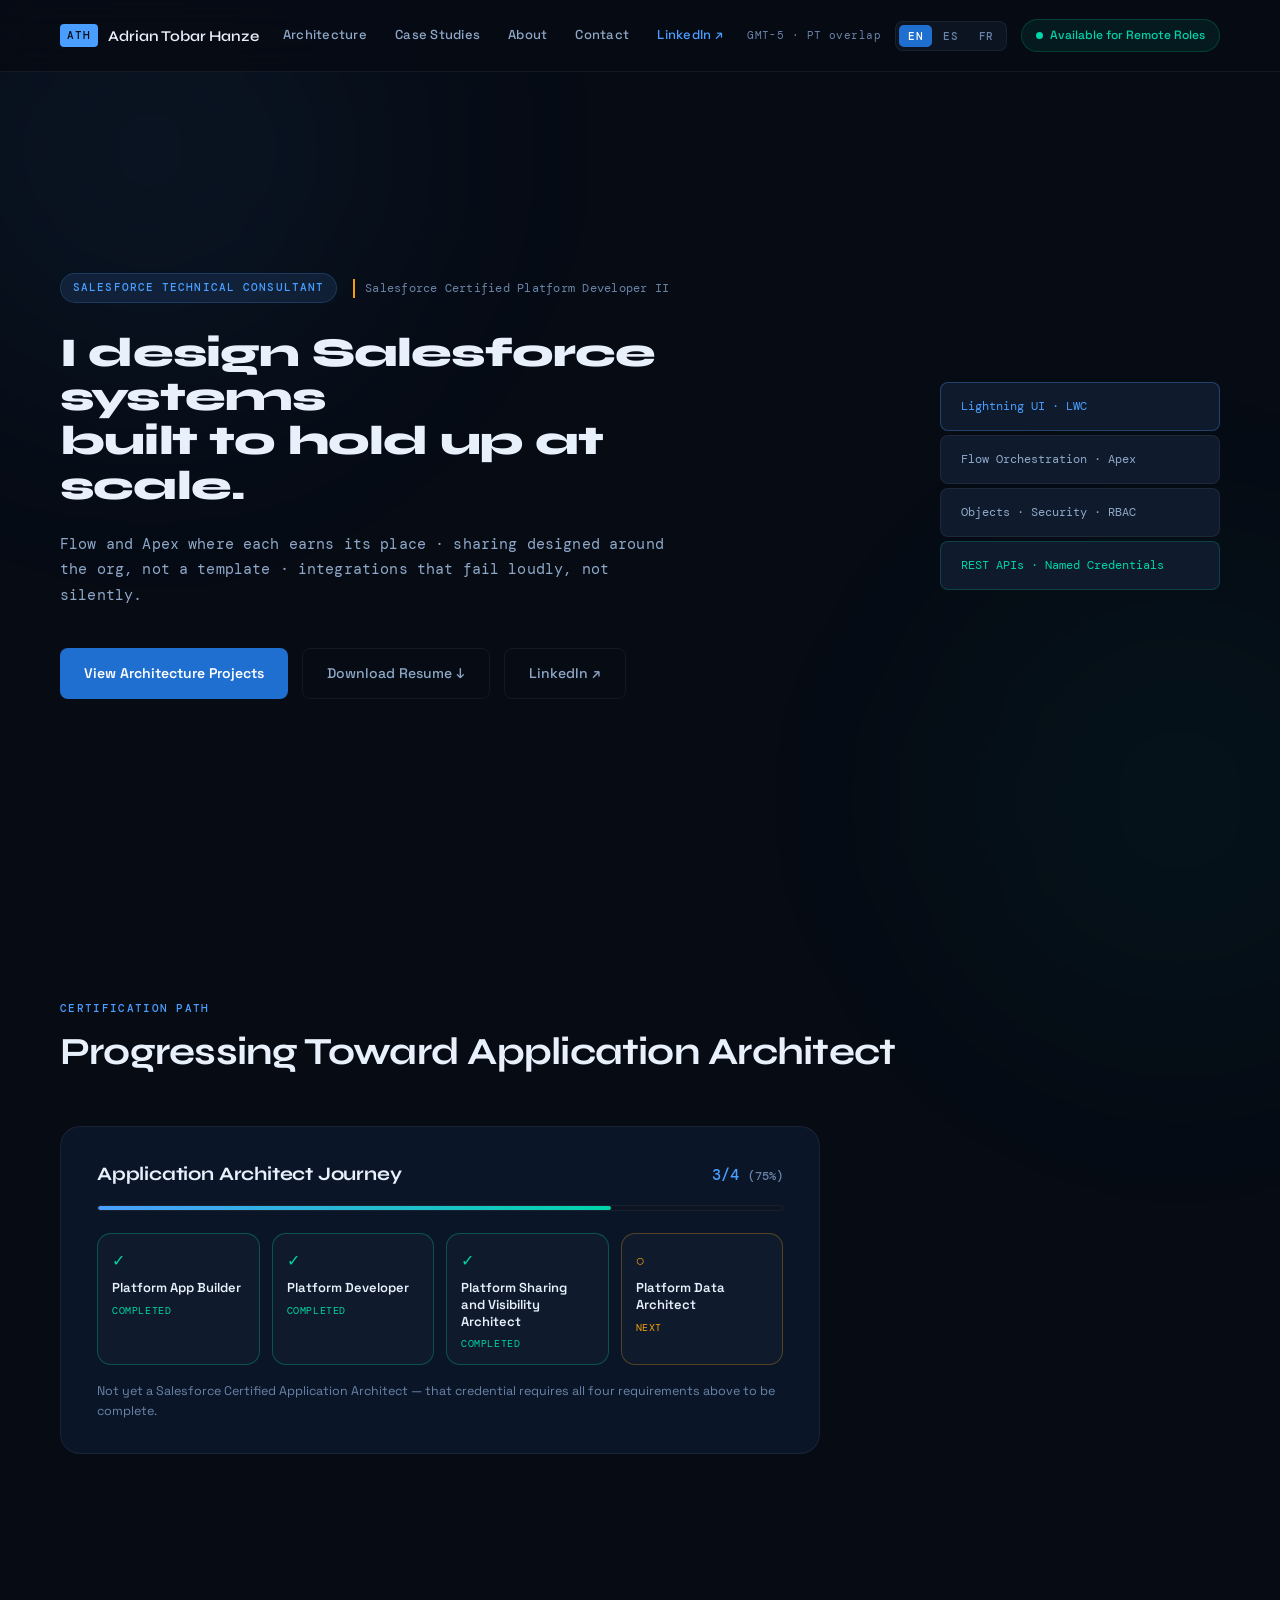
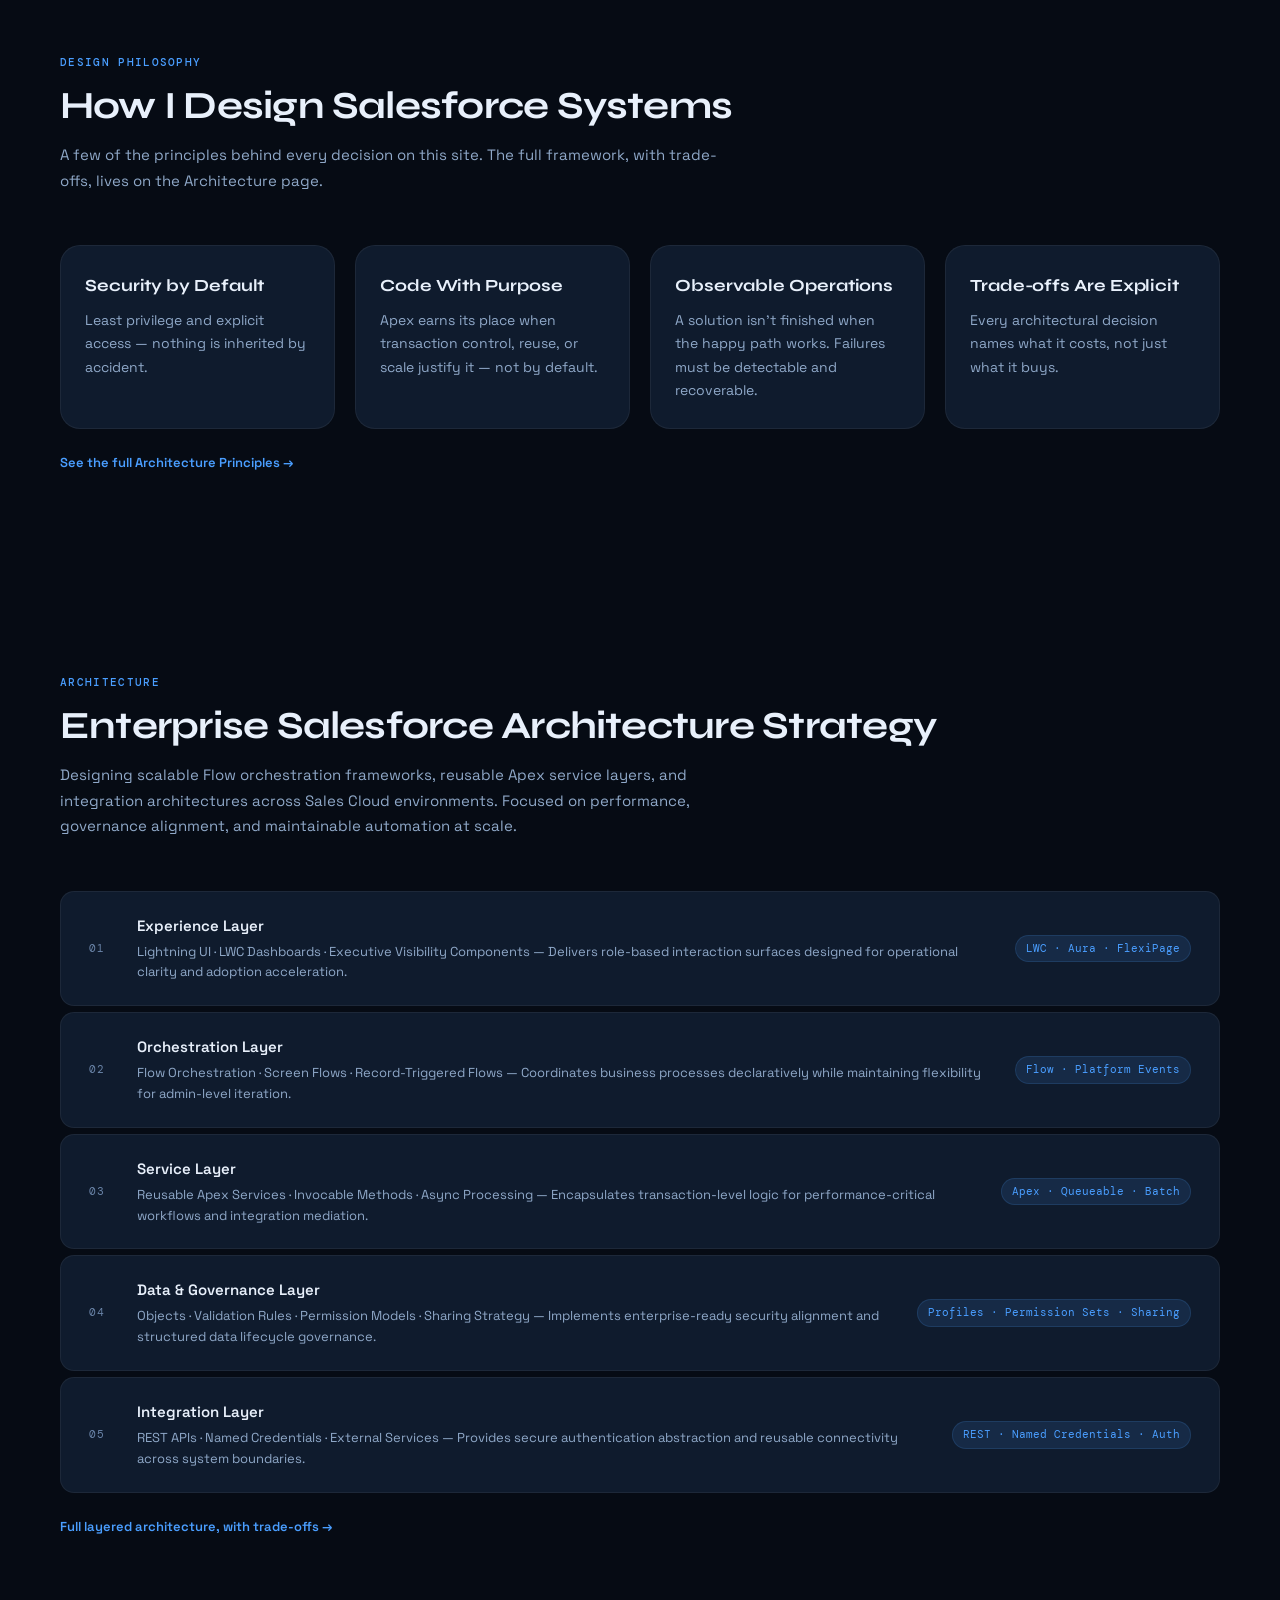
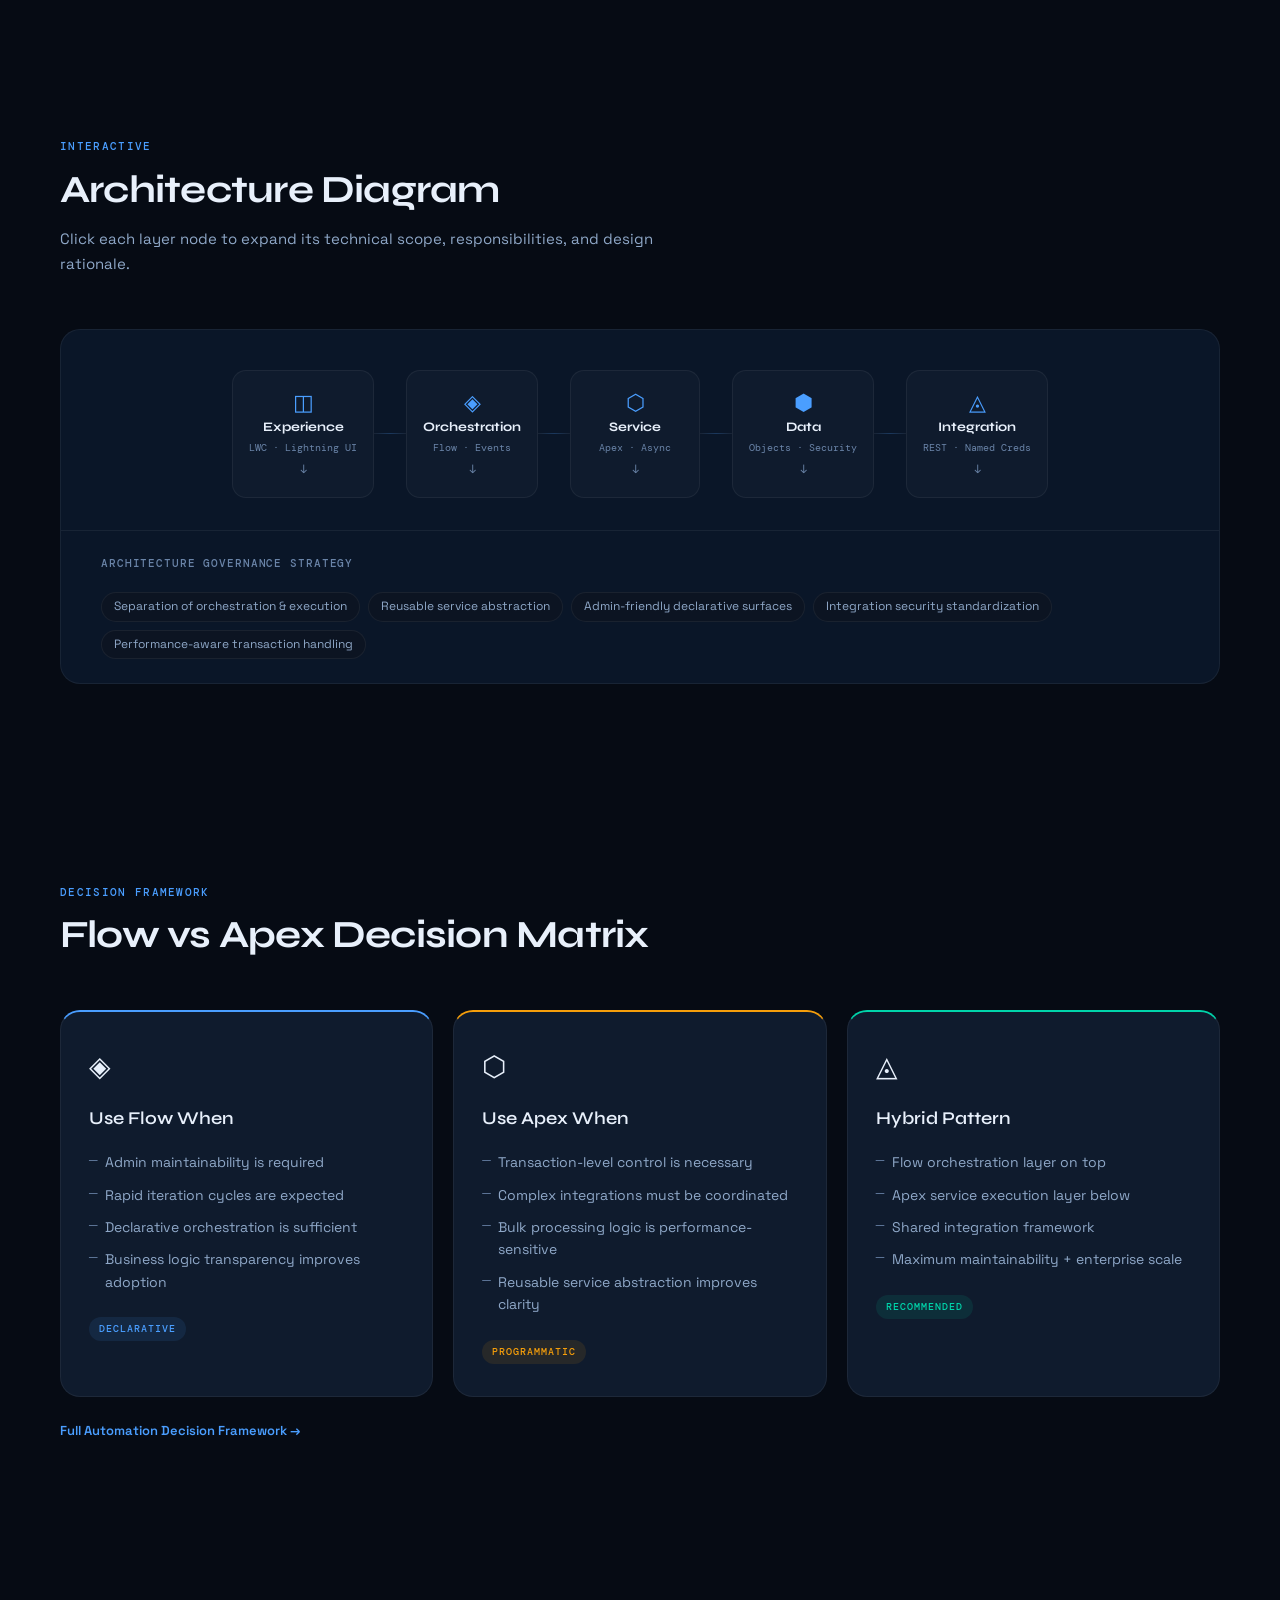
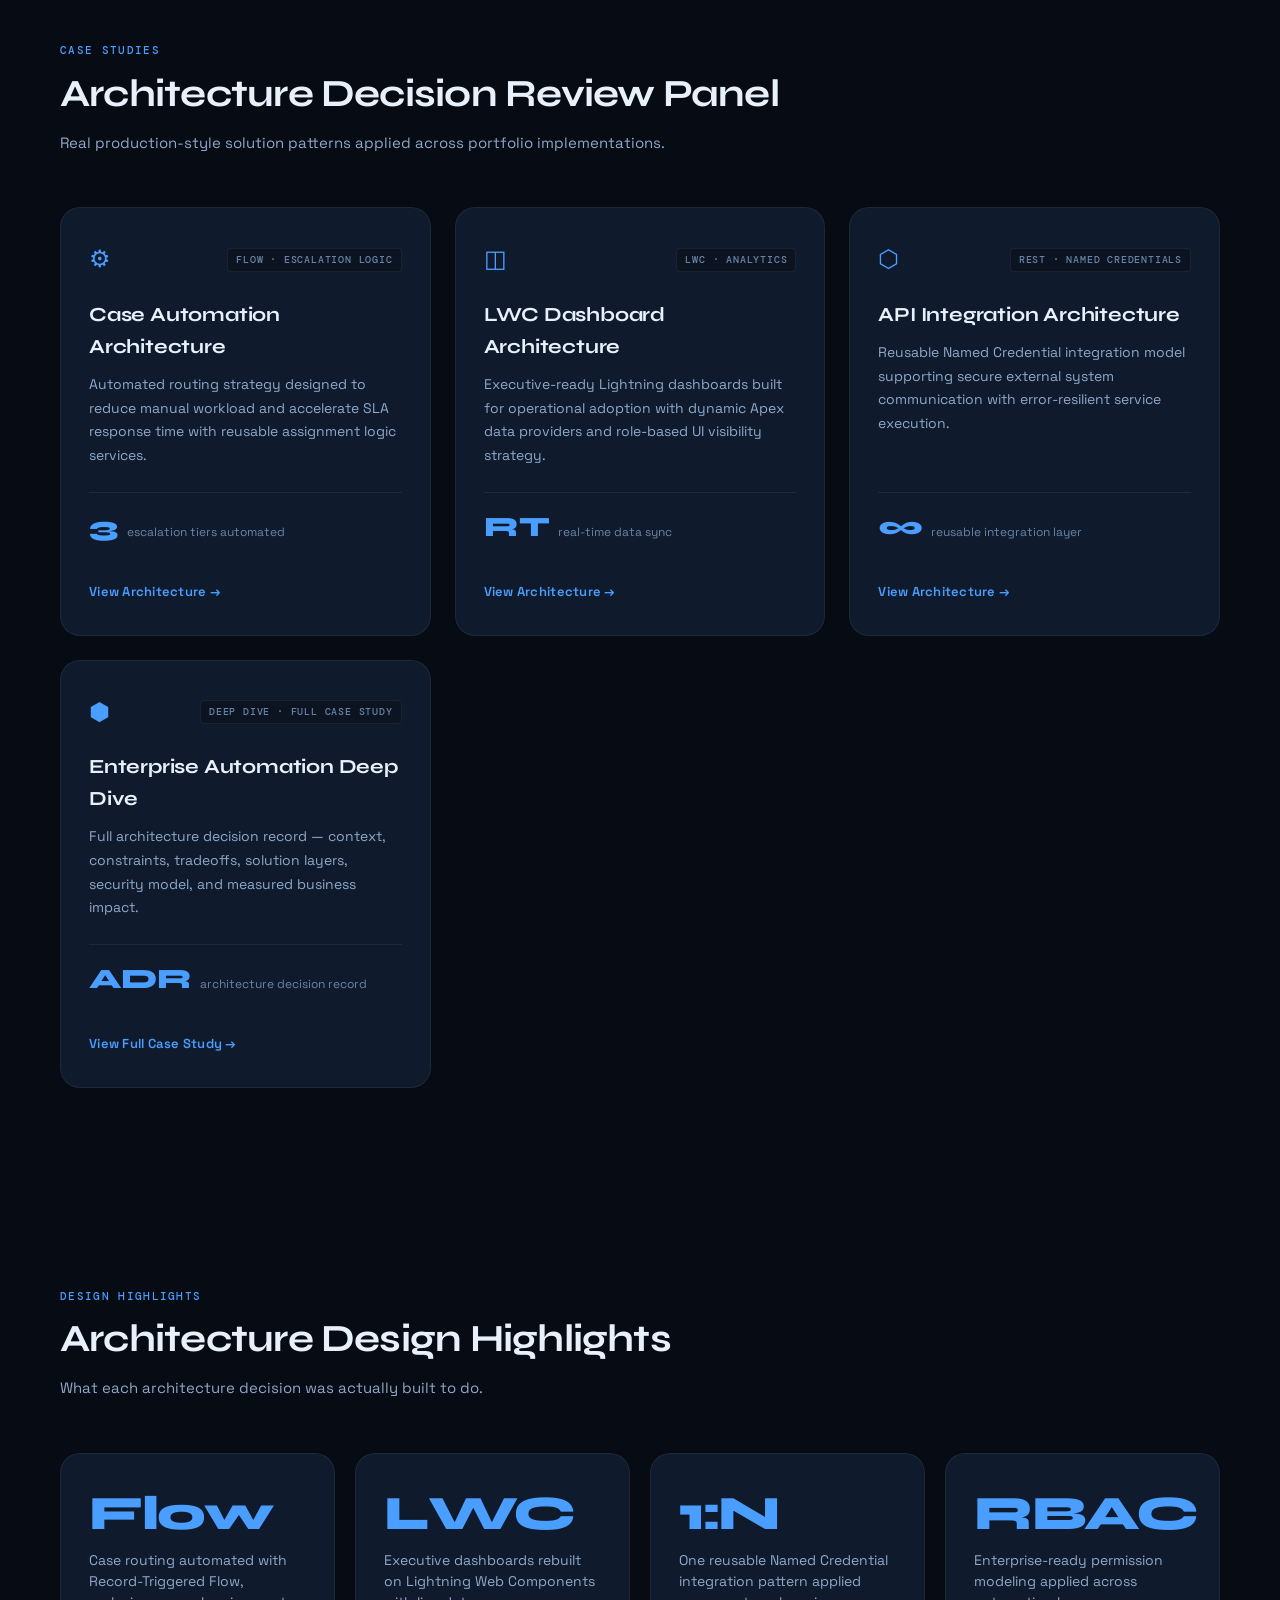
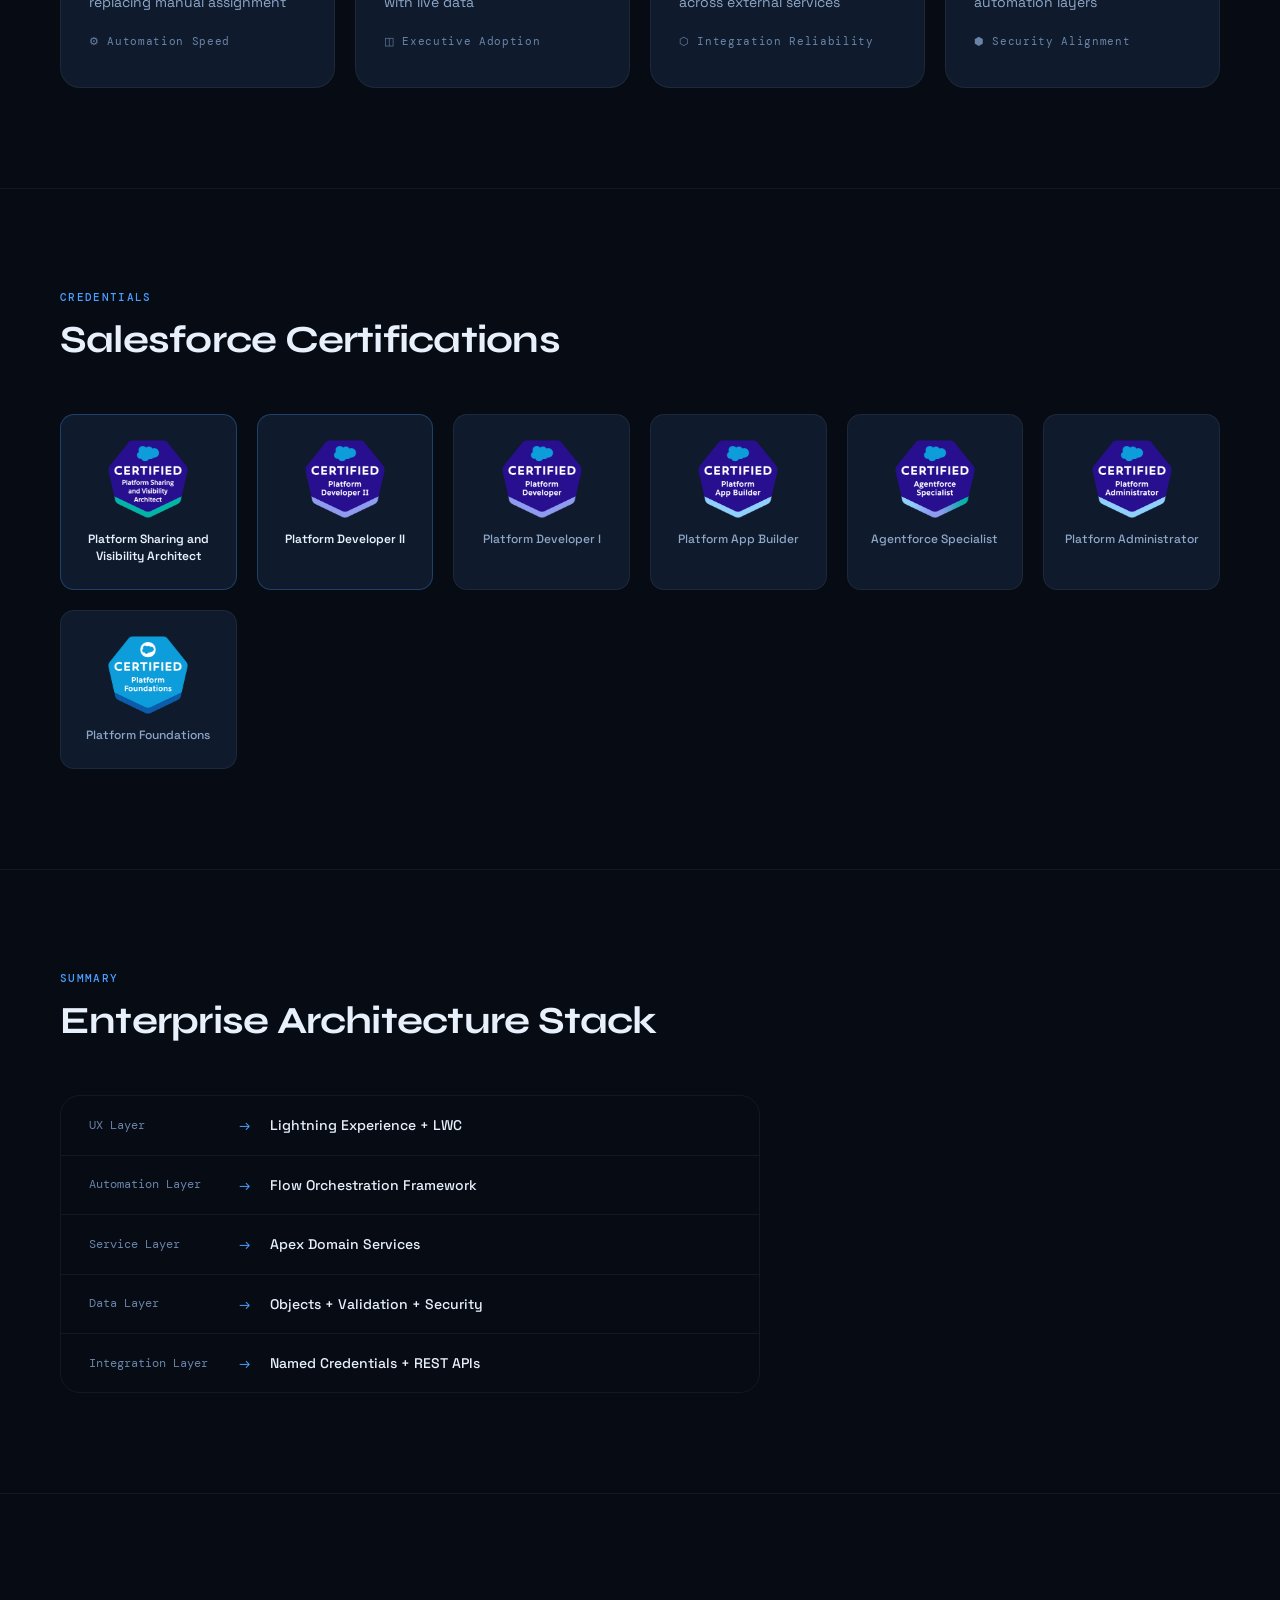
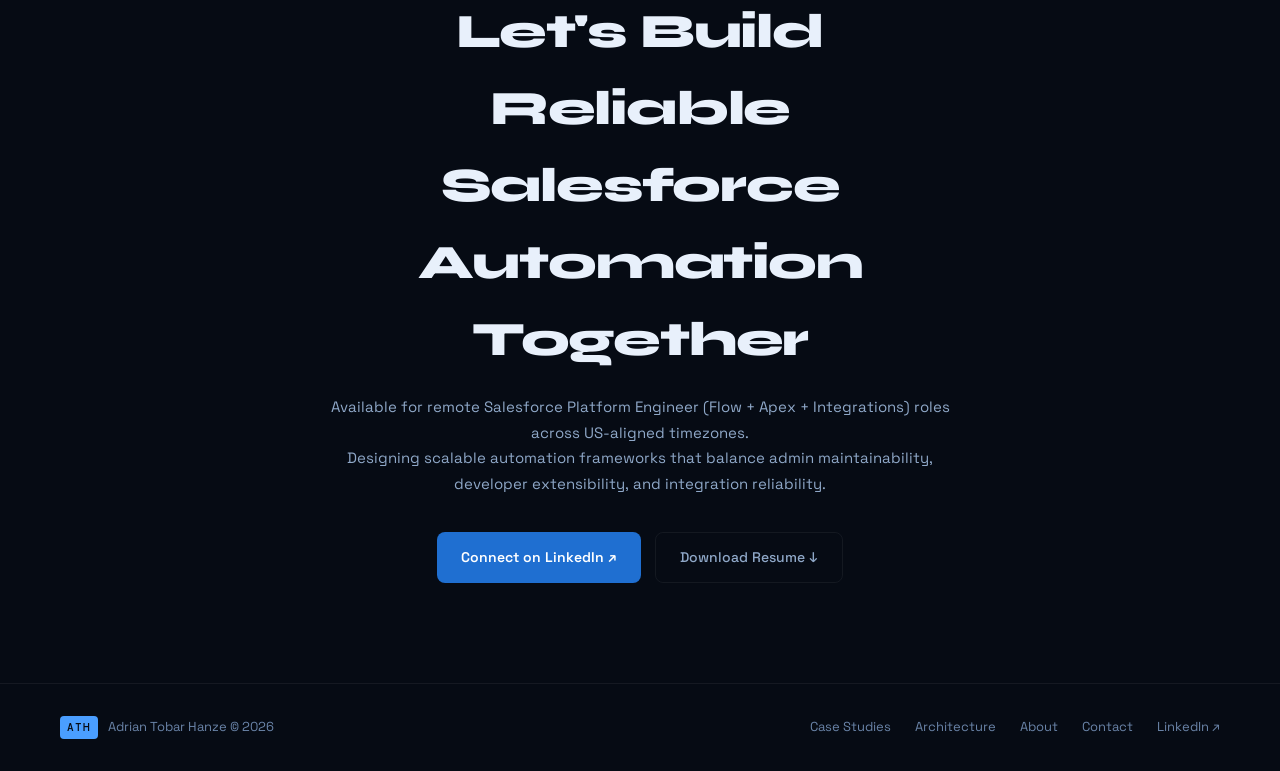
==== commit 2f239732: "fix: harden portfolio claims and Salesforce technical accuracy Credibility-hardening pass over the P" ====
--- a/index.html
+++ b/index.html
@@ -199,7 +199,7 @@
     <div class="section-header">
       <span class="section-tag" data-i18n="idx.arch.tag">Architecture</span>
       <h2 class="section-title" data-i18n="architectureTitle">Enterprise Salesforce Architecture Strategy</h2>
-      <p class="section-intro" data-i18n="idx.arch.intro">Designing scalable Flow orchestration frameworks, reusable Apex service layers, and enterprise-grade integration architectures across Sales Cloud environments. Focused on performance, governance alignment, and maintainable automation at scale.</p>
+      <p class="section-intro" data-i18n="idx.arch.intro">Designing scalable Flow orchestration frameworks, reusable Apex service layers, and integration architectures across Sales Cloud environments. Focused on performance, governance alignment, and maintainable automation at scale.</p>
     </div>
     <div class="architecture-stack">
       <div class="arch-layer" data-layer="01">
@@ -691,7 +691,7 @@
   <!-- ═══ CTA ═══ -->
   <section id="contact" class="section cta-section reveal">
     <div class="cta-inner">
-      <h2 class="cta-headline" data-i18n-html="ctaTitle">Let's Build Enterprise-Grade<br>Salesforce Automation Together</h2>
+      <h2 class="cta-headline" data-i18n-html="ctaTitle">Let's Build Reliable<br>Salesforce Automation Together</h2>
       <p class="cta-sub" data-i18n-html="idx.cta.sub">Available for remote Salesforce Platform Engineer (Flow + Apex + Integrations) roles across US-aligned timezones.<br>Designing scalable automation frameworks that balance admin maintainability, developer extensibility, and integration reliability.</p>
       <div class="cta-actions">
         <a href="https://www.linkedin.com/in/adrian-tobar-hanze/" target="_blank" class="btn-primary" data-i18n="common.connectLinkedin">Connect on LinkedIn ↗</a>
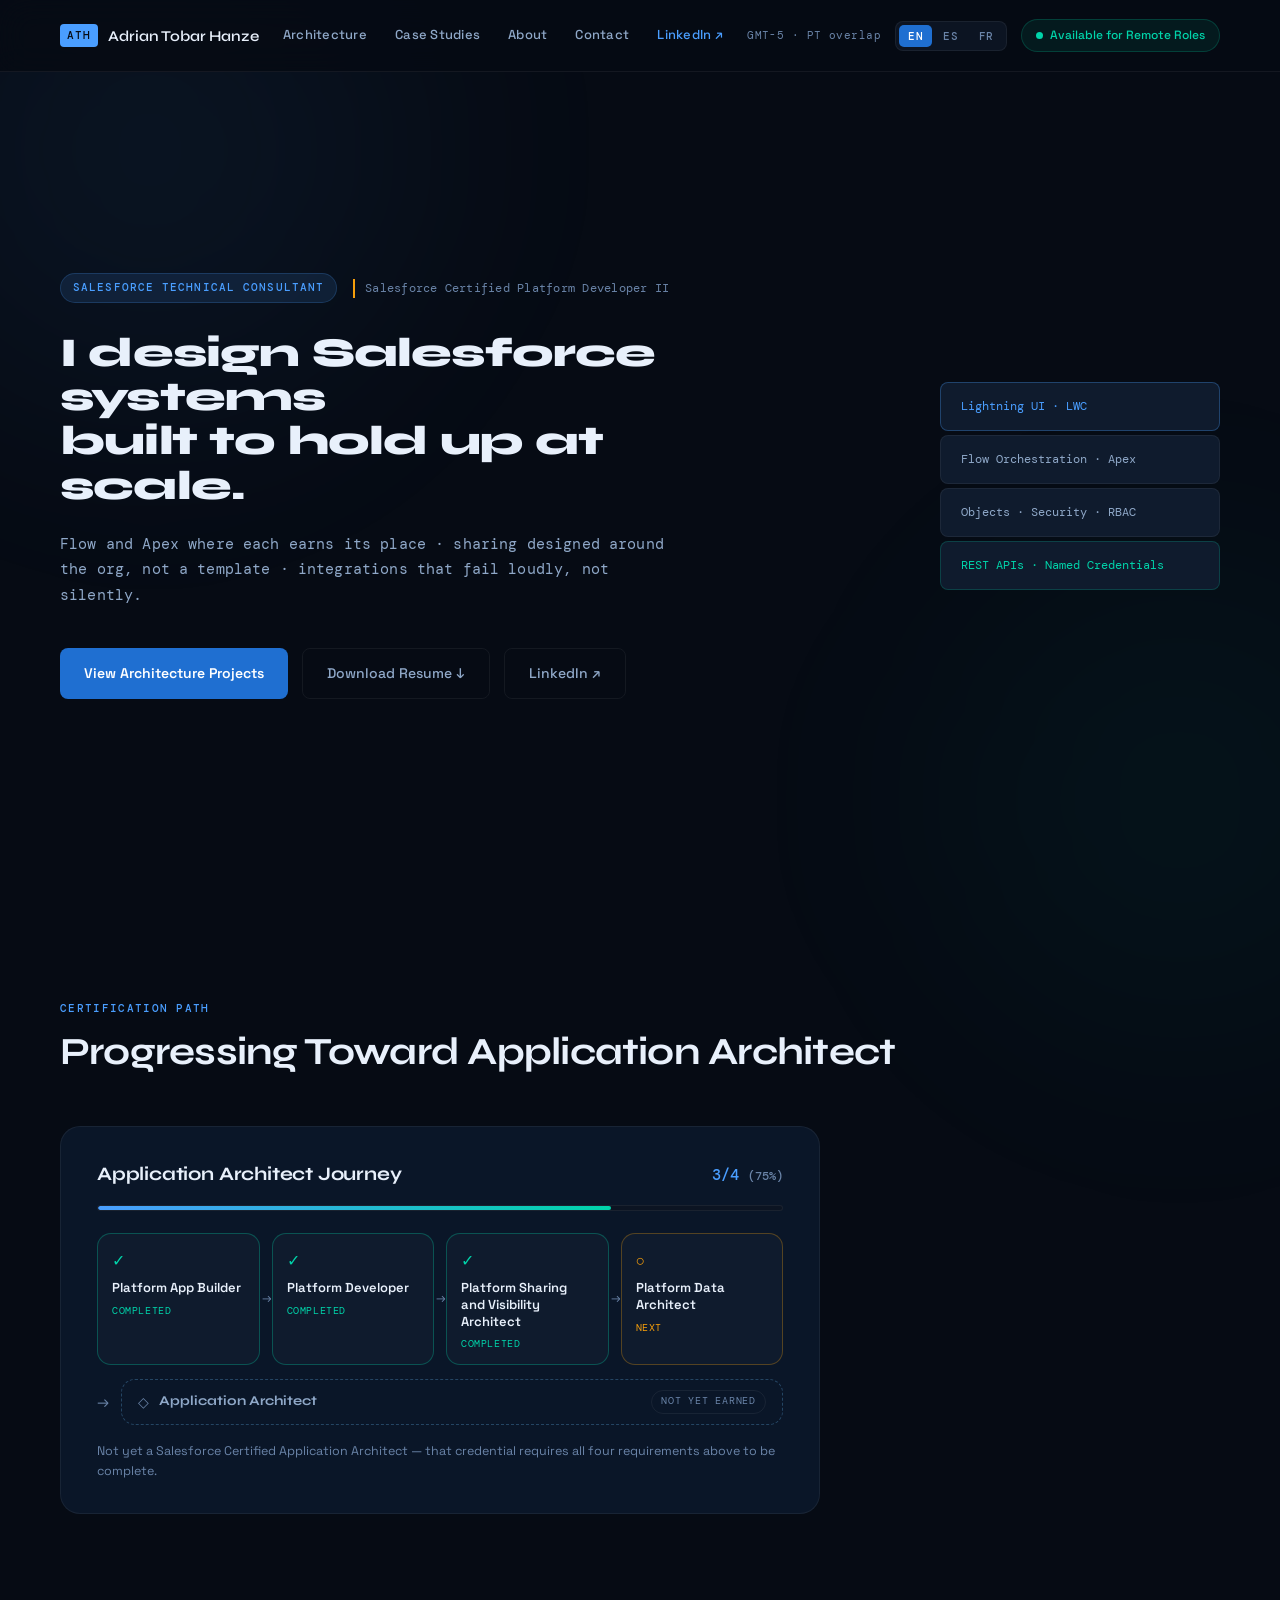
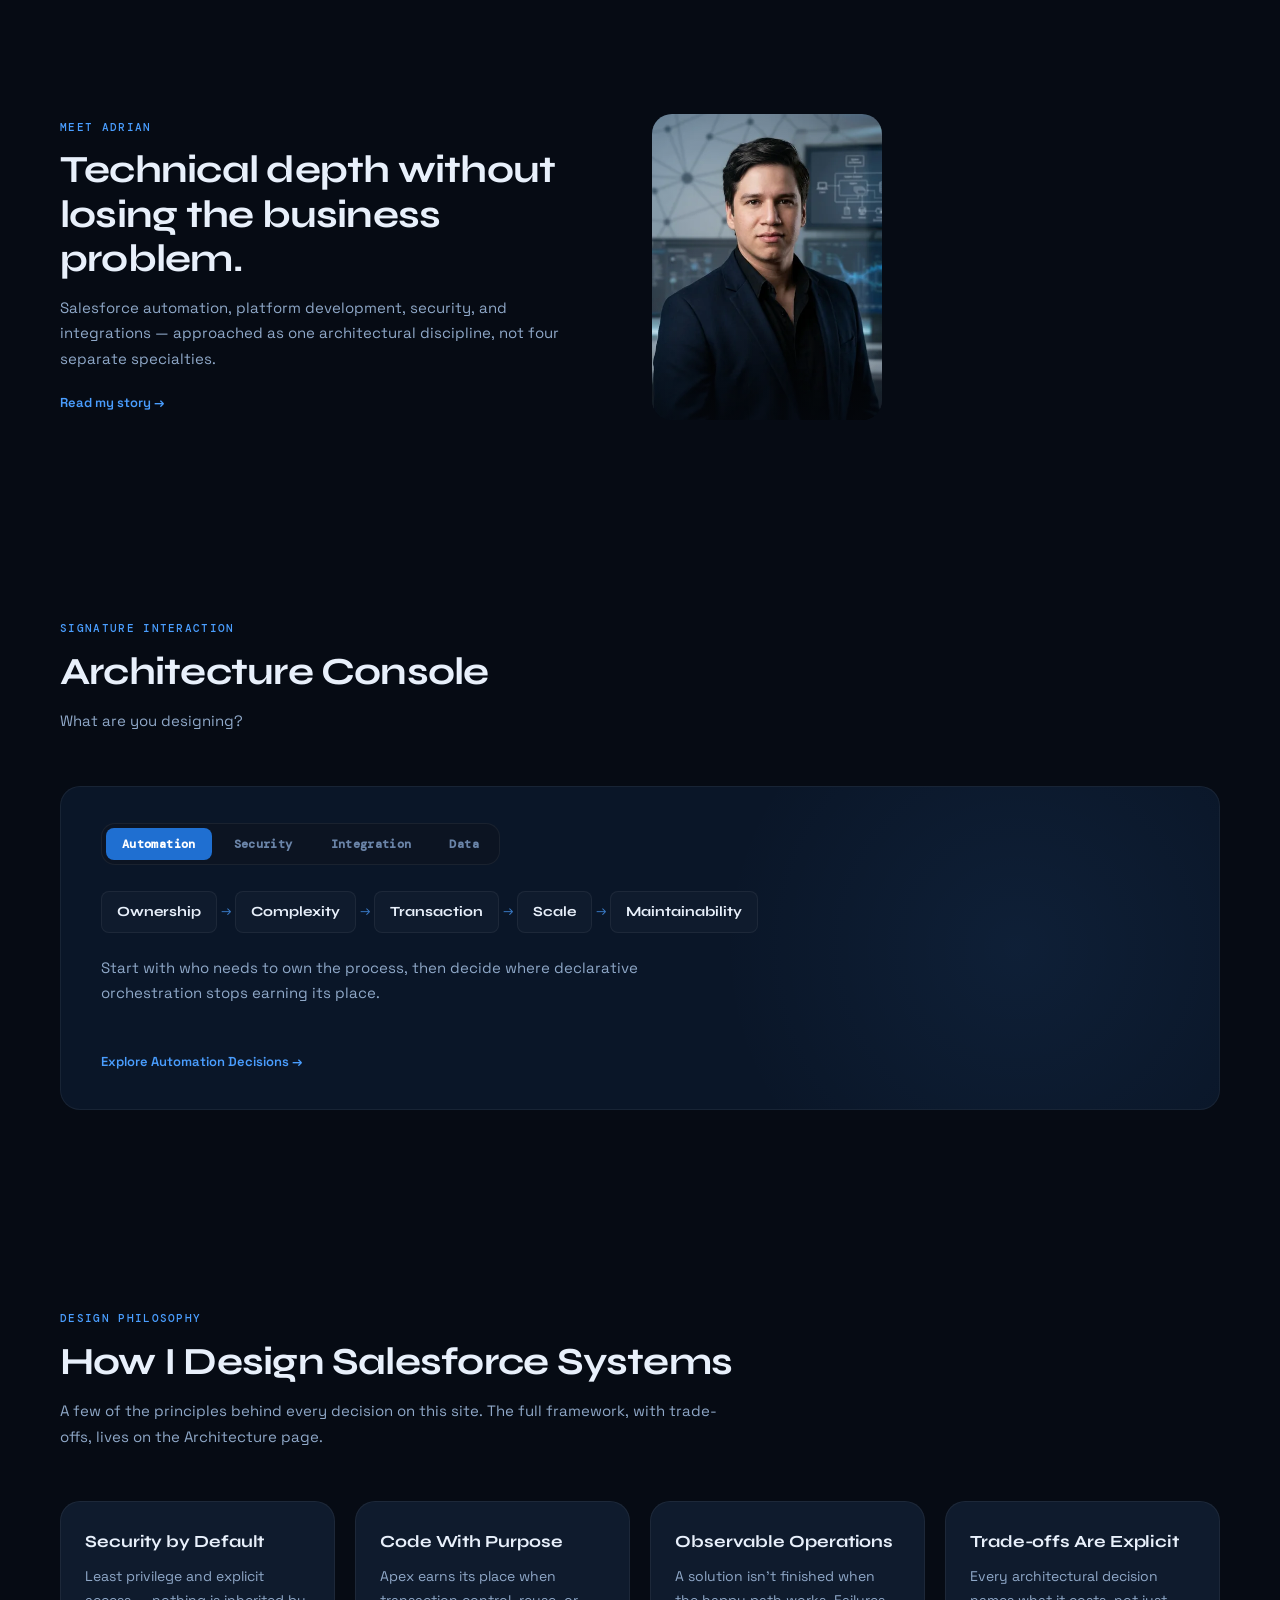
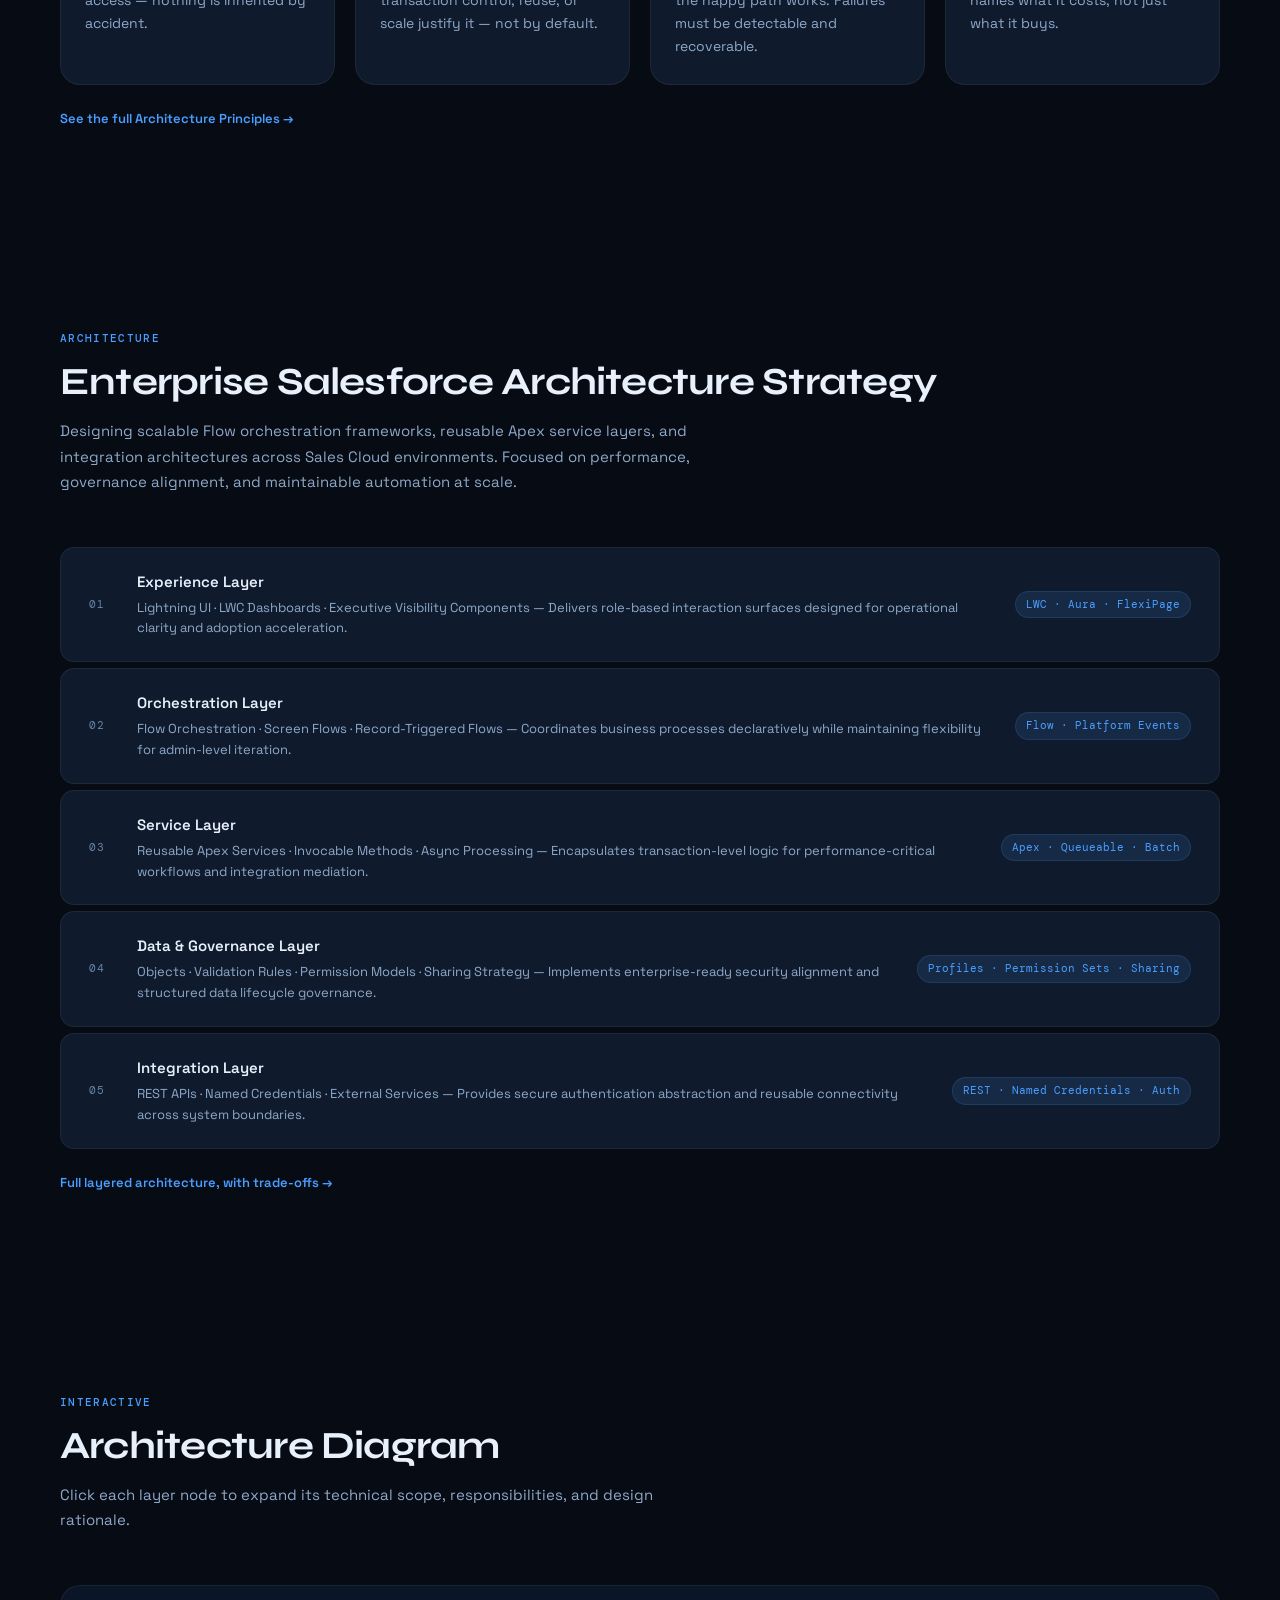
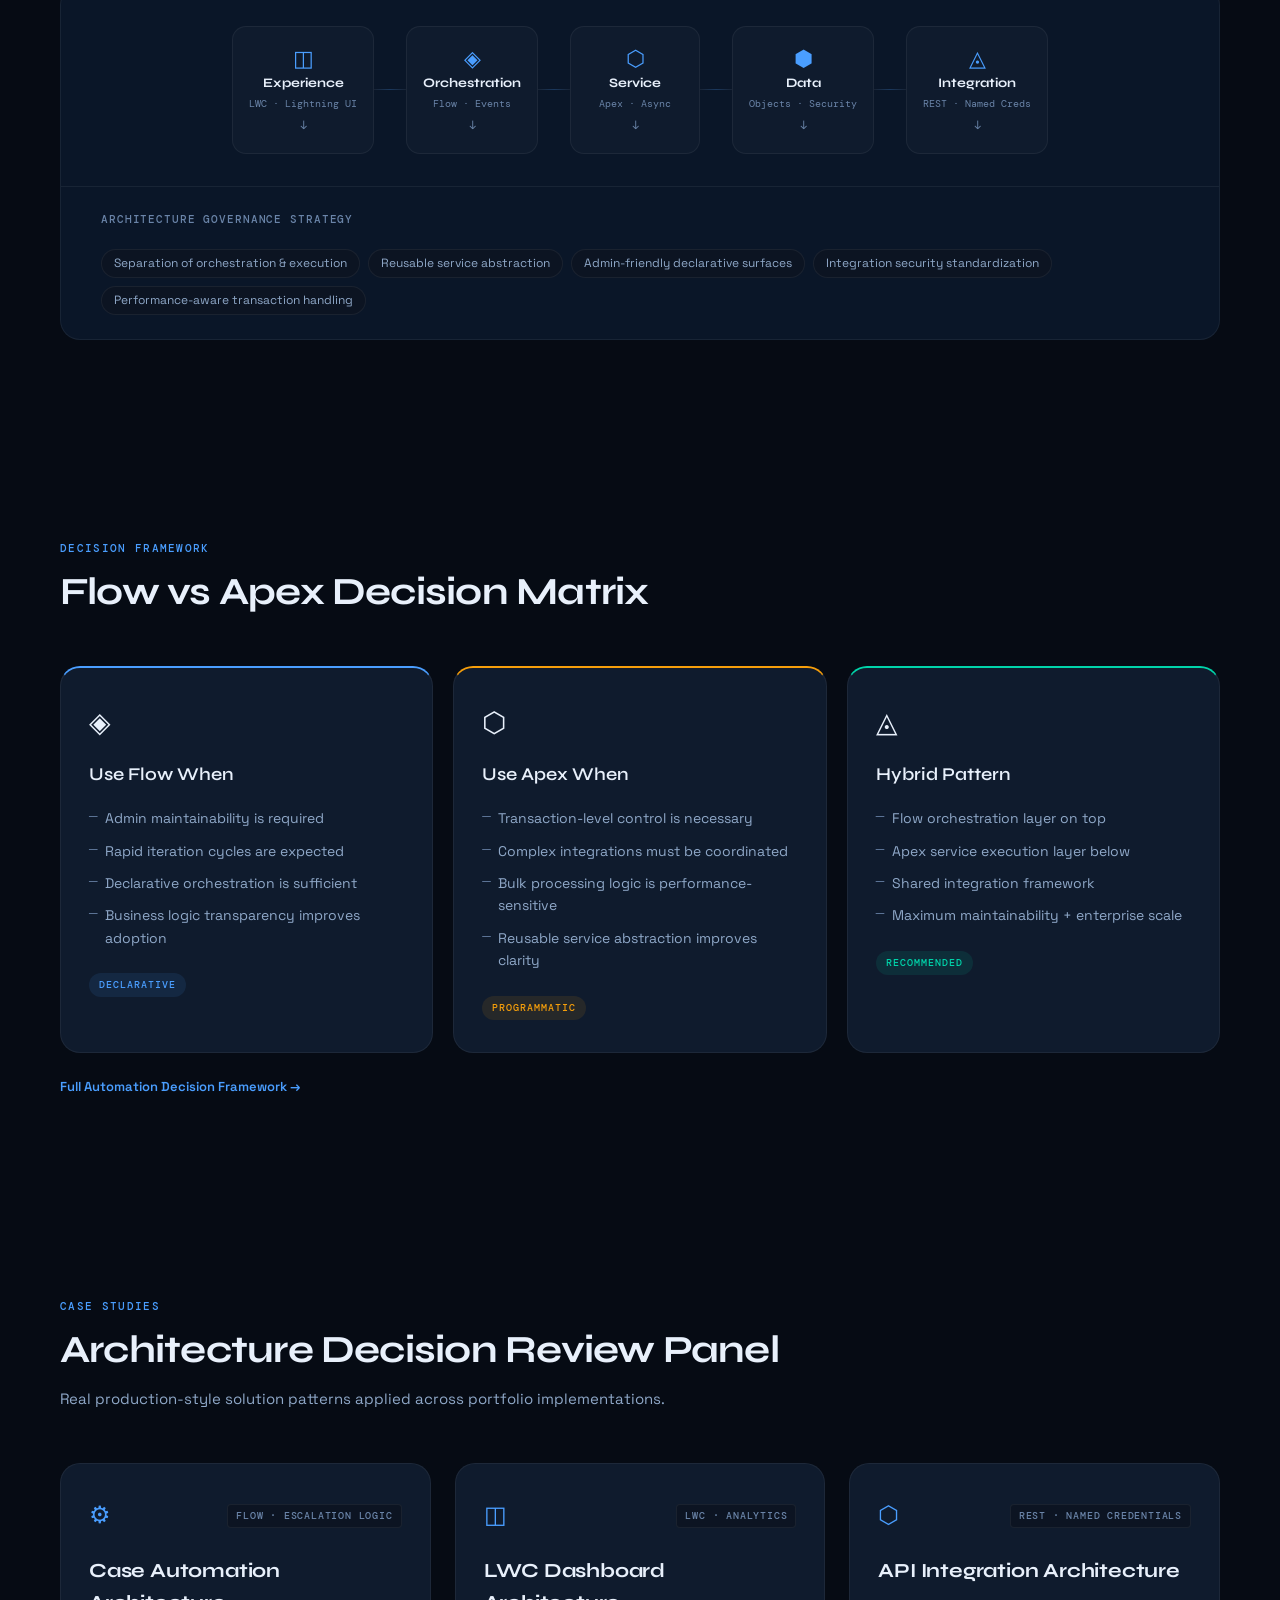
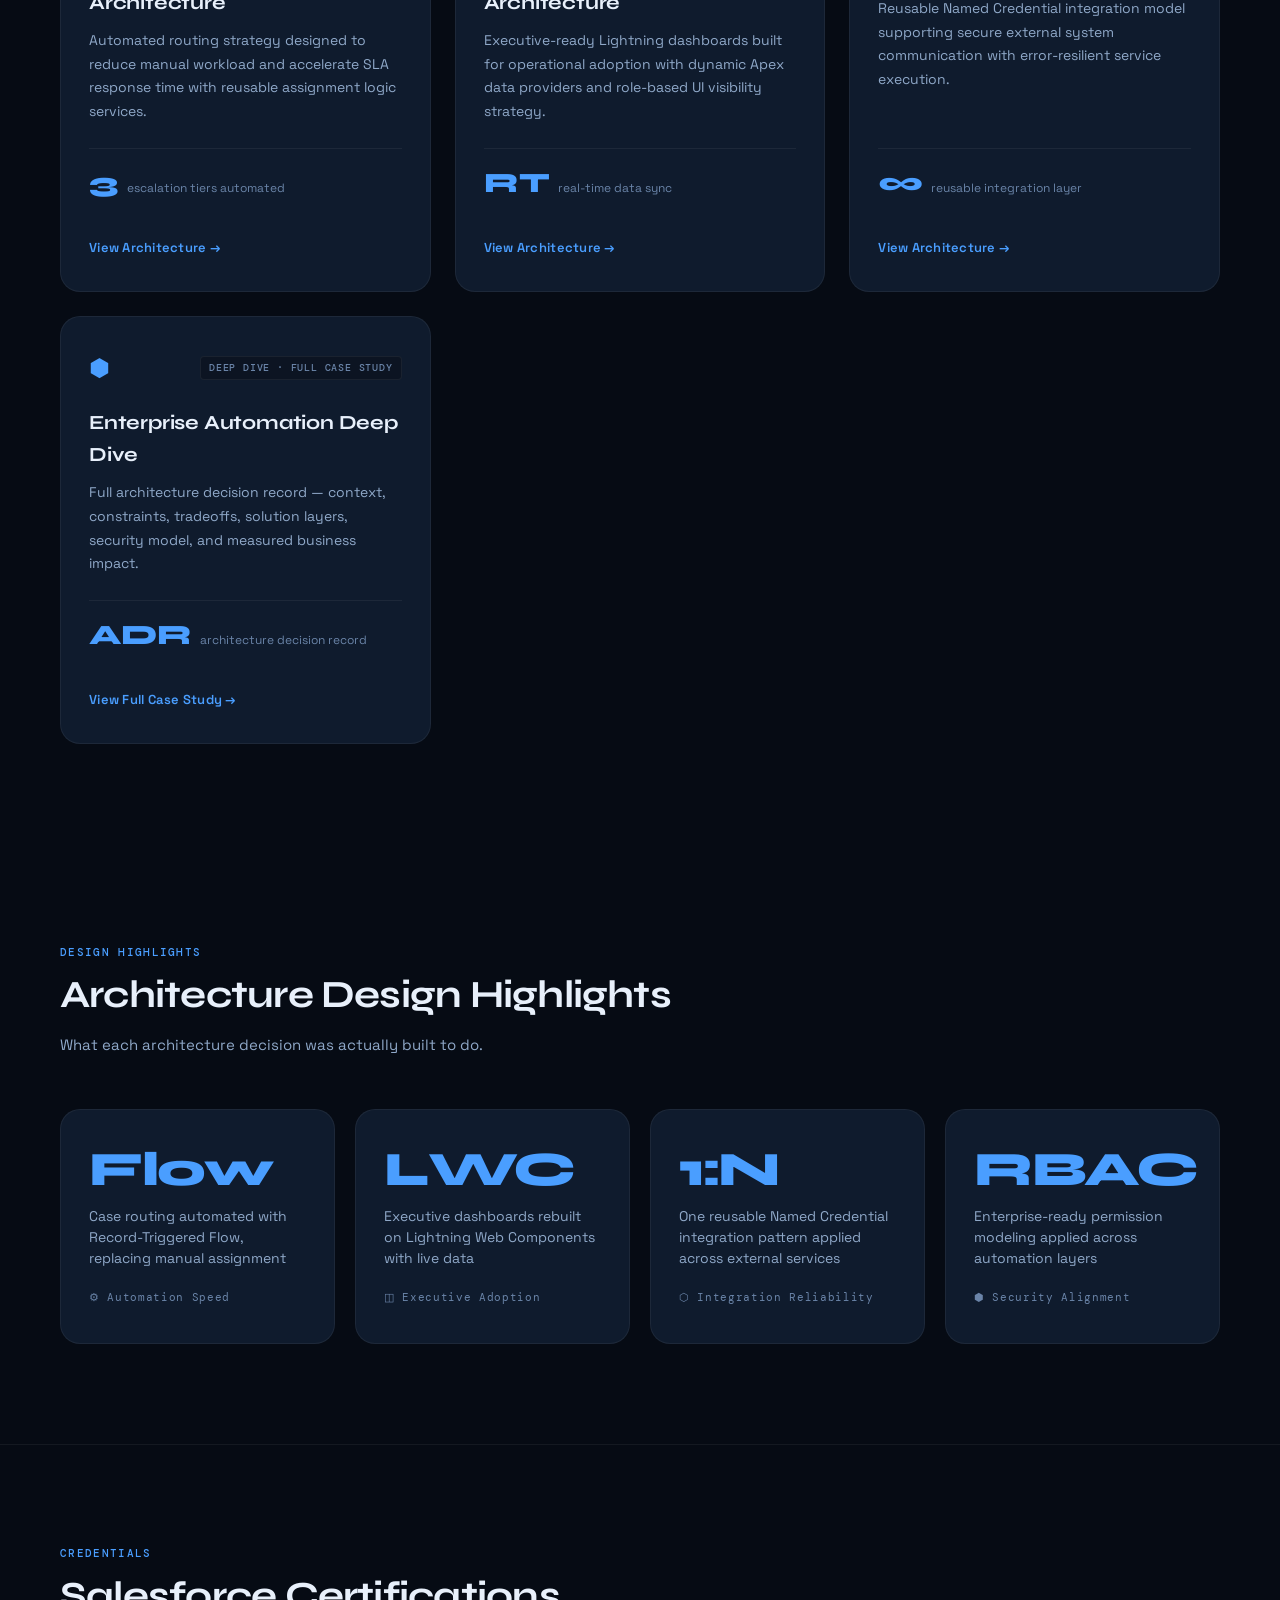
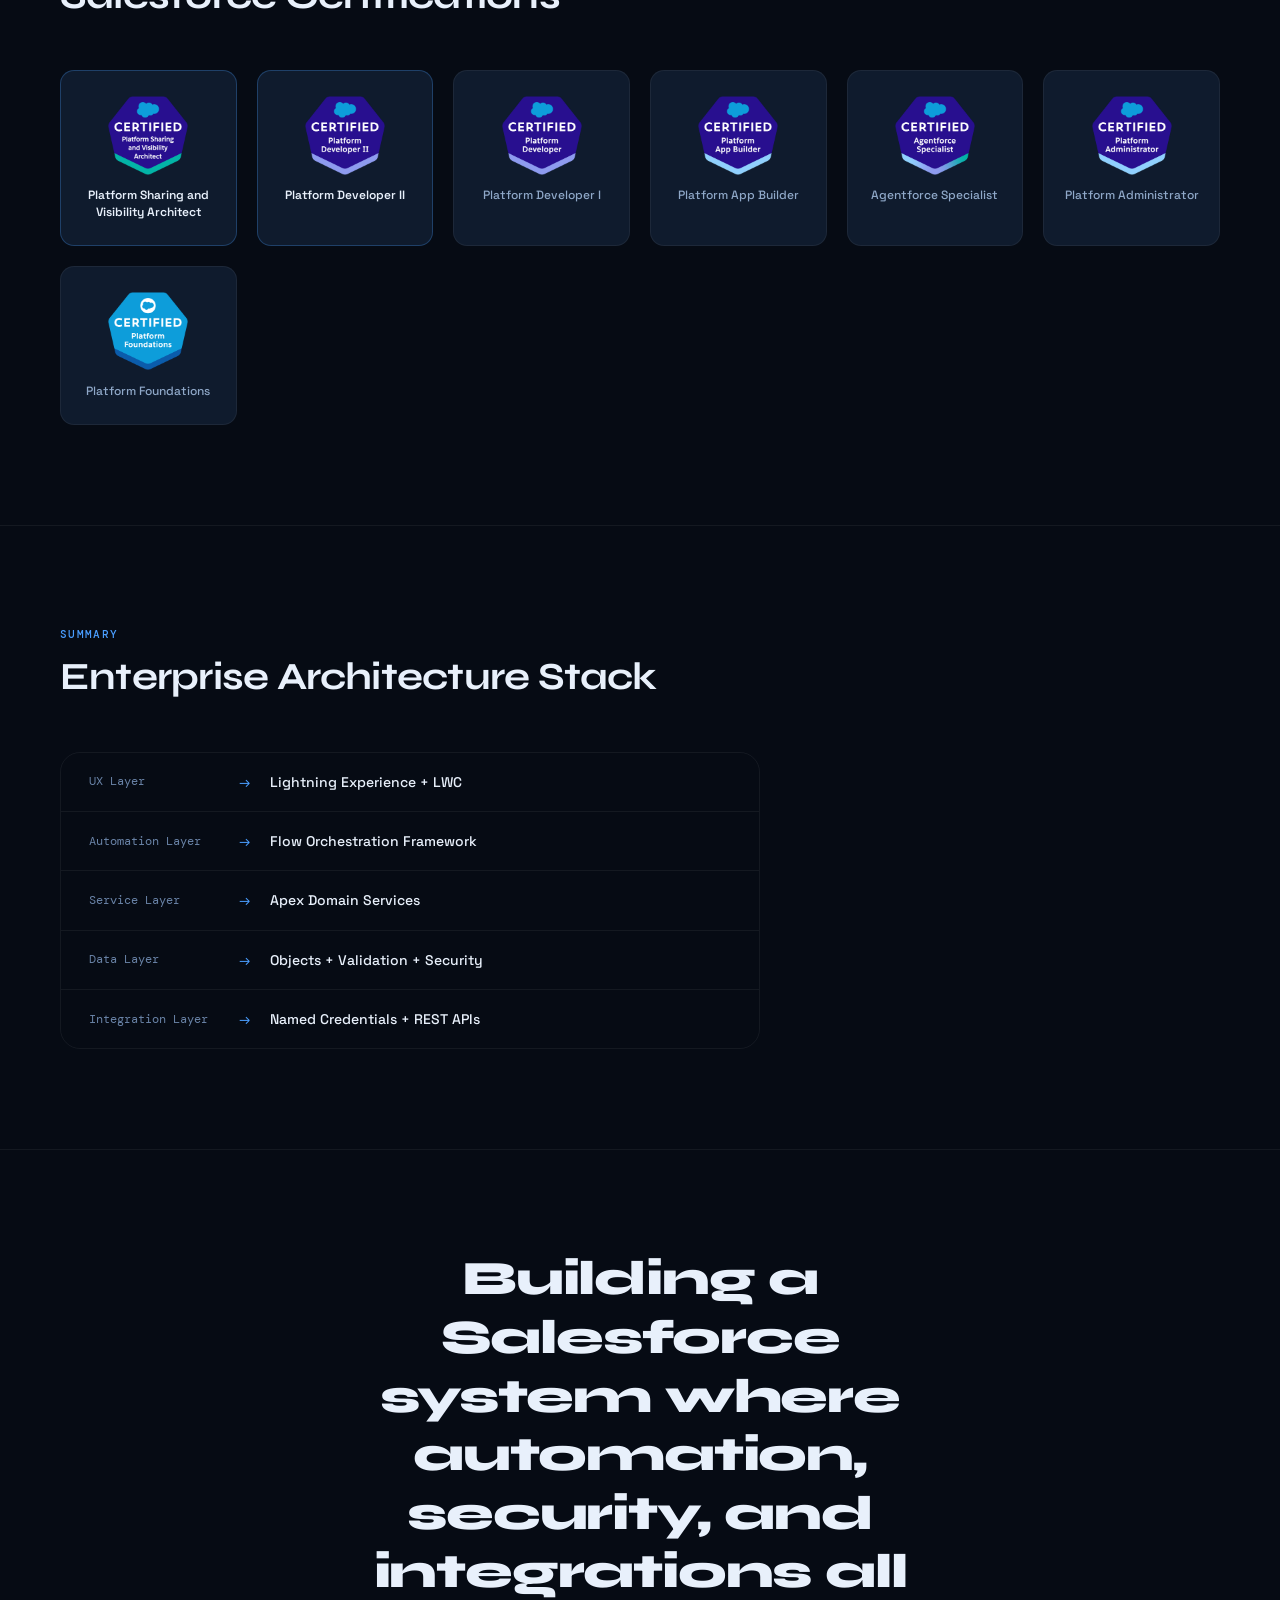
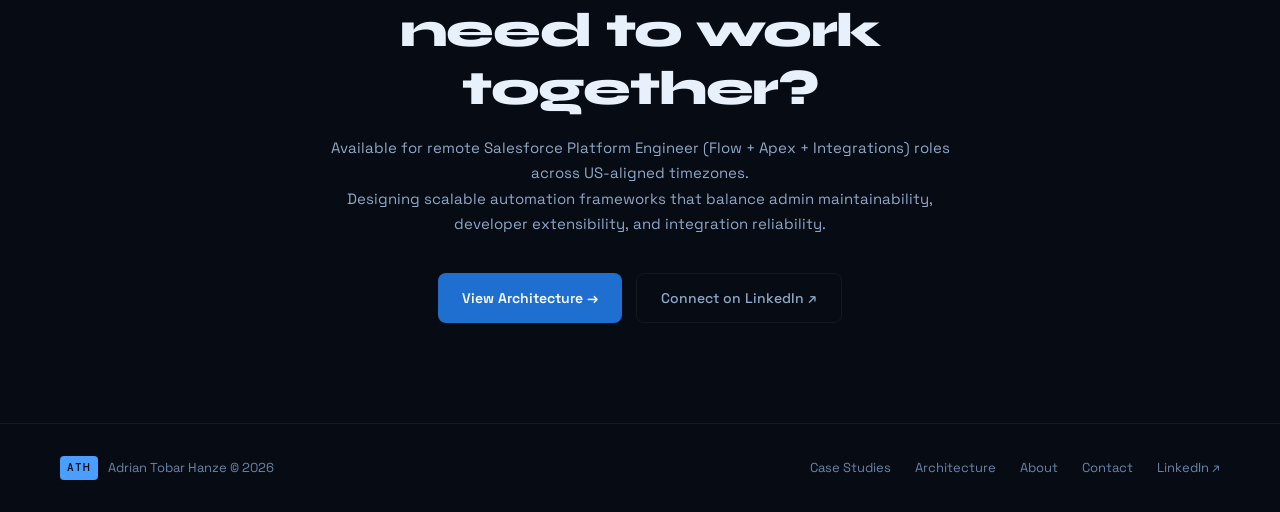
==== commit 5463d8a9: "feat: add Meet Adrian and Architecture Console to the homepage, evolve the closing CTA Meet Adrian: " ====
--- a/index.html
+++ b/index.html
@@ -161,9 +161,97 @@
           <span class="aj-step-status" data-i18n="common.next">Next</span>
         </div>
         </div>
+        <div class="aj-target-row">
+          <span class="aj-target-arrow" aria-hidden="true">→</span>
+          <div class="aj-target">
+            <span class="aj-target-icon" aria-hidden="true">◇</span>
+            <span class="aj-target-label">Application Architect</span>
+            <span class="aj-target-tag" data-i18n="common.notYetEarned">Not Yet Earned</span>
+          </div>
+        </div>
         <p class="aj-note" data-i18n="idx.aj.note">Not yet a Salesforce Certified Application Architect — that credential requires all four requirements above to be complete.</p>
       </div>
     <!-- ARCHITECT_JOURNEY:END -->
+  </section>
+
+  <!-- ═══ MEET ADRIAN ═══ -->
+  <section class="section meet-adrian reveal">
+    <div class="meet-adrian-copy">
+      <span class="section-tag" data-i18n="idx.meet.tag">Meet Adrian</span>
+      <h2 class="section-title" data-i18n="idx.meet.title">Technical depth without losing the business problem.</h2>
+      <p class="section-intro" data-i18n="idx.meet.intro">Salesforce automation, platform development, security, and integrations — approached as one architectural discipline, not four separate specialties.</p>
+      <a href="about.html" class="meet-adrian-cta" data-i18n="idx.meet.cta">Read my story →</a>
+    </div>
+    <div class="meet-adrian-portrait">
+      <div class="portrait-frame portrait-frame--sm">
+        <picture>
+          <source type="image/webp" srcset="assets/profile/adrian-tobar-architect-portrait-440.webp 440w, assets/profile/adrian-tobar-architect-portrait.webp 720w" sizes="(max-width: 820px) 45vw, 230px">
+          <img src="assets/profile/adrian-tobar-architect-portrait.jpg" alt="Adrian Tobar Hanze, Salesforce Technical Consultant" width="720" height="959" loading="lazy">
+        </picture>
+      </div>
+    </div>
+  </section>
+
+  <!-- ═══ ARCHITECTURE CONSOLE ═══ -->
+  <section class="section reveal">
+    <div class="section-header">
+      <span class="section-tag" data-i18n="idx.console.tag">Signature Interaction</span>
+      <h2 class="section-title" data-i18n="idx.console.title">Architecture Console</h2>
+      <p class="section-intro" data-i18n="idx.console.intro">What are you designing?</p>
+    </div>
+    <div class="arch-console">
+      <div class="decision-tabs" role="tablist" aria-label="Architecture Console">
+        <button class="decision-tab active" data-decision="automation" role="tab" aria-selected="true" data-i18n="idx.console.tab.automation">Automation</button>
+        <button class="decision-tab" data-decision="security" role="tab" aria-selected="false" data-i18n="idx.console.tab.security">Security</button>
+        <button class="decision-tab" data-decision="integration" role="tab" aria-selected="false" data-i18n="idx.console.tab.integration">Integration</button>
+        <button class="decision-tab" data-decision="data" role="tab" aria-selected="false" data-i18n="idx.console.tab.data">Data</button>
+      </div>
+
+      <div class="decision-panel active" data-decision-panel="automation">
+        <div class="ac-sequence">
+          <span class="ac-node" data-i18n="idx.console.automation.n1">Ownership</span><span class="ac-seq-arrow">→</span>
+          <span class="ac-node" data-i18n="idx.console.automation.n2">Complexity</span><span class="ac-seq-arrow">→</span>
+          <span class="ac-node" data-i18n="idx.console.automation.n3">Transaction</span><span class="ac-seq-arrow">→</span>
+          <span class="ac-node" data-i18n="idx.console.automation.n4">Scale</span><span class="ac-seq-arrow">→</span>
+          <span class="ac-node" data-i18n="idx.console.automation.n5">Maintainability</span>
+        </div>
+        <p class="ac-message" data-i18n="idx.console.automation.message">Start with who needs to own the process, then decide where declarative orchestration stops earning its place.</p>
+        <a href="architecture.html#automation-decision-framework" class="principles-more" data-i18n="idx.console.automation.cta">Explore Automation Decisions →</a>
+      </div>
+      <div class="decision-panel" data-decision-panel="security">
+        <div class="ac-sequence">
+          <span class="ac-node" data-i18n="idx.console.security.n1">Identity</span><span class="ac-seq-arrow">→</span>
+          <span class="ac-node" data-i18n="idx.console.security.n2">Object</span><span class="ac-seq-arrow">→</span>
+          <span class="ac-node" data-i18n="idx.console.security.n3">Field</span><span class="ac-seq-arrow">→</span>
+          <span class="ac-node" data-i18n="idx.console.security.n4">Record</span><span class="ac-seq-arrow">→</span>
+          <span class="ac-node" data-i18n="idx.console.security.n5">Runtime</span>
+        </div>
+        <p class="ac-message" data-i18n="idx.console.security.message">Start with access boundaries before choosing the sharing mechanism.</p>
+        <a href="architecture.html#security-architecture" class="principles-more" data-i18n="idx.console.security.cta">Explore Security Architecture →</a>
+      </div>
+      <div class="decision-panel" data-decision-panel="integration">
+        <div class="ac-sequence">
+          <span class="ac-node" data-i18n="idx.console.integration.n1">Latency</span><span class="ac-seq-arrow">→</span>
+          <span class="ac-node" data-i18n="idx.console.integration.n2">Coupling</span><span class="ac-seq-arrow">→</span>
+          <span class="ac-node" data-i18n="idx.console.integration.n3">Ownership</span><span class="ac-seq-arrow">→</span>
+          <span class="ac-node" data-i18n="idx.console.integration.n4">Failure</span><span class="ac-seq-arrow">→</span>
+          <span class="ac-node" data-i18n="idx.console.integration.n5">Recovery</span>
+        </div>
+        <p class="ac-message" data-i18n="idx.console.integration.message">Start with the contract and failure behavior before choosing the integration technology.</p>
+        <a href="architecture.html#integration-architecture" class="principles-more" data-i18n="idx.console.integration.cta">Explore Integration Architecture →</a>
+      </div>
+      <div class="decision-panel" data-decision-panel="data">
+        <div class="ac-sequence">
+          <span class="ac-node" data-i18n="idx.console.data.n1">Ownership</span><span class="ac-seq-arrow">→</span>
+          <span class="ac-node" data-i18n="idx.console.data.n2">Model</span><span class="ac-seq-arrow">→</span>
+          <span class="ac-node" data-i18n="idx.console.data.n3">Identity</span><span class="ac-seq-arrow">→</span>
+          <span class="ac-node" data-i18n="idx.console.data.n4">Quality</span><span class="ac-seq-arrow">→</span>
+          <span class="ac-node" data-i18n="idx.console.data.n5">Scale</span>
+        </div>
+        <p class="ac-message" data-i18n="idx.console.data.message">Start with who owns the data before designing the schema.</p>
+        <a href="architecture.html#data-architecture" class="principles-more" data-i18n="idx.console.data.cta">Explore Data Architecture →</a>
+      </div>
+    </div>
   </section>
 
   <!-- ═══ ARCHITECTURE PRINCIPLES (teaser) ═══ -->
@@ -545,6 +633,7 @@
           <span class="metric-label" data-i18n="idx.projects.card1.metricLabel">escalation tiers automated</span>
         </div>
         <span class="project-cta" data-i18n="common.viewArchitecture">View Architecture →</span>
+        <span class="project-insight">Decision: Flow + Apex Hybrid</span>
       </a>
       <a href="projects/lwc-dashboard.html" class="project-card">
         <div class="project-card-header">
@@ -558,6 +647,7 @@
           <span class="metric-label" data-i18n="idx.projects.card2.metricLabel">real-time data sync</span>
         </div>
         <span class="project-cta" data-i18n="common.viewArchitecture">View Architecture →</span>
+        <span class="project-insight">Focus: Experience + Query Efficiency</span>
       </a>
       <a href="projects/api-integration.html" class="project-card">
         <div class="project-card-header">
@@ -571,6 +661,7 @@
           <span class="metric-label" data-i18n="idx.projects.card3.metricLabel">reusable integration layer</span>
         </div>
         <span class="project-cta" data-i18n="common.viewArchitecture">View Architecture →</span>
+        <span class="project-insight">Focus: Credential Security + Failure Handling</span>
       </a>
       <a href="projects/case-study-enterprise-automation.html" class="project-card">
         <div class="project-card-header">
@@ -584,6 +675,7 @@
           <span class="metric-label" data-i18n="idx.projects.card4.metricLabel">architecture decision record</span>
         </div>
         <span class="project-cta" data-i18n="common.viewFullCaseStudy">View Full Case Study →</span>
+        <span class="project-insight">Format: Architecture Decision Record</span>
       </a>
     </div>
   </section>
@@ -691,11 +783,11 @@
   <!-- ═══ CTA ═══ -->
   <section id="contact" class="section cta-section reveal">
     <div class="cta-inner">
-      <h2 class="cta-headline" data-i18n-html="ctaTitle">Let's Build Reliable<br>Salesforce Automation Together</h2>
+      <h2 class="cta-headline" data-i18n-html="ctaTitle">Building a Salesforce system where automation, security, and integrations all need to work together?</h2>
       <p class="cta-sub" data-i18n-html="idx.cta.sub">Available for remote Salesforce Platform Engineer (Flow + Apex + Integrations) roles across US-aligned timezones.<br>Designing scalable automation frameworks that balance admin maintainability, developer extensibility, and integration reliability.</p>
       <div class="cta-actions">
-        <a href="https://www.linkedin.com/in/adrian-tobar-hanze/" target="_blank" class="btn-primary" data-i18n="common.connectLinkedin">Connect on LinkedIn ↗</a>
-        <a href="Adrian%20Tobar%20CV.pdf" target="_blank" class="btn-ghost" data-i18n="common.downloadResume">Download Resume ↓</a>
+        <a href="architecture.html" class="btn-primary" data-i18n="common.viewArchitecture">View Architecture →</a>
+        <a href="https://www.linkedin.com/in/adrian-tobar-hanze/" target="_blank" class="btn-ghost" data-i18n="common.connectLinkedin">Connect on LinkedIn ↗</a>
       </div>
     </div>
   </section>
--- a/style.css
+++ b/style.css
@@ -699,9 +699,29 @@
 }
 .aj-steps { display: grid; grid-template-columns: repeat(4, 1fr); gap: 12px; }
 .aj-step {
+  position: relative;
   display: flex; flex-direction: column; gap: 6px;
   background: var(--bg-card); border: 1px solid var(--border);
   border-radius: var(--radius-md); padding: 14px 14px 12px;
+}
+@media (min-width: 681px) {
+  .aj-step:not(:last-child)::after {
+    content: '→'; position: absolute; top: 50%; right: -13px; transform: translateY(-50%);
+    font-size: 12px; color: var(--text-muted); z-index: 1;
+  }
+}
+.aj-target-row { display: flex; align-items: center; gap: 12px; margin-top: 14px; }
+.aj-target-arrow { font-size: 15px; color: var(--text-muted); flex-shrink: 0; }
+.aj-target {
+  display: flex; align-items: center; gap: 10px; flex: 1; min-width: 0;
+  border: 1px dashed var(--border-hover); border-radius: var(--radius-md);
+  padding: 10px 16px;
+}
+.aj-target-icon { font-size: 14px; color: var(--text-muted); flex-shrink: 0; }
+.aj-target-label { font-family: var(--font-display); font-weight: 700; font-size: 13.5px; color: var(--text-secondary); }
+.aj-target-tag {
+  margin-left: auto; font-family: var(--font-mono); font-size: 9.5px; letter-spacing: 0.08em; text-transform: uppercase;
+  color: var(--text-muted); border: 1px solid var(--border); border-radius: 100px; padding: 3px 9px; white-space: nowrap;
 }
 .aj-step.done { border-color: rgba(0,212,170,0.3); }
 .aj-step.next { border-color: rgba(245,158,11,0.3); }
@@ -871,6 +891,265 @@
 }
 .page-hero .page-dek { font-size: 16px; color: var(--text-secondary); line-height: 1.7; max-width: 700px; }
 @media (max-width: 900px) { .page-hero { padding: 60px 24px 40px; } }
+
+/* ═══════════════════════════════════════
+   PORTRAIT / EDITORIAL IMAGE TREATMENT
+   ═══════════════════════════════════════ */
+.portrait-frame {
+  position: relative;
+  overflow: hidden;
+  background: var(--bg-surface);
+}
+.portrait-frame picture,
+.portrait-frame img {
+  display: block; width: 100%; height: 100%;
+  object-fit: cover;
+}
+/* quiet rim glow, top-left */
+.portrait-frame::before {
+  content: ''; position: absolute; inset: 0; z-index: 2; pointer-events: none;
+  background: linear-gradient(135deg, rgba(74,158,255,0.14), transparent 38%);
+  mix-blend-mode: screen;
+}
+/* soft bottom scrim so metadata captions stay legible over the photo */
+.portrait-frame::after {
+  content: ''; position: absolute; inset: 0; z-index: 2; pointer-events: none;
+  background: linear-gradient(0deg, rgba(6,11,20,0.55) 0%, transparent 30%);
+}
+.portrait-frame--sm { border-radius: var(--radius-lg); aspect-ratio: 3 / 4; }
+
+.portrait-caption {
+  position: absolute; left: 20px; right: 20px; bottom: 16px; z-index: 3;
+  display: flex; flex-direction: column; gap: 3px;
+}
+.portrait-caption span {
+  font-family: var(--font-mono); font-size: 10px; letter-spacing: 0.1em; text-transform: uppercase;
+  color: rgba(232,240,251,0.85);
+}
+.portrait-caption span:first-child { color: var(--accent); }
+
+/* ═══════════════════════════════════════
+   ABOUT — SPLIT HERO
+   ═══════════════════════════════════════ */
+.about-hero {
+  display: grid; grid-template-columns: minmax(0,1fr) minmax(340px, 45%);
+  align-items: stretch; min-height: calc(100vh - var(--nav-h));
+}
+.about-hero-copy {
+  padding: 90px 60px 60px 60px;
+  display: flex; flex-direction: column; justify-content: center; gap: 20px;
+  max-width: 600px;
+}
+.about-hero-copy .section-tag { margin-bottom: 0; }
+.about-hero-headline {
+  font-family: var(--font-display); font-weight: 800;
+  font-size: clamp(26px, 3.4vw, 46px); line-height: 1.12; letter-spacing: -0.02em;
+  color: var(--text-primary);
+}
+.about-hero-identity {
+  display: flex; flex-wrap: wrap; gap: 8px 10px;
+  font-family: var(--font-mono); font-size: 12.5px; color: var(--text-secondary);
+}
+.about-hero-identity span:not(:last-child)::after { content: '·'; margin-left: 10px; color: var(--text-muted); }
+.about-hero-lede { font-size: 15.5px; color: var(--text-secondary); line-height: 1.75; }
+.about-hero-caps {
+  display: flex; flex-wrap: wrap; gap: 8px 14px; margin-top: 4px;
+  font-family: var(--font-mono); font-size: 11px; letter-spacing: 0.08em; text-transform: uppercase;
+  color: var(--text-muted);
+}
+.about-hero-portrait-col { position: relative; }
+.about-hero-portrait-col .portrait-frame { position: absolute; inset: 0; }
+@media (max-width: 980px) {
+  .about-hero { grid-template-columns: 1fr; min-height: unset; }
+  .about-hero-portrait-col { order: -1; height: 62vh; min-height: 380px; }
+  .about-hero-copy { padding: 40px 24px 48px; }
+}
+@media (max-width: 480px) {
+  .about-hero-portrait-col { height: 52vh; min-height: 320px; }
+}
+
+/* ═══════════════════════════════════════
+   HOME — MEET ADRIAN
+   ═══════════════════════════════════════ */
+.meet-adrian { display: flex; align-items: center; gap: 52px; }
+.meet-adrian-copy { flex: 1; max-width: 540px; }
+.meet-adrian-portrait { flex-shrink: 0; width: 230px; }
+.meet-adrian-cta {
+  display: inline-flex; align-items: center; gap: 8px; margin-top: 22px;
+  font-size: 13px; font-weight: 600; color: var(--accent); transition: gap var(--transition-fast);
+}
+.meet-adrian-cta:hover { gap: 12px; }
+@media (max-width: 820px) {
+  .meet-adrian { flex-direction: column; text-align: center; gap: 28px; }
+  .meet-adrian-portrait { width: 170px; order: -1; }
+  .meet-adrian-copy { max-width: 100%; }
+  .meet-adrian-cta:hover { gap: 8px; }
+}
+
+/* ═══════════════════════════════════════
+   ARCHITECTURE DNA
+   ═══════════════════════════════════════ */
+.dna-grid { display: grid; grid-template-columns: repeat(auto-fit, minmax(210px, 1fr)); gap: 16px; }
+.dna-card {
+  position: relative;
+  display: flex; flex-direction: column; align-items: flex-start; gap: 8px;
+  background: var(--bg-card); border: 1px solid var(--border); border-radius: var(--radius-lg);
+  padding: 24px 40px 24px 22px; text-align: left; cursor: pointer; font-family: inherit; color: inherit;
+  width: 100%; transition: border-color var(--transition-base), transform var(--transition-base);
+}
+.dna-card:hover, .dna-card.expanded, .dna-card:focus-visible {
+  border-color: var(--border-hover); transform: translateY(-3px);
+}
+.dna-verb { font-family: var(--font-display); font-size: 18px; font-weight: 700; color: var(--text-primary); }
+.dna-stack { font-family: var(--font-mono); font-size: 10.5px; color: var(--text-muted); letter-spacing: 0.03em; }
+.dna-reveal {
+  font-size: 13.5px; color: var(--text-secondary); line-height: 1.55;
+  max-height: 0; opacity: 0; overflow: hidden;
+  transition: max-height var(--transition-slow), opacity var(--transition-base), margin-top var(--transition-base);
+}
+.dna-card:hover .dna-reveal, .dna-card.expanded .dna-reveal, .dna-card:focus-visible .dna-reveal {
+  max-height: 120px; opacity: 1; margin-top: 2px;
+}
+.dna-plus {
+  position: absolute; top: 22px; right: 20px;
+  font-family: var(--font-mono); font-size: 15px; color: var(--text-muted);
+  transition: transform var(--transition-base), color var(--transition-base);
+}
+.dna-card.expanded .dna-plus, .dna-card:hover .dna-plus, .dna-card:focus-visible .dna-plus {
+  transform: rotate(45deg); color: var(--accent);
+}
+
+/* ═══════════════════════════════════════
+   PROFESSIONAL JOURNEY TIMELINE
+   ═══════════════════════════════════════ */
+.journey-timeline { position: relative; padding-left: 30px; max-width: 640px; }
+.journey-timeline::before {
+  content: ''; position: absolute; left: 5px; top: 6px; bottom: 6px; width: 2px;
+  background: var(--border);
+}
+.journey-timeline::after {
+  content: ''; position: absolute; left: 5px; top: 6px; width: 2px; height: 0;
+  background: linear-gradient(180deg, var(--accent), var(--accent-2));
+  transition: height 1.2s cubic-bezier(0.16,1,0.3,1);
+}
+.journey-timeline.in-view::after { height: calc(100% - 12px); }
+.jt-item {
+  position: relative; padding-bottom: 30px;
+  opacity: 0; transform: translateX(-10px);
+  transition: opacity 0.6s ease, transform 0.6s ease;
+}
+.journey-timeline.in-view .jt-item { opacity: 1; transform: translateX(0); }
+.jt-item:nth-child(2) { transition-delay: 0.08s; }
+.jt-item:nth-child(3) { transition-delay: 0.16s; }
+.jt-item:nth-child(4) { transition-delay: 0.24s; }
+.jt-item:nth-child(5) { transition-delay: 0.32s; }
+.jt-item:nth-child(6) { transition-delay: 0.4s; }
+.jt-item:last-child { padding-bottom: 0; }
+.jt-dot {
+  position: absolute; left: -30px; top: 3px; width: 12px; height: 12px;
+  border-radius: 50%; background: var(--bg); border: 2px solid var(--border);
+}
+.jt-item.jt-done .jt-dot { border-color: var(--accent-2); background: var(--accent-2); }
+.jt-item.jt-current .jt-dot {
+  border-color: var(--accent-2); background: var(--accent-2);
+  box-shadow: 0 0 0 4px rgba(0,212,170,0.16);
+}
+.jt-item.jt-next .jt-dot { border-color: var(--accent-3); animation: pulse 2.2s infinite; }
+.jt-item.jt-target .jt-dot { border: 2px dashed var(--text-muted); background: transparent; }
+.jt-year {
+  font-family: var(--font-mono); font-size: 11px; font-weight: 500; letter-spacing: 0.08em;
+  text-transform: uppercase; color: var(--text-muted); margin-bottom: 6px; display: block;
+}
+.jt-item.jt-done .jt-year, .jt-item.jt-current .jt-year { color: var(--accent-2); }
+.jt-item.jt-next .jt-year { color: var(--accent-3); }
+.jt-content { display: flex; flex-direction: column; gap: 4px; }
+.jt-cert { font-size: 14.5px; font-weight: 600; color: var(--text-primary); }
+.jt-item.jt-target .jt-cert { color: var(--text-secondary); font-weight: 500; }
+.jt-caption { font-size: 12px; color: var(--text-muted); margin-top: 2px; }
+
+/* ═══════════════════════════════════════
+   HOW I THINK — accordion
+   ═══════════════════════════════════════ */
+.think-list { display: flex; flex-direction: column; border-top: 1px solid var(--border); max-width: 760px; }
+.think-item {
+  display: flex; align-items: center; gap: 20px; width: 100%;
+  background: none; border: none; border-bottom: 1px solid var(--border);
+  padding: 22px 4px; text-align: left; cursor: pointer; font-family: inherit; color: inherit;
+}
+.think-item:hover .think-statement { color: var(--text-primary); }
+.think-num { font-family: var(--font-mono); font-size: 12px; color: var(--accent); flex-shrink: 0; }
+.think-statement {
+  flex: 1; font-family: var(--font-display); font-size: 16.5px; font-weight: 600;
+  color: var(--text-primary); line-height: 1.35; transition: color var(--transition-fast);
+}
+.think-toggle {
+  font-family: var(--font-mono); font-size: 18px; color: var(--text-muted); flex-shrink: 0;
+  transition: transform var(--transition-base), color var(--transition-base);
+}
+.think-item[aria-expanded="true"] .think-toggle { transform: rotate(45deg); color: var(--accent); }
+.think-panel { max-height: 0; overflow: hidden; transition: max-height var(--transition-slow); }
+.think-panel.open { max-height: 220px; }
+.think-panel p { font-size: 14px; color: var(--text-secondary); line-height: 1.7; max-width: 640px; padding: 0 4px 22px 36px; }
+
+/* ═══════════════════════════════════════
+   BEYOND THE PLATFORM
+   ═══════════════════════════════════════ */
+.beyond-platform { max-width: 700px; }
+.beyond-platform p { font-size: 14.5px; color: var(--text-secondary); line-height: 1.75; }
+
+/* ═══════════════════════════════════════
+   ARCHITECTURE CONSOLE (home, signature interaction)
+   ═══════════════════════════════════════ */
+.arch-console {
+  background: var(--bg-panel); border: 1px solid var(--border); border-radius: var(--radius-lg);
+  padding: 36px 40px; position: relative; overflow: hidden;
+}
+.arch-console::before {
+  content: ''; position: absolute; top: -50%; right: -10%; width: 55%; height: 200%;
+  background: radial-gradient(circle, rgba(74,158,255,0.07), transparent 65%);
+  pointer-events: none;
+}
+.arch-console .decision-tabs { position: relative; z-index: 1; margin-bottom: 26px; }
+.arch-console .decision-panel { position: relative; z-index: 1; }
+.arch-console .decision-panel.active { animation: acFade 0.3s ease; }
+@keyframes acFade { from { opacity: 0; transform: translateY(6px); } to { opacity: 1; transform: translateY(0); } }
+.ac-sequence { display: flex; align-items: center; flex-wrap: wrap; gap: 8px 4px; margin-bottom: 22px; }
+.ac-node {
+  font-family: var(--font-display); font-weight: 700; font-size: 14px;
+  color: var(--text-primary); background: var(--bg-card); border: 1px solid var(--border);
+  padding: 9px 15px; border-radius: var(--radius-sm);
+}
+.ac-seq-arrow { color: var(--accent); font-size: 13px; opacity: 0.75; }
+.ac-message { font-size: 15px; color: var(--text-secondary); line-height: 1.7; max-width: 560px; margin-bottom: 22px; }
+@media (max-width: 680px) {
+  .arch-console { padding: 26px 22px; }
+  .ac-node { font-size: 12.5px; padding: 7px 12px; }
+}
+
+/* ═══════════════════════════════════════
+   MICROINTERACTIONS
+   ═══════════════════════════════════════ */
+.principles-more { transition: gap var(--transition-fast), color var(--transition-fast); }
+.principles-more:hover { gap: 12px; color: var(--accent-2); }
+
+.project-card { position: relative; }
+.project-insight {
+  position: absolute; left: 0; right: 0; bottom: 0; z-index: 1;
+  padding: 20px 28px 18px;
+  border-radius: 0 0 var(--radius-lg) var(--radius-lg);
+  background: linear-gradient(0deg, var(--bg-card) 55%, transparent);
+  font-family: var(--font-mono); font-size: 11.5px; letter-spacing: 0.02em; color: var(--accent);
+  transform: translateY(6px); opacity: 0;
+  transition: opacity var(--transition-base), transform var(--transition-base);
+  pointer-events: none;
+}
+.project-card:hover .project-insight,
+.project-card:focus-visible .project-insight { opacity: 1; transform: translateY(0); }
+
+/* Diagram life: brighten the connector leaving a hovered node */
+.flow-node:hover + .flow-arrow { opacity: 1; color: var(--accent-2); }
+
+.cta-headline { line-height: 1.22; }
 
 /* ─── MOBILE NAV TOGGLE ─── */
 .nav-toggle {
@@ -993,3 +1272,10 @@
 @media (max-width: 360px) {
   .matrix-grid, .risk-grid, .decision-criteria { grid-template-columns: 1fr; }
 }
+
+/* aj-target's "NOT YET EARNED" tag can outgrow the row in longer translations
+   (French "Pas Encore Obtenu") at very narrow widths — let it wrap to its own line. */
+@media (max-width: 400px) {
+  .aj-target { flex-wrap: wrap; row-gap: 6px; }
+  .aj-target-tag { margin-left: 0; }
+}
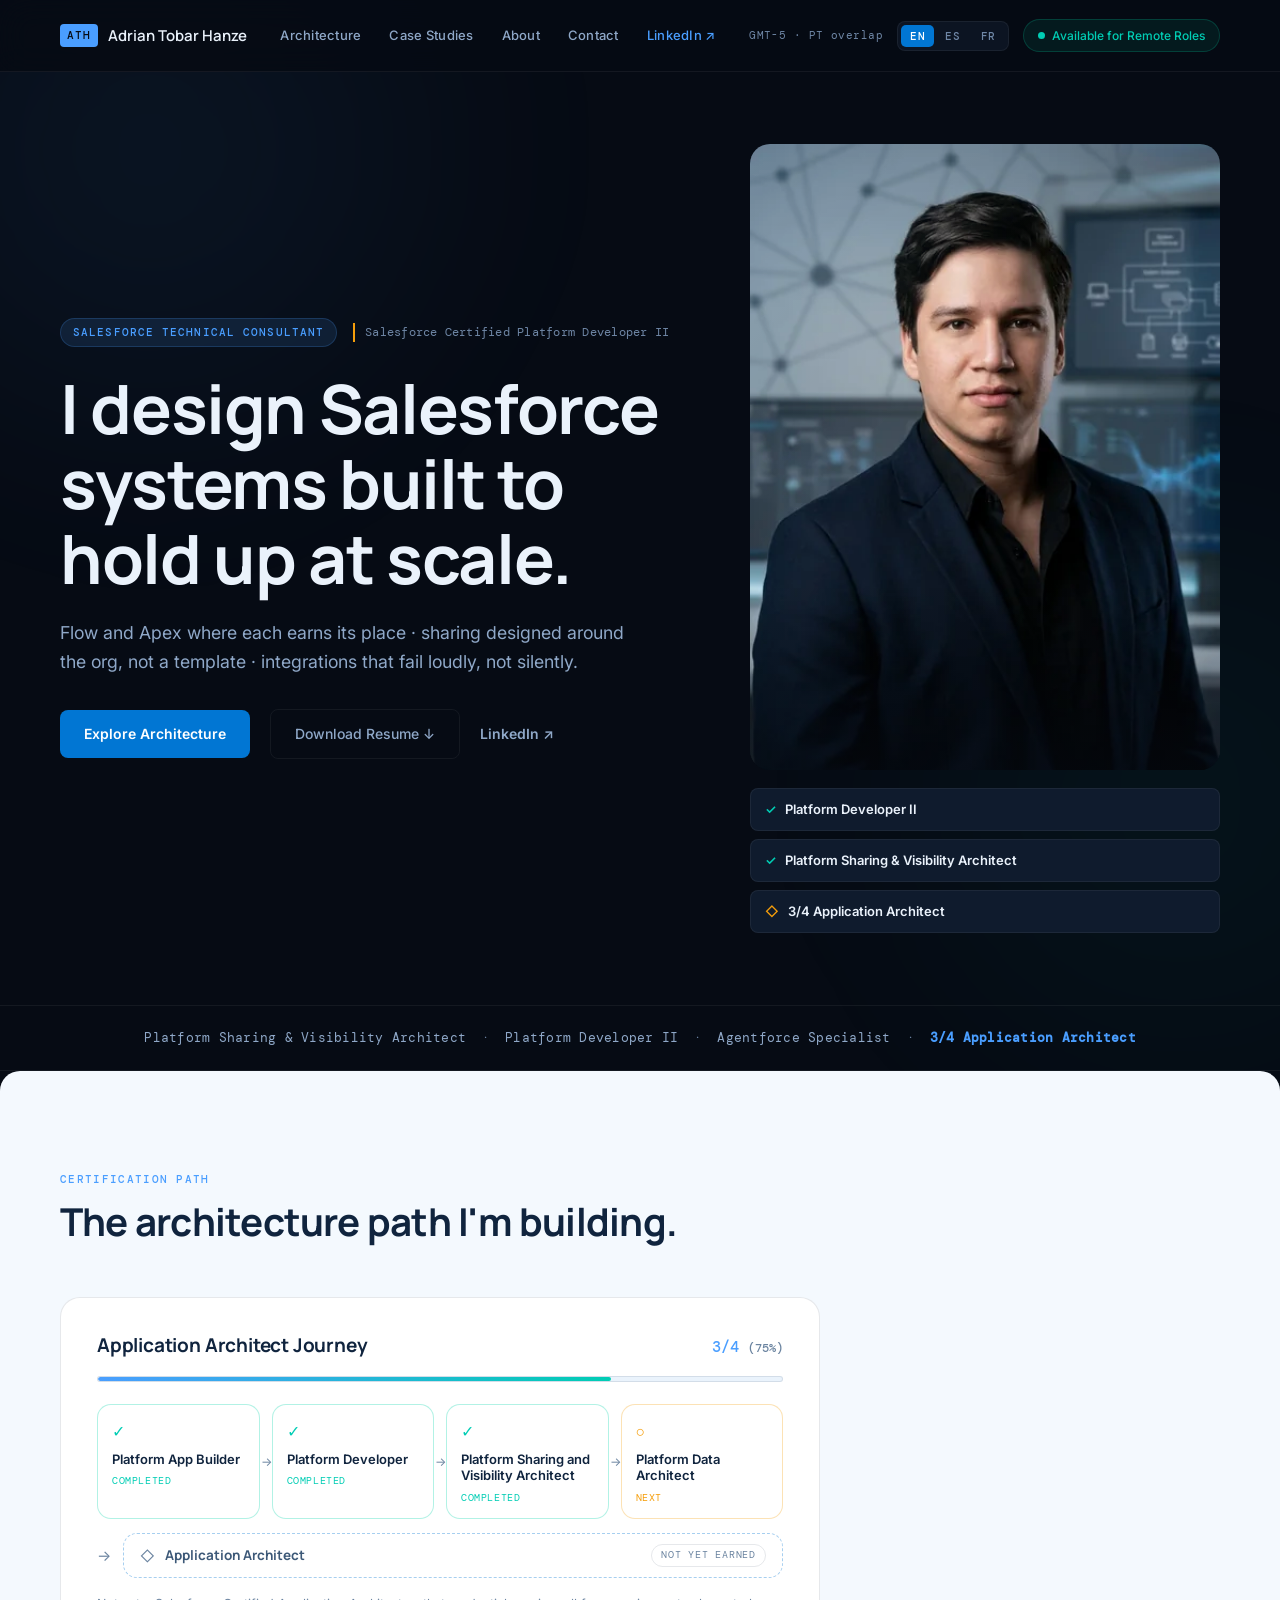
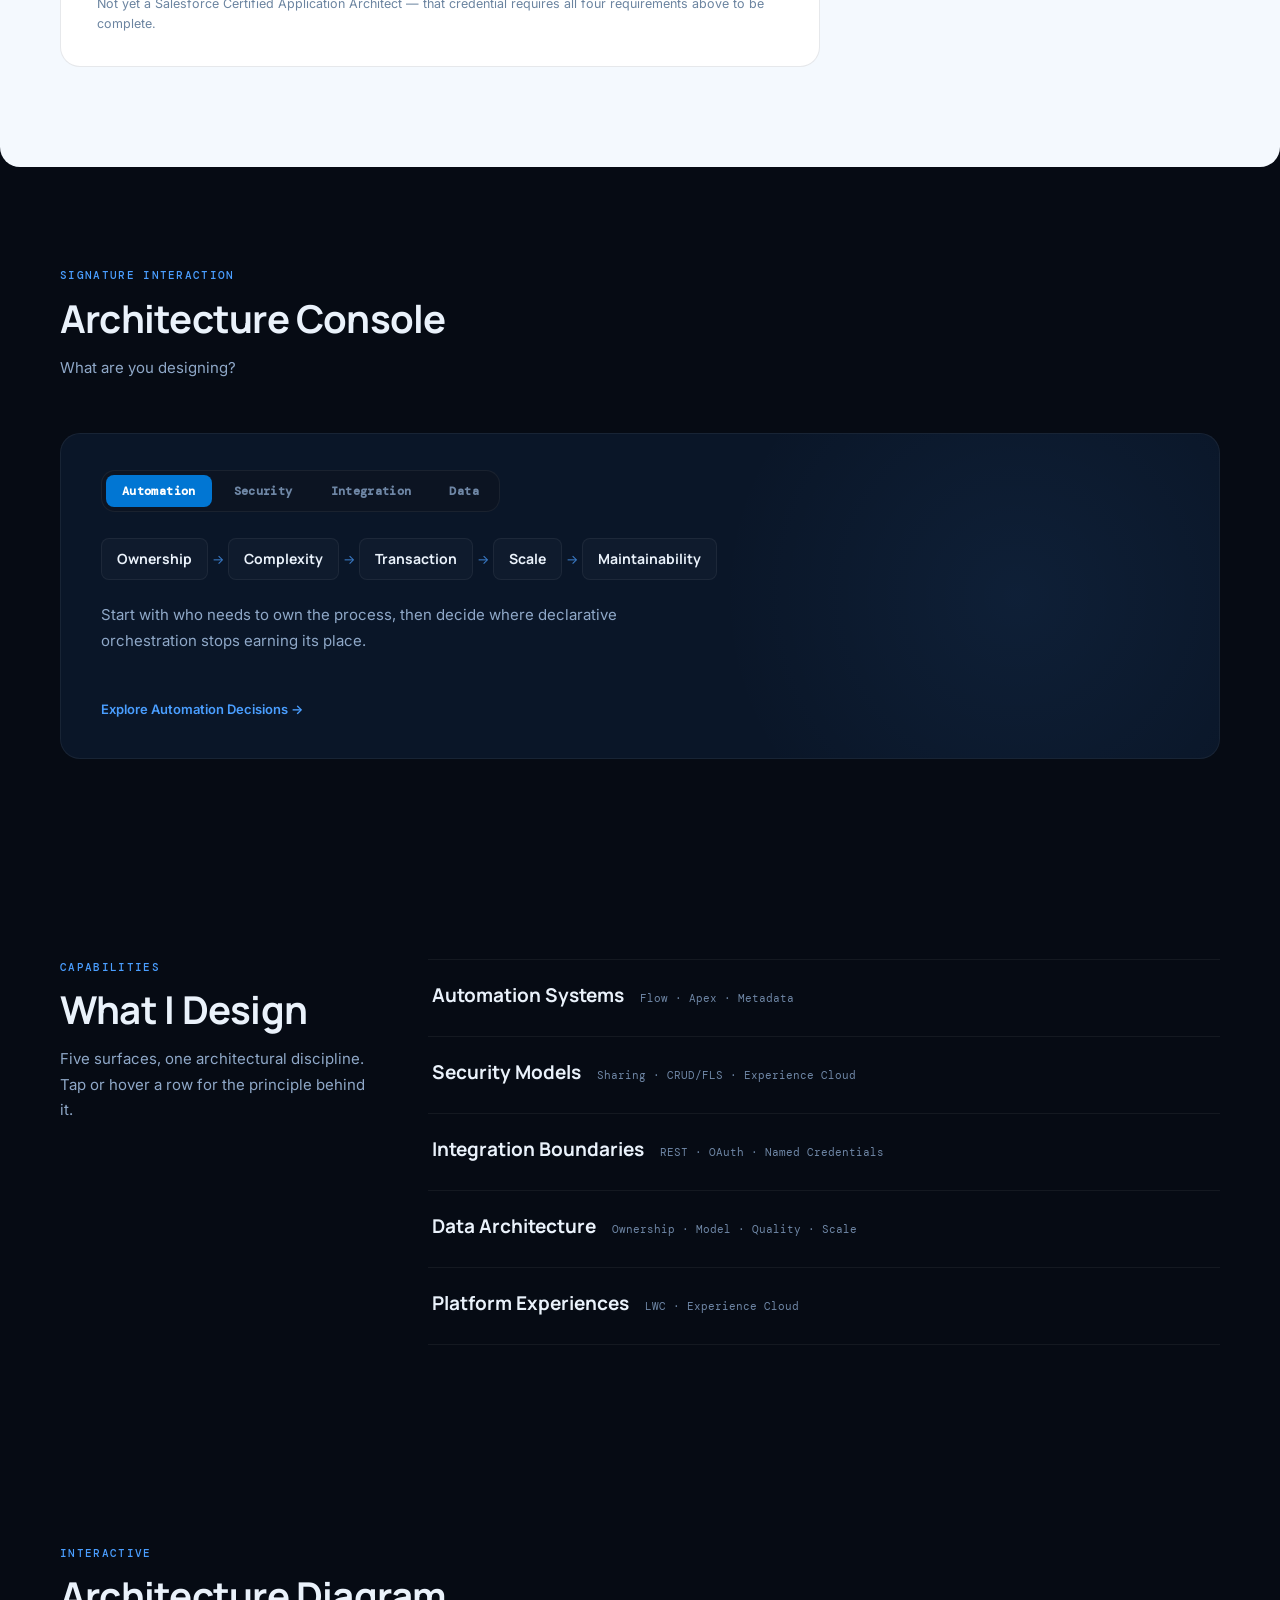
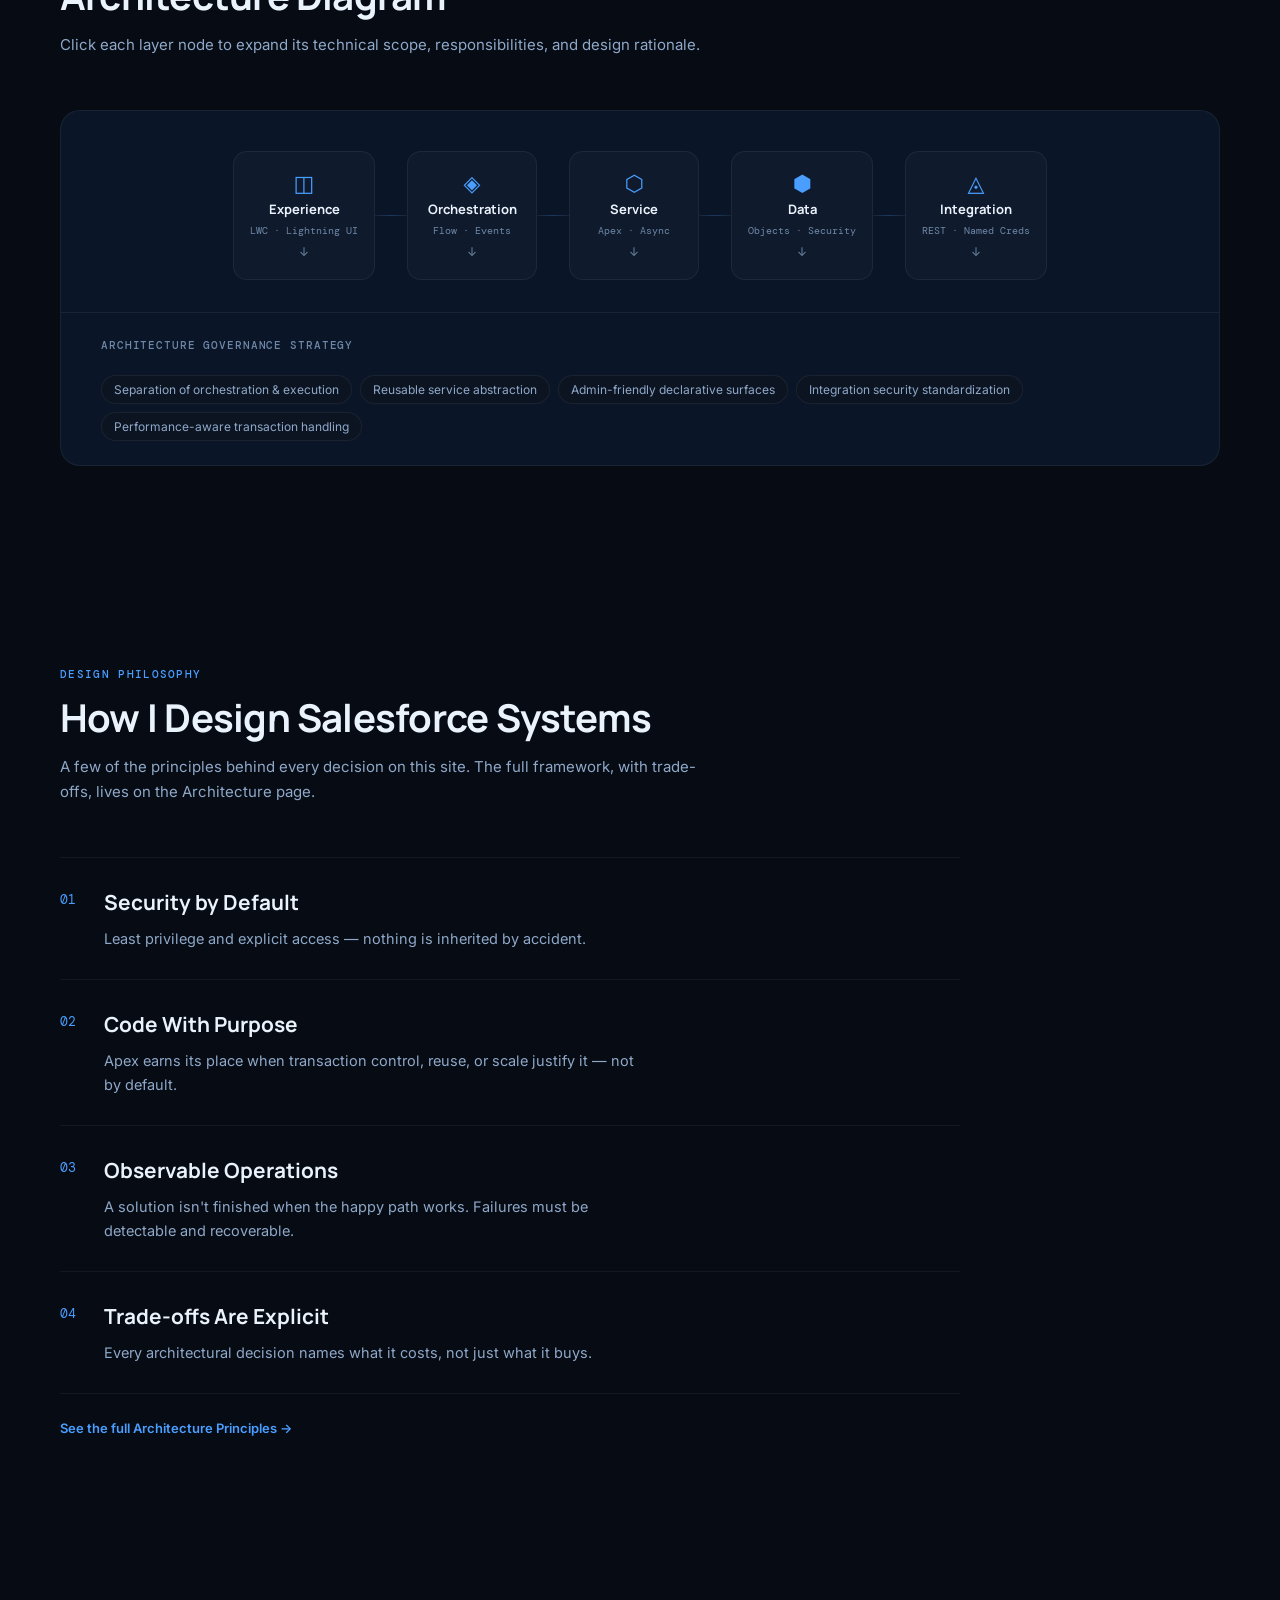
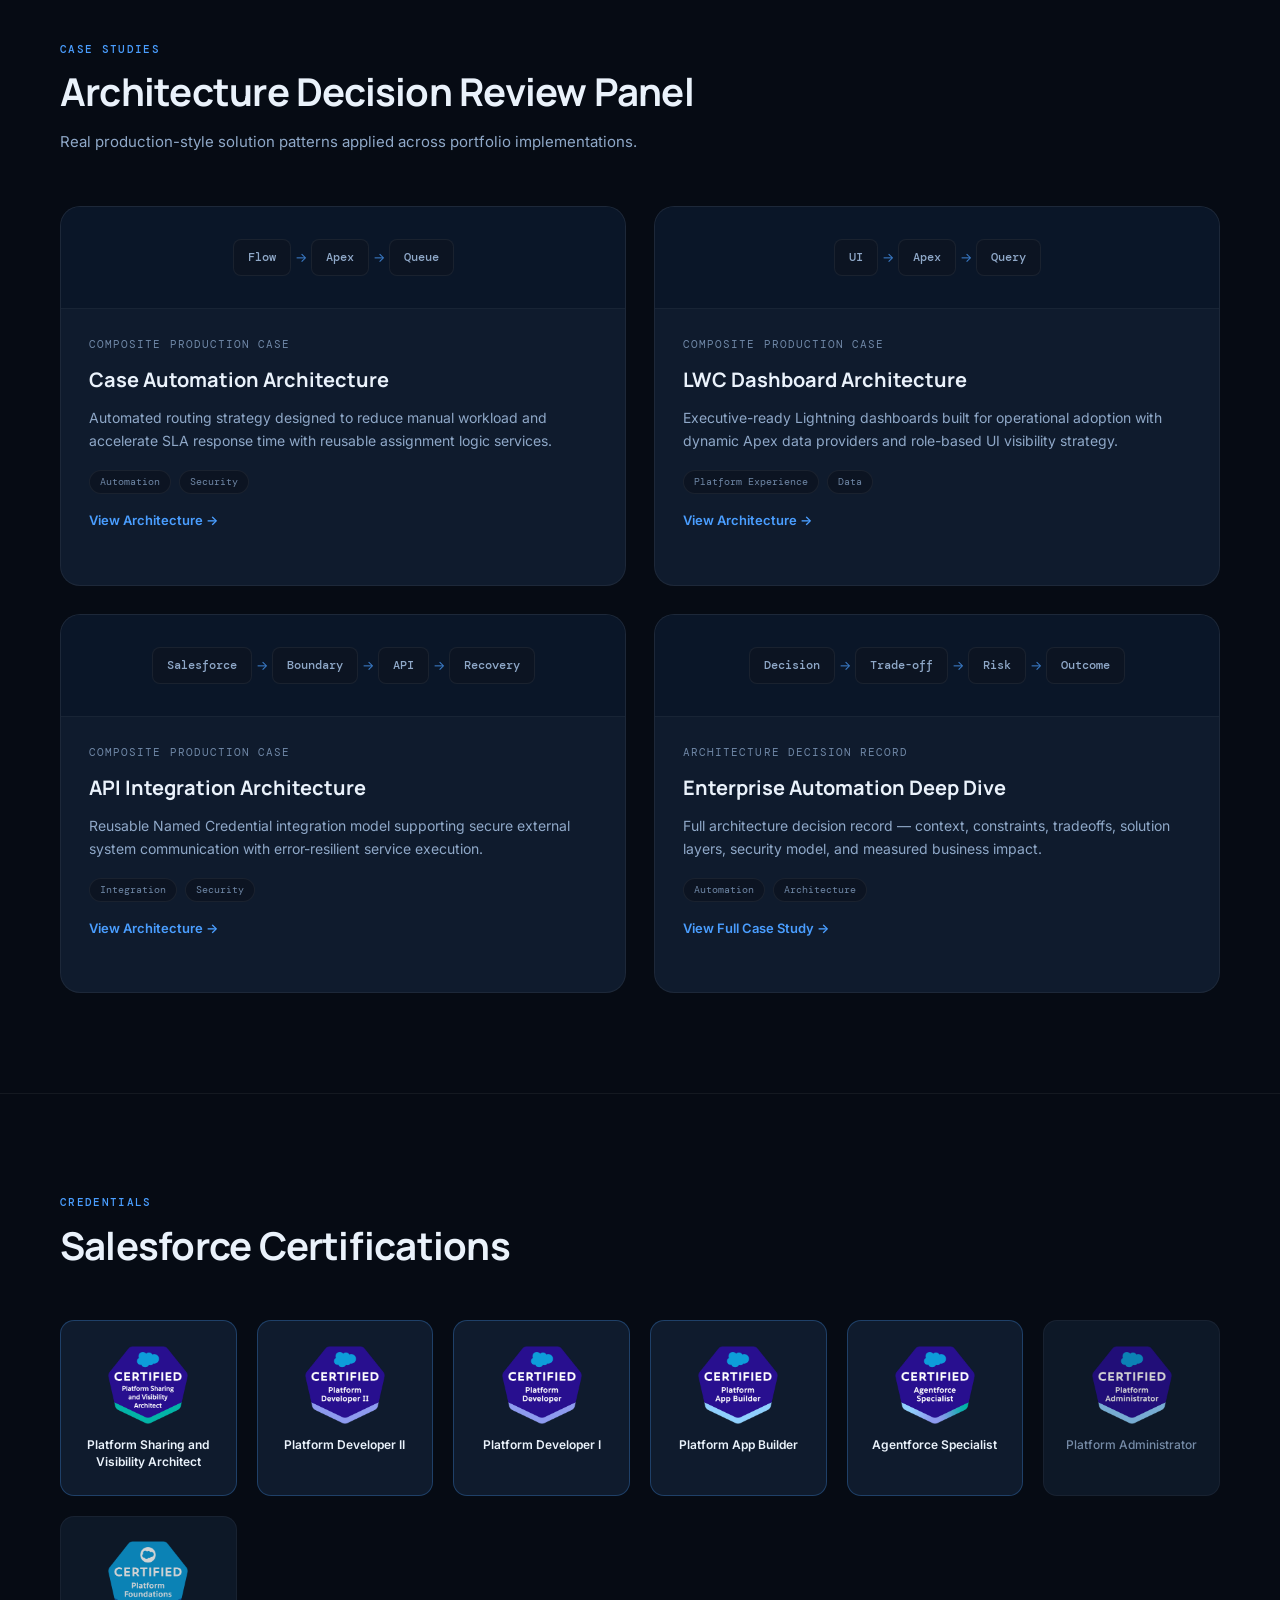
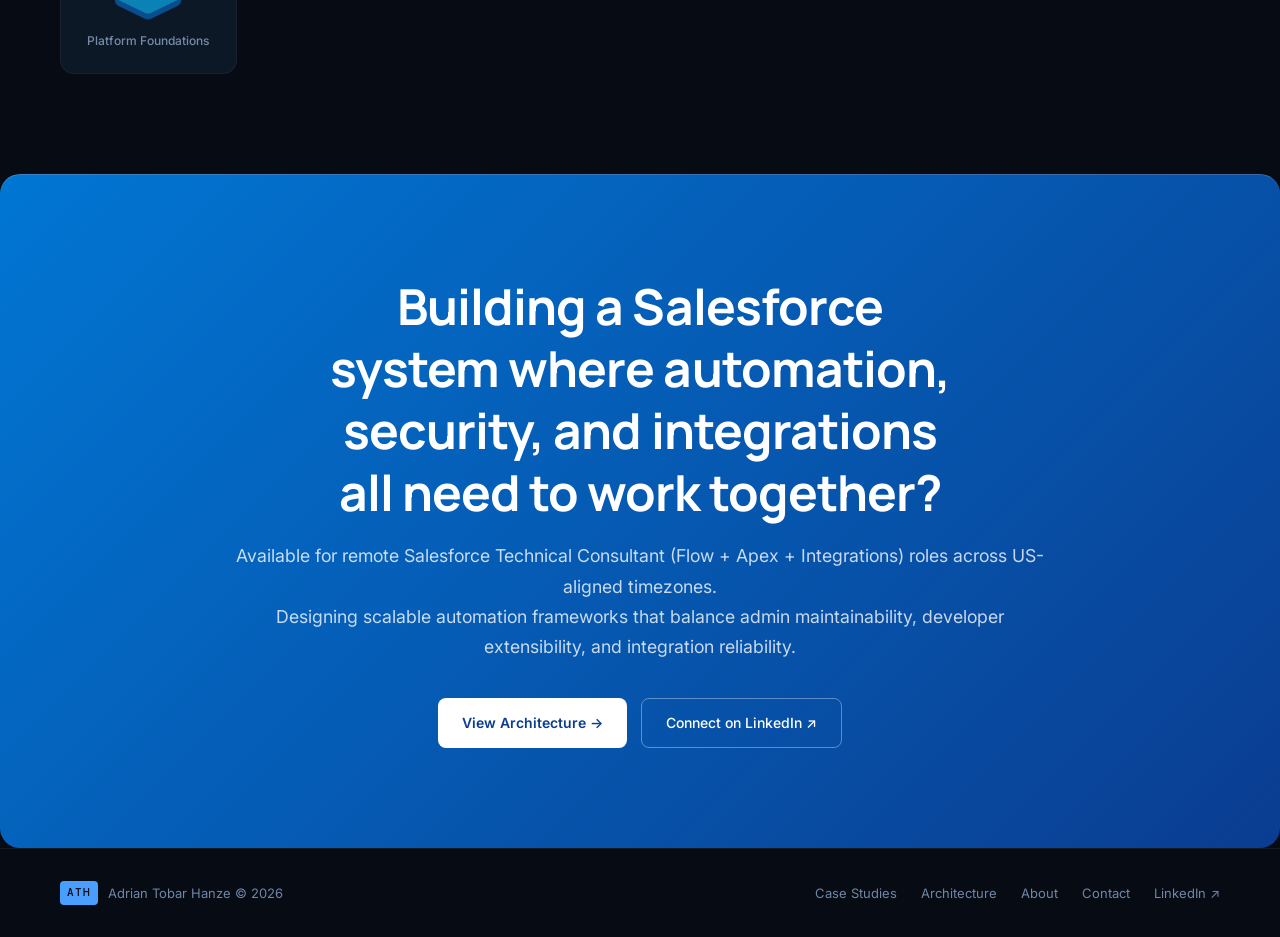
==== commit c0498613: "feat: redesign homepage as a human-first architecture experience Fixes the core Hero problem: the he" ====
--- a/index.html
+++ b/index.html
@@ -25,7 +25,7 @@
 
   <link rel="preconnect" href="https://fonts.googleapis.com">
   <link rel="preconnect" href="https://fonts.gstatic.com" crossorigin>
-  <link href="https://fonts.googleapis.com/css2?family=Syne:wght@400;500;600;700;800&family=Space+Grotesk:wght@300;400;500;600;700&family=DM+Mono:wght@300;400;500&display=swap" rel="stylesheet">
+  <link href="https://fonts.googleapis.com/css2?family=Manrope:wght@500;600;700&family=Inter:wght@400;500;600&family=DM+Mono:wght@400;500&display=swap" rel="stylesheet">
   <link rel="stylesheet" href="style.css">
 
   <script type="application/ld+json">
@@ -50,6 +50,7 @@
 </head>
 <body>
   <a class="skip-link" href="#main-content">Skip to content</a>
+  <noscript><style>.reveal{opacity:1 !important;transform:none !important;}</style></noscript>
 
   <!-- ═══ NAVBAR ═══ -->
   <nav id="navbar" class="nav">
@@ -96,41 +97,56 @@
   </nav>
 
   <main id="main-content">
-  <!-- ═══ HERO ═══ -->
-  <section class="hero reveal">
+  <!-- ═══ HERO — HUMAN FIRST ═══ -->
+  <section class="hero">
     <div class="hero-content">
       <div class="hero-eyebrow">
         <span class="eyebrow-tag" data-i18n="idx.hero.eyebrow">Salesforce Technical Consultant</span>
         <div id="cert-rotator" class="cert-rotator">Salesforce Certified Platform Sharing and Visibility Architect</div>
       </div>
-      <h1 class="hero-headline" data-i18n-html="headline">
-        I design Salesforce systems<br>
-        built to hold up at scale.
-      </h1>
+      <h1 class="hero-headline" data-i18n-html="headline">I design Salesforce systems built to hold up at scale.</h1>
       <p class="hero-sub" data-i18n="idx.hero.sub">
         Flow and Apex where each earns its place · sharing designed around the org, not a template · integrations that fail loudly, not silently.
       </p>
       <div class="hero-cta-group">
-        <a href="#projects" class="btn-primary" data-i18n="idx.hero.ctaProjects">View Architecture Projects</a>
+        <a href="architecture.html" class="btn-primary" data-i18n="idx.hero.ctaProjects">Explore Architecture</a>
         <a href="Adrian%20Tobar%20CV.pdf" target="_blank" class="btn-ghost" data-i18n="common.downloadResume">Download Resume ↓</a>
-        <a href="https://www.linkedin.com/in/adrian-tobar-hanze/" target="_blank" class="btn-ghost">LinkedIn ↗</a>
-      </div>
-    </div>
-    <div class="hero-visual">
-      <div class="hero-stack-preview">
-        <div class="stack-chip chip-top">Lightning UI · LWC</div>
-        <div class="stack-chip">Flow Orchestration · Apex</div>
-        <div class="stack-chip">Objects · Security · RBAC</div>
-        <div class="stack-chip chip-bottom">REST APIs · Named Credentials</div>
-      </div>
-    </div>
-  </section>
-
-  <!-- ═══ APPLICATION ARCHITECT JOURNEY ═══ -->
-  <section class="section reveal">
+        <a href="https://www.linkedin.com/in/adrian-tobar-hanze/" target="_blank" class="text-link">LinkedIn ↗</a>
+      </div>
+    </div>
+    <div class="hero-portrait-col">
+      <div class="portrait-frame">
+        <picture>
+          <source type="image/webp" srcset="assets/profile/adrian-tobar-architect-portrait-440.webp 440w, assets/profile/adrian-tobar-architect-portrait.webp 720w" sizes="(max-width: 900px) 60vw, 34vw">
+          <img src="assets/profile/adrian-tobar-architect-portrait.jpg" alt="Adrian Tobar Hanze, Salesforce Technical Consultant" width="720" height="959" fetchpriority="high">
+        </picture>
+      </div>
+      <div class="hero-proof">
+        <div class="hero-proof-item"><span class="hp-icon">✓</span> Platform Developer II</div>
+        <div class="hero-proof-item"><span class="hp-icon">✓</span> Platform Sharing &amp; Visibility Architect</div>
+        <div class="hero-proof-item hp-next"><span class="hp-icon">◇</span> 3/4 Application Architect</div>
+      </div>
+    </div>
+  </section>
+
+  <!-- ═══ TRUST / CREDENTIAL STRIP ═══ -->
+  <section class="trust-strip">
+    <div class="trust-strip-inner">
+      <span class="trust-item">Platform Sharing &amp; Visibility Architect</span>
+      <span class="trust-divider">·</span>
+      <span class="trust-item">Platform Developer II</span>
+      <span class="trust-divider">·</span>
+      <span class="trust-item">Agentforce Specialist</span>
+      <span class="trust-divider">·</span>
+      <span class="trust-item trust-item-accent">3/4 Application Architect</span>
+    </div>
+  </section>
+
+  <!-- ═══ APPLICATION ARCHITECT JOURNEY — CLOUD EDITORIAL ═══ -->
+  <section class="section section-cloud reveal">
     <div class="section-header">
       <span class="section-tag" data-i18n="idx.aj.tag">Certification Path</span>
-      <h2 class="section-title" data-i18n="idx.aj.sectionTitle">Progressing Toward Application Architect</h2>
+      <h2 class="section-title" data-i18n="idx.aj.sectionTitle">The architecture path I'm building.</h2>
     </div>
     <!-- ARCHITECT_JOURNEY:START -->
       <div class="architect-journey">
@@ -172,24 +188,6 @@
         <p class="aj-note" data-i18n="idx.aj.note">Not yet a Salesforce Certified Application Architect — that credential requires all four requirements above to be complete.</p>
       </div>
     <!-- ARCHITECT_JOURNEY:END -->
-  </section>
-
-  <!-- ═══ MEET ADRIAN ═══ -->
-  <section class="section meet-adrian reveal">
-    <div class="meet-adrian-copy">
-      <span class="section-tag" data-i18n="idx.meet.tag">Meet Adrian</span>
-      <h2 class="section-title" data-i18n="idx.meet.title">Technical depth without losing the business problem.</h2>
-      <p class="section-intro" data-i18n="idx.meet.intro">Salesforce automation, platform development, security, and integrations — approached as one architectural discipline, not four separate specialties.</p>
-      <a href="about.html" class="meet-adrian-cta" data-i18n="idx.meet.cta">Read my story →</a>
-    </div>
-    <div class="meet-adrian-portrait">
-      <div class="portrait-frame portrait-frame--sm">
-        <picture>
-          <source type="image/webp" srcset="assets/profile/adrian-tobar-architect-portrait-440.webp 440w, assets/profile/adrian-tobar-architect-portrait.webp 720w" sizes="(max-width: 820px) 45vw, 230px">
-          <img src="assets/profile/adrian-tobar-architect-portrait.jpg" alt="Adrian Tobar Hanze, Salesforce Technical Consultant" width="720" height="959" loading="lazy">
-        </picture>
-      </div>
-    </div>
   </section>
 
   <!-- ═══ ARCHITECTURE CONSOLE ═══ -->
@@ -254,84 +252,52 @@
     </div>
   </section>
 
-  <!-- ═══ ARCHITECTURE PRINCIPLES (teaser) ═══ -->
+  <!-- ═══ WHAT I DESIGN ═══ -->
   <section class="section reveal">
-    <div class="section-header">
-      <span class="section-tag" data-i18n="idx.principles.tag">Design Philosophy</span>
-      <h2 class="section-title" data-i18n="idx.principles.title">How I Design Salesforce Systems</h2>
-      <p class="section-intro" data-i18n="idx.principles.intro">A few of the principles behind every decision on this site. The full framework, with trade-offs, lives on the Architecture page.</p>
-    </div>
-    <div class="principles-grid">
-      <div class="principle-card">
-        <h3 data-i18n="idx.principles.p1.title">Security by Default</h3>
-        <p data-i18n="idx.principles.p1.desc">Least privilege and explicit access — nothing is inherited by accident.</p>
-      </div>
-      <div class="principle-card">
-        <h3 data-i18n="idx.principles.p2.title">Code With Purpose</h3>
-        <p data-i18n="idx.principles.p2.desc">Apex earns its place when transaction control, reuse, or scale justify it — not by default.</p>
-      </div>
-      <div class="principle-card">
-        <h3 data-i18n="idx.principles.p3.title">Observable Operations</h3>
-        <p data-i18n="idx.principles.p3.desc">A solution isn't finished when the happy path works. Failures must be detectable and recoverable.</p>
-      </div>
-      <div class="principle-card">
-        <h3 data-i18n="idx.principles.p4.title">Trade-offs Are Explicit</h3>
-        <p data-i18n="idx.principles.p4.desc">Every architectural decision names what it costs, not just what it buys.</p>
-      </div>
-    </div>
-    <a href="architecture.html#principles" class="principles-more" data-i18n="idx.principles.linkText">See the full Architecture Principles →</a>
-  </section>
-
-  <!-- ═══ ARCHITECTURE STACK ═══ -->
-  <section id="architecture" class="section reveal">
-    <div class="section-header">
-      <span class="section-tag" data-i18n="idx.arch.tag">Architecture</span>
-      <h2 class="section-title" data-i18n="architectureTitle">Enterprise Salesforce Architecture Strategy</h2>
-      <p class="section-intro" data-i18n="idx.arch.intro">Designing scalable Flow orchestration frameworks, reusable Apex service layers, and integration architectures across Sales Cloud environments. Focused on performance, governance alignment, and maintainable automation at scale.</p>
-    </div>
-    <div class="architecture-stack">
-      <div class="arch-layer" data-layer="01">
-        <div class="layer-label">01</div>
-        <div class="layer-content">
-          <div class="layer-name" data-i18n="idx.arch.layer1.name">Experience Layer</div>
-          <div class="layer-desc" data-i18n="idx.arch.layer1.desc">Lightning UI · LWC Dashboards · Executive Visibility Components — Delivers role-based interaction surfaces designed for operational clarity and adoption acceleration.</div>
-        </div>
-        <div class="layer-tech">LWC · Aura · FlexiPage</div>
-      </div>
-      <div class="arch-layer" data-layer="02">
-        <div class="layer-label">02</div>
-        <div class="layer-content">
-          <div class="layer-name" data-i18n="idx.arch.layer2.name">Orchestration Layer</div>
-          <div class="layer-desc" data-i18n="idx.arch.layer2.desc">Flow Orchestration · Screen Flows · Record-Triggered Flows — Coordinates business processes declaratively while maintaining flexibility for admin-level iteration.</div>
-        </div>
-        <div class="layer-tech">Flow · Platform Events</div>
-      </div>
-      <div class="arch-layer" data-layer="03">
-        <div class="layer-label">03</div>
-        <div class="layer-content">
-          <div class="layer-name" data-i18n="idx.arch.layer3.name">Service Layer</div>
-          <div class="layer-desc" data-i18n="idx.arch.layer3.desc">Reusable Apex Services · Invocable Methods · Async Processing — Encapsulates transaction-level logic for performance-critical workflows and integration mediation.</div>
-        </div>
-        <div class="layer-tech">Apex · Queueable · Batch</div>
-      </div>
-      <div class="arch-layer" data-layer="04">
-        <div class="layer-label">04</div>
-        <div class="layer-content">
-          <div class="layer-name" data-i18n="idx.arch.layer4.name">Data &amp; Governance Layer</div>
-          <div class="layer-desc" data-i18n="idx.arch.layer4.desc">Objects · Validation Rules · Permission Models · Sharing Strategy — Implements enterprise-ready security alignment and structured data lifecycle governance.</div>
-        </div>
-        <div class="layer-tech">Profiles · Permission Sets · Sharing</div>
-      </div>
-      <div class="arch-layer" data-layer="05">
-        <div class="layer-label">05</div>
-        <div class="layer-content">
-          <div class="layer-name" data-i18n="idx.arch.layer5.name">Integration Layer</div>
-          <div class="layer-desc" data-i18n="idx.arch.layer5.desc">REST APIs · Named Credentials · External Services — Provides secure authentication abstraction and reusable connectivity across system boundaries.</div>
-        </div>
-        <div class="layer-tech">REST · Named Credentials · Auth</div>
-      </div>
-    </div>
-    <a href="architecture.html#layered-architecture" class="principles-more">Full layered architecture, with trade-offs →</a>
+    <div class="design-layout">
+      <div class="design-intro">
+        <span class="section-tag" data-i18n="idx.design.tag">Capabilities</span>
+        <h2 class="section-title" data-i18n="idx.design.title">What I Design</h2>
+        <p class="section-intro" data-i18n="idx.design.intro">Five surfaces, one architectural discipline. Tap or hover a row for the principle behind it.</p>
+      </div>
+      <div class="design-rows">
+        <button class="design-row" type="button" aria-expanded="false" aria-controls="design-1">
+          <span class="design-row-head">
+            <span class="design-verb" data-i18n="idx.design.row1.verb">Automation Systems</span>
+            <span class="design-stack">Flow · Apex · Metadata</span>
+          </span>
+          <span class="design-reveal" id="design-1" data-i18n="idx.design.row1.reveal">Flow owns orchestration by default — until a requirement genuinely needs programmatic control.</span>
+        </button>
+        <button class="design-row" type="button" aria-expanded="false" aria-controls="design-2">
+          <span class="design-row-head">
+            <span class="design-verb" data-i18n="idx.design.row2.verb">Security Models</span>
+            <span class="design-stack">Sharing · CRUD/FLS · Experience Cloud</span>
+          </span>
+          <span class="design-reveal" id="design-2" data-i18n="idx.design.row2.reveal">Access starts with explicit boundaries, not accumulated permissions.</span>
+        </button>
+        <button class="design-row" type="button" aria-expanded="false" aria-controls="design-3">
+          <span class="design-row-head">
+            <span class="design-verb" data-i18n="idx.design.row3.verb">Integration Boundaries</span>
+            <span class="design-stack">REST · OAuth · Named Credentials</span>
+          </span>
+          <span class="design-reveal" id="design-3" data-i18n="idx.design.row3.reveal">An integration needs a contract for what happens when the other side is down, not just a happy path.</span>
+        </button>
+        <button class="design-row" type="button" aria-expanded="false" aria-controls="design-4">
+          <span class="design-row-head">
+            <span class="design-verb" data-i18n="idx.design.row4.verb">Data Architecture</span>
+            <span class="design-stack">Ownership · Model · Quality · Scale</span>
+          </span>
+          <span class="design-reveal" id="design-4" data-i18n="idx.design.row4.reveal">Data ownership gets decided before the schema does, not after.</span>
+        </button>
+        <button class="design-row" type="button" aria-expanded="false" aria-controls="design-5">
+          <span class="design-row-head">
+            <span class="design-verb" data-i18n="idx.design.row5.verb">Platform Experiences</span>
+            <span class="design-stack">LWC · Experience Cloud</span>
+          </span>
+          <span class="design-reveal" id="design-5" data-i18n="idx.design.row5.reveal">Components consume services and render state — they don't own business logic.</span>
+        </button>
+      </div>
+    </div>
   </section>
 
   <!-- ═══ INTERACTIVE ARCHITECTURE DIAGRAM ═══ -->
@@ -569,145 +535,114 @@
     </div>
   </section>
 
-  <!-- ═══ DECISION MATRIX ═══ -->
+  <!-- ═══ PRINCIPLES — TYPOGRAPHY-LED ═══ -->
   <section class="section reveal">
     <div class="section-header">
-      <span class="section-tag" data-i18n="idx.matrix.tag">Decision Framework</span>
-      <h2 class="section-title" data-i18n="flowMatrixTitle">Flow vs Apex Decision Matrix</h2>
-    </div>
-    <div class="matrix-grid">
-      <div class="matrix-card matrix-flow">
-        <div class="matrix-icon">◈</div>
-        <h3 data-i18n="idx.matrix.flow.title">Use Flow When</h3>
-        <ul>
-          <li data-i18n="idx.matrix.flow.li1">Admin maintainability is required</li>
-          <li data-i18n="idx.matrix.flow.li2">Rapid iteration cycles are expected</li>
-          <li data-i18n="idx.matrix.flow.li3">Declarative orchestration is sufficient</li>
-          <li data-i18n="idx.matrix.flow.li4">Business logic transparency improves adoption</li>
-        </ul>
-        <div class="matrix-tag" data-i18n="idx.matrix.flow.tag">Declarative</div>
-      </div>
-      <div class="matrix-card matrix-apex">
-        <div class="matrix-icon">⬡</div>
-        <h3 data-i18n="idx.matrix.apex.title">Use Apex When</h3>
-        <ul>
-          <li data-i18n="idx.matrix.apex.li1">Transaction-level control is necessary</li>
-          <li data-i18n="idx.matrix.apex.li2">Complex integrations must be coordinated</li>
-          <li data-i18n="idx.matrix.apex.li3">Bulk processing logic is performance-sensitive</li>
-          <li data-i18n="idx.matrix.apex.li4">Reusable service abstraction improves clarity</li>
-        </ul>
-        <div class="matrix-tag" data-i18n="idx.matrix.apex.tag">Programmatic</div>
-      </div>
-      <div class="matrix-card matrix-hybrid">
-        <div class="matrix-icon">◬</div>
-        <h3 data-i18n="idx.matrix.hybrid.title">Hybrid Pattern</h3>
-        <ul>
-          <li data-i18n="idx.matrix.hybrid.li1">Flow orchestration layer on top</li>
-          <li data-i18n="idx.matrix.hybrid.li2">Apex service execution layer below</li>
-          <li data-i18n="idx.matrix.hybrid.li3">Shared integration framework</li>
-          <li data-i18n="idx.matrix.hybrid.li4">Maximum maintainability + enterprise scale</li>
-        </ul>
-        <div class="matrix-tag" data-i18n="idx.matrix.hybrid.tag">Recommended</div>
-      </div>
-    </div>
-    <a href="architecture.html#automation-decision-framework" class="principles-more">Full Automation Decision Framework →</a>
-  </section>
-
-  <!-- ═══ PROJECTS ═══ -->
+      <span class="section-tag" data-i18n="idx.principles.tag">Design Philosophy</span>
+      <h2 class="section-title" data-i18n="idx.principles.title">How I Design Salesforce Systems</h2>
+      <p class="section-intro" data-i18n="idx.principles.intro">A few of the principles behind every decision on this site. The full framework, with trade-offs, lives on the Architecture page.</p>
+    </div>
+    <div class="principle-stmts">
+      <div class="principle-stmt">
+        <span class="ps-num">01</span>
+        <div class="ps-body">
+          <h3 data-i18n="idx.principles.p1.title">Security by Default</h3>
+          <p data-i18n="idx.principles.p1.desc">Least privilege and explicit access — nothing is inherited by accident.</p>
+        </div>
+      </div>
+      <div class="principle-stmt">
+        <span class="ps-num">02</span>
+        <div class="ps-body">
+          <h3 data-i18n="idx.principles.p2.title">Code With Purpose</h3>
+          <p data-i18n="idx.principles.p2.desc">Apex earns its place when transaction control, reuse, or scale justify it — not by default.</p>
+        </div>
+      </div>
+      <div class="principle-stmt">
+        <span class="ps-num">03</span>
+        <div class="ps-body">
+          <h3 data-i18n="idx.principles.p3.title">Observable Operations</h3>
+          <p data-i18n="idx.principles.p3.desc">A solution isn't finished when the happy path works. Failures must be detectable and recoverable.</p>
+        </div>
+      </div>
+      <div class="principle-stmt">
+        <span class="ps-num">04</span>
+        <div class="ps-body">
+          <h3 data-i18n="idx.principles.p4.title">Trade-offs Are Explicit</h3>
+          <p data-i18n="idx.principles.p4.desc">Every architectural decision names what it costs, not just what it buys.</p>
+        </div>
+      </div>
+    </div>
+    <a href="architecture.html#principles" class="principles-more" data-i18n="idx.principles.linkText">See the full Architecture Principles →</a>
+  </section>
+
+  <!-- ═══ SELECTED WORK — LARGE PROJECT SHOWCASES ═══ -->
   <section id="projects" class="section reveal">
     <div class="section-header">
       <span class="section-tag" data-i18n="idx.projects.tag">Case Studies</span>
       <h2 class="section-title" data-i18n="decisionPanelTitle">Architecture Decision Review Panel</h2>
       <p class="section-intro" data-i18n="idx.projects.intro">Real production-style solution patterns applied across portfolio implementations.</p>
     </div>
-    <div class="project-grid">
-      <a href="projects/case-automation.html" class="project-card">
-        <div class="project-card-header">
-          <span class="project-icon">⚙</span>
-          <span class="project-tag">Flow · Escalation Logic</span>
-        </div>
-        <h3 data-i18n="idx.projects.card1.title">Case Automation Architecture</h3>
-        <p data-i18n="idx.projects.card1.desc">Automated routing strategy designed to reduce manual workload and accelerate SLA response time with reusable assignment logic services.</p>
-        <div class="project-metric">
-          <span class="metric-num">3</span>
-          <span class="metric-label" data-i18n="idx.projects.card1.metricLabel">escalation tiers automated</span>
-        </div>
-        <span class="project-cta" data-i18n="common.viewArchitecture">View Architecture →</span>
-        <span class="project-insight">Decision: Flow + Apex Hybrid</span>
+    <div class="showcase-grid">
+      <a href="projects/case-automation.html" class="showcase-card">
+        <div class="showcase-diagram" aria-hidden="true">
+          <span class="sd-node">Flow</span><span class="sd-arrow">→</span><span class="sd-node">Apex</span><span class="sd-arrow">→</span><span class="sd-node">Queue</span>
+        </div>
+        <div class="showcase-body">
+          <span class="showcase-category" data-i18n="common.compositeProductionCase">Composite Production Case</span>
+          <h3 data-i18n="idx.projects.card1.title">Case Automation Architecture</h3>
+          <p data-i18n="idx.projects.card1.desc">Automated routing strategy designed to reduce manual workload and accelerate SLA response time with reusable assignment logic services.</p>
+          <div class="showcase-meta">
+            <span class="showcase-tag">Automation</span><span class="showcase-tag">Security</span>
+          </div>
+          <span class="showcase-cta" data-i18n="common.viewArchitecture">View Architecture →</span>
+          <span class="showcase-insight">Decision: Flow + Apex Hybrid</span>
+        </div>
       </a>
-      <a href="projects/lwc-dashboard.html" class="project-card">
-        <div class="project-card-header">
-          <span class="project-icon">◫</span>
-          <span class="project-tag">LWC · Analytics</span>
-        </div>
-        <h3 data-i18n="idx.projects.card2.title">LWC Dashboard Architecture</h3>
-        <p data-i18n="idx.projects.card2.desc">Executive-ready Lightning dashboards built for operational adoption with dynamic Apex data providers and role-based UI visibility strategy.</p>
-        <div class="project-metric">
-          <span class="metric-num">RT</span>
-          <span class="metric-label" data-i18n="idx.projects.card2.metricLabel">real-time data sync</span>
-        </div>
-        <span class="project-cta" data-i18n="common.viewArchitecture">View Architecture →</span>
-        <span class="project-insight">Focus: Experience + Query Efficiency</span>
+      <a href="projects/lwc-dashboard.html" class="showcase-card">
+        <div class="showcase-diagram" aria-hidden="true">
+          <span class="sd-node">UI</span><span class="sd-arrow">→</span><span class="sd-node">Apex</span><span class="sd-arrow">→</span><span class="sd-node">Query</span>
+        </div>
+        <div class="showcase-body">
+          <span class="showcase-category" data-i18n="common.compositeProductionCase">Composite Production Case</span>
+          <h3 data-i18n="idx.projects.card2.title">LWC Dashboard Architecture</h3>
+          <p data-i18n="idx.projects.card2.desc">Executive-ready Lightning dashboards built for operational adoption with dynamic Apex data providers and role-based UI visibility strategy.</p>
+          <div class="showcase-meta">
+            <span class="showcase-tag">Platform Experience</span><span class="showcase-tag">Data</span>
+          </div>
+          <span class="showcase-cta" data-i18n="common.viewArchitecture">View Architecture →</span>
+          <span class="showcase-insight">Focus: Experience + Query Efficiency</span>
+        </div>
       </a>
-      <a href="projects/api-integration.html" class="project-card">
-        <div class="project-card-header">
-          <span class="project-icon">⬡</span>
-          <span class="project-tag">REST · Named Credentials</span>
-        </div>
-        <h3 data-i18n="idx.projects.card3.title">API Integration Architecture</h3>
-        <p data-i18n="idx.projects.card3.desc">Reusable Named Credential integration model supporting secure external system communication with error-resilient service execution.</p>
-        <div class="project-metric">
-          <span class="metric-num">∞</span>
-          <span class="metric-label" data-i18n="idx.projects.card3.metricLabel">reusable integration layer</span>
-        </div>
-        <span class="project-cta" data-i18n="common.viewArchitecture">View Architecture →</span>
-        <span class="project-insight">Focus: Credential Security + Failure Handling</span>
+      <a href="projects/api-integration.html" class="showcase-card">
+        <div class="showcase-diagram" aria-hidden="true">
+          <span class="sd-node">Salesforce</span><span class="sd-arrow">→</span><span class="sd-node">Boundary</span><span class="sd-arrow">→</span><span class="sd-node">API</span><span class="sd-arrow">→</span><span class="sd-node">Recovery</span>
+        </div>
+        <div class="showcase-body">
+          <span class="showcase-category" data-i18n="common.compositeProductionCase">Composite Production Case</span>
+          <h3 data-i18n="idx.projects.card3.title">API Integration Architecture</h3>
+          <p data-i18n="idx.projects.card3.desc">Reusable Named Credential integration model supporting secure external system communication with error-resilient service execution.</p>
+          <div class="showcase-meta">
+            <span class="showcase-tag">Integration</span><span class="showcase-tag">Security</span>
+          </div>
+          <span class="showcase-cta" data-i18n="common.viewArchitecture">View Architecture →</span>
+          <span class="showcase-insight">Focus: Credential Security + Failure Handling</span>
+        </div>
       </a>
-      <a href="projects/case-study-enterprise-automation.html" class="project-card">
-        <div class="project-card-header">
-          <span class="project-icon">⬢</span>
-          <span class="project-tag">Deep Dive · Full Case Study</span>
-        </div>
-        <h3 data-i18n="idx.projects.card4.title">Enterprise Automation Deep Dive</h3>
-        <p data-i18n="idx.projects.card4.desc">Full architecture decision record — context, constraints, tradeoffs, solution layers, security model, and measured business impact.</p>
-        <div class="project-metric">
-          <span class="metric-num">ADR</span>
-          <span class="metric-label" data-i18n="idx.projects.card4.metricLabel">architecture decision record</span>
-        </div>
-        <span class="project-cta" data-i18n="common.viewFullCaseStudy">View Full Case Study →</span>
-        <span class="project-insight">Format: Architecture Decision Record</span>
+      <a href="projects/case-study-enterprise-automation.html" class="showcase-card">
+        <div class="showcase-diagram" aria-hidden="true">
+          <span class="sd-node">Decision</span><span class="sd-arrow">→</span><span class="sd-node">Trade-off</span><span class="sd-arrow">→</span><span class="sd-node">Risk</span><span class="sd-arrow">→</span><span class="sd-node">Outcome</span>
+        </div>
+        <div class="showcase-body">
+          <span class="showcase-category" data-i18n="idx.projects.categoryAdr">Architecture Decision Record</span>
+          <h3 data-i18n="idx.projects.card4.title">Enterprise Automation Deep Dive</h3>
+          <p data-i18n="idx.projects.card4.desc">Full architecture decision record — context, constraints, tradeoffs, solution layers, security model, and measured business impact.</p>
+          <div class="showcase-meta">
+            <span class="showcase-tag">Automation</span><span class="showcase-tag">Architecture</span>
+          </div>
+          <span class="showcase-cta" data-i18n="common.viewFullCaseStudy">View Full Case Study →</span>
+          <span class="showcase-insight">Format: Architecture Decision Record</span>
+        </div>
       </a>
-    </div>
-  </section>
-
-  <!-- ═══ METRICS / DESIGN HIGHLIGHTS ═══ -->
-  <section class="section reveal">
-    <div class="section-header">
-      <span class="section-tag" data-i18n="idx.metrics.tag">Design Highlights</span>
-      <h2 class="section-title" data-i18n="metricsTitle">Architecture Design Highlights</h2>
-      <p class="section-intro" data-i18n="idx.metrics.intro">What each architecture decision was actually built to do.</p>
-    </div>
-    <div class="metrics-grid">
-      <div class="metric-card reveal">
-        <div class="metric-num">Flow</div>
-        <div class="metric-label" data-i18n="idx.metrics.card1.label">Case routing automated with Record-Triggered Flow, replacing manual assignment</div>
-        <div class="metric-domain" data-i18n="idx.metrics.card1.domain">⚙ Automation Speed</div>
-      </div>
-      <div class="metric-card reveal">
-        <div class="metric-num">LWC</div>
-        <div class="metric-label" data-i18n="idx.metrics.card2.label">Executive dashboards rebuilt on Lightning Web Components with live data</div>
-        <div class="metric-domain" data-i18n="idx.metrics.card2.domain">◫ Executive Adoption</div>
-      </div>
-      <div class="metric-card reveal">
-        <div class="metric-num">1:N</div>
-        <div class="metric-label" data-i18n="idx.metrics.card3.label">One reusable Named Credential integration pattern applied across external services</div>
-        <div class="metric-domain" data-i18n="idx.metrics.card3.domain">⬡ Integration Reliability</div>
-      </div>
-      <div class="metric-card reveal">
-        <div class="metric-num">RBAC</div>
-        <div class="metric-label" data-i18n="idx.metrics.card4.label">Enterprise-ready permission modeling applied across automation layers</div>
-        <div class="metric-domain" data-i18n="idx.metrics.card4.domain">⬢ Security Alignment</div>
-      </div>
     </div>
   </section>
 
@@ -731,19 +666,19 @@
         </div>
         <span class="cert-name">Platform Developer II</span>
       </div>
-      <div class="cert-card">
+      <div class="cert-card cert-priority">
         <div class="cert-img-wrap">
           <img src="assets/certifications/Platform%20Developer.png" alt="Platform Developer I" width="240" height="235" loading="lazy" onerror="this.parentElement.innerHTML='<div class=cert-fallback>I</div>'">
         </div>
         <span class="cert-name">Platform Developer I</span>
       </div>
-      <div class="cert-card">
+      <div class="cert-card cert-priority">
         <div class="cert-img-wrap">
           <img src="assets/certifications/Platform%20App%20Builder.png" alt="Platform App Builder" width="240" height="235" loading="lazy" onerror="this.parentElement.innerHTML='<div class=cert-fallback>Builder</div>'">
         </div>
         <span class="cert-name">Platform App Builder</span>
       </div>
-      <div class="cert-card">
+      <div class="cert-card cert-priority">
         <div class="cert-img-wrap">
           <img src="assets/certifications/Agentforce%20Specialist.png" alt="Agentforce Specialist" width="240" height="235" loading="lazy" onerror="this.parentElement.innerHTML='<div class=cert-fallback>Specialist</div>'">
         </div>
@@ -765,23 +700,8 @@
     </div>
   </section>
 
-  <!-- ═══ STACK SUMMARY ═══ -->
-  <section class="section section-stack-summary reveal">
-    <div class="section-header">
-      <span class="section-tag" data-i18n="idx.stack.tag">Summary</span>
-      <h2 class="section-title" data-i18n="idx.stack.title">Enterprise Architecture Stack</h2>
-    </div>
-    <div class="stack-summary-grid">
-      <div class="stack-row"><span class="stack-layer-label" data-i18n="idx.stack.row1">UX Layer</span><span class="stack-arrow-r">→</span><span class="stack-tech-val">Lightning Experience + LWC</span></div>
-      <div class="stack-row"><span class="stack-layer-label" data-i18n="idx.stack.row2">Automation Layer</span><span class="stack-arrow-r">→</span><span class="stack-tech-val">Flow Orchestration Framework</span></div>
-      <div class="stack-row"><span class="stack-layer-label" data-i18n="idx.stack.row3">Service Layer</span><span class="stack-arrow-r">→</span><span class="stack-tech-val">Apex Domain Services</span></div>
-      <div class="stack-row"><span class="stack-layer-label" data-i18n="idx.stack.row4">Data Layer</span><span class="stack-arrow-r">→</span><span class="stack-tech-val">Objects + Validation + Security</span></div>
-      <div class="stack-row"><span class="stack-layer-label" data-i18n="idx.stack.row5">Integration Layer</span><span class="stack-arrow-r">→</span><span class="stack-tech-val">Named Credentials + REST APIs</span></div>
-    </div>
-  </section>
-
-  <!-- ═══ CTA ═══ -->
-  <section id="contact" class="section cta-section reveal">
+  <!-- ═══ CTA — SALESFORCE BLUE MOMENT ═══ -->
+  <section id="contact" class="section section-blue cta-section reveal">
     <div class="cta-inner">
       <h2 class="cta-headline" data-i18n-html="ctaTitle">Building a Salesforce system where automation, security, and integrations all need to work together?</h2>
       <p class="cta-sub" data-i18n-html="idx.cta.sub">Available for remote Salesforce Platform Engineer (Flow + Apex + Integrations) roles across US-aligned timezones.<br>Designing scalable automation frameworks that balance admin maintainability, developer extensibility, and integration reliability.</p>
--- a/style.css
+++ b/style.css
@@ -11,20 +11,43 @@
   --border:       rgba(255,255,255,0.06);
   --border-hover: rgba(99,179,237,0.3);
 
-  --text-primary:  #e8f0fb;
+  --text-primary:  #eaf2fb;
   --text-secondary:#8fa8c8;
-  --text-muted:    #6a84a8;
+  --text-muted:    #6f87a6;
 
   --accent:        #4a9eff;
-  --accent-strong: #1f6fd1;
+  --accent-strong: #0176d3;
   --accent-glow:  rgba(74,158,255,0.12);
-  --accent-2:     #00d4aa;
+  --accent-2:     #00cdb4;
   --accent-3:     #f59e0b;
   --accent-4:     #a78bfa;
 
-  --font-display: 'Syne', sans-serif;
-  --font-body:    'Space Grotesk', sans-serif;
-  --font-mono:    'DM Mono', monospace;
+  /* Cloud Editorial — the one light-mode section (Application Architect Journey) */
+  --cloud-bg:      #f4f9fe;
+  --cloud-surface: #ffffff;
+  --cloud-border:  rgba(16,36,62,0.1);
+  --cloud-text:    #10243e;
+  --cloud-text-secondary: #3d5978;
+  --cloud-text-muted: #6b84a0;
+
+  /* Salesforce Blue Moment — the closing CTA, used once, deliberately */
+  --blue-bg:   linear-gradient(135deg, #0176d3 0%, #0a3d91 100%);
+  --blue-text: #ffffff;
+  --blue-text-secondary: rgba(255,255,255,0.78);
+
+  --font-display: 'Manrope', 'Inter', system-ui, -apple-system, BlinkMacSystemFont, 'Segoe UI', sans-serif;
+  --font-body:    'Inter', system-ui, -apple-system, BlinkMacSystemFont, 'Segoe UI', sans-serif;
+  --font-mono:    'DM Mono', 'SFMono-Regular', Consolas, monospace;
+
+  /* ── Fluid type scale — reuse these instead of scattering new clamp() values ── */
+  --text-display-xl: clamp(2.5rem, 1.65rem + 3.4vw, 4.25rem);
+  --text-display-lg: clamp(2rem, 1.5rem + 2vw, 3.1rem);
+  --text-h1: clamp(1.75rem, 1.4rem + 1.4vw, 2.5rem);
+  --text-h2: clamp(1.5rem, 1.25rem + 1vw, 2.1rem);
+  --text-h3: clamp(1.1rem, 1.02rem + 0.35vw, 1.3rem);
+  --text-body-lg: clamp(1rem, 0.95rem + 0.2vw, 1.125rem);
+  --text-body: 1rem;
+  --text-small: 0.85rem;
 
   --radius-sm: 8px;
   --radius-md: 14px;
@@ -52,9 +75,12 @@
   --transition-base: 0.25s ease;
   --transition-slow: 0.4s ease;
 
-  /* ── Container widths ── */
-  --content-max: 1160px;
-  --content-wide: 1480px;
+  /* ── Container widths — the outer page container is capped so large/ultra-wide
+     screens don't stretch text edge-to-edge; reading-width prose gets its own,
+     narrower cap applied directly to paragraph elements. ── */
+  --page-max: 1600px;
+  --content-max: 1280px;
+  --reading-max: 72ch;
 }
 
 *, *::before, *::after { box-sizing: border-box; margin: 0; padding: 0; }
@@ -206,15 +232,17 @@
 
 /* ─── HERO ─── */
 .hero {
+  max-width: var(--page-max); margin: 0 auto;
   min-height: calc(100vh - var(--nav-h));
-  display: flex; align-items: center; justify-content: space-between;
-  gap: 60px; padding: 100px 60px;
+  display: grid; grid-template-columns: minmax(0,1.35fr) minmax(280px,1fr);
+  align-items: center; gap: 56px;
+  padding: 72px 60px;
   position: relative; z-index: 1;
 }
 .hero-content { max-width: 640px; }
 .hero-eyebrow {
   display: flex; align-items: center; gap: 16px;
-  margin-bottom: 28px; flex-wrap: wrap;
+  margin-bottom: 24px; flex-wrap: wrap;
 }
 .eyebrow-tag {
   font-family: var(--font-mono); font-size: 11px; font-weight: 500;
@@ -229,17 +257,24 @@
   transition: opacity 0.3s ease; letter-spacing: 0.02em;
 }
 .hero-headline {
-  font-family: var(--font-display);
-  font-size: clamp(22px,3.2vw,56px); font-weight: 800;
-  line-height: 1.08; letter-spacing: -0.02em;
-  color: var(--text-primary); margin-bottom: 24px;
-  overflow-wrap: normal;
+  font-family: var(--font-display); font-weight: 700;
+  font-size: var(--text-display-xl);
+  line-height: 1.1; letter-spacing: -0.02em;
+  color: var(--text-primary); margin-bottom: 22px;
+  text-wrap: balance; overflow-wrap: normal;
 }
 .hero-sub {
-  font-size: 15px; color: var(--text-secondary); line-height: 1.7;
-  margin-bottom: 40px; font-family: var(--font-mono); letter-spacing: 0.01em;
-}
-.hero-cta-group { display: flex; gap: 14px; flex-wrap: wrap; }
+  font-family: var(--font-body); font-size: var(--text-body-lg);
+  color: var(--text-secondary); line-height: 1.65;
+  margin-bottom: 32px; max-width: 54ch;
+}
+.hero-cta-group { display: flex; align-items: center; gap: 20px; flex-wrap: wrap; }
+.hero-cta-group .text-link {
+  display: inline-flex; align-items: center; gap: 6px;
+  font-size: 14px; font-weight: 600; color: var(--text-secondary);
+  transition: color var(--transition-fast), gap var(--transition-fast);
+}
+.hero-cta-group .text-link:hover { color: var(--accent); gap: 10px; }
 
 /* ─── BUTTONS ─── */
 .btn-primary {
@@ -262,26 +297,23 @@
   background: var(--accent-glow);
 }
 
-/* ─── HERO VISUAL ─── */
-.hero-visual { flex-shrink: 0; }
-.hero-stack-preview {
-  display: flex; flex-direction: column; gap: 4px; width: 280px;
-}
-.stack-chip {
+/* ─── HERO PORTRAIT + PROOF ─── */
+.hero-portrait-col { position: relative; }
+.hero-portrait-col .portrait-frame {
+  border-radius: var(--radius-lg); aspect-ratio: 3 / 4;
+}
+.hero-proof { display: flex; flex-direction: column; gap: 8px; margin-top: 18px; }
+.hero-proof-item {
+  display: flex; align-items: center; gap: 9px;
+  font-size: 13px; font-weight: 600; color: var(--text-primary);
   background: var(--bg-card); border: 1px solid var(--border);
-  border-radius: var(--radius-sm); padding: 14px 20px;
-  font-family: var(--font-mono); font-size: 12px; color: var(--text-secondary);
-  transition: all 0.3s; cursor: default;
-}
-.stack-chip:hover {
-  border-color: var(--border-hover); color: var(--text-primary);
-  background: rgba(74,158,255,0.06); transform: translateX(-4px);
-}
-.chip-top  { border-color: rgba(74,158,255,0.3); color: var(--accent); }
-.chip-bottom { border-color: rgba(0,212,170,0.2); color: var(--accent-2); }
+  border-radius: var(--radius-sm); padding: 10px 14px;
+}
+.hero-proof-item .hp-icon { color: var(--accent-2); font-size: 13px; flex-shrink: 0; }
+.hero-proof-item.hp-next .hp-icon { color: var(--accent-3); }
 
 /* ─── SECTIONS ─── */
-.section { padding: 100px 60px; position: relative; z-index: 1; }
+.section { max-width: var(--page-max); margin: 0 auto; padding: 100px 60px; position: relative; z-index: 1; }
 .section-header { margin-bottom: 52px; }
 .section-tag {
   font-family: var(--font-mono); font-size: 11px; font-weight: 500;
@@ -337,37 +369,6 @@
 .cert-name {
   font-size: 12px; font-weight: 500; color: var(--text-secondary);
   line-height: 1.4;
-}
-
-/* ─── ARCHITECTURE STACK ─── */
-.architecture-stack { display: flex; flex-direction: column; gap: 6px; }
-.arch-layer {
-  display: flex; align-items: center; gap: 24px;
-  background: var(--bg-card); border: 1px solid var(--border);
-  border-radius: var(--radius-md); padding: 22px 28px;
-  cursor: pointer; transition: all 0.3s; position: relative; overflow: hidden;
-}
-.arch-layer::before {
-  content: ''; position: absolute; left: 0; top: 0; bottom: 0; width: 3px;
-  background: var(--accent); opacity: 0; transition: opacity 0.3s;
-}
-.arch-layer:hover {
-  border-color: var(--border-hover);
-  background: rgba(74,158,255,0.05);
-  transform: translateX(6px);
-}
-.arch-layer:hover::before { opacity: 1; }
-.layer-label {
-  font-family: var(--font-mono); font-size: 11px; color: var(--text-muted);
-  min-width: 24px; flex-shrink: 0; letter-spacing: 0.06em;
-}
-.layer-content { flex: 1; }
-.layer-name { font-weight: 600; font-size: 15px; color: var(--text-primary); margin-bottom: 4px; }
-.layer-desc { font-size: 13px; color: var(--text-secondary); }
-.layer-tech {
-  font-family: var(--font-mono); font-size: 11px; color: var(--accent);
-  background: var(--accent-glow); border: 1px solid rgba(74,158,255,0.15);
-  padding: 4px 10px; border-radius: 100px; white-space: nowrap; flex-shrink: 0;
 }
 
 /* ═══════════════════════════════════════
@@ -546,116 +547,22 @@
 .matrix-hybrid .matrix-tag { background: rgba(0,212,170,0.1); color: var(--accent-2); }
 
 /* ─── PROJECT GRID ─── */
-.project-grid {
-  display: grid;
-  grid-template-columns: repeat(auto-fit, minmax(300px,1fr));
-  gap: 24px;
-}
-.project-card {
-  display: flex; flex-direction: column;
-  background: var(--bg-card); border: 1px solid var(--border);
-  border-radius: var(--radius-lg); padding: 32px 28px;
-  transition: all 0.3s; cursor: pointer;
-}
-.project-card:hover {
-  border-color: var(--border-hover);
-  transform: translateY(-6px);
-  background: rgba(74,158,255,0.04);
-  box-shadow: 0 20px 60px rgba(0,0,0,0.4);
-}
-.project-card-header {
-  display: flex; align-items: center; justify-content: space-between;
-  margin-bottom: 20px;
-}
-.project-icon { font-size: 24px; color: var(--accent); }
-.project-tag {
-  font-family: var(--font-mono); font-size: 10px; font-weight: 500;
-  letter-spacing: 0.08em; text-transform: uppercase; color: var(--text-muted);
-  background: var(--bg-surface); border: 1px solid var(--border);
-  padding: 3px 8px; border-radius: 4px;
-}
-.project-card h3 {
-  font-family: var(--font-display); font-size: 20px; font-weight: 700;
-  color: var(--text-primary); margin-bottom: 10px; letter-spacing: -0.01em;
-}
-.project-card p {
-  font-size: 14px; color: var(--text-secondary); line-height: 1.7;
-  flex: 1; margin-bottom: 24px;
-}
-.project-metric {
-  display: flex; align-items: baseline; gap: 8px; margin-bottom: 20px;
-  padding: 12px 0; border-top: 1px solid var(--border);
-}
-.project-metric .metric-num {
-  font-family: var(--font-display); font-size: 28px; font-weight: 800;
-  color: var(--accent);
-}
-.project-metric .metric-label { font-size: 12px; color: var(--text-muted); }
-.project-cta { font-size: 13px; font-weight: 600; color: var(--accent); letter-spacing: 0.02em; }
-
-/* ─── METRICS ─── */
-.metrics-grid {
-  display: grid;
-  grid-template-columns: repeat(auto-fit, minmax(220px,1fr));
-  gap: 20px;
-}
-.metric-card {
-  background: var(--bg-card); border: 1px solid var(--border);
-  border-radius: var(--radius-lg); padding: 36px 28px;
-  transition: all 0.3s;
-}
-.metric-card:hover { border-color: var(--border-hover); transform: translateY(-4px); }
-.metric-card .metric-num {
-  font-family: var(--font-display); font-size: 48px; font-weight: 800;
-  color: var(--accent); line-height: 1; margin-bottom: 12px; letter-spacing: -0.03em;
-}
-.metric-card .metric-label {
-  font-size: 14px; color: var(--text-secondary); line-height: 1.5; margin-bottom: 20px;
-}
-.metric-domain {
-  font-family: var(--font-mono); font-size: 11px;
-  color: var(--text-muted); letter-spacing: 0.06em;
-}
-
-/* ─── STACK SUMMARY ─── */
-.section-stack-summary { border-top: 1px solid var(--border); }
-.stack-summary-grid {
-  display: flex; flex-direction: column; gap: 0;
-  border: 1px solid var(--border); border-radius: var(--radius-lg); overflow: hidden;
-  max-width: 700px;
-}
-.stack-row {
-  display: flex; align-items: center; gap: 20px;
-  padding: 18px 28px;
-  border-bottom: 1px solid var(--border);
-  transition: background 0.2s;
-}
-.stack-row:last-child { border-bottom: none; }
-.stack-row:hover { background: rgba(74,158,255,0.04); }
-.stack-layer-label {
-  font-family: var(--font-mono); font-size: 12px; color: var(--text-muted);
-  min-width: 130px; flex-shrink: 0;
-}
-.stack-arrow-r { font-size: 14px; color: var(--accent); flex-shrink: 0; }
-.stack-tech-val {
-  font-size: 14px; font-weight: 500; color: var(--text-primary);
-}
-
 /* ─── CTA ─── */
-.cta-section { border-top: 1px solid var(--border); }
-.cta-inner { max-width: 640px; margin: 0 auto; text-align: center; }
+.cta-section { border-top: 1px solid var(--border); border-radius: var(--radius-lg); }
+.cta-inner { max-width: 820px; margin: 0 auto; text-align: center; }
 .cta-headline {
   font-family: var(--font-display);
-  font-size: clamp(22px,4vw,48px); font-weight: 800;
-  color: var(--text-primary); letter-spacing: -0.025em; margin-bottom: 16px;
-  overflow-wrap: normal;
-}
-.cta-sub { font-size: 15px; color: var(--text-secondary); margin-bottom: 36px; line-height: 1.7; }
+  font-size: var(--text-display-lg); font-weight: 700;
+  color: var(--text-primary); letter-spacing: -0.02em; margin-bottom: 18px;
+  line-height: 1.25; text-wrap: balance; overflow-wrap: normal;
+}
+.cta-sub { font-size: var(--text-body-lg); color: var(--text-secondary); margin-bottom: 36px; line-height: 1.7; }
 .cta-actions { display: flex; justify-content: center; gap: 14px; flex-wrap: wrap; }
 
 /* ─── FOOTER ─── */
 .footer { border-top: 1px solid var(--border); padding: 32px 60px; }
 .footer-inner {
+  max-width: var(--page-max); margin: 0 auto;
   display: flex; align-items: center; justify-content: space-between;
   flex-wrap: wrap; gap: 16px;
 }
@@ -776,6 +683,7 @@
   border-bottom: 1px solid var(--border);
 }
 .subnav {
+  max-width: var(--page-max); margin: 0 auto;
   display: flex; gap: 4px; overflow-x: auto; padding: 0 60px;
   scrollbar-width: none;
 }
@@ -880,13 +788,15 @@
    PAGE HERO (Architecture / About long-form pages)
    ═══════════════════════════════════════ */
 .page-hero {
+  max-width: var(--page-max); margin: 0 auto;
   padding: 90px 60px 56px; border-bottom: 1px solid var(--border);
-  position: relative; z-index: 1; max-width: 900px;
+  position: relative; z-index: 1;
 }
 .page-hero .section-tag { display: block; margin-bottom: 14px; }
 .page-hero h1 {
-  font-family: var(--font-display); font-weight: 800;
-  font-size: clamp(30px, 4vw, 48px); line-height: 1.1; letter-spacing: -0.015em;
+  font-family: var(--font-display); font-weight: 700; max-width: 900px;
+  font-size: var(--text-display-lg); line-height: 1.12; letter-spacing: -0.015em;
+  text-wrap: balance;
   color: var(--text-primary); margin-bottom: 18px;
 }
 .page-hero .page-dek { font-size: 16px; color: var(--text-secondary); line-height: 1.7; max-width: 700px; }
@@ -942,8 +852,9 @@
 }
 .about-hero-copy .section-tag { margin-bottom: 0; }
 .about-hero-headline {
-  font-family: var(--font-display); font-weight: 800;
-  font-size: clamp(26px, 3.4vw, 46px); line-height: 1.12; letter-spacing: -0.02em;
+  font-family: var(--font-display); font-weight: 700;
+  font-size: var(--text-display-lg); line-height: 1.15; letter-spacing: -0.015em;
+  text-wrap: balance;
   color: var(--text-primary);
 }
 .about-hero-identity {
@@ -966,24 +877,6 @@
 }
 @media (max-width: 480px) {
   .about-hero-portrait-col { height: 52vh; min-height: 320px; }
-}
-
-/* ═══════════════════════════════════════
-   HOME — MEET ADRIAN
-   ═══════════════════════════════════════ */
-.meet-adrian { display: flex; align-items: center; gap: 52px; }
-.meet-adrian-copy { flex: 1; max-width: 540px; }
-.meet-adrian-portrait { flex-shrink: 0; width: 230px; }
-.meet-adrian-cta {
-  display: inline-flex; align-items: center; gap: 8px; margin-top: 22px;
-  font-size: 13px; font-weight: 600; color: var(--accent); transition: gap var(--transition-fast);
-}
-.meet-adrian-cta:hover { gap: 12px; }
-@media (max-width: 820px) {
-  .meet-adrian { flex-direction: column; text-align: center; gap: 28px; }
-  .meet-adrian-portrait { width: 170px; order: -1; }
-  .meet-adrian-copy { max-width: 100%; }
-  .meet-adrian-cta:hover { gap: 8px; }
 }
 
 /* ═══════════════════════════════════════
@@ -1149,7 +1042,135 @@
 /* Diagram life: brighten the connector leaving a hovered node */
 .flow-node:hover + .flow-arrow { opacity: 1; color: var(--accent-2); }
 
-.cta-headline { line-height: 1.22; }
+/* ═══════════════════════════════════════
+   TRUST / CREDENTIAL STRIP
+   ═══════════════════════════════════════ */
+.trust-strip { border-top: 1px solid var(--border); border-bottom: 1px solid var(--border); padding: 22px 60px; position: relative; z-index: 1; }
+.trust-strip-inner {
+  max-width: var(--page-max); margin: 0 auto;
+  display: flex; align-items: center; justify-content: center; flex-wrap: wrap; gap: 10px 18px;
+}
+.trust-item { font-family: var(--font-mono); font-size: 12.5px; color: var(--text-secondary); letter-spacing: 0.02em; white-space: nowrap; }
+.trust-item-accent { color: var(--accent); font-weight: 600; }
+.trust-divider { color: var(--text-muted); font-size: 11px; }
+@media (max-width: 680px) { .trust-strip { padding: 18px 20px; } }
+
+/* ═══════════════════════════════════════
+   SECTION COLOR MODES
+   Dark Technical (default) · Cloud Editorial (light) · Blue Moment (CTA)
+   Re-scoping the shared tokens means every existing component re-themes
+   automatically inside these sections — no component-specific overrides.
+   ═══════════════════════════════════════ */
+.section-cloud {
+  --bg-card: var(--cloud-surface);
+  --bg-surface: #eaf3fc;
+  --bg-panel: var(--cloud-surface);
+  --border: var(--cloud-border);
+  --border-hover: rgba(1,118,211,0.35);
+  --text-primary: var(--cloud-text);
+  --text-secondary: var(--cloud-text-secondary);
+  --text-muted: var(--cloud-text-muted);
+  background: var(--cloud-bg); color: var(--cloud-text);
+  border-radius: var(--radius-lg);
+}
+.section-blue {
+  --bg-card: rgba(255,255,255,0.08);
+  --bg-surface: rgba(255,255,255,0.07);
+  --border: rgba(255,255,255,0.2);
+  --border-hover: rgba(255,255,255,0.45);
+  --text-primary: var(--blue-text);
+  --text-secondary: var(--blue-text-secondary);
+  --text-muted: rgba(255,255,255,0.6);
+  background: var(--blue-bg); color: var(--blue-text);
+}
+.section-blue .btn-primary { background: #fff; color: #0a3d91; }
+.section-blue .btn-primary:hover { background: #eaf2fb; }
+.section-blue .btn-ghost { color: #fff; border-color: rgba(255,255,255,0.35); }
+.section-blue .btn-ghost:hover { color: #fff; border-color: #fff; background: rgba(255,255,255,0.12); }
+
+/* ═══════════════════════════════════════
+   WHAT I DESIGN — editorial capability rows
+   ═══════════════════════════════════════ */
+.design-layout { display: grid; grid-template-columns: minmax(220px, 320px) 1fr; gap: 48px; align-items: start; }
+.design-intro { position: sticky; top: calc(var(--nav-h) + 24px); }
+.design-rows { display: flex; flex-direction: column; border-top: 1px solid var(--border); }
+.design-row {
+  display: flex; flex-direction: column; gap: 6px; width: 100%;
+  background: none; border: none; border-bottom: 1px solid var(--border);
+  padding: 22px 4px; text-align: left; cursor: pointer; font-family: inherit; color: inherit;
+}
+.design-row-head { display: flex; align-items: baseline; justify-content: space-between; gap: 16px; flex-wrap: wrap; }
+.design-verb { font-family: var(--font-display); font-weight: 700; font-size: 19px; color: var(--text-primary); transition: color var(--transition-fast); }
+.design-stack { font-family: var(--font-mono); font-size: 11px; color: var(--text-muted); }
+.design-reveal {
+  max-height: 0; opacity: 0; overflow: hidden;
+  transition: max-height var(--transition-slow), opacity var(--transition-base), margin-top var(--transition-base);
+  font-size: 13.5px; color: var(--text-secondary); line-height: 1.6; max-width: 60ch;
+}
+.design-row:hover .design-reveal, .design-row.expanded .design-reveal, .design-row:focus-visible .design-reveal {
+  max-height: 100px; opacity: 1; margin-top: 4px;
+}
+.design-row:hover .design-verb, .design-row.expanded .design-verb, .design-row:focus-visible .design-verb { color: var(--accent); }
+@media (max-width: 820px) {
+  .design-layout { grid-template-columns: 1fr; gap: 20px; }
+  .design-intro { position: static; }
+}
+
+/* ═══════════════════════════════════════
+   TYPOGRAPHY-LED PRINCIPLE STATEMENTS
+   ═══════════════════════════════════════ */
+.principle-stmts { display: flex; flex-direction: column; border-top: 1px solid var(--border); max-width: 900px; }
+.principle-stmt { display: flex; gap: 28px; padding: 28px 0; border-bottom: 1px solid var(--border); }
+.ps-num { font-family: var(--font-mono); font-size: 13px; color: var(--accent); flex-shrink: 0; padding-top: 4px; }
+.ps-body h3 { font-family: var(--font-display); font-weight: 700; font-size: var(--text-h3); color: var(--text-primary); margin-bottom: 8px; }
+.ps-body p { font-size: 14.5px; color: var(--text-secondary); line-height: 1.65; max-width: 60ch; }
+@media (max-width: 600px) { .principle-stmt { gap: 16px; } }
+
+/* ═══════════════════════════════════════
+   PROJECT SHOWCASES — large editorial case-study cards
+   ═══════════════════════════════════════ */
+.showcase-grid { display: grid; grid-template-columns: repeat(2, 1fr); gap: 28px; }
+.showcase-card {
+  display: flex; flex-direction: column;
+  background: var(--bg-card); border: 1px solid var(--border); border-radius: var(--radius-lg);
+  overflow: hidden; position: relative;
+  transition: border-color var(--transition-base), transform var(--transition-base);
+}
+.showcase-card:hover, .showcase-card:focus-visible { border-color: var(--border-hover); transform: translateY(-4px); }
+.showcase-diagram {
+  display: flex; align-items: center; justify-content: center; flex-wrap: wrap; gap: 8px 4px;
+  padding: 32px 28px; background: var(--bg-panel); border-bottom: 1px solid var(--border);
+}
+.sd-node {
+  font-family: var(--font-mono); font-size: 12px; font-weight: 500; color: var(--text-secondary);
+  background: var(--bg-surface); border: 1px solid var(--border); border-radius: var(--radius-sm); padding: 8px 14px;
+  transition: border-color var(--transition-base);
+}
+.showcase-card:hover .sd-node { border-color: rgba(74,158,255,0.28); }
+.sd-arrow { color: var(--accent); font-size: 13px; opacity: 0.75; }
+.showcase-body { padding: 28px 28px 26px; flex: 1; display: flex; flex-direction: column; }
+.showcase-category { font-family: var(--font-mono); font-size: 10.5px; letter-spacing: 0.1em; text-transform: uppercase; color: var(--text-muted); margin-bottom: 10px; }
+.showcase-body h3 { font-family: var(--font-display); font-weight: 700; font-size: 20px; color: var(--text-primary); margin-bottom: 10px; }
+.showcase-body p { font-size: 14px; color: var(--text-secondary); line-height: 1.65; margin-bottom: 18px; flex: 1; }
+.showcase-meta { display: flex; gap: 8px; flex-wrap: wrap; margin-bottom: 16px; }
+.showcase-tag { font-family: var(--font-mono); font-size: 10px; color: var(--text-muted); background: var(--bg-surface); border: 1px solid var(--border); border-radius: 100px; padding: 3px 10px; }
+.showcase-cta { display: inline-flex; align-items: center; gap: 6px; font-size: 13px; font-weight: 600; color: var(--accent); transition: gap var(--transition-fast); }
+.showcase-card:hover .showcase-cta { gap: 10px; }
+.showcase-insight {
+  font-family: var(--font-mono); font-size: 11px; color: var(--text-muted); margin-top: 10px;
+  opacity: 0; transform: translateY(4px); transition: opacity var(--transition-base), transform var(--transition-base);
+}
+.showcase-card:hover .showcase-insight, .showcase-card:focus-visible .showcase-insight { opacity: 1; transform: translateY(0); }
+@media (max-width: 820px) {
+  .showcase-grid { grid-template-columns: 1fr; }
+  .showcase-diagram { padding: 24px 20px; }
+}
+
+/* Certification hierarchy: primary certs stay full weight, secondary
+   (Administrator, Foundations) recede slightly rather than reading as
+   an equal-weight badge wall. */
+.cert-card:not(.cert-priority) { opacity: 0.82; }
+.cert-card:not(.cert-priority):hover { opacity: 1; }
 
 /* ─── MOBILE NAV TOGGLE ─── */
 .nav-toggle {
@@ -1195,13 +1216,6 @@
   border-radius: var(--radius-sm); padding: 3px; width: fit-content;
 }
 
-/* ─── ULTRA-WIDE CONTAINMENT ─── */
-@media (min-width: 1600px) {
-  .certs-grid, .architecture-stack, .matrix-grid, .project-grid, .metrics-grid {
-    max-width: 1480px; margin-left: auto; margin-right: auto;
-  }
-}
-
 /* ─── RESPONSIVE ─── */
 @media (max-width: 1200px) {
   .hero { padding: 90px 40px; gap: 40px; }
@@ -1213,17 +1227,15 @@
 }
 @media (max-width: 1024px) {
   .panel-grid { grid-template-columns: 1fr 1fr; }
-  .hero-stack-preview { width: 240px; }
 }
 @media (max-width: 900px) {
   .nav { padding: 0 20px; }
   .nav-links { display: none; }
   .btn-back { display: none; }
   .nav-toggle { display: flex; }
-  .hero { flex-direction: column; align-items: center; padding: 56px 24px; min-height: unset; gap: 36px; }
+  .hero { grid-template-columns: 1fr; padding: 56px 24px; min-height: unset; gap: 36px; }
   .hero-content { max-width: 100%; }
-  .hero-visual { align-self: stretch; }
-  .hero-stack-preview { width: 100%; max-width: 360px; }
+  .hero-portrait-col { width: 100%; max-width: 380px; margin: 0 auto; }
   .section { padding: 56px 24px; }
   .footer { padding: 24px; }
   .footer-inner { flex-direction: column; text-align: center; }
@@ -1243,8 +1255,7 @@
   .hero-cta-group a { justify-content: center; }
   .certs-grid { grid-template-columns: repeat(auto-fill, minmax(120px, 1fr)); gap: 14px; }
   .cert-img-wrap, .cert-fallback { width: 60px; height: 60px; }
-  .arch-layer { flex-wrap: wrap; gap: 12px; padding: 18px 20px; }
-  .layer-tech { white-space: normal; }
+  .cta-headline { font-size: 26px; line-height: 1.3; }
 }
 @media (max-width: 600px) {
   .availability-badge span:last-child { display: none; }
@@ -1254,7 +1265,6 @@
   .diagram-nodes { justify-content: stretch; }
   .diag-node { flex: 1 1 calc(50% - 4px); }
   .panel-badges { gap: 5px; }
-  .stack-row { flex-wrap: wrap; gap: 6px 20px; padding: 14px 20px; }
   .cta-actions { flex-direction: column; align-items: stretch; }
 }
 @media (max-width: 420px) {
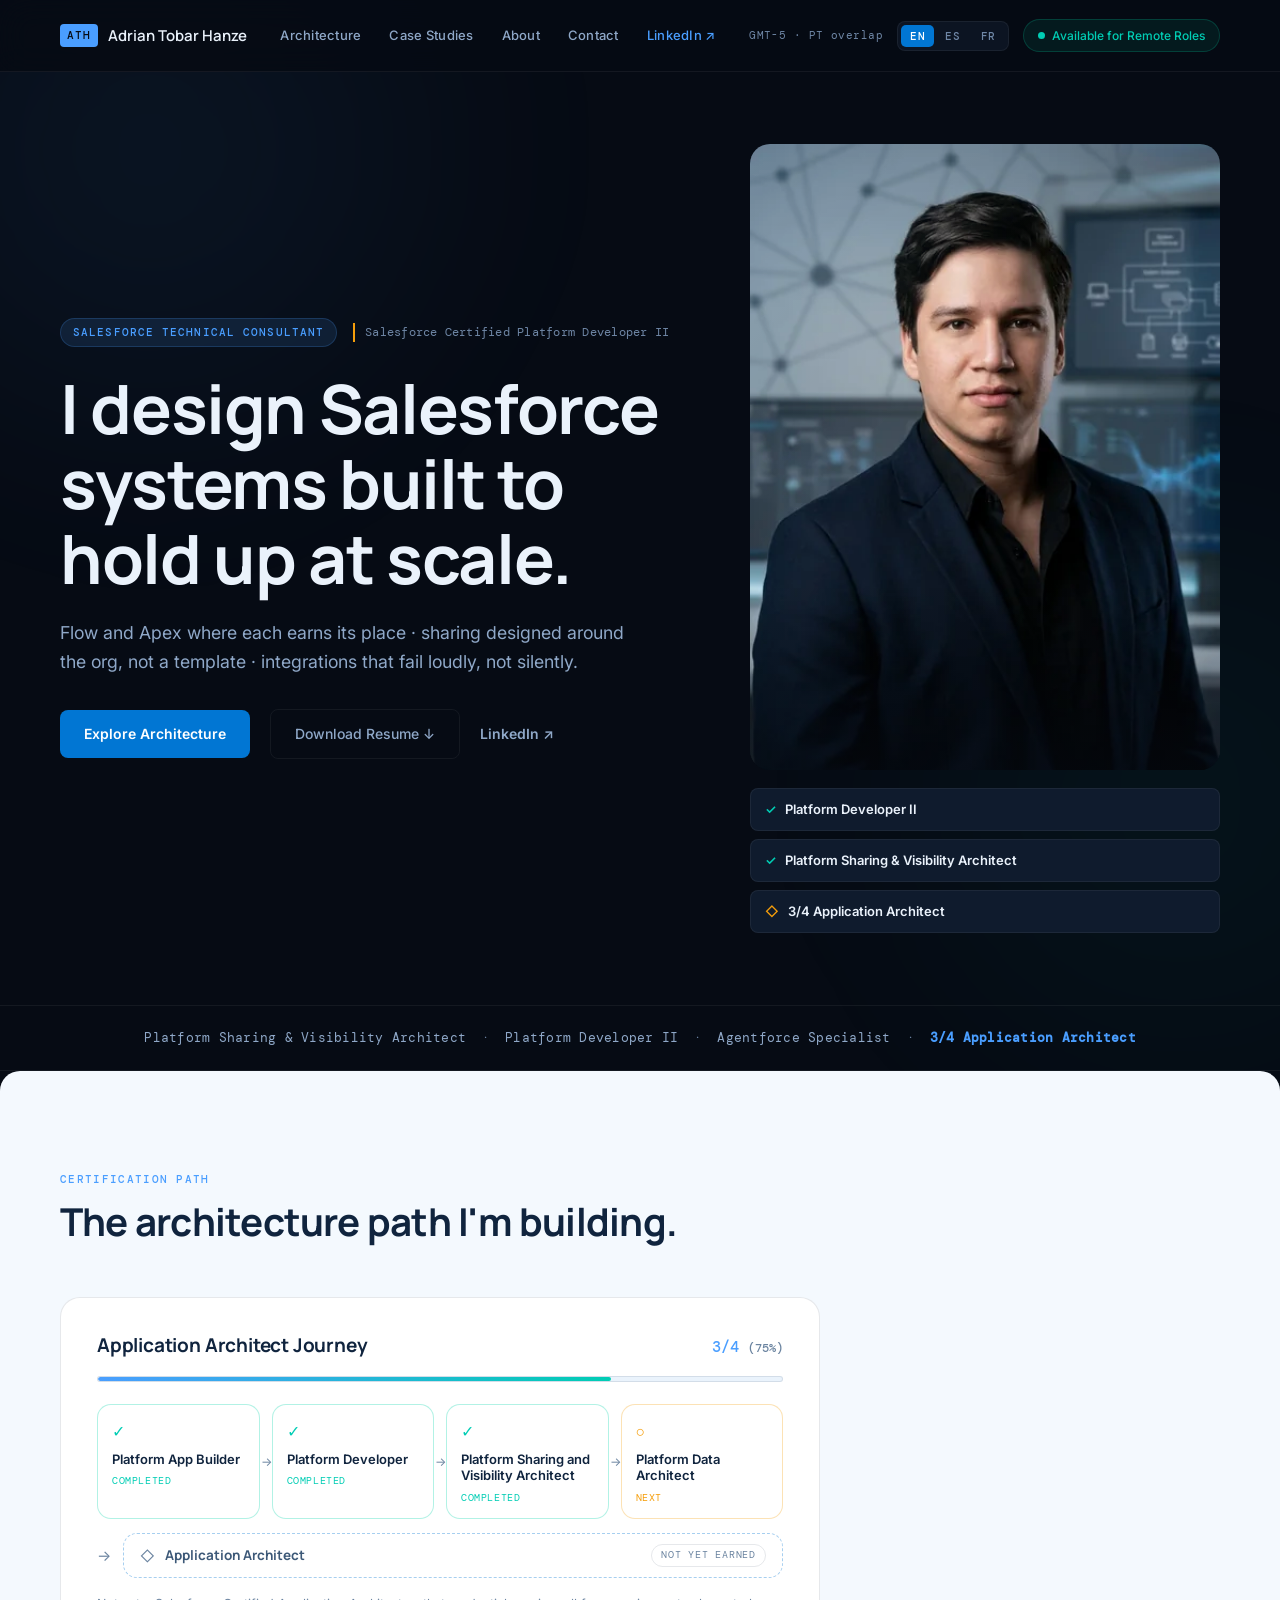
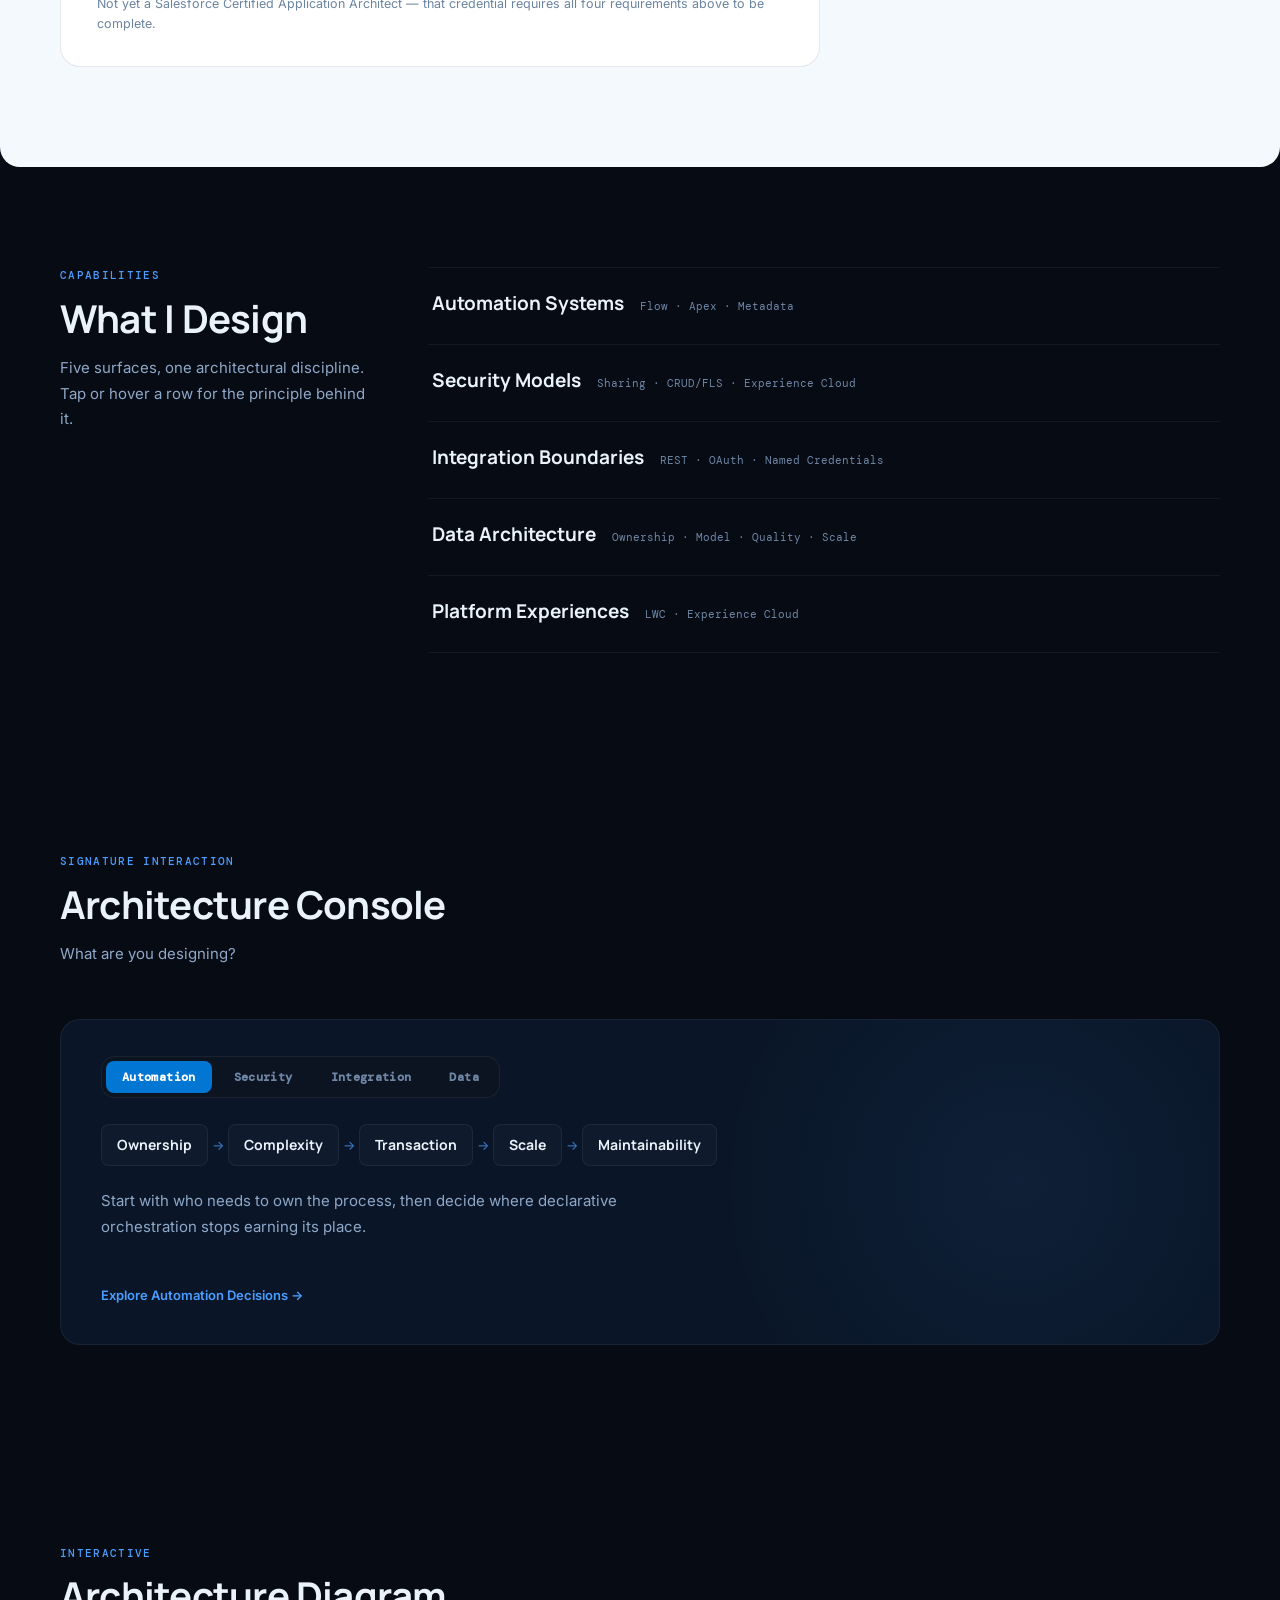
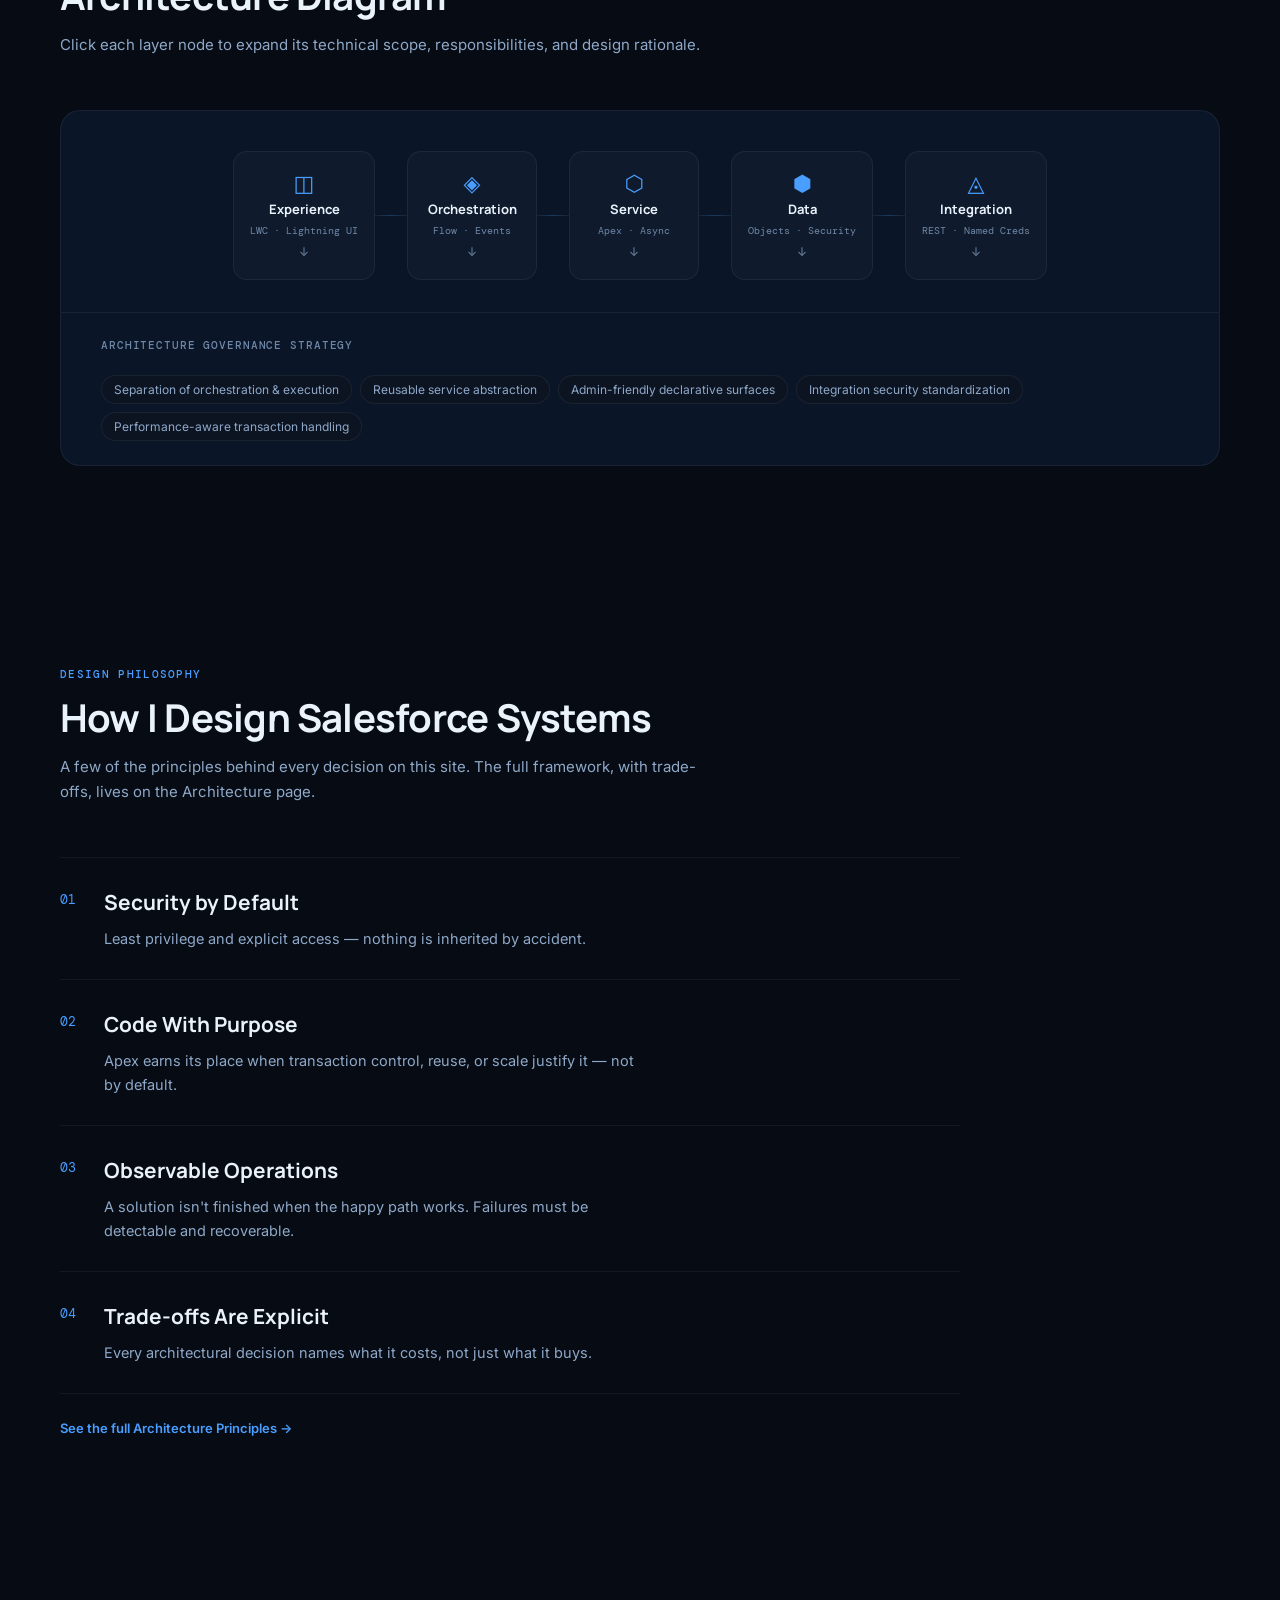
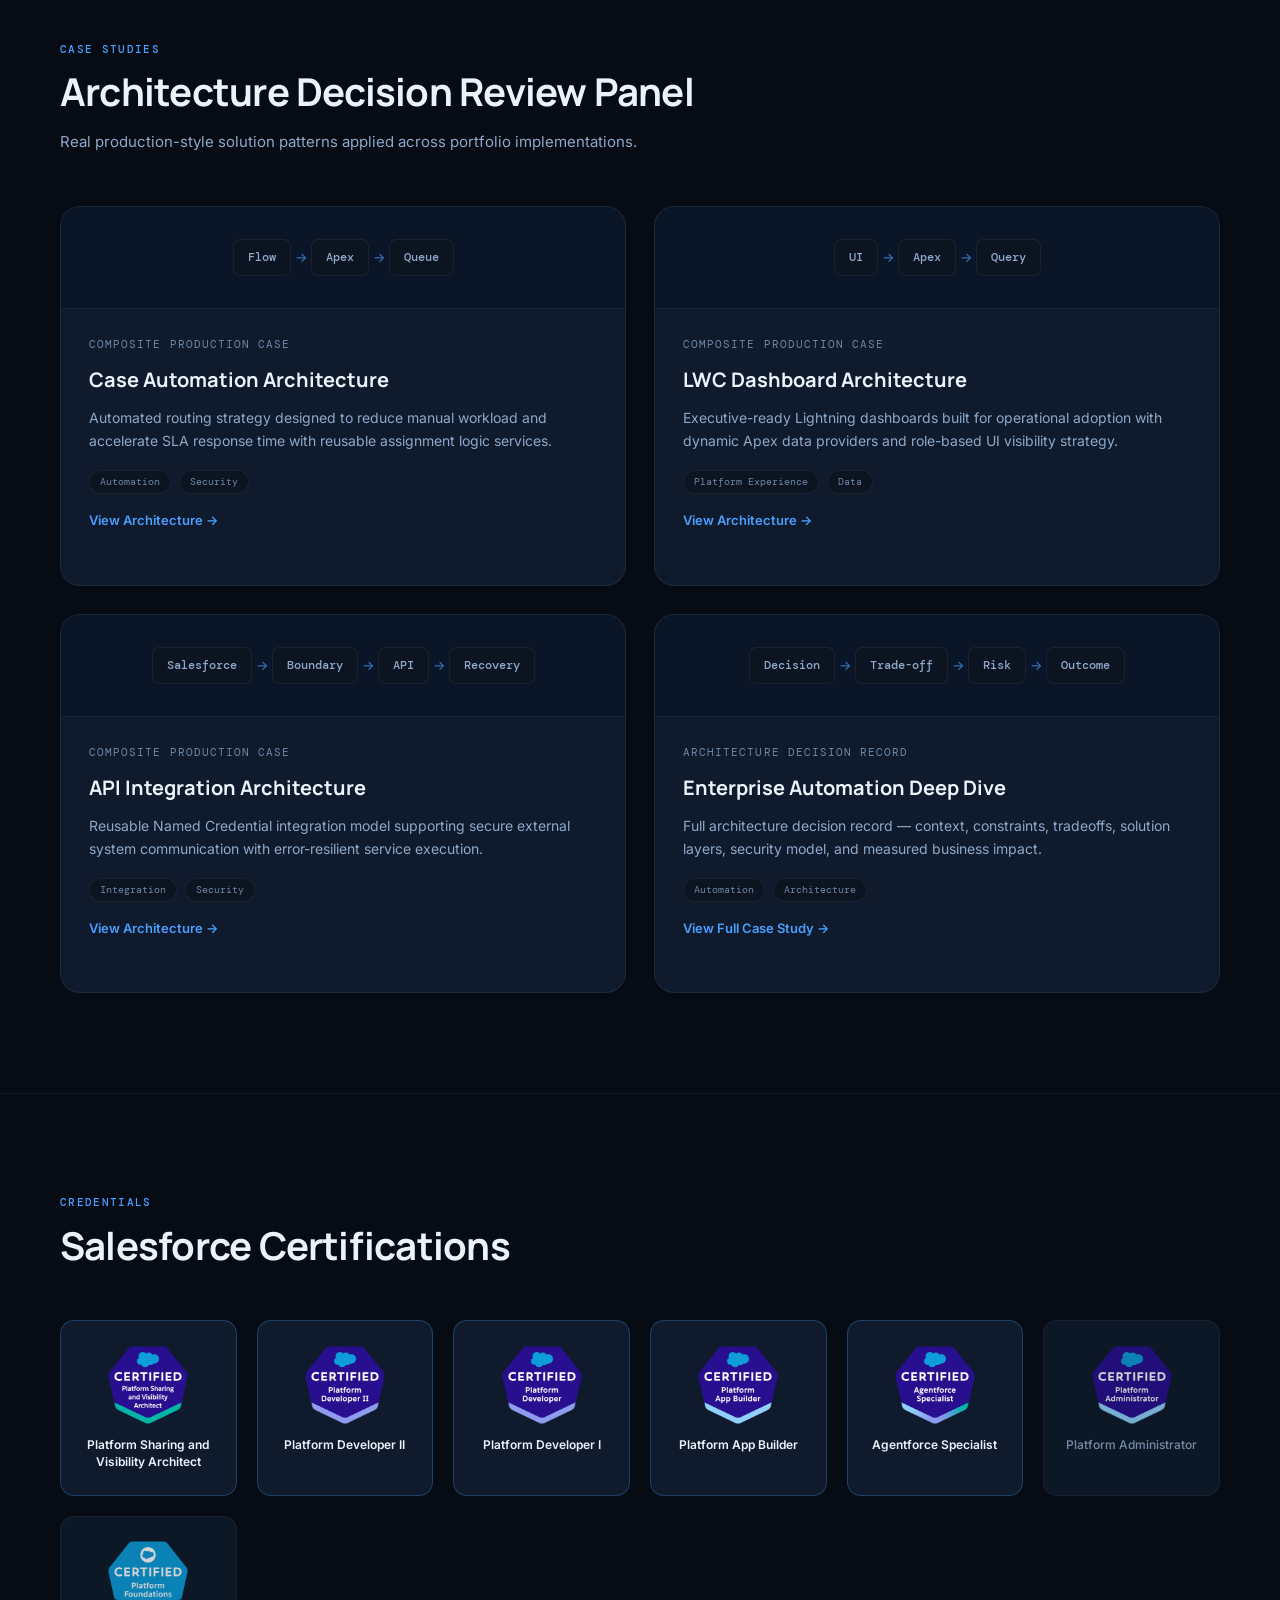
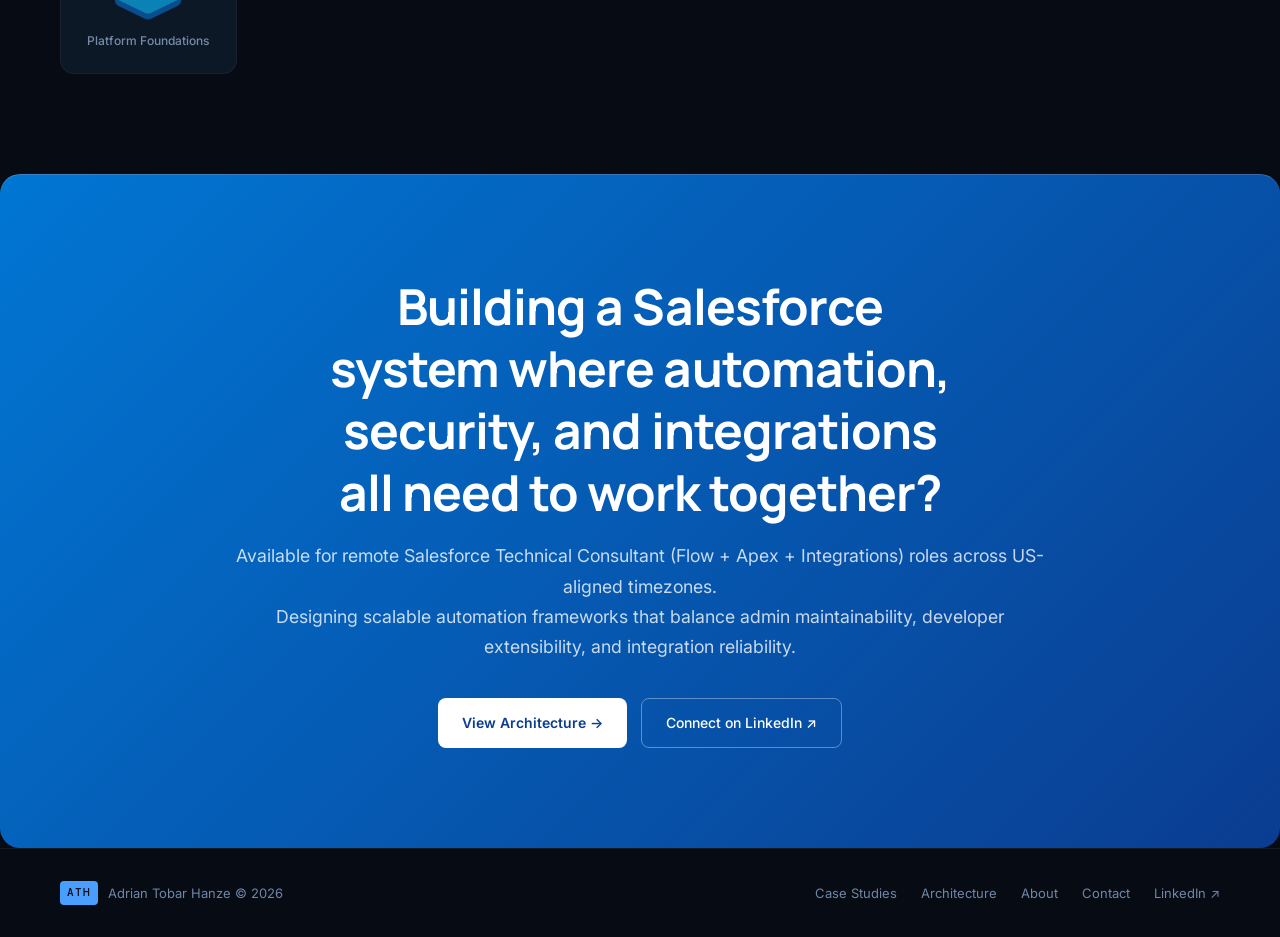
==== commit 62a0ce95: "fix: close localization, accessibility, and release-readiness gaps Fully localizes about.html (EN/ES" ====
--- a/index.html
+++ b/index.html
@@ -104,7 +104,7 @@
         <span class="eyebrow-tag" data-i18n="idx.hero.eyebrow">Salesforce Technical Consultant</span>
         <div id="cert-rotator" class="cert-rotator">Salesforce Certified Platform Sharing and Visibility Architect</div>
       </div>
-      <h1 class="hero-headline" data-i18n-html="headline">I design Salesforce systems built to hold up at scale.</h1>
+      <h1 class="hero-headline" data-i18n="headline">I design Salesforce systems built to hold up at scale.</h1>
       <p class="hero-sub" data-i18n="idx.hero.sub">
         Flow and Apex where each earns its place · sharing designed around the org, not a template · integrations that fail loudly, not silently.
       </p>
@@ -190,68 +190,6 @@
     <!-- ARCHITECT_JOURNEY:END -->
   </section>
 
-  <!-- ═══ ARCHITECTURE CONSOLE ═══ -->
-  <section class="section reveal">
-    <div class="section-header">
-      <span class="section-tag" data-i18n="idx.console.tag">Signature Interaction</span>
-      <h2 class="section-title" data-i18n="idx.console.title">Architecture Console</h2>
-      <p class="section-intro" data-i18n="idx.console.intro">What are you designing?</p>
-    </div>
-    <div class="arch-console">
-      <div class="decision-tabs" role="tablist" aria-label="Architecture Console">
-        <button class="decision-tab active" data-decision="automation" role="tab" aria-selected="true" data-i18n="idx.console.tab.automation">Automation</button>
-        <button class="decision-tab" data-decision="security" role="tab" aria-selected="false" data-i18n="idx.console.tab.security">Security</button>
-        <button class="decision-tab" data-decision="integration" role="tab" aria-selected="false" data-i18n="idx.console.tab.integration">Integration</button>
-        <button class="decision-tab" data-decision="data" role="tab" aria-selected="false" data-i18n="idx.console.tab.data">Data</button>
-      </div>
-
-      <div class="decision-panel active" data-decision-panel="automation">
-        <div class="ac-sequence">
-          <span class="ac-node" data-i18n="idx.console.automation.n1">Ownership</span><span class="ac-seq-arrow">→</span>
-          <span class="ac-node" data-i18n="idx.console.automation.n2">Complexity</span><span class="ac-seq-arrow">→</span>
-          <span class="ac-node" data-i18n="idx.console.automation.n3">Transaction</span><span class="ac-seq-arrow">→</span>
-          <span class="ac-node" data-i18n="idx.console.automation.n4">Scale</span><span class="ac-seq-arrow">→</span>
-          <span class="ac-node" data-i18n="idx.console.automation.n5">Maintainability</span>
-        </div>
-        <p class="ac-message" data-i18n="idx.console.automation.message">Start with who needs to own the process, then decide where declarative orchestration stops earning its place.</p>
-        <a href="architecture.html#automation-decision-framework" class="principles-more" data-i18n="idx.console.automation.cta">Explore Automation Decisions →</a>
-      </div>
-      <div class="decision-panel" data-decision-panel="security">
-        <div class="ac-sequence">
-          <span class="ac-node" data-i18n="idx.console.security.n1">Identity</span><span class="ac-seq-arrow">→</span>
-          <span class="ac-node" data-i18n="idx.console.security.n2">Object</span><span class="ac-seq-arrow">→</span>
-          <span class="ac-node" data-i18n="idx.console.security.n3">Field</span><span class="ac-seq-arrow">→</span>
-          <span class="ac-node" data-i18n="idx.console.security.n4">Record</span><span class="ac-seq-arrow">→</span>
-          <span class="ac-node" data-i18n="idx.console.security.n5">Runtime</span>
-        </div>
-        <p class="ac-message" data-i18n="idx.console.security.message">Start with access boundaries before choosing the sharing mechanism.</p>
-        <a href="architecture.html#security-architecture" class="principles-more" data-i18n="idx.console.security.cta">Explore Security Architecture →</a>
-      </div>
-      <div class="decision-panel" data-decision-panel="integration">
-        <div class="ac-sequence">
-          <span class="ac-node" data-i18n="idx.console.integration.n1">Latency</span><span class="ac-seq-arrow">→</span>
-          <span class="ac-node" data-i18n="idx.console.integration.n2">Coupling</span><span class="ac-seq-arrow">→</span>
-          <span class="ac-node" data-i18n="idx.console.integration.n3">Ownership</span><span class="ac-seq-arrow">→</span>
-          <span class="ac-node" data-i18n="idx.console.integration.n4">Failure</span><span class="ac-seq-arrow">→</span>
-          <span class="ac-node" data-i18n="idx.console.integration.n5">Recovery</span>
-        </div>
-        <p class="ac-message" data-i18n="idx.console.integration.message">Start with the contract and failure behavior before choosing the integration technology.</p>
-        <a href="architecture.html#integration-architecture" class="principles-more" data-i18n="idx.console.integration.cta">Explore Integration Architecture →</a>
-      </div>
-      <div class="decision-panel" data-decision-panel="data">
-        <div class="ac-sequence">
-          <span class="ac-node" data-i18n="idx.console.data.n1">Ownership</span><span class="ac-seq-arrow">→</span>
-          <span class="ac-node" data-i18n="idx.console.data.n2">Model</span><span class="ac-seq-arrow">→</span>
-          <span class="ac-node" data-i18n="idx.console.data.n3">Identity</span><span class="ac-seq-arrow">→</span>
-          <span class="ac-node" data-i18n="idx.console.data.n4">Quality</span><span class="ac-seq-arrow">→</span>
-          <span class="ac-node" data-i18n="idx.console.data.n5">Scale</span>
-        </div>
-        <p class="ac-message" data-i18n="idx.console.data.message">Start with who owns the data before designing the schema.</p>
-        <a href="architecture.html#data-architecture" class="principles-more" data-i18n="idx.console.data.cta">Explore Data Architecture →</a>
-      </div>
-    </div>
-  </section>
-
   <!-- ═══ WHAT I DESIGN ═══ -->
   <section class="section reveal">
     <div class="design-layout">
@@ -296,6 +234,68 @@
           </span>
           <span class="design-reveal" id="design-5" data-i18n="idx.design.row5.reveal">Components consume services and render state — they don't own business logic.</span>
         </button>
+      </div>
+    </div>
+  </section>
+
+  <!-- ═══ ARCHITECTURE CONSOLE ═══ -->
+  <section class="section reveal">
+    <div class="section-header">
+      <span class="section-tag" data-i18n="idx.console.tag">Signature Interaction</span>
+      <h2 class="section-title" data-i18n="idx.console.title">Architecture Console</h2>
+      <p class="section-intro" data-i18n="idx.console.intro">What are you designing?</p>
+    </div>
+    <div class="arch-console">
+      <div class="decision-tabs" role="tablist" aria-label="Architecture Console">
+        <button class="decision-tab active" data-decision="automation" role="tab" id="ac-tab-automation" aria-selected="true" aria-controls="ac-panel-automation" tabindex="0" data-i18n="idx.console.tab.automation">Automation</button>
+        <button class="decision-tab" data-decision="security" role="tab" id="ac-tab-security" aria-selected="false" aria-controls="ac-panel-security" tabindex="-1" data-i18n="idx.console.tab.security">Security</button>
+        <button class="decision-tab" data-decision="integration" role="tab" id="ac-tab-integration" aria-selected="false" aria-controls="ac-panel-integration" tabindex="-1" data-i18n="idx.console.tab.integration">Integration</button>
+        <button class="decision-tab" data-decision="data" role="tab" id="ac-tab-data" aria-selected="false" aria-controls="ac-panel-data" tabindex="-1" data-i18n="idx.console.tab.data">Data</button>
+      </div>
+
+      <div class="decision-panel active" data-decision-panel="automation" role="tabpanel" id="ac-panel-automation" aria-labelledby="ac-tab-automation" tabindex="0">
+        <div class="ac-sequence">
+          <span class="ac-node" data-i18n="idx.console.automation.n1">Ownership</span><span class="ac-seq-arrow">→</span>
+          <span class="ac-node" data-i18n="idx.console.automation.n2">Complexity</span><span class="ac-seq-arrow">→</span>
+          <span class="ac-node" data-i18n="idx.console.automation.n3">Transaction</span><span class="ac-seq-arrow">→</span>
+          <span class="ac-node" data-i18n="idx.console.automation.n4">Scale</span><span class="ac-seq-arrow">→</span>
+          <span class="ac-node" data-i18n="idx.console.automation.n5">Maintainability</span>
+        </div>
+        <p class="ac-message" data-i18n="idx.console.automation.message">Start with who needs to own the process, then decide where declarative orchestration stops earning its place.</p>
+        <a href="architecture.html#automation-decision-framework" class="principles-more" data-i18n="idx.console.automation.cta">Explore Automation Decisions →</a>
+      </div>
+      <div class="decision-panel" data-decision-panel="security" role="tabpanel" id="ac-panel-security" aria-labelledby="ac-tab-security" tabindex="0">
+        <div class="ac-sequence">
+          <span class="ac-node" data-i18n="idx.console.security.n1">Identity</span><span class="ac-seq-arrow">→</span>
+          <span class="ac-node" data-i18n="idx.console.security.n2">Object</span><span class="ac-seq-arrow">→</span>
+          <span class="ac-node" data-i18n="idx.console.security.n3">Field</span><span class="ac-seq-arrow">→</span>
+          <span class="ac-node" data-i18n="idx.console.security.n4">Record</span><span class="ac-seq-arrow">→</span>
+          <span class="ac-node" data-i18n="idx.console.security.n5">Runtime</span>
+        </div>
+        <p class="ac-message" data-i18n="idx.console.security.message">Start with access boundaries before choosing the sharing mechanism.</p>
+        <a href="architecture.html#security-architecture" class="principles-more" data-i18n="idx.console.security.cta">Explore Security Architecture →</a>
+      </div>
+      <div class="decision-panel" data-decision-panel="integration" role="tabpanel" id="ac-panel-integration" aria-labelledby="ac-tab-integration" tabindex="0">
+        <div class="ac-sequence">
+          <span class="ac-node" data-i18n="idx.console.integration.n1">Latency</span><span class="ac-seq-arrow">→</span>
+          <span class="ac-node" data-i18n="idx.console.integration.n2">Coupling</span><span class="ac-seq-arrow">→</span>
+          <span class="ac-node" data-i18n="idx.console.integration.n3">Ownership</span><span class="ac-seq-arrow">→</span>
+          <span class="ac-node" data-i18n="idx.console.integration.n4">Failure</span><span class="ac-seq-arrow">→</span>
+          <span class="ac-node" data-i18n="idx.console.integration.n5">Recovery</span>
+        </div>
+        <p class="ac-message" data-i18n="idx.console.integration.message">Start with the contract and failure behavior before choosing the integration technology.</p>
+        <a href="architecture.html#integration-architecture" class="principles-more" data-i18n="idx.console.integration.cta">Explore Integration Architecture →</a>
+      </div>
+      <div class="decision-panel" data-decision-panel="data" role="tabpanel" id="ac-panel-data" aria-labelledby="ac-tab-data" tabindex="0">
+        <div class="ac-sequence">
+          <span class="ac-node" data-i18n="idx.console.data.n1">Ownership</span><span class="ac-seq-arrow">→</span>
+          <span class="ac-node" data-i18n="idx.console.data.n2">Model</span><span class="ac-seq-arrow">→</span>
+          <span class="ac-node" data-i18n="idx.console.data.n3">Identity</span><span class="ac-seq-arrow">→</span>
+          <span class="ac-node" data-i18n="idx.console.data.n4">Quality</span><span class="ac-seq-arrow">→</span>
+          <span class="ac-node" data-i18n="idx.console.data.n5">Scale</span>
+        </div>
+        <p class="ac-message" data-i18n="idx.console.data.message">Start with who owns the data before designing the schema.</p>
+        <a href="architecture.html#data-architecture" class="principles-more" data-i18n="idx.console.data.cta">Explore Data Architecture →</a>
       </div>
     </div>
   </section>
@@ -703,8 +703,8 @@
   <!-- ═══ CTA — SALESFORCE BLUE MOMENT ═══ -->
   <section id="contact" class="section section-blue cta-section reveal">
     <div class="cta-inner">
-      <h2 class="cta-headline" data-i18n-html="ctaTitle">Building a Salesforce system where automation, security, and integrations all need to work together?</h2>
-      <p class="cta-sub" data-i18n-html="idx.cta.sub">Available for remote Salesforce Platform Engineer (Flow + Apex + Integrations) roles across US-aligned timezones.<br>Designing scalable automation frameworks that balance admin maintainability, developer extensibility, and integration reliability.</p>
+      <h2 class="cta-headline" data-i18n="ctaTitle">Building a Salesforce system where automation, security, and integrations all need to work together?</h2>
+      <p class="cta-sub" data-i18n-html="idx.cta.sub">Available for remote Salesforce Technical Consultant (Flow + Apex + Integrations) roles across US-aligned timezones.<br>Designing scalable automation frameworks that balance admin maintainability, developer extensibility, and integration reliability.</p>
       <div class="cta-actions">
         <a href="architecture.html" class="btn-primary" data-i18n="common.viewArchitecture">View Architecture →</a>
         <a href="https://www.linkedin.com/in/adrian-tobar-hanze/" target="_blank" class="btn-ghost" data-i18n="common.connectLinkedin">Connect on LinkedIn ↗</a>
